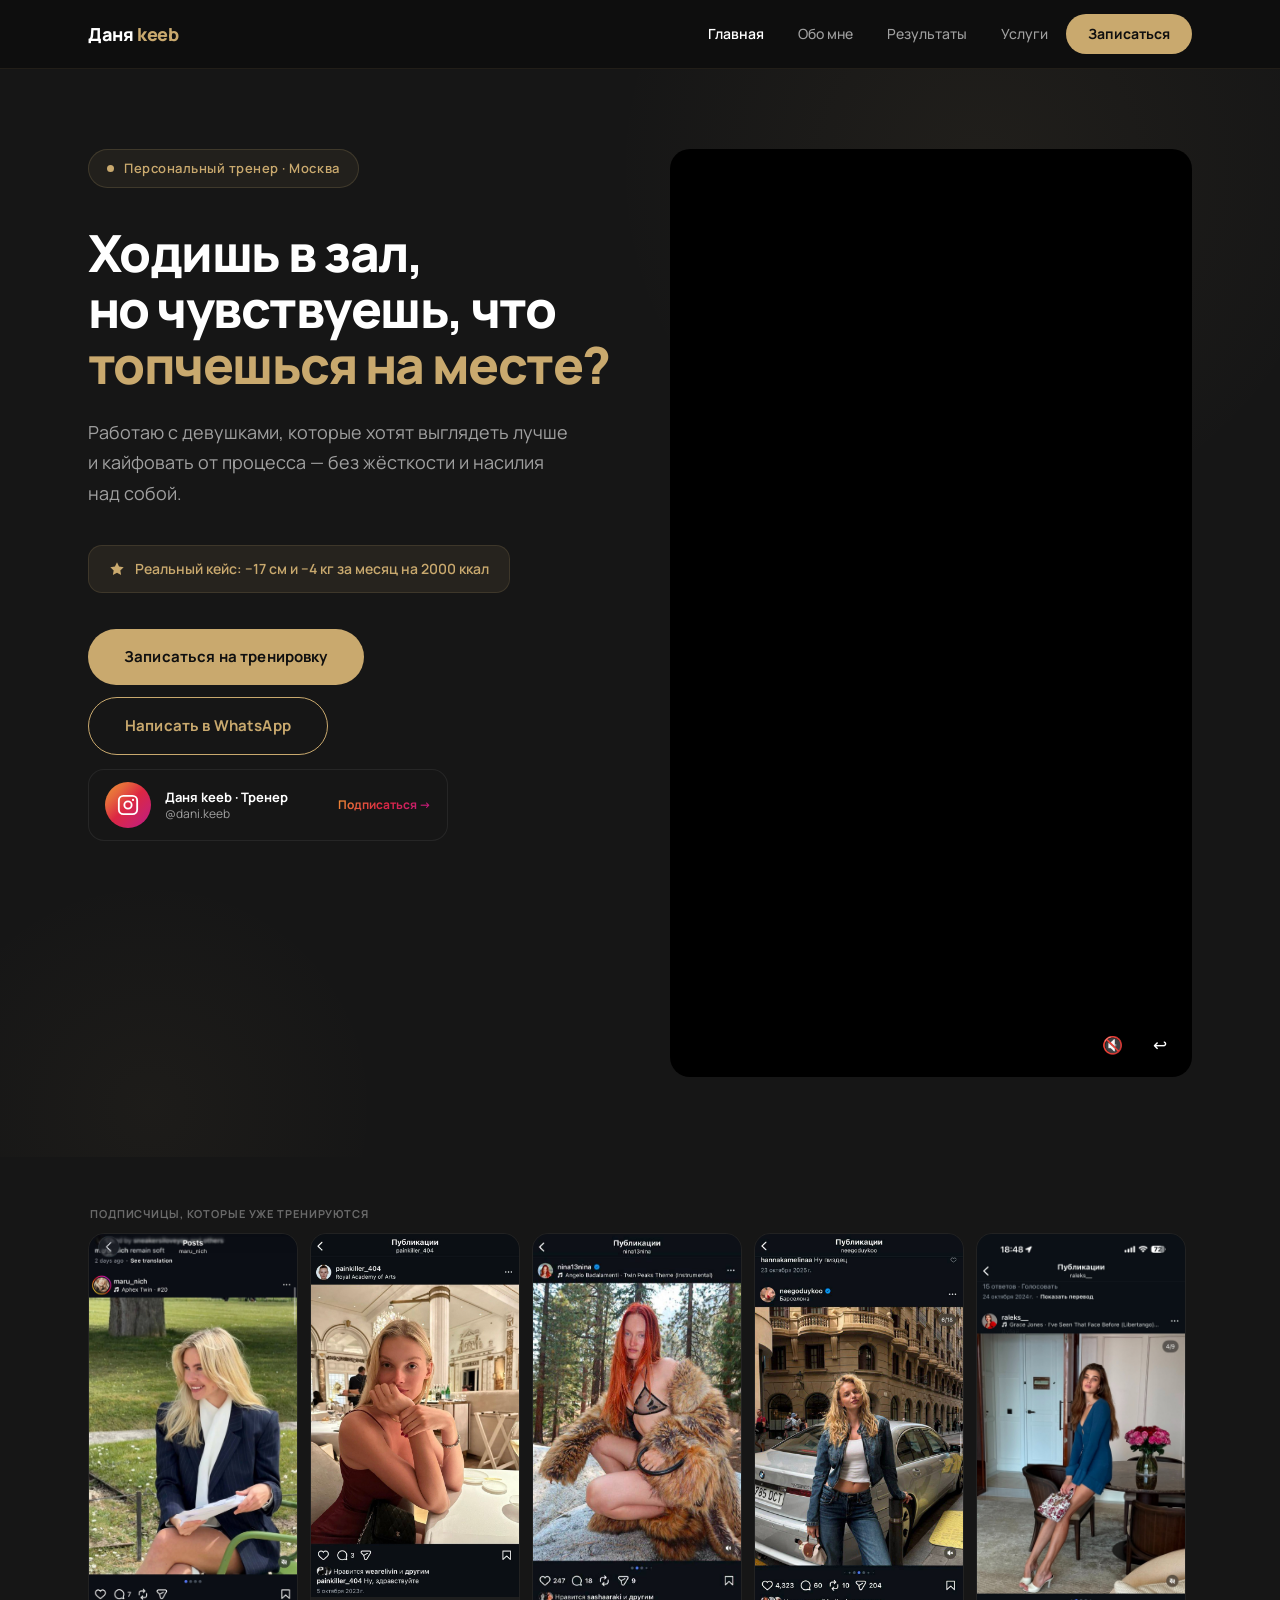
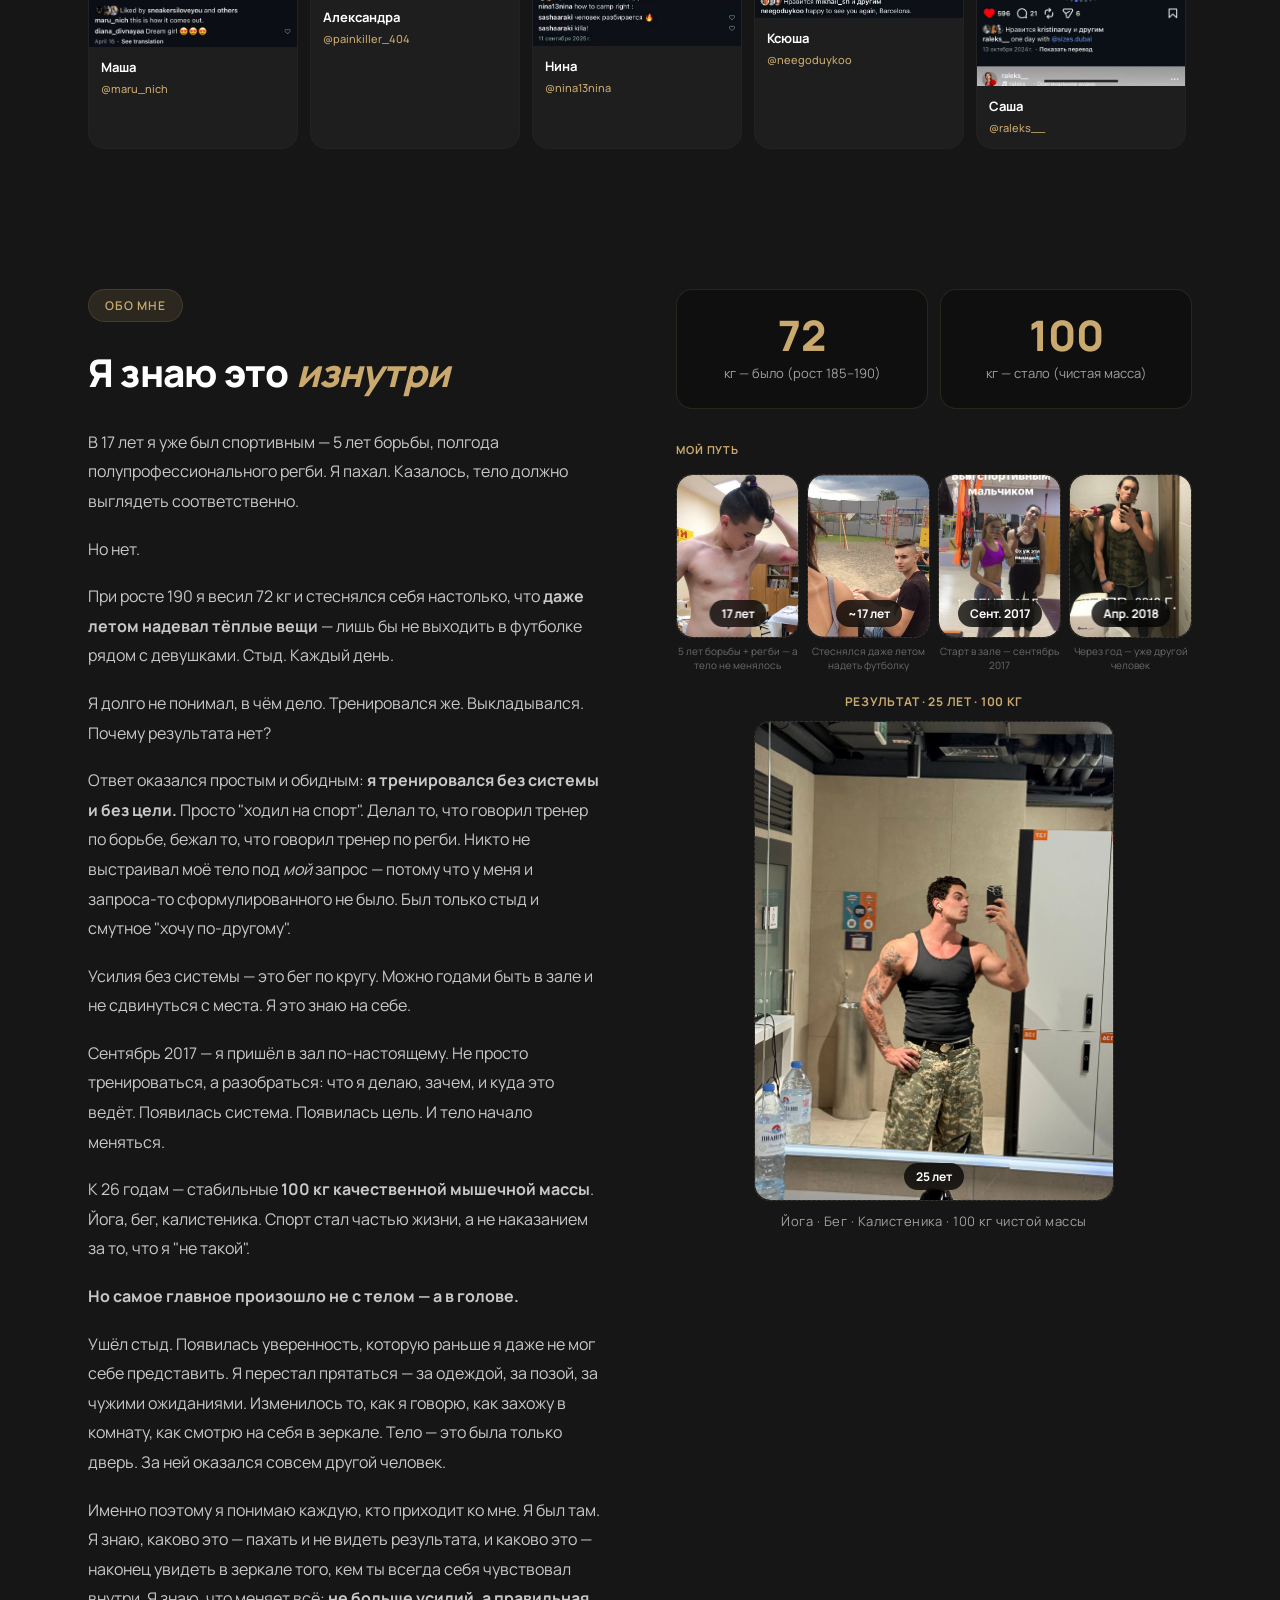
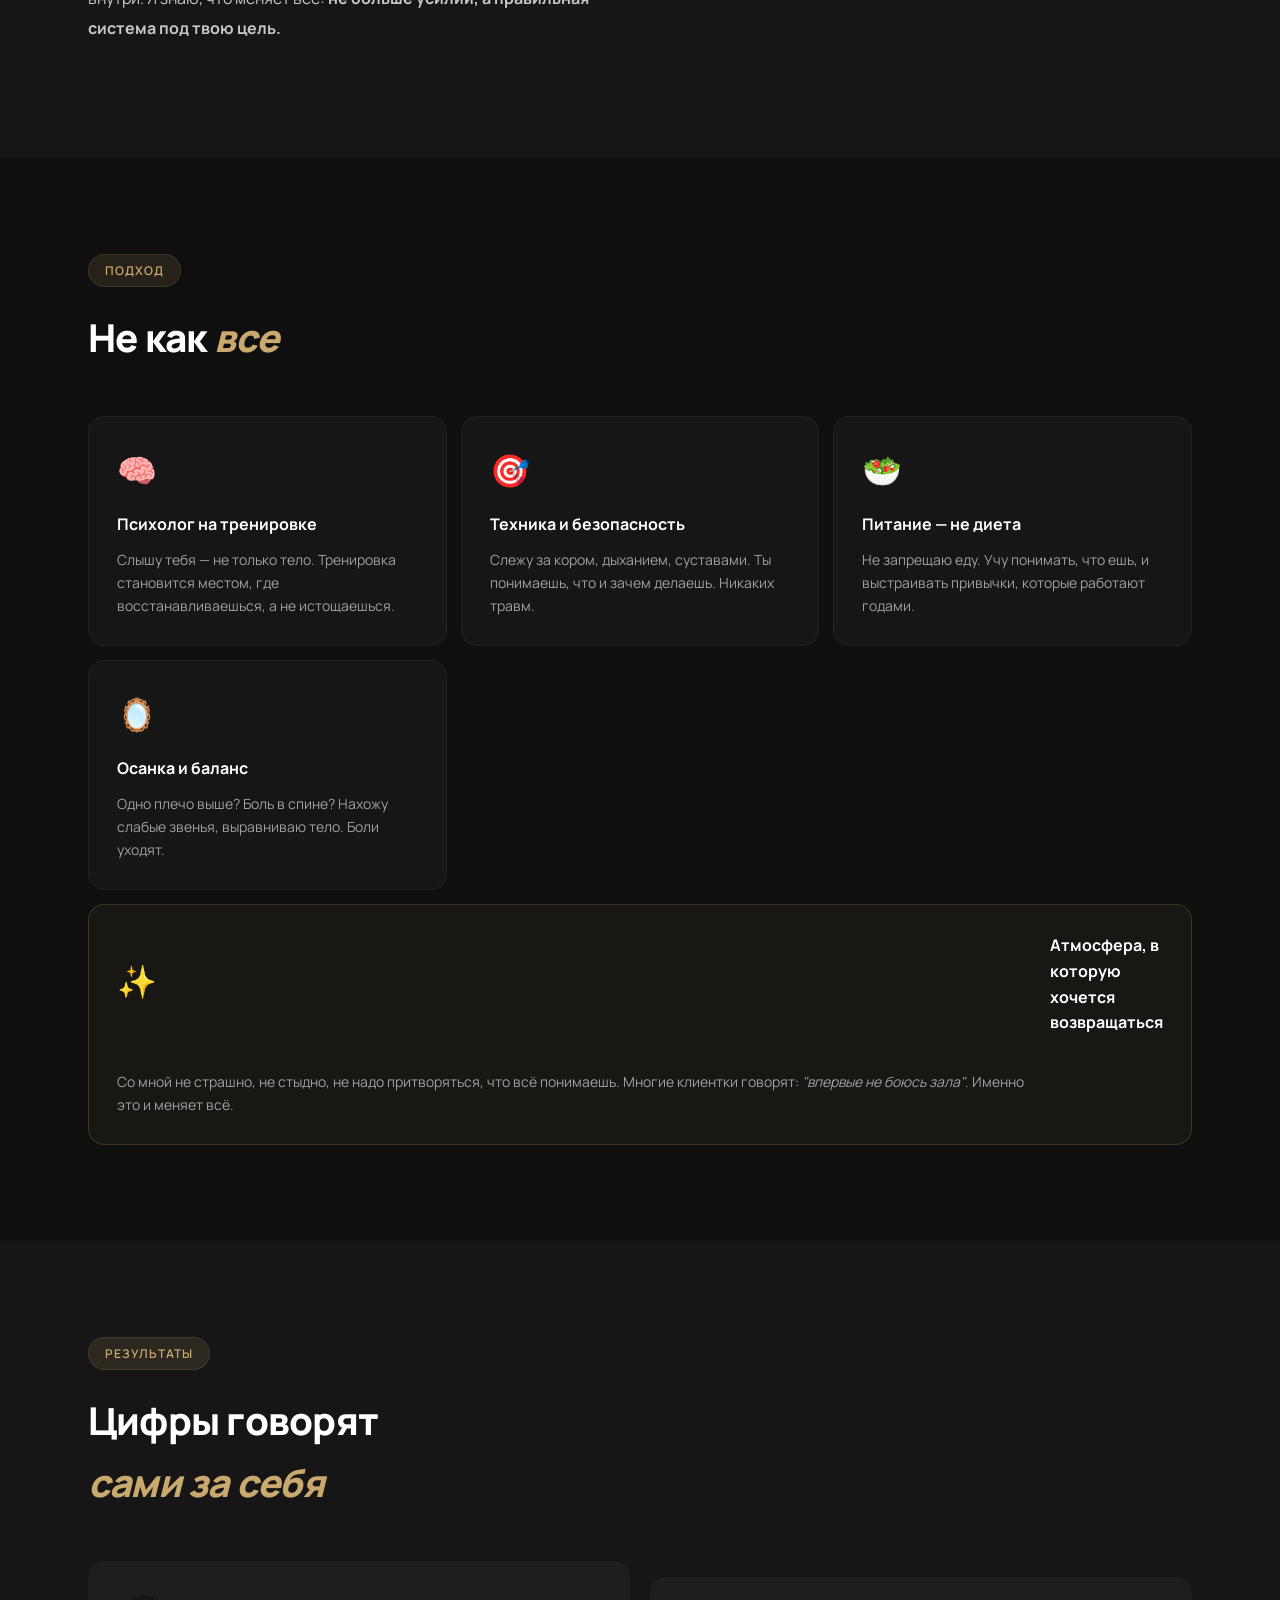
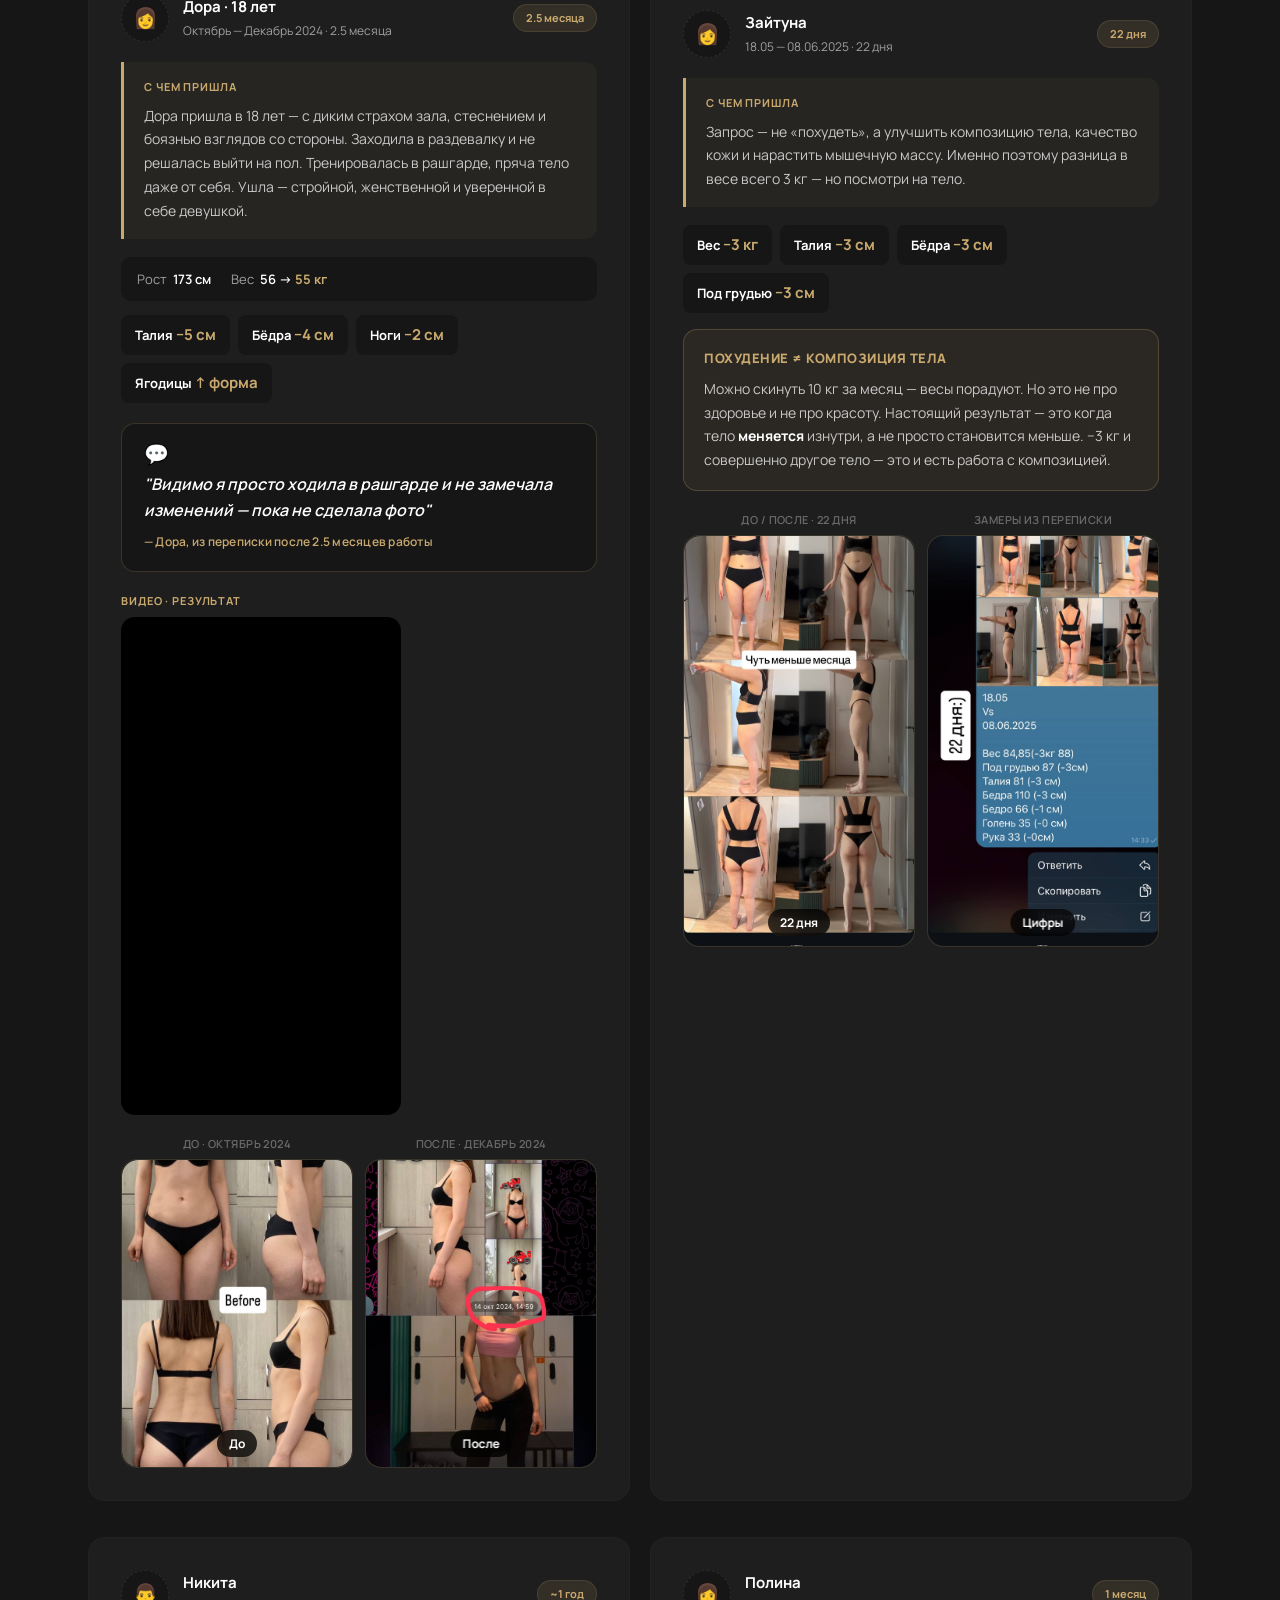
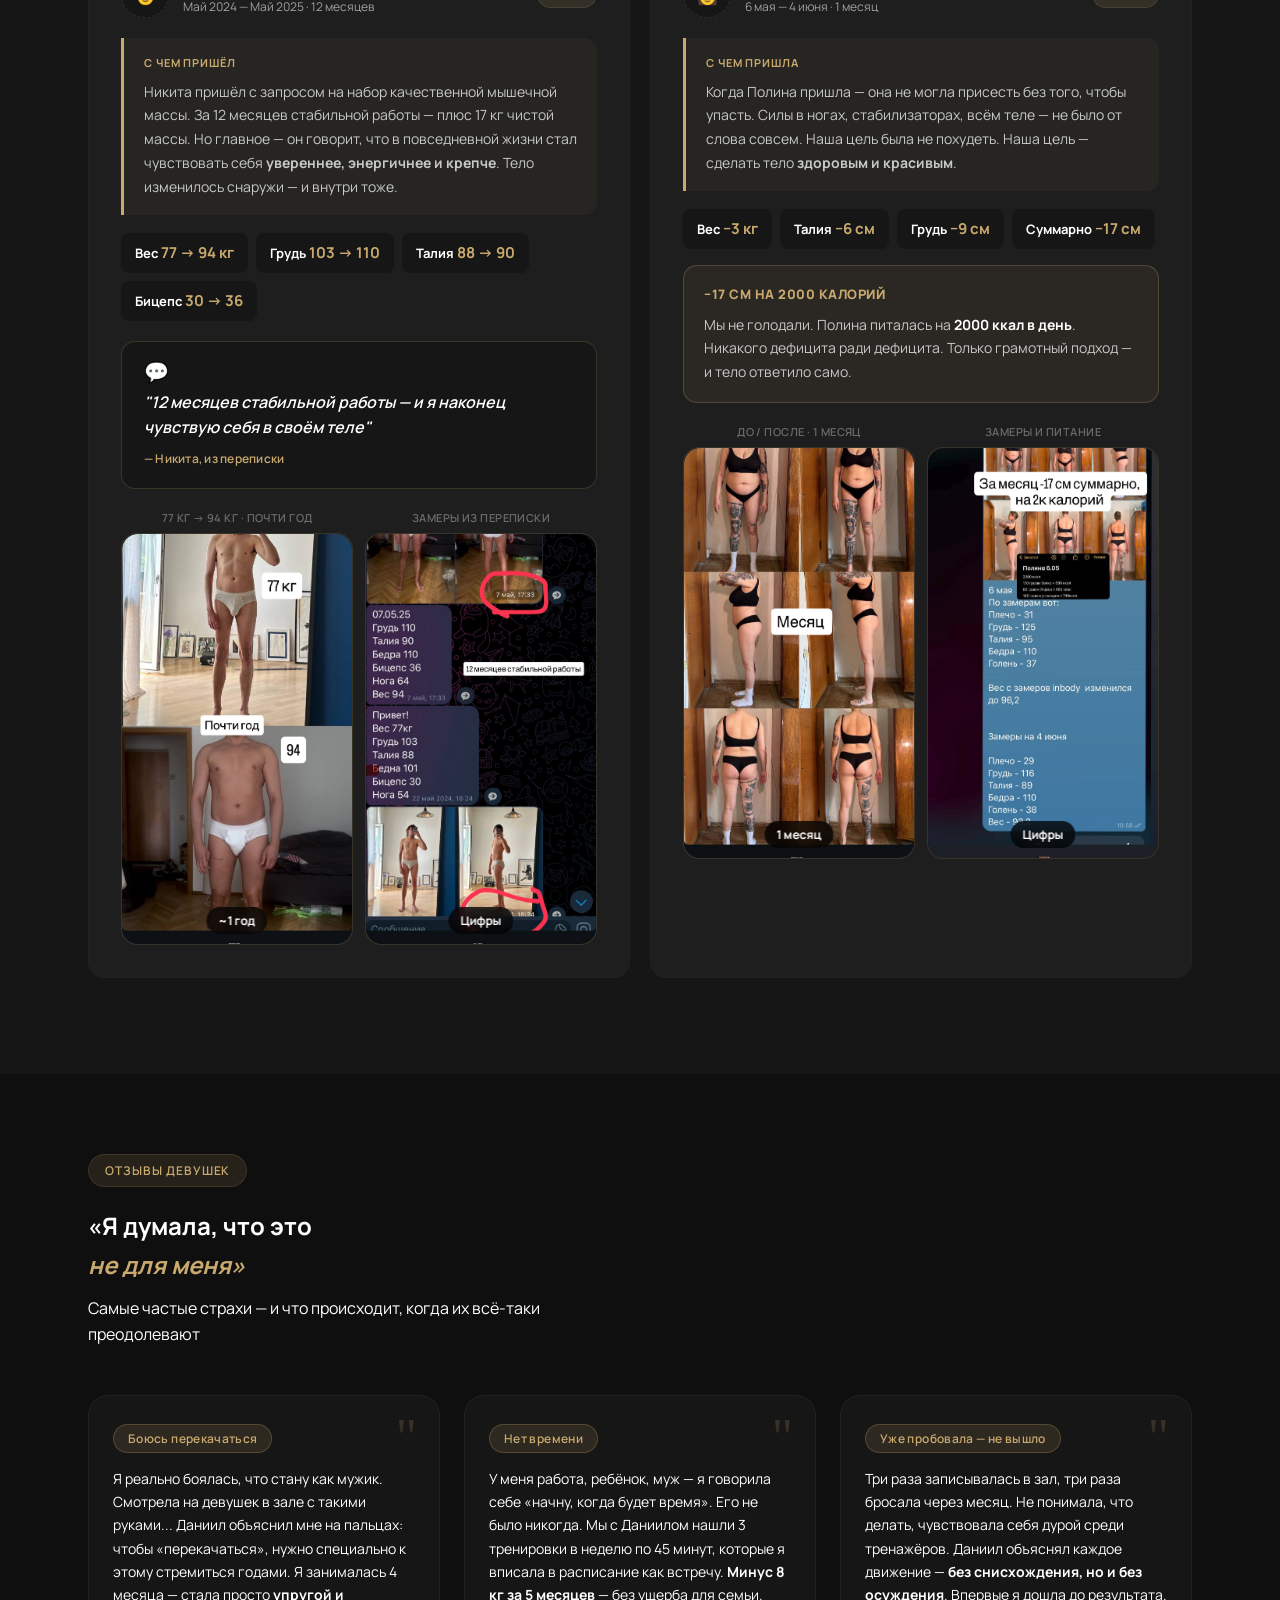
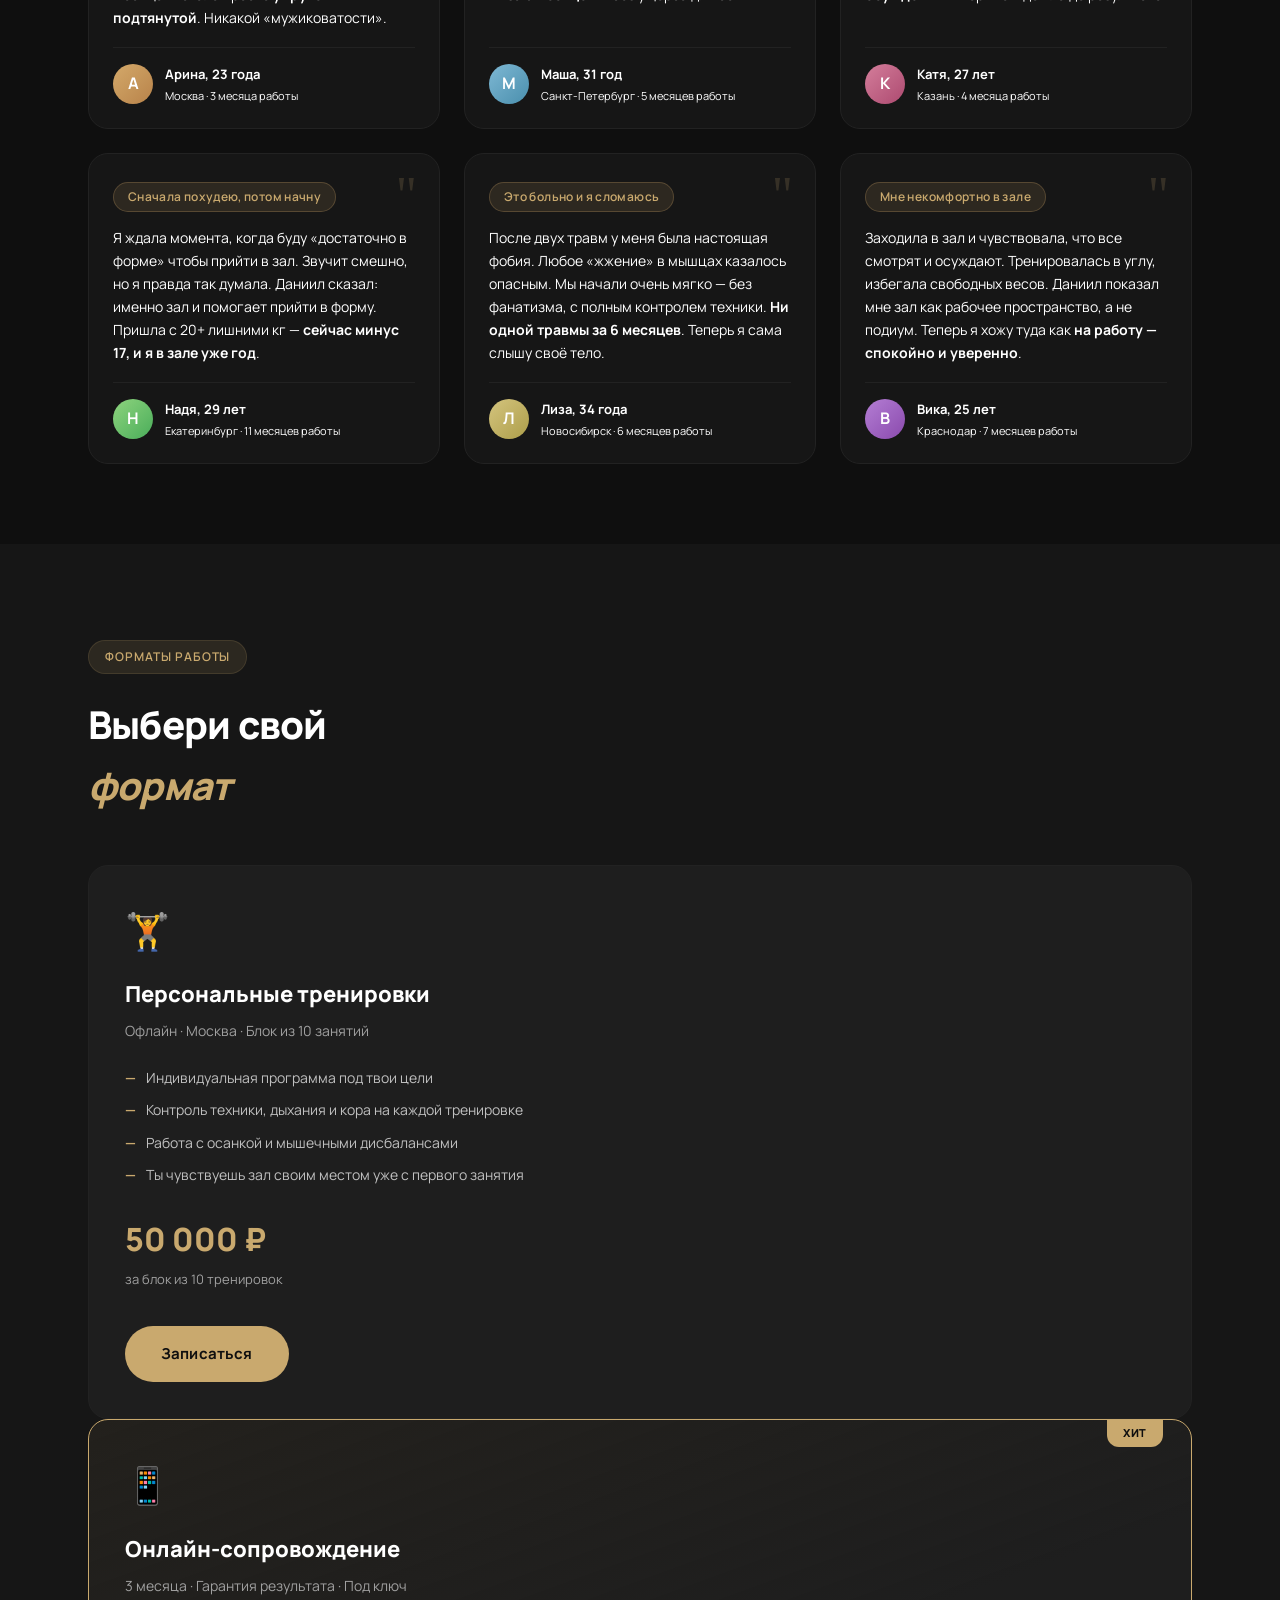
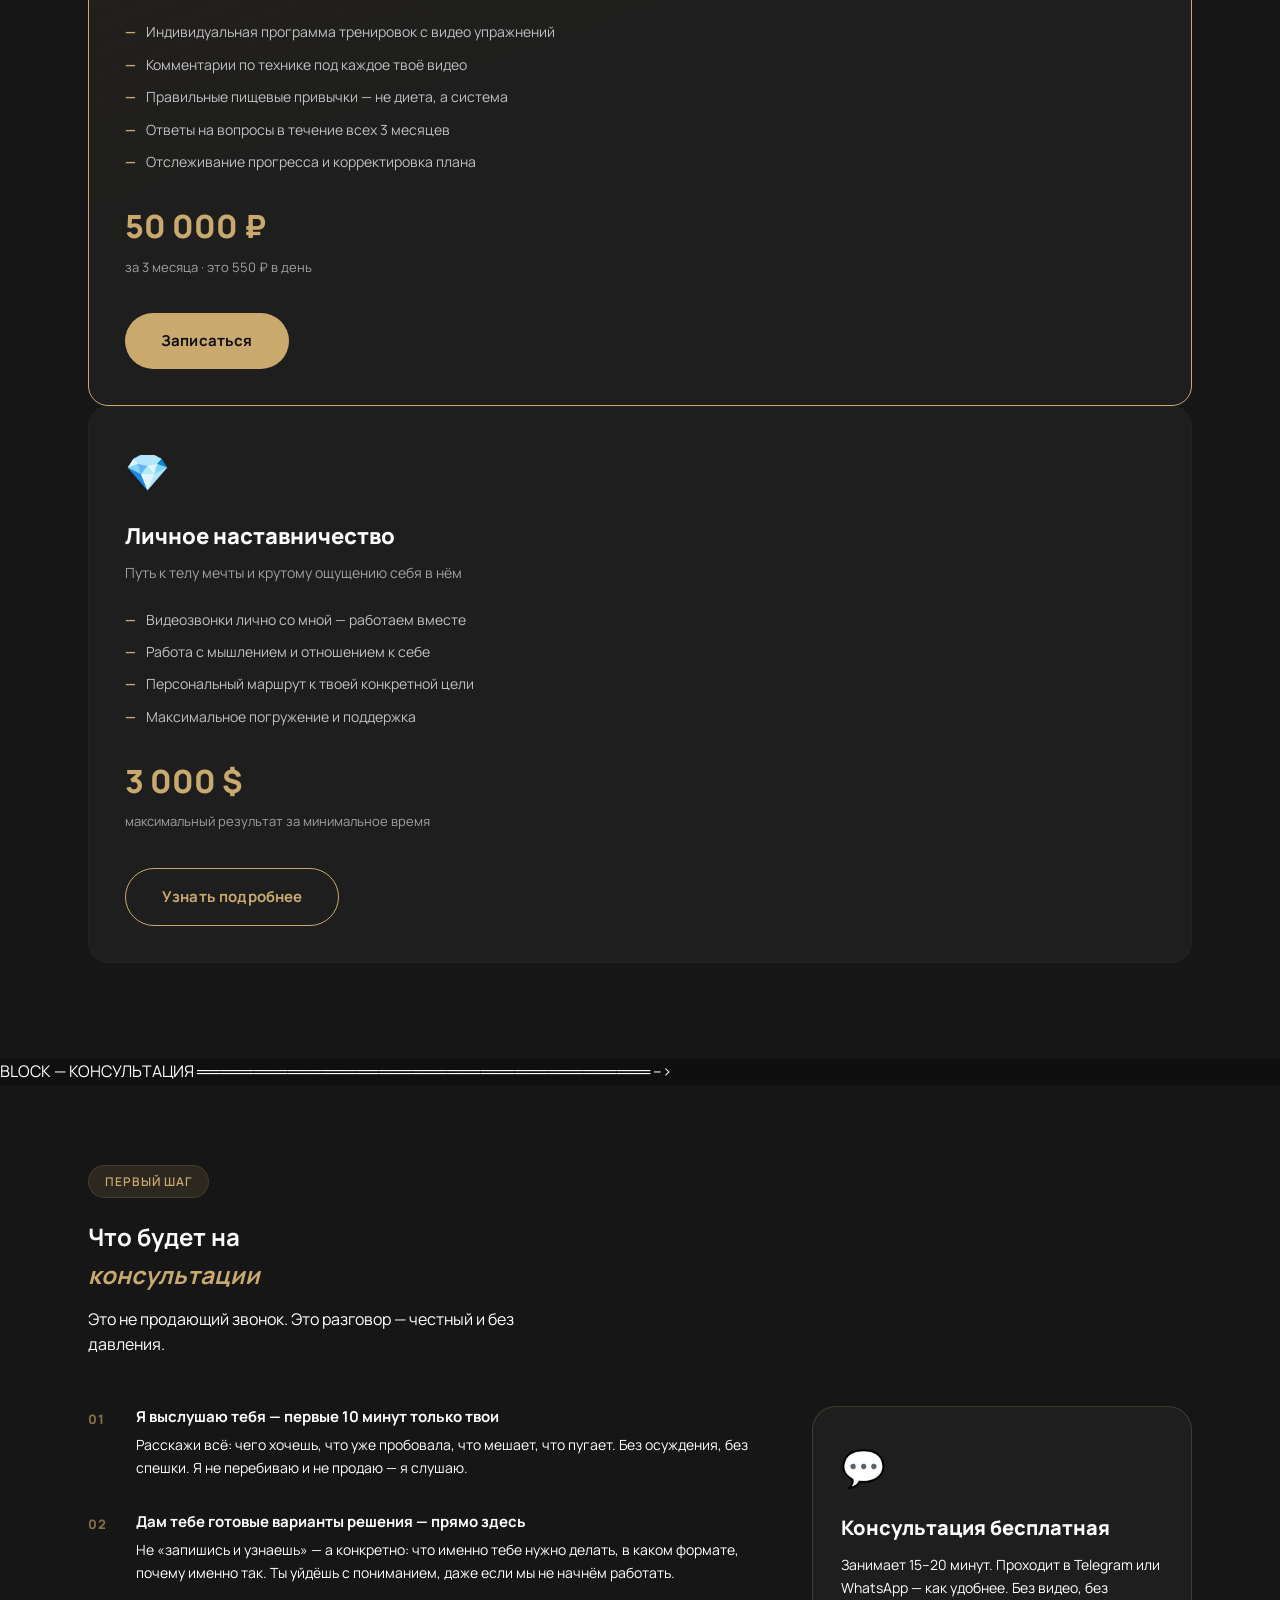
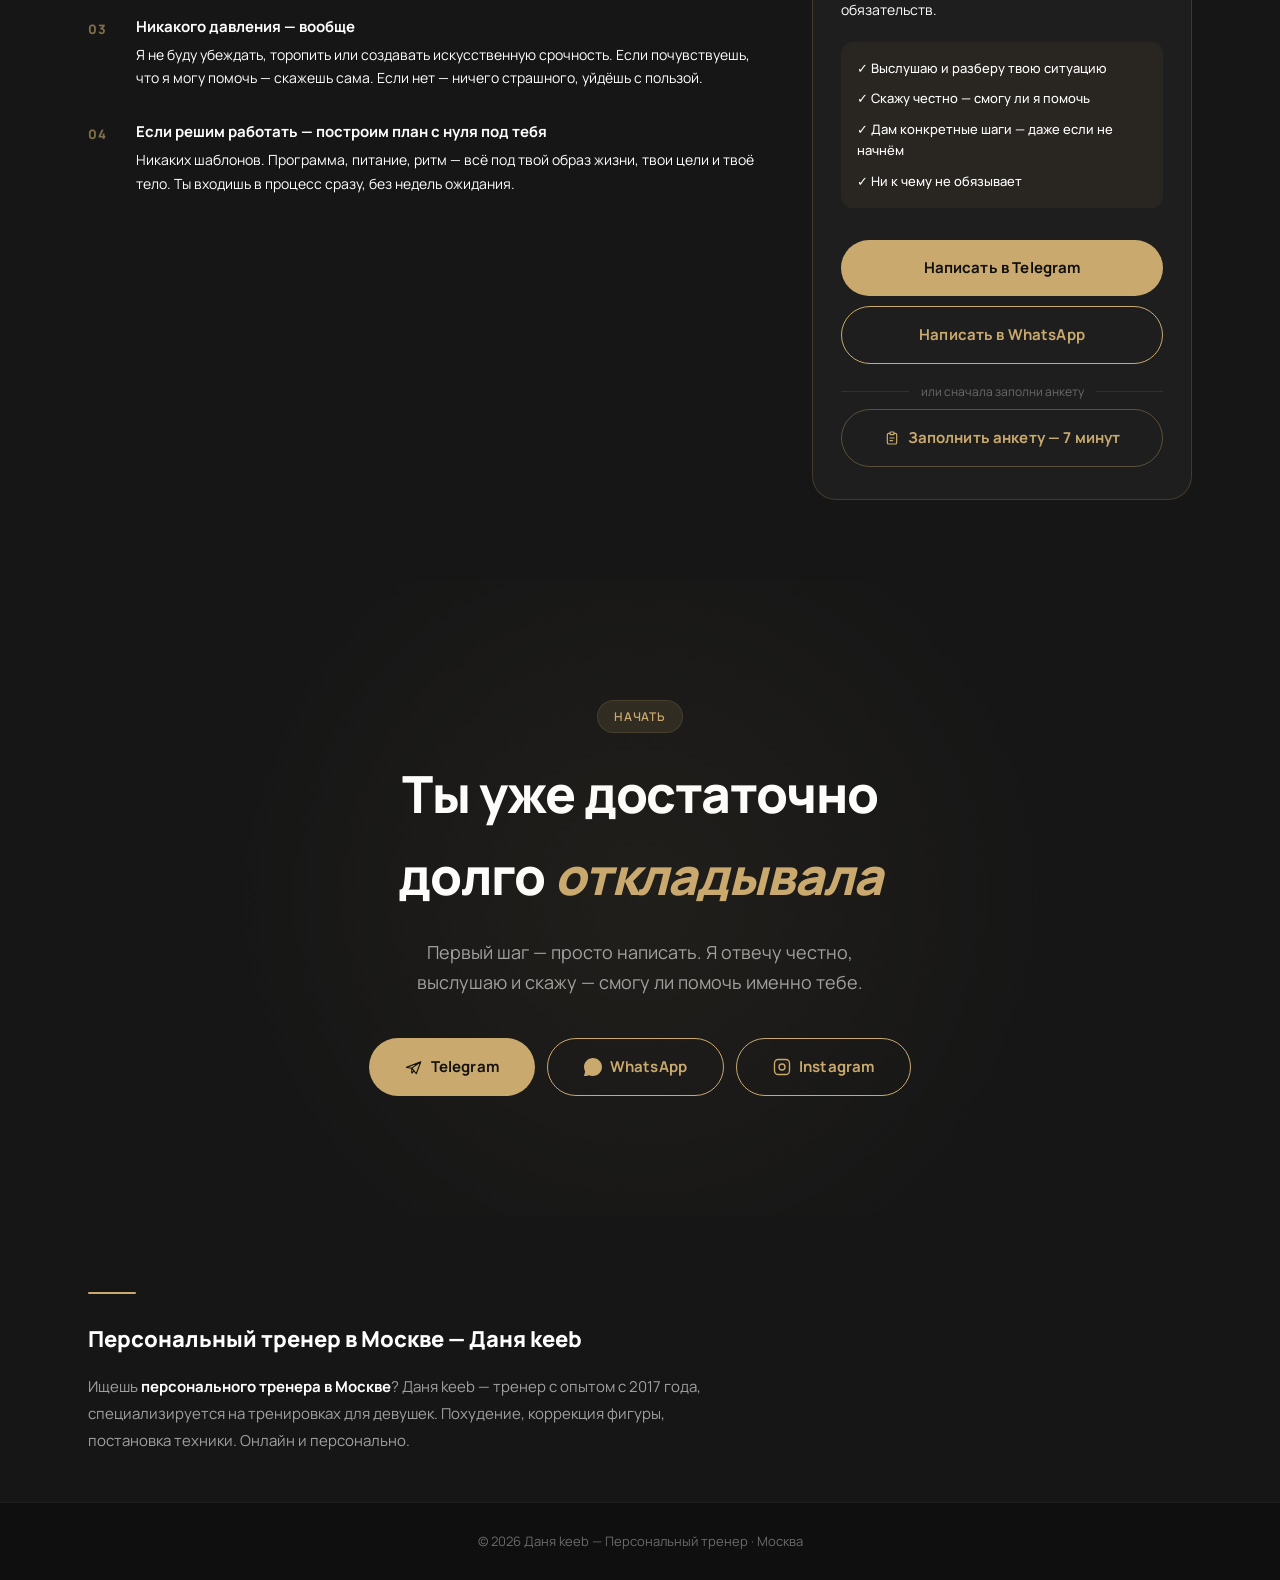
==== index.html @ 851dcb2b "Fix canonical URL, og:image, og:url — replace old domain" ====
<!DOCTYPE html>
<html lang="ru">
<head>
  <!-- Google Tag Manager -->
  <script>(function(w,d,s,l,i){w[l]=w[l]||[];w[l].push({'gtm.start':
  new Date().getTime(),event:'gtm.js'});var f=d.getElementsByTagName(s)[0],
  j=d.createElement(s),dl=l!='dataLayer'?'&l='+l:'';j.async=true;j.src=
  'https://www.googletagmanager.com/gtm.js?id='+i+dl;f.parentNode.insertBefore(j,f);
  })(window,document,'script','dataLayer','GTM-K5Q65D2F');</script>
  <!-- End Google Tag Manager -->
  <!-- Google tag (gtag.js) -->
  <script async src="https://www.googletagmanager.com/gtag/js?id=AW-18144063990"></script>
  <script>
    window.dataLayer = window.dataLayer || [];
    function gtag(){dataLayer.push(arguments);}
    gtag('js', new Date());
    gtag('config', 'AW-18144063990');
  </script>
  <meta charset="UTF-8">
  <meta name="viewport" content="width=device-width, initial-scale=1.0">

  <!-- SEO -->
  <title>Персональный тренер для девушек в Москве — Даня keeb | Тренировки и похудение</title>
  <meta name="description" content="Персональный тренер Даня keeb в Москве. Тренировки для девушек: похудение, коррекция фигуры, постановка техники. Без жёсткости. Записаться: @dani_keeb">
  <meta name="keywords" content="персональный тренер Москва, тренер по фитнесу Москва, персональный тренер для девушек Москва, тренировки для девушек Москва, фитнес тренер Москва, тренер по похудению Москва, индивидуальные тренировки Москва, персональные тренировки Москва, тренер Москва, тренер для начинающих Москва, фитнес для девушек Москва, коррекция фигуры Москва, Даня keeb тренер, dani keeb тренер Москва">
  <meta name="robots" content="index, follow">
  <link rel="canonical" href="https://keebteachyou.fit/">

  <!-- Open Graph -->
  <meta property="og:type" content="website">
  <meta property="og:locale" content="ru_RU">
  <meta property="og:title" content="Персональный тренер для девушек в Москве — Даня keeb | Тренировки и похудение">
  <meta property="og:description" content="Персональный тренер Даня keeb в Москве. Тренировки для девушек: похудение, коррекция фигуры, постановка техники. Без жёсткости. Записаться: @dani.keeb">
  <meta property="og:url" content="https://keebteachyou.fit/">
  <meta property="og:image" content="https://keebteachyou.fit/img/about_1.jpg">
  <meta property="og:image:width" content="1200">
  <meta property="og:image:height" content="630">
  <meta property="og:site_name" content="Даня keeb — Персональный тренер">

  <!-- Twitter Card -->
  <meta name="twitter:card" content="summary_large_image">
  <meta name="twitter:title" content="Персональный тренер для девушек в Москве — Даня keeb | Тренировки и похудение">
  <meta name="twitter:description" content="Персональный тренер Даня keeb в Москве. Тренировки для девушек: похудение, коррекция фигуры, постановка техники. Без жёсткости. Записаться: @dani.keeb">
  <meta name="twitter:image" content="https://keebteachyou.fit/img/about_1.jpg">

  <!-- Yandex -->
  <meta name="yandex" content="noarchive">

  <!-- Fonts & Styles -->
  <link rel="preconnect" href="https://fonts.googleapis.com">
  <link rel="preconnect" href="https://fonts.gstatic.com" crossorigin>
  <link href="https://fonts.googleapis.com/css2?family=Manrope:wght@300;400;500;600;700;800&display=swap" rel="stylesheet">
  <link rel="stylesheet" href="style.css">

  <!-- Structured Data -->
  <script type="application/ld+json">
{
  "@context": "https://schema.org",
  "@type": "Person",
  "name": "Даня keeb",
  "jobTitle": "Персональный тренер",
  "description": "Персональный тренер для девушек в Москве. Помогает выглядеть лучше и кайфовать от процесса без жёсткости.",
  "url": "https://keebteachyou.fit/",
  "sameAs": [
    "https://t.me/danikeeb",
    "https://www.instagram.com/dani.keeb"
  ],
  "address": {
    "@type": "PostalAddress",
    "addressLocality": "Москва",
    "addressCountry": "RU"
  }
}
</script>
  <script type="application/ld+json">
{
  "@context": "https://schema.org",
  "@type": "Service",
  "name": "Персональные тренировки Даня keeb",
  "provider": {"@type": "Person", "name": "Даня keeb"},
  "areaServed": "Москва",
  "description": "Персональные тренировки для девушек в Москве без жёсткости"
}
</script>
</head>
<body>
<!-- Google Tag Manager (noscript) -->
<noscript><iframe src="https://www.googletagmanager.com/ns.html?id=GTM-K5Q65D2F"
height="0" width="0" style="display:none;visibility:hidden"></iframe></noscript>
<!-- End Google Tag Manager (noscript) -->

<nav class="site-nav">
  <div class="container">
    <div class="nav-inner">
      <a href="#hero" class="nav-logo">Даня <span>keeb</span></a>
      <div class="nav-links">
        <a href="#hero" class="active">Главная</a>
        <a href="#about" >Обо мне</a>
        <a href="#results" >Результаты</a>
        <a href="#services" >Услуги</a>
        <a href="#contact" class="nav-cta ">Записаться</a>
      </div>
    </div>
  </div>
</nav>

<style>
html { scroll-behavior: smooth; overflow-x: hidden; }
body { overflow-x: hidden; }
section[id] { scroll-margin-top: 68px; }
* { box-sizing: border-box; }
img, video, iframe { max-width: 100%; }
</style>

<section class="hero" id="hero">
  <div class="container">
    <div class="hero-grid">
      <div class="hero-content">
        <div class="hero-badge">
      <div class="hero-badge-dot"></div>
      <span class="hero-badge-text">Персональный тренер · Москва</span>
    </div>

    <h1>Ходишь в зал,<br>но чувствуешь, что<br><em>топчешься на месте?</em></h1>

    <p class="hero-sub">
      Работаю с девушками, которые хотят выглядеть лучше и кайфовать от процесса — без жёсткости и насилия над собой.
    </p>

    <div class="hero-stat">
      <svg width="16" height="16" fill="none" viewBox="0 0 24 24">
        <path d="M12 2l3.09 6.26L22 9.27l-5 4.87 1.18 6.88L12 17.77l-6.18 3.25L7 14.14 2 9.27l6.91-1.01L12 2z" fill="#C9A96E"/>
      </svg>
      Реальный кейс: −17 см и −4 кг за месяц на 2000 ккал
    </div>

    <div class="btn-row">
      <a href="https://t.me/danikeeb" class="btn" target="_blank">Записаться на тренировку</a>
      <a href="https://wa.me/905369307790" class="btn btn-outline" target="_blank">Написать в WhatsApp</a>
    </div>

    <a href="https://www.instagram.com/dani.keeb?igsh=MTgxZGV3NHQwajI2&utm_source=qr"
       class="ig-preview-card" target="_blank" rel="noopener">
      <div class="ig-preview-avatar">
        <svg width="22" height="22" viewBox="0 0 24 24" fill="none" stroke="white" stroke-width="2" stroke-linecap="round" stroke-linejoin="round"><rect x="2" y="2" width="20" height="20" rx="5"/><circle cx="12" cy="12" r="4"/><circle cx="17.5" cy="6.5" r="1.2" fill="white" stroke="none"/></svg>
      </div>
      <div class="ig-preview-body">
        <div class="ig-preview-name">Даня keeb · Тренер</div>
        <div class="ig-preview-handle">@dani.keeb</div>
      </div>
      <div class="ig-preview-follow">Подписаться →</div>
    </a>

      </div><!-- /hero-content -->
            <div class="hero-visual">

        <!-- Вертикальное видео (YouTube) -->
        <div class="hero-video-frame">
          <iframe
            id="ytPlayer"
            class="hero-video-el"
            src="https://www.youtube.com/embed/vghcAdvrKDI?autoplay=1&mute=1&loop=1&playlist=vghcAdvrKDI&controls=0&playsinline=1&rel=0&modestbranding=1&enablejsapi=1"
            frameborder="0"
            allow="autoplay; encrypted-media"
            allowfullscreen
          ></iframe>
          <!-- Оверлей для кликов -->
          <div class="video-overlay" id="videoOverlay"></div>
          <!-- Центральная кнопка паузы -->
          <div class="video-center-btn" id="videoCenterBtn">
            <svg id="playIcon" width="28" height="28" viewBox="0 0 24 24" fill="white"><path d="M8 5v14l11-7z"/></svg>
            <svg id="pauseIcon" width="28" height="28" viewBox="0 0 24 24" fill="white" style="display:none"><path d="M6 19h4V5H6v14zm8-14v14h4V5h-4z"/></svg>
          </div>
          <!-- Нижняя панель -->
          <div class="video-controls-bar">
            <button class="video-ctrl-btn" id="unmuteBtn" title="Звук">🔇</button>
            <button class="video-ctrl-btn" id="restartBtn" title="Сначала">↩</button>
          </div>
        </div>

        <!-- Слайдшоу клиенток — PLACEHOLDER, перемещено ниже -->
        <div class="hero-clients-wrap" style="display:none">
          <div class="hero-clients-slider">
            <div class="clients-track" id="clientsTrack">

              <a href="https://www.instagram.com/maru_nich" class="client-card" target="_blank" rel="noopener">
                <img src="girls/girl_1.jpg" alt="Маша @maru_nich" class="client-img">
                <div class="client-info">
                  <div class="client-name">Маша</div>
                  <div class="client-ig">@maru_nich</div>
                </div>
              </a>

              <a href="https://www.instagram.com/painkiller_404" class="client-card" target="_blank" rel="noopener">
                <img src="girls/girl_2.jpg" alt="Александра @painkiller_404" class="client-img">
                <div class="client-info">
                  <div class="client-name">Александра</div>
                  <div class="client-ig">@painkiller_404</div>
                </div>
              </a>

              <a href="https://www.instagram.com/nina13nina" class="client-card" target="_blank" rel="noopener">
                <img src="girls/girl_3.jpg" alt="Нина @nina13nina" class="client-img">
                <div class="client-info">
                  <div class="client-name">Нина</div>
                  <div class="client-ig">@nina13nina</div>
                </div>
              </a>

              <a href="https://www.instagram.com/neegoduykoo" class="client-card" target="_blank" rel="noopener">
                <img src="girls/girl_4.jpg" alt="Ксюша @neegoduykoo" class="client-img">
                <div class="client-info">
                  <div class="client-name">Ксюша</div>
                  <div class="client-ig">@neegoduykoo</div>
                </div>
              </a>

              <a href="https://www.instagram.com/raleks__" class="client-card" target="_blank" rel="noopener">
                <img src="girls/girl_5.jpg" alt="Саша @raleks__" class="client-img">
                <div class="client-info">
                  <div class="client-name">Саша</div>
                  <div class="client-ig">@raleks__</div>
                </div>
              </a>

              <a href="https://www.instagram.com/numashaaaa" class="client-card" target="_blank" rel="noopener">
                <img src="girls/girl_6.jpg" alt="Мария @numashaaaa" class="client-img">
                <div class="client-info">
                  <div class="client-name">Мария</div>
                  <div class="client-ig">@numashaaaa</div>
                </div>
              </a>

              <a href="https://www.instagram.com/natashhine" class="client-card" target="_blank" rel="noopener">
                <img src="girls/girl_7.jpg" alt="Наташа @natashhine" class="client-img">
                <div class="client-info">
                  <div class="client-name">Наташа</div>
                  <div class="client-ig">@natashhine</div>
                </div>
              </a>

              <a href="https://www.instagram.com/polonaamy" class="client-card" target="_blank" rel="noopener">
                <img src="girls/girl_8.jpg" alt="Лера @polonaamy" class="client-img">
                <div class="client-info">
                  <div class="client-name">Лера</div>
                  <div class="client-ig">@polonaamy</div>
                </div>
              </a>

              <a href="https://www.instagram.com/marylalotta" class="client-card" target="_blank" rel="noopener">
                <img src="girls/girl_9.jpg" alt="Маша @marylalotta" class="client-img">
                <div class="client-info">
                  <div class="client-name">Маша</div>
                  <div class="client-ig">@marylalotta</div>
                </div>
              </a>

              <a href="https://www.instagram.com/diana.sajin" class="client-card" target="_blank" rel="noopener">
                <img src="girls/girl_10.jpg" alt="Диана @diana.sajin" class="client-img">
                <div class="client-info">
                  <div class="client-name">Диана</div>
                  <div class="client-ig">@diana.sajin</div>
                </div>
              </a>


            </div>
          </div>
        </div>

      </div><!-- /hero-visual -->
    </div><!-- /hero-grid -->
  </div>
</section>

<!-- Слайдшоу клиенток -->
<section style="background:var(--bg2); padding: 32px 0 40px;">
  <div class="container">
    <div class="hero-clients-wrap">
      <div class="hero-clients-label">
        <span>Подписчицы, которые уже тренируются</span>
      </div>
      <div class="hero-clients-slider">
        <div class="clients-track">
          <a href="https://www.instagram.com/maru_nich" class="client-card" target="_blank" rel="noopener">
            <img src="girls/girl_1.jpg" alt="Маша @maru_nich" class="client-img">
            <div class="client-info"><div class="client-name">Маша</div><div class="client-ig">@maru_nich</div></div>
          </a>
          <a href="https://www.instagram.com/painkiller_404" class="client-card" target="_blank" rel="noopener">
            <img src="girls/girl_2.jpg" alt="Александра @painkiller_404" class="client-img">
            <div class="client-info"><div class="client-name">Александра</div><div class="client-ig">@painkiller_404</div></div>
          </a>
          <a href="https://www.instagram.com/nina13nina" class="client-card" target="_blank" rel="noopener">
            <img src="girls/girl_3.jpg" alt="Нина @nina13nina" class="client-img">
            <div class="client-info"><div class="client-name">Нина</div><div class="client-ig">@nina13nina</div></div>
          </a>
          <a href="https://www.instagram.com/neegoduykoo" class="client-card" target="_blank" rel="noopener">
            <img src="girls/girl_4.jpg" alt="Ксюша @neegoduykoo" class="client-img">
            <div class="client-info"><div class="client-name">Ксюша</div><div class="client-ig">@neegoduykoo</div></div>
          </a>
          <a href="https://www.instagram.com/raleks__" class="client-card" target="_blank" rel="noopener">
            <img src="girls/girl_5.jpg" alt="Саша @raleks__" class="client-img">
            <div class="client-info"><div class="client-name">Саша</div><div class="client-ig">@raleks__</div></div>
          </a>
          <a href="https://www.instagram.com/numashaaaa" class="client-card" target="_blank" rel="noopener">
            <img src="girls/girl_6.jpg" alt="Мария @numashaaaa" class="client-img">
            <div class="client-info"><div class="client-name">Мария</div><div class="client-ig">@numashaaaa</div></div>
          </a>
          <a href="https://www.instagram.com/natashhine" class="client-card" target="_blank" rel="noopener">
            <img src="girls/girl_7.jpg" alt="Наташа @natashhine" class="client-img">
            <div class="client-info"><div class="client-name">Наташа</div><div class="client-ig">@natashhine</div></div>
          </a>
          <a href="https://www.instagram.com/polonaamy" class="client-card" target="_blank" rel="noopener">
            <img src="girls/girl_8.jpg" alt="Лера @polonaamy" class="client-img">
            <div class="client-info"><div class="client-name">Лера</div><div class="client-ig">@polonaamy</div></div>
          </a>
          <a href="https://www.instagram.com/marylalotta" class="client-card" target="_blank" rel="noopener">
            <img src="girls/girl_9.jpg" alt="Маша @marylalotta" class="client-img">
            <div class="client-info"><div class="client-name">Маша</div><div class="client-ig">@marylalotta</div></div>
          </a>
          <a href="https://www.instagram.com/diana.sajin" class="client-card" target="_blank" rel="noopener">
            <img src="girls/girl_10.jpg" alt="Диана @diana.sajin" class="client-img">
            <div class="client-info"><div class="client-name">Диана</div><div class="client-ig">@diana.sajin</div></div>
          </a>
        </div>
      </div>
    </div>
  </div>
</section>

<section class="story" id="about">
  <div class="container">
    <div class="story-layout">
      <div class="story-col-left">
    <div class="tag">Обо мне</div>
    <h2>Я знаю это <em class="gold">изнутри</em></h2>


    <div class="story-body">
      <p>В 17 лет я уже был спортивным — 5 лет борьбы, полгода полупрофессионального регби. Я пахал. Казалось, тело должно выглядеть соответственно.</p>
      <p>Но нет.</p>
      <p>При росте 190 я весил 72 кг и стеснялся себя настолько, что <strong>даже летом надевал тёплые вещи</strong> — лишь бы не выходить в футболке рядом с девушками. Стыд. Каждый день.</p>
      <p>Я долго не понимал, в чём дело. Тренировался же. Выкладывался. Почему результата нет?</p>
      <p>Ответ оказался простым и обидным: <strong>я тренировался без системы и без цели.</strong> Просто "ходил на спорт". Делал то, что говорил тренер по борьбе, бежал то, что говорил тренер по регби. Никто не выстраивал моё тело под <em>мой</em> запрос — потому что у меня и запроса-то сформулированного не было. Был только стыд и смутное "хочу по-другому".</p>
      <p>Усилия без системы — это бег по кругу. Можно годами быть в зале и не сдвинуться с места. Я это знаю на себе.</p>
      <p>Сентябрь 2017 — я пришёл в зал по-настоящему. Не просто тренироваться, а разобраться: что я делаю, зачем, и куда это ведёт. Появилась система. Появилась цель. И тело начало меняться.</p>
      <p>К 26 годам — стабильные <strong>100 кг качественной мышечной массы</strong>. Йога, бег, калистеника. Спорт стал частью жизни, а не наказанием за то, что я "не такой".</p>
      <p><strong>Но самое главное произошло не с телом — а в голове.</strong></p>
      <p>Ушёл стыд. Появилась уверенность, которую раньше я даже не мог себе представить. Я перестал прятаться — за одеждой, за позой, за чужими ожиданиями. Изменилось то, как я говорю, как захожу в комнату, как смотрю на себя в зеркале. Тело — это была только дверь. За ней оказался совсем другой человек.</p>
      <p>Именно поэтому я понимаю каждую, кто приходит ко мне. Я был там. Я знаю, каково это — пахать и не видеть результата, и каково это — наконец увидеть в зеркале того, кем ты всегда себя чувствовал внутри. Я знаю, что меняет всё: <strong>не больше усилий, а правильная система под твою цель.</strong></p>
    </div><!-- /story-body -->
      </div><!-- /story-col-left -->
      <div class="story-col-right">
    <div class="story-stat-row">
      <div class="story-stat-card">
        <div class="num">72</div>
        <div class="lbl">кг — было (рост 185–190)</div>
      </div>
      <div class="story-stat-card">
        <div class="num">100</div>
        <div class="lbl">кг — стало (чистая масса)</div>
      </div>
    </div>    <!-- Галерея фото тренера -->
    <div class="trainer-gallery">
      <div class="trainer-gallery-label">Мой путь</div>
      <div class="trainer-gallery-grid">
        <div class="trainer-photo-wrap">
          <div class="photo-box" style="aspect-ratio:3/4">
            <img src="img/about_1.jpg" alt="17 лет — борьба и регби" />
            <div class="photo-label">17 лет</div>
          </div>
          <div class="trainer-photo-caption">5 лет борьбы + регби — а тело не менялось</div>
        </div>
        <div class="trainer-photo-wrap">
          <div class="photo-box" style="aspect-ratio:3/4">
            <img src="img/about_2.jpg" alt="16-17 лет" />
            <div class="photo-label">~17 лет</div>
          </div>
          <div class="trainer-photo-caption">Стеснялся даже летом надеть футболку</div>
        </div>
        <div class="trainer-photo-wrap">
          <div class="photo-box" style="aspect-ratio:3/4">
            <img src="img/about_3.jpg" alt="Сентябрь 2017 — старт" />
            <div class="photo-label">Сент. 2017</div>
          </div>
          <div class="trainer-photo-caption">Старт в зале — сентябрь 2017</div>
        </div>
        <div class="trainer-photo-wrap">
          <div class="photo-box" style="aspect-ratio:3/4">
            <img src="img/about_4.jpg" alt="Апрель 2018" />
            <div class="photo-label">Апр. 2018</div>
          </div>
          <div class="trainer-photo-caption">Через год — уже другой человек</div>
        </div>
      </div>

      <!-- Фото после -->
      <div class="trainer-after-wrap">
        <div class="trainer-after-label">Результат · 25 лет · 100 кг</div>
        <div class="photo-box trainer-after-photo">
          <img src="img/about_5.jpg" alt="25 лет — 100 кг" />
          <div class="photo-label">25 лет</div>
        </div>
        <div class="trainer-after-text">Йога · Бег · Калистеника · 100 кг чистой массы</div>
      </div>

    </div>
      </div><!-- /story-col-right -->
    </div><!-- /story-layout -->
  </div>
</section>
<section class="approach">
  <div class="container">
    <div class="tag">Подход</div>
    <h2>Не как <em class="gold">все</em></h2>

    <div class="approach-grid">
      <div class="approach-card">
        <div class="icon">🧠</div>
        <h3>Психолог на тренировке</h3>
        <p>Слышу тебя — не только тело. Тренировка становится местом, где восстанавливаешься, а не истощаешься.</p>
      </div>
      <div class="approach-card">
        <div class="icon">🎯</div>
        <h3>Техника и безопасность</h3>
        <p>Слежу за кором, дыханием, суставами. Ты понимаешь, что и зачем делаешь. Никаких травм.</p>
      </div>
      <div class="approach-card">
        <div class="icon">🥗</div>
        <h3>Питание — не диета</h3>
        <p>Не запрещаю еду. Учу понимать, что ешь, и выстраивать привычки, которые работают годами.</p>
      </div>
      <div class="approach-card">
        <div class="icon">🪞</div>
        <h3>Осанка и баланс</h3>
        <p>Одно плечо выше? Боль в спине? Нахожу слабые звенья, выравниваю тело. Боли уходят.</p>
      </div>
      <div class="approach-card full">
        <div class="icon">✨</div>
        <h3>Атмосфера, в которую хочется возвращаться</h3>
        <p>Со мной не страшно, не стыдно, не надо притворяться, что всё понимаешь. Многие клиентки говорят: <em>"впервые не боюсь зала"</em>. Именно это и меняет всё.</p>
      </div>
    </div>
  </div>
</section>

<section class="cases" id="results">
  <div class="container">
    <div class="tag">Результаты</div>
    <h2>Цифры говорят<br><em class="gold">сами за себя</em></h2>

    <div class="cases-grid">
    <!-- Case 1 — Дора -->
    <div class="case-card">
      <div class="case-header">
        <div class="case-avatar">👩</div>
        <div class="case-meta">
          <div class="case-name">Дора · 18 лет</div>
          <div class="case-period">Октябрь — Декабрь 2024 · 2.5 месяца</div>
        </div>
        <div class="case-badge">2.5 месяца</div>
      </div>

      <div class="case-request">
        <div class="case-request-label">С чем пришла</div>
        <p>Дора пришла в 18 лет — с диким страхом зала, стеснением и боязнью взглядов со стороны. Заходила в раздевалку и не решалась выйти на пол. Тренировалась в рашгарде, пряча тело даже от себя. Ушла — стройной, женственной и уверенной в себе девушкой.</p>
      </div>

      <div class="case-params">
        <div class="case-param-row">
          <span class="param-label">Рост</span>
          <span class="param-val">173 см</span>
        </div>
        <div class="case-param-row">
          <span class="param-label">Вес</span>
          <span class="param-val">56 → <strong>55 кг</strong></span>
        </div>
      </div>

      <div class="case-stats">
        <div class="case-stat">Талия <span>−5 см</span></div>
        <div class="case-stat">Бёдра <span>−4 см</span></div>
        <div class="case-stat">Ноги <span>−2 см</span></div>
        <div class="case-stat">Ягодицы <span>↑ форма</span></div>
      </div>

      <div class="rashgard-quote">
        <div class="rashgard-quote-icon">💬</div>
        <div class="rashgard-quote-text">
          "Видимо я просто ходила в рашгарде и не замечала изменений — пока не сделала фото"
        </div>
        <div class="rashgard-quote-author">— Дора, из переписки после 2.5 месяцев работы</div>
      </div>

      <!-- Видео Доры -->
      <div class="case-video-wrap">
        <div class="case-video-label">Видео · результат</div>
        <div class="case-yt-wrap">
          <iframe
            class="case-yt-frame"
            src="https://www.youtube.com/embed/C05e41mZkPc?autoplay=1&mute=1&loop=1&playlist=C05e41mZkPc&controls=0&playsinline=1&rel=0&modestbranding=1&showinfo=0&iv_load_policy=3&disablekb=1"
            frameborder="0"
            allow="encrypted-media"
            allowfullscreen
          ></iframe>
        </div>
      </div>
      

      <!-- Фото до/после -->
      <div class="case-photos-wrap">
        <div class="case-photo-block">
          <div class="photo-label-top">До · Октябрь 2024</div>
          <div class="photo-box case-photo-real" style="aspect-ratio:3/4">
            <img src="img/results_1.jpg" alt="До" />
            <div class="photo-label">До</div>
          </div>
        </div>
        <div class="case-photo-block">
          <div class="photo-label-top">После · Декабрь 2024</div>
          <div class="photo-box case-photo-real" style="aspect-ratio:3/4">
            <img src="img/results_2.jpg" alt="После" />
            <div class="photo-label">После</div>
          </div>
        </div>
      </div>

    </div>

    <!-- Case 2 — Зайтуна -->
    <div class="case-card" style="margin-top:16px">
      <div class="case-header">
        <div class="case-avatar">👩</div>
        <div class="case-meta">
          <div class="case-name">Зайтуна</div>
          <div class="case-period">18.05 — 08.06.2025 · 22 дня</div>
        </div>
        <div class="case-badge">22 дня</div>
      </div>

      <div class="case-request">
        <div class="case-request-label">С чем пришла</div>
        <p>Запрос — не «похудеть», а улучшить композицию тела, качество кожи и нарастить мышечную массу. Именно поэтому разница в весе всего 3 кг — но посмотри на тело.</p>
      </div>

      <div class="case-stats">
        <div class="case-stat">Вес <span>−3 кг</span></div>
        <div class="case-stat">Талия <span>−3 см</span></div>
        <div class="case-stat">Бёдра <span>−3 см</span></div>
        <div class="case-stat">Под грудью <span>−3 см</span></div>
      </div>

      <!-- Инсайт про композицию -->
      <div class="composition-insight">
        <div class="composition-insight-title">Похудение ≠ Композиция тела</div>
        <p>Можно скинуть 10 кг за месяц — весы порадуют. Но это не про здоровье и не про красоту. Настоящий результат — это когда тело <strong>меняется</strong> изнутри, а не просто становится меньше. −3 кг и совершенно другое тело — это и есть работа с композицией.</p>
      </div>

      <div class="case-photos-wrap">
        <div class="case-photo-block">
          <div class="photo-label-top">До / После · 22 дня</div>
          <div class="photo-box case-photo-real" style="aspect-ratio:9/16">
            <img src="img/results_3.jpg" alt="Зайтуна до/после" />
            <div class="photo-label">22 дня</div>
          </div>
        </div>
        <div class="case-photo-block">
          <div class="photo-label-top">Замеры из переписки</div>
          <div class="photo-box case-photo-real" style="aspect-ratio:9/16">
            <img src="img/results_4.jpg" alt="Замеры Зайтуны" />
            <div class="photo-label">Цифры</div>
          </div>
        </div>
      </div>
    </div>

    <!-- Case 3 — Никита -->
    <div class="case-card" style="margin-top:16px">
      <div class="case-header">
        <div class="case-avatar">👨</div>
        <div class="case-meta">
          <div class="case-name">Никита</div>
          <div class="case-period">Май 2024 — Май 2025 · 12 месяцев</div>
        </div>
        <div class="case-badge">~1 год</div>
      </div>

      <div class="case-request">
        <div class="case-request-label">С чем пришёл</div>
        <p>Никита пришёл с запросом на набор качественной мышечной массы. За 12 месяцев стабильной работы — плюс 17 кг чистой массы. Но главное — он говорит, что в повседневной жизни стал чувствовать себя <strong>увереннее, энергичнее и крепче</strong>. Тело изменилось снаружи — и внутри тоже.</p>
      </div>

      <div class="case-stats">
        <div class="case-stat">Вес <span>77 → 94 кг</span></div>
        <div class="case-stat">Грудь <span>103 → 110</span></div>
        <div class="case-stat">Талия <span>88 → 90</span></div>
        <div class="case-stat">Бицепс <span>30 → 36</span></div>
      </div>

      <div class="rashgard-quote">
        <div class="rashgard-quote-icon">💬</div>
        <div class="rashgard-quote-text">
          "12 месяцев стабильной работы — и я наконец чувствую себя в своём теле"
        </div>
        <div class="rashgard-quote-author">— Никита, из переписки</div>
      </div>

      <div class="case-photos-wrap">
        <div class="case-photo-block">
          <div class="photo-label-top">77 кг → 94 кг · Почти год</div>
          <div class="photo-box case-photo-real" style="aspect-ratio:9/16">
            <img src="img/results_5.jpg" alt="Никита до/после" />
            <div class="photo-label">~1 год</div>
          </div>
        </div>
        <div class="case-photo-block">
          <div class="photo-label-top">Замеры из переписки</div>
          <div class="photo-box case-photo-real" style="aspect-ratio:9/16">
            <img src="img/results_6.jpg" alt="Замеры Никиты" />
            <div class="photo-label">Цифры</div>
          </div>
        </div>
      </div>
    </div>

    <!-- Case 4 — Полина -->
    <div class="case-card" style="margin-top:16px">
      <div class="case-header">
        <div class="case-avatar">👩</div>
        <div class="case-meta">
          <div class="case-name">Полина</div>
          <div class="case-period">6 мая — 4 июня · 1 месяц</div>
        </div>
        <div class="case-badge">1 месяц</div>
      </div>

      <div class="case-request">
        <div class="case-request-label">С чем пришла</div>
        <p>Когда Полина пришла — она не могла присесть без того, чтобы упасть. Силы в ногах, стабилизаторах, всём теле — не было от слова совсем. Наша цель была не похудеть. Наша цель — сделать тело <strong>здоровым и красивым</strong>.</p>
      </div>

      <div class="case-stats">
        <div class="case-stat">Вес <span>−3 кг</span></div>
        <div class="case-stat">Талия <span>−6 см</span></div>
        <div class="case-stat">Грудь <span>−9 см</span></div>
        <div class="case-stat">Суммарно <span>−17 см</span></div>
      </div>

      <div class="composition-insight">
        <div class="composition-insight-title">−17 см на 2000 калорий</div>
        <p>Мы не голодали. Полина питалась на <strong>2000 ккал в день</strong>. Никакого дефицита ради дефицита. Только грамотный подход — и тело ответило само.</p>
      </div>

      <div class="case-photos-wrap">
        <div class="case-photo-block">
          <div class="photo-label-top">До / После · 1 месяц</div>
          <div class="photo-box case-photo-real" style="aspect-ratio:9/16">
            <img src="img/results_7.jpg" alt="Полина до/после" />
            <div class="photo-label">1 месяц</div>
          </div>
        </div>
        <div class="case-photo-block">
          <div class="photo-label-top">Замеры и питание</div>
          <div class="photo-box case-photo-real" style="aspect-ratio:9/16">
            <img src="img/results_8.jpg" alt="Замеры Полины" />
            <div class="photo-label">Цифры</div>
          </div>
        </div>
      </div>
    </div>

  </div>
</section>

<!-- BLOCK — FEARS / ОТЗЫВЫ -->
<section class="fears-section" id="fears">
  <div class="container">
    <div class="tag">Отзывы девушек</div>
    <h2>«Я думала, что это<br><em class="gold">не для меня»</em></h2>
    <p class="fears-subtitle">Самые частые страхи — и что происходит, когда их всё-таки преодолевают</p>

    <div class="fears-grid">

      <!-- 1 -->
      <div class="fear-card">
        <div class="fear-quote-mark">"</div>
        <div class="fear-tag-pill">Боюсь перекачаться</div>
        <p class="fear-text">Я реально боялась, что стану как мужик. Смотрела на девушек в зале с такими руками... Даниил объяснил мне на пальцах: чтобы «перекачаться», нужно специально к этому стремиться годами. Я занималась 4 месяца — стала просто <strong>упругой и подтянутой</strong>. Никакой «мужиковатости».</p>
        <div class="fear-author">
          <div class="fear-avatar" style="background: linear-gradient(135deg, #d4a96a, #b8834a);">А</div>
          <div>
            <div class="fear-name">Арина, 23 года</div>
            <div class="fear-meta">Москва · 3 месяца работы</div>
          </div>
        </div>
      </div>

      <!-- 2 -->
      <div class="fear-card">
        <div class="fear-quote-mark">"</div>
        <div class="fear-tag-pill">Нет времени</div>
        <p class="fear-text">У меня работа, ребёнок, муж — я говорила себе «начну, когда будет время». Его не было никогда. Мы с Даниилом нашли 3 тренировки в неделю по 45 минут, которые я вписала в расписание как встречу. <strong>Минус 8 кг за 5 месяцев</strong> — без ущерба для семьи.</p>
        <div class="fear-author">
          <div class="fear-avatar" style="background: linear-gradient(135deg, #7eb8d4, #4a8fad);">М</div>
          <div>
            <div class="fear-name">Маша, 31 год</div>
            <div class="fear-meta">Санкт-Петербург · 5 месяцев работы</div>
          </div>
        </div>
      </div>

      <!-- 3 -->
      <div class="fear-card">
        <div class="fear-quote-mark">"</div>
        <div class="fear-tag-pill">Уже пробовала — не вышло</div>
        <p class="fear-text">Три раза записывалась в зал, три раза бросала через месяц. Не понимала, что делать, чувствовала себя дурой среди тренажёров. Даниил объяснял каждое движение — <strong>без снисхождения, но и без осуждения</strong>. Впервые я дошла до результата.</p>
        <div class="fear-author">
          <div class="fear-avatar" style="background: linear-gradient(135deg, #d47e9b, #ad4a70);">К</div>
          <div>
            <div class="fear-name">Катя, 27 лет</div>
            <div class="fear-meta">Казань · 4 месяца работы</div>
          </div>
        </div>
      </div>

      <!-- 4 -->
      <div class="fear-card">
        <div class="fear-quote-mark">"</div>
        <div class="fear-tag-pill">Сначала похудею, потом начну</div>
        <p class="fear-text">Я ждала момента, когда буду «достаточно в форме» чтобы прийти в зал. Звучит смешно, но я правда так думала. Даниил сказал: именно зал и помогает прийти в форму. Пришла с 20+ лишними кг — <strong>сейчас минус 17, и я в зале уже год</strong>.</p>
        <div class="fear-author">
          <div class="fear-avatar" style="background: linear-gradient(135deg, #8ed47e, #4aad5a);">Н</div>
          <div>
            <div class="fear-name">Надя, 29 лет</div>
            <div class="fear-meta">Екатеринбург · 11 месяцев работы</div>
          </div>
        </div>
      </div>

      <!-- 5 -->
      <div class="fear-card">
        <div class="fear-quote-mark">"</div>
        <div class="fear-tag-pill">Это больно и я сломаюсь</div>
        <p class="fear-text">После двух травм у меня была настоящая фобия. Любое «жжение» в мышцах казалось опасным. Мы начали очень мягко — без фанатизма, с полным контролем техники. <strong>Ни одной травмы за 6 месяцев</strong>. Теперь я сама слышу своё тело.</p>
        <div class="fear-author">
          <div class="fear-avatar" style="background: linear-gradient(135deg, #d4c47e, #ad9e4a);">Л</div>
          <div>
            <div class="fear-name">Лиза, 34 года</div>
            <div class="fear-meta">Новосибирск · 6 месяцев работы</div>
          </div>
        </div>
      </div>

      <!-- 6 -->
      <div class="fear-card">
        <div class="fear-quote-mark">"</div>
        <div class="fear-tag-pill">Мне некомфортно в зале</div>
        <p class="fear-text">Заходила в зал и чувствовала, что все смотрят и осуждают. Тренировалась в углу, избегала свободных весов. Даниил показал мне зал как рабочее пространство, а не подиум. Теперь я хожу туда как <strong>на работу — спокойно и уверенно</strong>.</p>
        <div class="fear-author">
          <div class="fear-avatar" style="background: linear-gradient(135deg, #b47ed4, #8a4aad);">В</div>
          <div>
            <div class="fear-name">Вика, 25 лет</div>
            <div class="fear-meta">Краснодар · 7 месяцев работы</div>
          </div>
        </div>
      </div>

    </div>
  </div>
</section>

<!-- BLOCK 6 — SERVICES
════════════════════════════════════════ -->
<section class="services" id="services">
  <div class="container">
    <div class="tag">Форматы работы</div>
    <h2>Выбери свой<br><em class="gold">формат</em></h2>

    <!-- Service 1 -->
    <div class="service-card">
      <div class="service-icon">🏋️</div>
      <div class="service-title">Персональные тренировки</div>
      <div class="service-sub">Офлайн · Москва · Блок из 10 занятий</div>
      <div class="service-features">
        <div class="service-feature">Индивидуальная программа под твои цели</div>
        <div class="service-feature">Контроль техники, дыхания и кора на каждой тренировке</div>
        <div class="service-feature">Работа с осанкой и мышечными дисбалансами</div>
        <div class="service-feature">Ты чувствуешь зал своим местом уже с первого занятия</div>
      </div>
      <div class="service-price">50 000 ₽</div>
      <div class="service-price-sub">за блок из 10 тренировок</div>
      <div class="btn-row">
        <a href="https://t.me/danikeeb" class="btn" target="_blank">Записаться</a>
      </div>
    </div>

    <!-- Service 2 (featured) -->
    <div class="service-card featured">
      <div class="service-feat-badge">Хит</div>
      <div class="service-icon">📱</div>
      <div class="service-title">Онлайн-сопровождение</div>
      <div class="service-sub">3 месяца · Гарантия результата · Под ключ</div>
      <div class="service-features">
        <div class="service-feature">Индивидуальная программа тренировок с видео упражнений</div>
        <div class="service-feature">Комментарии по технике под каждое твоё видео</div>
        <div class="service-feature">Правильные пищевые привычки — не диета, а система</div>
        <div class="service-feature">Ответы на вопросы в течение всех 3 месяцев</div>
        <div class="service-feature">Отслеживание прогресса и корректировка плана</div>
      </div>
      <div class="service-price">50 000 ₽</div>
      <div class="service-price-sub">за 3 месяца · это 550 ₽ в день</div>
      <div class="btn-row">
        <a href="https://t.me/danikeeb" class="btn" target="_blank">Записаться</a>
      </div>
    </div>

    <!-- Service 3 -->
    <div class="service-card">
      <div class="service-icon">💎</div>
      <div class="service-title">Личное наставничество</div>
      <div class="service-sub">Путь к телу мечты и крутому ощущению себя в нём</div>
      <div class="service-features">
        <div class="service-feature">Видеозвонки лично со мной — работаем вместе</div>
        <div class="service-feature">Работа с мышлением и отношением к себе</div>
        <div class="service-feature">Персональный маршрут к твоей конкретной цели</div>
        <div class="service-feature">Максимальное погружение и поддержка</div>
      </div>
      <div class="service-price">3 000 $</div>
      <div class="service-price-sub">максимальный результат за минимальное время</div>
      <div class="btn-row">
        <a href="https://t.me/danikeeb" class="btn btn-outline" target="_blank">Узнать подробнее</a>
      </div>
    </div>

  </div>
</section>

BLOCK — КОНСУЛЬТАЦИЯ
════════════════════════════════════════ -->
<section class="consult-section" id="consult">
  <div class="container">
    <div class="tag">Первый шаг</div>
    <h2>Что будет на<br><em class="gold">консультации</em></h2>
    <p class="consult-sub">Это не продающий звонок. Это разговор — честный и без давления.</p>

    <div class="consult-grid">

      <div class="consult-steps">

        <div class="consult-step">
          <div class="consult-step-num">01</div>
          <div class="consult-step-body">
            <div class="consult-step-title">Я выслушаю тебя — первые 10 минут только твои</div>
            <p class="consult-step-text">Расскажи всё: чего хочешь, что уже пробовала, что мешает, что пугает. Без осуждения, без спешки. Я не перебиваю и не продаю — я слушаю.</p>
          </div>
        </div>

        <div class="consult-step">
          <div class="consult-step-num">02</div>
          <div class="consult-step-body">
            <div class="consult-step-title">Дам тебе готовые варианты решения — прямо здесь</div>
            <p class="consult-step-text">Не «запишись и узнаешь» — а конкретно: что именно тебе нужно делать, в каком формате, почему именно так. Ты уйдёшь с пониманием, даже если мы не начнём работать.</p>
          </div>
        </div>

        <div class="consult-step">
          <div class="consult-step-num">03</div>
          <div class="consult-step-body">
            <div class="consult-step-title">Никакого давления — вообще</div>
            <p class="consult-step-text">Я не буду убеждать, торопить или создавать искусственную срочность. Если почувствуешь, что я могу помочь — скажешь сама. Если нет — ничего страшного, уйдёшь с пользой.</p>
          </div>
        </div>

        <div class="consult-step">
          <div class="consult-step-num">04</div>
          <div class="consult-step-body">
            <div class="consult-step-title">Если решим работать — построим план с нуля под тебя</div>
            <p class="consult-step-text">Никаких шаблонов. Программа, питание, ритм — всё под твой образ жизни, твои цели и твоё тело. Ты входишь в процесс сразу, без недель ожидания.</p>
          </div>
        </div>

      </div>

      <div class="consult-card">
        <div class="consult-card-icon">💬</div>
        <div class="consult-card-title">Консультация бесплатная</div>
        <p class="consult-card-text">Занимает 15–20 минут. Проходит в Telegram или WhatsApp — как удобнее. Без видео, без обязательств.</p>
        <div class="consult-card-points">
          <div class="consult-point">✓ Выслушаю и разберу твою ситуацию</div>
          <div class="consult-point">✓ Скажу честно — смогу ли я помочь</div>
          <div class="consult-point">✓ Дам конкретные шаги — даже если не начнём</div>
          <div class="consult-point">✓ Ни к чему не обязывает</div>
        </div>
        <a href="https://t.me/danikeeb" class="btn" target="_blank" style="width:100%;justify-content:center;margin-top:8px;">
          Написать в Telegram
        </a>
        <a href="https://wa.me/905369307790" class="btn btn-outline" target="_blank" style="width:100%;justify-content:center;margin-top:10px;">
          Написать в WhatsApp
        </a>
        <div style="display:flex;align-items:center;gap:12px;margin:18px 0 4px;">
          <div style="flex:1;height:1px;background:rgba(255,255,255,0.08);"></div>
          <span style="font-size:12px;color:var(--grey2);white-space:nowrap;">или сначала заполни анкету</span>
          <div style="flex:1;height:1px;background:rgba(255,255,255,0.08);"></div>
        </div>
        <a href="https://danikeeb.github.io/quiz/" class="btn btn-outline" target="_blank" style="width:100%;justify-content:center;margin-top:4px;border-color:rgba(201,169,110,0.35);color:var(--gold);">
          <svg width="16" height="16" viewBox="0 0 24 24" fill="none" stroke="currentColor" stroke-width="1.8" stroke-linecap="round" stroke-linejoin="round" style="flex-shrink:0"><path d="M9 5H7a2 2 0 0 0-2 2v12a2 2 0 0 0 2 2h10a2 2 0 0 0 2-2V7a2 2 0 0 0-2-2h-2"/><rect x="9" y="3" width="6" height="4" rx="1"/><path d="M9 12h6M9 16h4"/></svg>
          Заполнить анкету — 7 минут
        </a>
      </div>

    </div>
  </div>
</section>

<!-- BLOCK 8 — FINAL CTA
════════════════════════════════════════ -->
<section class="final-cta" id="contact">
  <div class="container">
    <div class="tag">Начать</div>
    <h2>Ты уже достаточно<br>долго <em class="gold">откладывала</em></h2>
    <p>Первый шаг — просто написать. Я отвечу честно, выслушаю и скажу — смогу ли помочь именно тебе.</p>
    <div class="btn-row">
      <a href="https://t.me/danikeeb" class="btn" target="_blank">
        <svg width="18" height="18" fill="none" viewBox="0 0 24 24">
          <path d="M21 5L2 12.5l7 1M21 5l-6 16-5-6.5M21 5L9 13.5m0 0V20l3-2.5" stroke="currentColor" stroke-width="1.5" stroke-linecap="round" stroke-linejoin="round"/>
        </svg>
        Telegram
      </a>
      <a href="https://wa.me/905369307790" class="btn btn-outline" target="_blank">
        <svg width="18" height="18" viewBox="0 0 24 24" fill="currentColor" style="flex-shrink:0">
          <path d="M12 0C5.373 0 0 5.373 0 12c0 2.134.558 4.133 1.532 5.87L.057 23.59a.75.75 0 0 0 .92.92l5.733-1.474A11.953 11.953 0 0 0 12 24c6.627 0 12-5.373 12-12S18.627 0 12 0zm5.472 14.382c-.297-.149-1.758-.867-2.03-.967-.273-.099-.471-.148-.67.15-.197.297-.767.966-.94 1.164-.173.199-.347.223-.644.075-.297-.15-1.255-.463-2.39-1.475-.883-.788-1.48-1.761-1.653-2.059-.173-.297-.018-.458.13-.606.134-.133.298-.347.446-.52.149-.174.198-.298.298-.497.099-.198.05-.371-.025-.52-.075-.149-.669-1.612-.916-2.207-.242-.579-.487-.5-.669-.51-.173-.008-.371-.01-.57-.01-.198 0-.52.074-.792.372-.272.297-1.04 1.016-1.04 2.479 0 1.462 1.065 2.875 1.213 3.074.149.198 2.096 3.2 5.077 4.487.709.306 1.262.489 1.694.625.712.227 1.36.195 1.871.118.571-.085 1.758-.719 2.006-1.413.248-.694.248-1.289.173-1.413-.074-.124-.272-.198-.57-.347z"/>
        </svg>
        WhatsApp
      </a>
      <a href="https://www.instagram.com/dani.keeb?igsh=MTgxZGV3NHQwajI2&utm_source=qr" class="btn btn-outline" target="_blank" rel="noopener">
        <svg width="18" height="18" viewBox="0 0 24 24" fill="none" stroke="currentColor" stroke-width="1.8" stroke-linecap="round" stroke-linejoin="round" style="flex-shrink:0">
          <rect x="2" y="2" width="20" height="20" rx="5" ry="5"/>
          <circle cx="12" cy="12" r="4"/>
          <circle cx="17.5" cy="6.5" r="0.5" fill="currentColor" stroke="none"/>
        </svg>
        Instagram
      </a>
    </div>
  </div>
</section>

<!-- SEO -->
<section style="padding:48px 0; background:var(--bg2);">
  <div class="container">
    <div class="divider"></div>
    <h2 style="font-size:22px; font-weight:800; margin-bottom:16px;">Персональный тренер в Москве — Даня keeb</h2>
    <p style="color:var(--grey); font-size:15px; line-height:1.8; max-width:640px;">
      Ищешь <strong style="color:var(--white)">персонального тренера в Москве</strong>?
      Даня keeb — тренер с опытом с 2017 года, специализируется на тренировках для девушек.
      Похудение, коррекция фигуры, постановка техники. Онлайн и персонально.
    </p>
  </div>
</section>

<footer>
  <div class="container">
    © 2026 Даня keeb — Персональный тренер · Москва
  </div>
</footer>

<script src="https://www.youtube.com/iframe_api"></script>
<script>
(function() {
  var player, muted = true, playing = true;

  window.onYouTubeIframeAPIReady = function() {
    player = new YT.Player('ytPlayer', {
      events: {
        onReady: function(e) { e.target.playVideo(); }
      }
    });
  };

  // Центральная кнопка — пауза/плей
  var overlay    = document.getElementById('videoOverlay');
  var centerBtn  = document.getElementById('videoCenterBtn');
  var playIcon   = document.getElementById('playIcon');
  var pauseIcon  = document.getElementById('pauseIcon');
  var unmuteBtn  = document.getElementById('unmuteBtn');
  var restartBtn = document.getElementById('restartBtn');

  function togglePlay() {
    if (!player) return;
    if (playing) {
      player.pauseVideo();
      playIcon.style.display  = 'block';
      pauseIcon.style.display = 'none';
      centerBtn.classList.add('visible');
    } else {
      player.playVideo();
      pauseIcon.style.display = 'block';
      playIcon.style.display  = 'none';
      // скрыть кнопку паузы через секунду
      setTimeout(function() { centerBtn.classList.remove('visible'); }, 900);
    }
    playing = !playing;
  }

  if (overlay)    overlay.addEventListener('click', togglePlay);
  if (centerBtn)  centerBtn.addEventListener('click', togglePlay);

  if (unmuteBtn) {
    unmuteBtn.addEventListener('click', function(e) {
      e.stopPropagation();
      if (!player) return;
      if (muted) { player.unMute(); unmuteBtn.textContent = '🔊'; }
      else        { player.mute();  unmuteBtn.textContent = '🔇'; }
      muted = !muted;
    });
  }

  if (restartBtn) {
    restartBtn.addEventListener('click', function(e) {
      e.stopPropagation();
      if (!player) return;
      player.seekTo(0, true);
      player.playVideo();
      playing = true;
      pauseIcon.style.display = 'block';
      playIcon.style.display  = 'none';
      centerBtn.classList.remove('visible');
    });
  }

  // Drag-to-scroll slider
  var slider = document.querySelector('.hero-clients-slider');
  if (slider) {
    var isDown = false, startX, scrollLeft;
    slider.addEventListener('mousedown', function(e) { isDown = true; startX = e.pageX - slider.offsetLeft; scrollLeft = slider.scrollLeft; });
    slider.addEventListener('mouseleave', function() { isDown = false; });
    slider.addEventListener('mouseup',   function() { isDown = false; });
    slider.addEventListener('mousemove', function(e) { if (!isDown) return; e.preventDefault(); slider.scrollLeft = scrollLeft - (e.pageX - slider.offsetLeft - startX) * 1.2; });
  }
})();

// Отслеживание конверсий: клики по Telegram и WhatsApp
document.querySelectorAll('a[href*="t.me"], a[href*="wa.me"]').forEach(function(link) {
  link.addEventListener('click', function() {
    gtag('event', 'conversion', {
      'send_to': 'AW-18144063990/s9XMCNy29qgcEPbj4ctD',
      'value': 1.0,
      'currency': 'RUB'
    });
  });
});
</script>
</body>
</html>
---- style.css ----
*, *::before, *::after { box-sizing: border-box; margin: 0; padding: 0; }

    :root {
      --bg:        #0F0F0F;
      --bg2:       #161616;
      --bg3:       #1E1E1E;
      --gold:      #C9A96E;
      --gold2:     #A07A45;
      --white:     #FFFFFF;
      --grey:      #A0A0A0;
      --grey2:     #6A6A6A;
      --border:    rgba(201,169,110,0.15);
      --radius:    16px;
    }

    html { scroll-behavior: smooth; }

    body {
      font-family: 'Manrope', sans-serif;
      background: var(--bg);
      color: var(--white);
      line-height: 1.6;
      -webkit-font-smoothing: antialiased;
    }

    /* ── UTILS ── */
    .container { max-width: 1200px; margin: 0 auto; padding: 0 48px; }
    .gold { color: var(--gold); }
    .tag {
      display: inline-block;
      background: rgba(201,169,110,0.12);
      color: var(--gold);
      border: 1px solid var(--border);
      border-radius: 100px;
      font-size: 12px;
      font-weight: 600;
      letter-spacing: 0.08em;
      text-transform: uppercase;
      padding: 6px 16px;
      margin-bottom: 20px;
    }
    .divider {
      width: 48px; height: 2px;
      background: var(--gold);
      margin: 28px 0;
      border-radius: 2px;
    }

    /* ── BUTTONS ── */
    .btn {
      display: inline-flex;
      align-items: center;
      justify-content: center;
      gap: 8px;
      background: var(--gold);
      color: #0F0F0F;
      font-family: 'Manrope', sans-serif;
      font-size: 15px;
      font-weight: 700;
      padding: 16px 36px;
      border-radius: 100px;
      border: none;
      cursor: pointer;
      text-decoration: none;
      transition: background 0.2s, transform 0.15s, box-shadow 0.2s;
      letter-spacing: 0.01em;
    }
    .btn:hover { background: #D4B07A; transform: translateY(-2px); box-shadow: 0 8px 24px rgba(201,169,110,0.25); }
    .btn-outline {
      background: transparent;
      color: var(--gold);
      border: 1.5px solid var(--gold);
    }
    .btn-outline:hover { background: rgba(201,169,110,0.08); transform: translateY(-2px); box-shadow: none; }
    .btn-row {
      display: flex;
      flex-wrap: wrap;
      gap: 12px;
      margin-top: 36px;
    }

    /* ── SECTIONS ── */
    section { padding: 96px 0; }
    section:nth-child(even) { background: var(--bg2); }
    .section-header { margin-bottom: 56px; }
    .section-header h2 { margin-bottom: 12px; }
    .section-header p { color: var(--grey); font-size: 17px; max-width: 520px; }

    /* ── NAVIGATION ── */
    .site-nav {
      position: sticky;
      top: 0;
      z-index: 100;
      background: rgba(15,15,15,0.96);
      backdrop-filter: blur(16px);
      border-bottom: 1px solid rgba(201,169,110,0.1);
    }
    .nav-inner {
      display: flex;
      align-items: center;
      justify-content: space-between;
      height: 68px;
    }
    .nav-logo {
      font-size: 18px;
      font-weight: 800;
      color: var(--white);
      text-decoration: none;
      letter-spacing: -0.02em;
    }
    .nav-logo span { color: var(--gold); }
    .nav-links {
      display: flex;
      align-items: center;
      gap: 2px;
    }
    .nav-links a {
      font-size: 14px;
      font-weight: 500;
      color: var(--grey);
      text-decoration: none;
      padding: 8px 16px;
      border-radius: 10px;
      transition: color 0.2s, background 0.2s;
    }
    .nav-links a:hover { color: var(--white); background: rgba(255,255,255,0.06); }
    .nav-links a.active { color: var(--white); font-weight: 600; }
    .nav-cta {
      font-size: 14px !important;
      font-weight: 700 !important;
      color: #0F0F0F !important;
      background: var(--gold) !important;
      padding: 9px 22px !important;
      border-radius: 100px !important;
      transition: background 0.2s, transform 0.15s !important;
    }
    .nav-cta:hover { background: #D4B07A !important; transform: translateY(-1px) !important; }

    /* ─────────────────────────────────────────
       BLOCK 1 — HERO
    ───────────────────────────────────────── */
    .hero {
      padding: 80px 0 80px;
      background: var(--bg);
      position: relative;
      overflow: hidden;
    }
    .hero::before {
      content: '';
      position: absolute;
      top: -300px; right: -100px;
      width: 800px; height: 800px;
      background: radial-gradient(circle, rgba(201,169,110,0.06) 0%, transparent 65%);
      pointer-events: none;
    }
    .hero::after {
      content: '';
      position: absolute;
      bottom: -200px; left: -100px;
      width: 500px; height: 500px;
      background: radial-gradient(circle, rgba(201,169,110,0.04) 0%, transparent 65%);
      pointer-events: none;
    }

    /* Hero 2-column layout */
    .hero-grid {
      display: grid;
      grid-template-columns: 1fr 1fr;
      gap: 60px;
      align-items: start;
    }
    .hero-content { position: relative; z-index: 1; }

    .hero-badge {
      display: inline-flex;
      align-items: center;
      gap: 10px;
      background: rgba(201,169,110,0.07);
      border: 1px solid rgba(201,169,110,0.18);
      border-radius: 100px;
      padding: 8px 18px;
      margin-bottom: 36px;
    }
    .hero-badge-dot {
      width: 7px; height: 7px;
      background: var(--gold);
      border-radius: 50%;
      animation: pulse 2s infinite;
    }
    @keyframes pulse {
      0%,100% { opacity: 1; transform: scale(1); }
      50%      { opacity: 0.5; transform: scale(1.4); }
    }
    .hero-badge-text {
      font-size: 13px;
      color: var(--gold);
      font-weight: 600;
      letter-spacing: 0.04em;
    }
    .hero h1 {
      font-size: clamp(36px, 4vw, 58px);
      font-weight: 800;
      line-height: 1.1;
      letter-spacing: -0.03em;
      margin-bottom: 24px;
    }
    .hero h1 em {
      font-style: normal;
      color: var(--gold);
    }
    .hero-sub {
      font-size: 18px;
      color: var(--grey);
      line-height: 1.7;
      margin-bottom: 8px;
      max-width: 480px;
    }
    .hero-stat {
      display: inline-flex;
      align-items: center;
      gap: 10px;
      background: rgba(201,169,110,0.09);
      border: 1px solid var(--border);
      border-radius: 14px;
      padding: 12px 20px;
      font-size: 14px;
      font-weight: 600;
      color: var(--gold);
      margin-top: 28px;
    }
    .hero-stat svg { flex-shrink: 0; }

    /* Hero visual column */
    .hero-visual { position: relative; z-index: 1; min-width: 0; }
    .hero-img-placeholder {
      width: 100%;
      aspect-ratio: 3/4;
      background: var(--bg3);
      border-radius: 24px;
      display: flex;
      flex-direction: column;
      align-items: center;
      justify-content: center;
      gap: 14px;
      border: 1px dashed rgba(201,169,110,0.2);
      color: var(--grey2);
      font-size: 14px;
      text-align: center;
      position: relative;
      overflow: hidden;
    }
    .hero-img-placeholder::before {
      content: '';
      position: absolute;
      inset: 0;
      background: linear-gradient(135deg, rgba(201,169,110,0.04) 0%, transparent 60%);
      pointer-events: none;
    }
    .hero-img-placeholder svg { opacity: 0.35; }

    /* Hero floating stats */
    .hero-float-stats {
      display: grid;
      grid-template-columns: 1fr 1fr;
      gap: 10px;
      margin-top: 16px;
    }
    .hero-float-card {
      background: var(--bg3);
      border: 1px solid var(--border);
      border-radius: 14px;
      padding: 16px 18px;
      text-align: center;
    }
    .hero-float-num {
      font-size: 28px;
      font-weight: 800;
      color: var(--gold);
      line-height: 1;
      margin-bottom: 4px;
    }
    .hero-float-label {
      font-size: 12px;
      color: var(--grey);
      line-height: 1.4;
    }

    /* ─────────────────────────────────────────
       BLOCK 2 — PAINS
    ───────────────────────────────────────── */
    .pains h2 {
      font-size: clamp(28px, 3vw, 44px);
      font-weight: 800;
      letter-spacing: -0.02em;
      margin-bottom: 12px;
    }
    .pains-sub {
      color: var(--grey);
      font-size: 17px;
      margin-bottom: 44px;
    }
    .pain-list {
      display: grid;
      grid-template-columns: 1fr 1fr;
      gap: 12px;
    }
    .pain-item {
      display: flex;
      align-items: flex-start;
      gap: 16px;
      background: var(--bg3);
      border-radius: 14px;
      padding: 20px 24px;
      border: 1px solid transparent;
      transition: border-color 0.2s, transform 0.2s;
    }
    .pain-item:hover { border-color: var(--border); transform: translateY(-2px); }
    .pain-icon {
      width: 22px; height: 22px;
      flex-shrink: 0;
      color: var(--gold);
      margin-top: 2px;
    }
    .pain-text {
      font-size: 15px;
      color: #D0D0D0;
      line-height: 1.55;
    }
    .pains-closing {
      margin-top: 36px;
      padding: 22px 28px;
      background: rgba(201,169,110,0.06);
      border-left: 3px solid var(--gold);
      border-radius: 0 14px 14px 0;
      font-size: 16px;
      color: var(--grey);
      font-style: italic;
    }
    .pains-closing strong { color: var(--white); font-style: normal; }

    /* ─────────────────────────────────────────
       BLOCK 3 — STORY
    ───────────────────────────────────────── */
    .story-layout {
      display: grid;
      grid-template-columns: 1fr 1fr;
      gap: 72px;
      align-items: start;
    }
    .story h2 {
      font-size: clamp(28px, 3vw, 44px);
      font-weight: 800;
      letter-spacing: -0.02em;
      margin-bottom: 24px;
    }
    .story-body {
      color: #C8C8C8;
      font-size: 16px;
      line-height: 1.85;
    }
    .story-body p { margin-bottom: 18px; }
    .story-stat-row {
      display: grid;
      grid-template-columns: 1fr 1fr;
      gap: 12px;
      margin: 0 0 28px;
    }
    .story-stat-card {
      background: var(--bg);
      border-radius: var(--radius);
      padding: 24px;
      border: 1px solid var(--border);
      text-align: center;
    }
    .story-stat-card .num {
      font-size: 42px;
      font-weight: 800;
      color: var(--gold);
      line-height: 1;
      margin-bottom: 8px;
    }
    .story-stat-card .lbl {
      font-size: 13px;
      color: var(--grey);
      line-height: 1.5;
    }
    .story-photo-row {
      display: grid;
      grid-template-columns: 1fr 1fr;
      gap: 10px;
    }
    .photo-box {
      aspect-ratio: 3/4;
      background: var(--bg3);
      border-radius: var(--radius);
      display: flex;
      flex-direction: column;
      align-items: center;
      justify-content: center;
      gap: 8px;
      border: 1px dashed var(--border);
      color: var(--grey2);
      font-size: 12px;
      text-align: center;
      padding: 12px;
      position: relative;
      overflow: hidden;
    }
    .photo-box img {
      width: 100%;
      height: 100%;
      object-fit: cover;
      position: absolute;
      inset: 0;
      border-radius: var(--radius);
    }
    .photo-label {
      position: absolute;
      bottom: 10px;
      left: 50%;
      transform: translateX(-50%);
      background: rgba(0,0,0,0.75);
      backdrop-filter: blur(8px);
      color: var(--white);
      font-size: 12px;
      font-weight: 700;
      padding: 4px 12px;
      border-radius: 100px;
      white-space: nowrap;
      z-index: 2;
    }

    /* ─────────────────────────────────────────
       BLOCK 4 — APPROACH
    ───────────────────────────────────────── */
    .approach h2 {
      font-size: clamp(28px, 3vw, 44px);
      font-weight: 800;
      letter-spacing: -0.02em;
      margin-bottom: 48px;
    }
    .approach-grid {
      display: grid;
      grid-template-columns: repeat(3, 1fr);
      gap: 14px;
    }
    .approach-card {
      background: var(--bg2);
      border-radius: var(--radius);
      padding: 28px;
      border: 1px solid #222;
      transition: border-color 0.2s, transform 0.2s;
    }
    .approach-card:hover { border-color: var(--border); transform: translateY(-3px); }
    .approach-card .icon {
      font-size: 32px;
      margin-bottom: 16px;
    }
    .approach-card h3 {
      font-size: 16px;
      font-weight: 700;
      margin-bottom: 10px;
    }
    .approach-card p {
      font-size: 14px;
      color: var(--grey);
      line-height: 1.65;
    }
    .approach-card.full {
      grid-column: 1 / -1;
      background: rgba(201,169,110,0.05);
      border-color: rgba(201,169,110,0.2);
      display: grid;
      grid-template-columns: auto 1fr;
      align-items: center;
      gap: 24px;
    }

    /* ─────────────────────────────────────────
       BLOCK 5 — CASES
    ───────────────────────────────────────── */
    .cases h2 {
      font-size: clamp(28px, 3vw, 44px);
      font-weight: 800;
      letter-spacing: -0.02em;
      margin-bottom: 48px;
    }
    .cases-grid {
      display: grid;
      grid-template-columns: 1fr 1fr;
      gap: 20px;
    }
    .case-card {
      background: var(--bg3);
      border-radius: var(--radius);
      padding: 32px;
      border: 1px solid #222;
      transition: border-color 0.2s, transform 0.2s;
    }
    .case-card:hover { border-color: var(--border); transform: translateY(-3px); }
    .case-header {
      display: flex;
      align-items: center;
      gap: 14px;
      margin-bottom: 20px;
    }
    .case-avatar {
      width: 48px; height: 48px;
      border-radius: 50%;
      background: var(--bg2);
      border: 1px dashed var(--border);
      display: flex;
      align-items: center;
      justify-content: center;
      font-size: 20px;
      overflow: hidden;
      flex-shrink: 0;
    }
    .case-avatar img { width: 100%; height: 100%; object-fit: cover; }
    .case-meta { flex: 1; }
    .case-name { font-size: 15px; font-weight: 700; }
    .case-period { font-size: 12px; color: var(--grey); margin-top: 2px; }
    .case-badge {
      background: rgba(201,169,110,0.12);
      border: 1px solid var(--border);
      color: var(--gold);
      border-radius: 100px;
      font-size: 11px;
      font-weight: 700;
      padding: 4px 12px;
      white-space: nowrap;
    }
    .case-stats {
      display: flex;
      flex-wrap: wrap;
      gap: 8px;
      margin-bottom: 16px;
    }
    .case-stat {
      background: var(--bg2);
      border-radius: 8px;
      padding: 8px 14px;
      font-size: 13px;
      font-weight: 700;
      color: var(--white);
    }
    .case-stat span { color: var(--gold); font-size: 15px; }
    .case-quote {
      font-size: 14px;
      color: var(--grey);
      font-style: italic;
      border-left: 2px solid var(--border);
      padding-left: 16px;
      line-height: 1.6;
    }
    .case-photos {
      display: grid;
      grid-template-columns: 1fr 1fr;
      gap: 8px;
      margin-top: 20px;
    }

    /* New case photo styles */
    .case-photos-wrap {
      display: grid;
      grid-template-columns: 1fr 1fr;
      gap: 12px;
      margin-top: 20px;
    }
    .case-photo-block { display: flex; flex-direction: column; gap: 6px; }
    .photo-label-top {
      font-size: 11px;
      color: var(--grey2);
      font-weight: 600;
      letter-spacing: 0.04em;
      text-transform: uppercase;
      text-align: center;
    }
    .case-photo-real { border: 1px solid var(--border) !important; }
    .case-params {
      display: flex;
      gap: 20px;
      margin-bottom: 14px;
      padding: 12px 16px;
      background: var(--bg2);
      border-radius: 10px;
    }
    .case-param-row { display: flex; align-items: center; gap: 6px; font-size: 13px; }
    .param-label { color: var(--grey); }
    .param-val { color: var(--white); font-weight: 600; }
    .param-val strong { color: var(--gold); }

    /* Videos */
    .case-video-wrap { margin: 16px 0; }
    .case-video-label, .trainer-video-caption {
      font-size: 11px; font-weight: 700; letter-spacing: 0.08em;
      text-transform: uppercase; color: var(--gold); margin-bottom: 8px;
    }
    .case-video {
      width: 100%; border-radius: 14px;
      background: var(--bg2); max-height: 480px; object-fit: cover;
    }
    .case-yt-wrap {
      position: relative;
      width: 100%;
      aspect-ratio: 9/16;
      border-radius: 14px;
      overflow: hidden;
      background: #000;
      max-width: 280px;
    }
    .case-yt-frame {
      position: absolute;
      top: 50%;
      left: 50%;
      /* чуть больше контейнера — срезает логотипы YouTube по краям */
      width: 115%;
      height: 115%;
      transform: translate(-50%, -50%);
      border: none;
      pointer-events: none;
    }
    .trainer-videos-label {
      font-size: 11px; font-weight: 700; letter-spacing: 0.08em;
      text-transform: uppercase; color: var(--gold); margin: 24px 0 12px;
    }
    .trainer-videos-grid { display: grid; grid-template-columns: 1fr 1fr; gap: 10px; }
    .trainer-video-block { display: flex; flex-direction: column; gap: 6px; }
    .trainer-video-wide { grid-column: span 1; }

    /* Composition insight */
    .composition-insight {
      background: rgba(201,169,110,0.08);
      border: 1px solid rgba(201,169,110,0.25);
      border-radius: 14px; padding: 18px 20px; margin: 16px 0;
    }
    .composition-insight-title {
      font-size: 13px; font-weight: 800; color: var(--gold);
      letter-spacing: 0.04em; text-transform: uppercase; margin-bottom: 8px;
    }
    .composition-insight p { font-size: 14px; color: #C8C8C8; line-height: 1.7; }
    .composition-insight p strong { color: var(--white); }

    /* Case request block */
    .case-request {
      background: rgba(201,169,110,0.05);
      border-left: 3px solid var(--gold);
      border-radius: 0 12px 12px 0;
      padding: 16px 20px; margin-bottom: 18px;
    }
    .case-request-label {
      font-size: 11px; font-weight: 700; letter-spacing: 0.08em;
      text-transform: uppercase; color: var(--gold); margin-bottom: 8px;
    }
    .case-request p { font-size: 14px; color: #C8C8C8; line-height: 1.7; }

    /* Rashgard quote */
    .rashgard-quote {
      margin: 20px 0; background: var(--bg2); border-radius: 14px;
      padding: 20px 22px; display: flex; flex-direction: column; gap: 8px;
      border: 1px solid rgba(201,169,110,0.2); position: relative;
    }
    .rashgard-quote-icon { font-size: 20px; line-height: 1; }
    .rashgard-quote-text { font-size: 16px; font-weight: 600; color: var(--white); line-height: 1.6; font-style: italic; }
    .rashgard-quote-author { font-size: 12px; color: var(--gold); font-weight: 600; letter-spacing: 0.02em; }

    /* ─────────────────────────────────────────
       BLOCK 6 — SERVICES
    ───────────────────────────────────────── */
    .services h2 {
      font-size: clamp(28px, 3vw, 44px);
      font-weight: 800;
      letter-spacing: -0.02em;
      margin-bottom: 48px;
    }
    .services-grid {
      display: grid;
      grid-template-columns: 1fr 1fr;
      gap: 20px;
      align-items: start;
    }
    .service-card {
      background: var(--bg3);
      border-radius: 20px;
      padding: 36px;
      border: 1px solid #222;
      transition: border-color 0.2s, transform 0.2s;
      position: relative;
      height: 100%;
    }
    .service-card:hover { border-color: var(--border); transform: translateY(-4px); }
    .service-card.featured {
      border-color: var(--gold);
      background: linear-gradient(160deg, rgba(201,169,110,0.07) 0%, var(--bg3) 50%);
    }
    .service-feat-badge {
      position: absolute;
      top: -1px; right: 28px;
      background: var(--gold);
      color: #0F0F0F;
      font-size: 11px; font-weight: 800;
      padding: 5px 16px;
      border-radius: 0 0 12px 12px;
      letter-spacing: 0.06em; text-transform: uppercase;
    }
    .service-icon { font-size: 36px; margin-bottom: 18px; }
    .service-title { font-size: 22px; font-weight: 800; margin-bottom: 8px; }
    .service-sub { font-size: 14px; color: var(--grey); margin-bottom: 24px; line-height: 1.6; }
    .service-features { display: flex; flex-direction: column; gap: 10px; margin-bottom: 28px; }
    .service-feature {
      display: flex; align-items: flex-start;
      gap: 10px; font-size: 14px; color: #C0C0C0;
    }
    .service-feature::before { content: '—'; color: var(--gold); flex-shrink: 0; font-weight: 700; }
    .service-price { font-size: 32px; font-weight: 800; color: var(--gold); }
    .service-price-sub { font-size: 13px; color: var(--grey); margin-top: 4px; }

    /* ─────────────────────────────────────────
       BLOCK 7 — QUOTE
    ───────────────────────────────────────── */
    .quote-section {
      background: linear-gradient(135deg, rgba(201,169,110,0.04) 0%, var(--bg2) 100%);
      border-top: 1px solid var(--border);
      border-bottom: 1px solid var(--border);
    }
    .quote-wrap {
      text-align: center;
      max-width: 680px;
      margin: 0 auto;
    }
    .quote-mark {
      font-size: 80px; line-height: 0.6; color: var(--gold); opacity: 0.3;
      margin-bottom: 32px; display: block; font-family: Georgia, serif;
    }
    .quote-text {
      font-size: clamp(20px, 2.5vw, 28px);
      font-weight: 600; line-height: 1.5; color: var(--white); margin-bottom: 28px;
    }
    .quote-author { font-size: 14px; color: var(--grey); }
    .quote-author strong { color: var(--gold); font-weight: 600; }

    /* ─────────────────────────────────────────
       BLOCK 8 — FINAL CTA
    ───────────────────────────────────────── */
    .final-cta {
      background: var(--bg);
      text-align: center;
      padding: 120px 0;
      position: relative;
      overflow: hidden;
    }
    .final-cta::before {
      content: '';
      position: absolute;
      top: 50%; left: 50%;
      transform: translate(-50%, -50%);
      width: 900px; height: 900px;
      background: radial-gradient(circle, rgba(201,169,110,0.06) 0%, transparent 65%);
      pointer-events: none;
    }
    .final-cta h2 {
      font-size: clamp(32px, 4vw, 52px);
      font-weight: 800; letter-spacing: -0.02em; margin-bottom: 20px;
    }
    .final-cta p {
      color: var(--grey); font-size: 18px;
      max-width: 480px; margin: 0 auto 40px; line-height: 1.7;
    }
    .final-cta .btn-row { justify-content: center; }
    .final-social { margin-top: 40px; font-size: 14px; color: var(--grey2); }
    .final-social a { color: var(--gold); text-decoration: none; font-weight: 600; }
    .final-social a:hover { text-decoration: underline; }

    /* ── FOOTER ── */
    footer {
      background: var(--bg);
      border-top: 1px solid #1E1E1E;
      padding: 28px 0;
      text-align: center;
      font-size: 13px;
      color: var(--grey2);
    }

    /* Quotes carousel */
    .quotes-carousel .quote-wrap { display: none; }
    .quotes-carousel .quote-wrap:first-child { display: block; }
    .quotes-dots { display: flex; justify-content: center; gap: 8px; margin-top: 28px; }
    .q-dot {
      width: 8px; height: 8px; border-radius: 50%;
      background: var(--grey2); cursor: pointer;
      transition: background 0.2s, transform 0.2s;
    }
    .q-dot.active { background: var(--gold); transform: scale(1.3); }

    /* Trainer gallery */
    .trainer-gallery { margin-top: 32px; }
    .trainer-gallery-label {
      font-size: 11px; font-weight: 700; letter-spacing: 0.08em;
      text-transform: uppercase; color: var(--gold); margin-bottom: 16px;
    }
    .trainer-gallery-grid {
      display: grid; grid-template-columns: repeat(4, 1fr); gap: 8px; margin-bottom: 20px;
    }
    .trainer-photo-wrap { display: flex; flex-direction: column; gap: 6px; }
    .trainer-photo-caption { font-size: 10px; color: var(--grey2); line-height: 1.4; text-align: center; }
    .trainer-after-wrap { display: flex; flex-direction: column; align-items: center; gap: 10px; margin-top: 8px; }
    .trainer-after-label { font-size: 12px; font-weight: 700; color: var(--gold); letter-spacing: 0.06em; text-transform: uppercase; }
    .trainer-after-photo { width: 100%; max-width: 360px; aspect-ratio: 3/4; }
    .trainer-after-text { font-size: 13px; color: var(--grey); text-align: center; letter-spacing: 0.04em; }

    /* ── RESPONSIVE ── */
    @media (max-width: 900px) {
      .container { padding: 0 32px; }
      .hero-grid { grid-template-columns: 1fr; gap: 48px; }
      .hero-visual { max-width: 480px; margin: 0 auto; width: 100%; }
      .story-layout { grid-template-columns: 1fr; gap: 48px; }
      .approach-grid { grid-template-columns: 1fr 1fr; }
      .cases-grid { grid-template-columns: 1fr; }
      .services-grid { grid-template-columns: 1fr; }
      .approach-card.full { display: block; }
    }
    @media (max-width: 600px) {
      .container { padding: 0 20px; }
      section { padding: 64px 0; }
      .hero { padding: 72px 0 64px; }
      .pain-list { grid-template-columns: 1fr; }
      .approach-grid { grid-template-columns: 1fr; }
      .story-stat-row { grid-template-columns: 1fr 1fr; }
      .btn { font-size: 14px; padding: 14px 26px; }
      .story-photo-row { grid-template-columns: 1fr 1fr; }
      .trainer-gallery-grid { grid-template-columns: 1fr 1fr; }
      .nav-links a:not(.nav-cta) { display: none; }
    }

    /* Story two-column layout */
    .story-layout {
      display: grid;
      grid-template-columns: 1fr 1fr;
      gap: 72px;
      align-items: start;
    }
    .story-col-left .story-body { margin-top: 0; }
    @media (max-width: 900px) {
      .story-layout { grid-template-columns: 1fr; gap: 48px; }
    }

    /* ── HERO VIDEO FRAME ── */
    .hero-video-frame {
      width: 100%;
      aspect-ratio: 9/16;
      background: #000;
      border-radius: 20px;
      overflow: hidden;
      position: relative;
    }
    .hero-video-el {
      position: absolute;
      top: 50%;
      left: 50%;
      width: 100%;
      height: 100%;
      transform: translate(-50%, -50%);
      border: none;
      display: block;
      pointer-events: none;
    }
    /* Оверлей для перехвата кликов */
    .video-overlay {
      position: absolute;
      inset: 0;
      z-index: 8;
      cursor: pointer;
    }
    /* Центральная кнопка паузы/плея */
    .video-center-btn {
      position: absolute;
      top: 50%; left: 50%;
      transform: translate(-50%, -50%);
      width: 64px; height: 64px;
      background: rgba(0,0,0,0.55);
      border-radius: 50%;
      display: flex; align-items: center; justify-content: center;
      backdrop-filter: blur(8px);
      z-index: 12;
      cursor: pointer;
      opacity: 0;
      transition: opacity 0.2s;
      pointer-events: none;
    }
    .video-center-btn.visible {
      opacity: 1;
      pointer-events: auto;
    }
    /* Нижняя панель с кнопками */
    .video-controls-bar {
      position: absolute;
      bottom: 12px;
      left: 12px; right: 12px;
      display: flex;
      gap: 8px;
      justify-content: flex-end;
      z-index: 12;
    }
    .video-ctrl-btn {
      background: rgba(0,0,0,0.55);
      border: none;
      border-radius: 50%;
      width: 40px; height: 40px;
      font-size: 17px;
      cursor: pointer;
      display: flex; align-items: center; justify-content: center;
      backdrop-filter: blur(6px);
      transition: background 0.2s, transform 0.15s;
      color: #fff;
    }
    .video-ctrl-btn:hover { background: rgba(0,0,0,0.85); transform: scale(1.1); }
    .hero-video-inner {
      display: flex;
      flex-direction: column;
      align-items: center;
      gap: 12px;
      position: relative;
      z-index: 1;
    }
    .hero-video-play {
      width: 56px; height: 56px;
      background: rgba(201,169,110,0.12);
      border: 1px solid rgba(201,169,110,0.3);
      border-radius: 50%;
      display: flex;
      align-items: center;
      justify-content: center;
    }
    .hero-video-hint {
      font-size: 13px;
      color: var(--grey2);
      letter-spacing: 0.02em;
    }

    /* ── GIRLS SLIDESHOW ── */
    .hero-clients-wrap {
      margin-top: 16px;
    }
    .hero-clients-label {
      font-size: 11px;
      font-weight: 700;
      letter-spacing: 0.08em;
      text-transform: uppercase;
      color: var(--grey2);
      margin-bottom: 10px;
      padding: 0 2px;
    }
    .hero-clients-slider {
      overflow-x: auto;
      overflow-y: hidden;
      border-radius: 14px;
      cursor: grab;
      scroll-behavior: smooth;
      -webkit-overflow-scrolling: touch;
    }
    .hero-clients-slider:active { cursor: grabbing; }
    .hero-clients-slider::-webkit-scrollbar { height: 4px; }
    .hero-clients-slider::-webkit-scrollbar-track { background: var(--bg3); border-radius: 4px; }
    .hero-clients-slider::-webkit-scrollbar-thumb { background: #333; border-radius: 4px; }
    .hero-clients-slider::-webkit-scrollbar-thumb:hover { background: var(--border); }
    .clients-track {
      display: flex;
      gap: 12px;
      width: max-content;
      padding-bottom: 4px;
    }
    .client-card {
      display: flex;
      flex-direction: column;
      text-decoration: none;
      flex-shrink: 0;
      border-radius: 16px;
      overflow: hidden;
      background: var(--bg3);
      border: 1px solid #222;
      transition: transform 0.2s, border-color 0.2s;
      width: 210px;
    }
    .client-card:hover { transform: translateY(-4px); border-color: var(--border); }
    .client-img {
      width: 210px;
      height: auto;
      display: block;
      pointer-events: none;
    }
    .client-info {
      padding: 10px 12px 12px;
    }
    .client-name {
      font-size: 13px;
      font-weight: 700;
      color: var(--white);
      white-space: nowrap;
    }
    .client-ig {
      font-size: 11px;
      color: var(--gold);
      font-weight: 500;
      white-space: nowrap;
      margin-top: 2px;
    }

/* ── FEARS / ОТЗЫВЫ ─────────────────────────── */
.fears-section { padding: 80px 0; background: var(--bg1); }
.fears-subtitle {
  color: var(--gray);
  font-size: 16px;
  margin: 12px 0 48px;
  max-width: 520px;
}
.fears-grid {
  display: grid;
  grid-template-columns: repeat(3, 1fr);
  gap: 24px;
}
.fear-card {
  background: var(--bg2);
  border: 1px solid #222;
  border-radius: 20px;
  padding: 28px 24px 24px;
  position: relative;
  transition: border-color 0.2s, transform 0.2s;
  display: flex;
  flex-direction: column;
  gap: 14px;
}
.fear-card:hover {
  border-color: var(--gold);
  transform: translateY(-3px);
}
.fear-quote-mark {
  position: absolute;
  top: 16px;
  right: 22px;
  font-size: 52px;
  line-height: 1;
  color: var(--gold);
  opacity: 0.18;
  font-family: Georgia, serif;
  pointer-events: none;
}
.fear-tag-pill {
  display: inline-block;
  background: rgba(212,169,106,0.12);
  color: var(--gold);
  border: 1px solid rgba(212,169,106,0.25);
  border-radius: 30px;
  padding: 4px 14px;
  font-size: 12px;
  font-weight: 600;
  letter-spacing: 0.03em;
  align-self: flex-start;
}
.fear-text {
  color: var(--gray);
  font-size: 14px;
  line-height: 1.65;
  flex: 1;
}
.fear-text strong { color: var(--white); }
.fear-author {
  display: flex;
  align-items: center;
  gap: 12px;
  margin-top: 4px;
  padding-top: 16px;
  border-top: 1px solid #222;
}
.fear-avatar {
  width: 40px;
  height: 40px;
  border-radius: 50%;
  display: flex;
  align-items: center;
  justify-content: center;
  font-size: 16px;
  font-weight: 700;
  color: #fff;
  flex-shrink: 0;
}
.fear-name {
  font-size: 13px;
  font-weight: 700;
  color: var(--white);
}
.fear-meta {
  font-size: 11px;
  color: var(--gray);
  margin-top: 2px;
}

@media (max-width: 900px) {
  .fears-grid { grid-template-columns: 1fr 1fr; }
}
@media (max-width: 600px) {
  .fears-grid { grid-template-columns: 1fr; }
  .fears-section { padding: 56px 0; }
}

/* ── КОНСУЛЬТАЦИЯ ────────────────────────── */
.consult-section { padding: 80px 0; background: var(--bg2); }
.consult-sub {
  color: var(--gray);
  font-size: 16px;
  margin: 12px 0 48px;
  max-width: 480px;
}
.consult-grid {
  display: grid;
  grid-template-columns: 1fr 380px;
  gap: 48px;
  align-items: start;
}
/* Шаги */
.consult-steps { display: flex; flex-direction: column; gap: 32px; }
.consult-step {
  display: flex;
  gap: 20px;
  align-items: flex-start;
}
.consult-step-num {
  font-size: 13px;
  font-weight: 800;
  color: var(--gold);
  opacity: 0.6;
  min-width: 28px;
  padding-top: 3px;
  letter-spacing: 0.05em;
}
.consult-step-body { flex: 1; }
.consult-step-title {
  font-size: 15px;
  font-weight: 700;
  color: var(--white);
  margin-bottom: 6px;
  line-height: 1.4;
}
.consult-step-text {
  font-size: 14px;
  color: var(--gray);
  line-height: 1.65;
}
/* Карточка справа */
.consult-card {
  background: var(--bg3);
  border: 1px solid rgba(212,169,106,0.2);
  border-radius: 24px;
  padding: 32px 28px;
  position: sticky;
  top: 88px;
}
.consult-card-icon {
  font-size: 36px;
  margin-bottom: 16px;
}
.consult-card-title {
  font-size: 20px;
  font-weight: 800;
  color: var(--white);
  margin-bottom: 10px;
}
.consult-card-text {
  font-size: 14px;
  color: var(--gray);
  line-height: 1.6;
  margin-bottom: 20px;
}
.consult-card-points {
  display: flex;
  flex-direction: column;
  gap: 10px;
  margin-bottom: 24px;
  padding: 16px;
  background: rgba(212,169,106,0.06);
  border-radius: 12px;
}
.consult-point {
  font-size: 13px;
  color: var(--white);
  font-weight: 500;
}

@media (max-width: 860px) {
  .consult-grid {
    grid-template-columns: 1fr;
  }
  .consult-card { position: static; }
  .consult-section { padding: 56px 0; }
}

/* ════════════════════════════════════════
   МОБИЛЬНАЯ ОПТИМИЗАЦИЯ — полный фикс
   ════════════════════════════════════════ */

/* Запрет горизонтального скролла */
html, body {
  overflow-x: hidden;
  max-width: 100%;
}
* { box-sizing: border-box; }

@media (max-width: 480px) {

  /* Базовые отступы */
  .container { padding: 0 16px; }
  section { padding: 52px 0; }

  /* ── Навигация ── */
  .site-nav .container { padding: 0 16px; }
  .nav-logo { font-size: 16px; }
  .nav-links a:not(.nav-cta) { display: none; }
  .nav-cta { padding: 8px 18px !important; font-size: 13px !important; }

  /* ── Hero ── */
  .hero { padding: 52px 0 48px; }
  .hero-grid {
    grid-template-columns: 1fr;
    gap: 32px;
  }
  .hero h1 { font-size: 32px; letter-spacing: -0.02em; }
  .hero-sub { font-size: 15px; }
  .hero-stat { font-size: 13px; padding: 10px 14px; }
  .btn-row { flex-direction: column; }
  .btn-row .btn, .btn-row a { width: 100%; justify-content: center; text-align: center; }
  .hero-visual { max-width: 100%; }
  .hero-video-frame { max-width: 280px; margin: 0 auto; }

  /* ── Обо мне ── */
  .story-layout { grid-template-columns: 1fr; gap: 32px; }
  .story-body p { font-size: 14px; }
  .story-stat-row { grid-template-columns: 1fr 1fr; gap: 10px; }
  .story-stat-card { padding: 16px 12px; }
  .story-stat-card .num { font-size: 28px; }
  .story-timeline { gap: 20px; }
  .story-photo-row { grid-template-columns: 1fr 1fr; gap: 8px; }
  .trainer-gallery-grid { grid-template-columns: 1fr 1fr; gap: 8px; }
  .trainer-after-photo { max-width: 100%; }

  /* ── Подход ── */
  .approach-grid { grid-template-columns: 1fr; gap: 12px; }
  .approach-card { padding: 20px 16px; }
  .approach-card.full { grid-column: 1; }

  /* ── Кейсы ── */
  .cases-grid { grid-template-columns: 1fr; gap: 16px; }
  .case-card { padding: 20px 16px; }
  .case-stats { grid-template-columns: 1fr 1fr; }
  .case-photos-wrap { grid-template-columns: 1fr 1fr; gap: 8px; }
  .case-yt-wrap { max-width: 100%; }
  .rashgard-quote { padding: 16px; }

  /* ── Страхи / отзывы ── */
  .fears-grid { grid-template-columns: 1fr; gap: 14px; }
  .fear-card { padding: 20px 16px; }
  .fears-section { padding: 52px 0; }

  /* ── Консультация ── */
  .consult-grid { grid-template-columns: 1fr; gap: 32px; }
  .consult-card { padding: 24px 18px; position: static; }
  .consult-card .btn { font-size: 14px; padding: 14px 20px; }
  .consult-section { padding: 52px 0; }

  /* ── Услуги ── */
  .services-grid { grid-template-columns: 1fr; gap: 14px; }
  .service-card { padding: 24px 18px; }
  .service-card.featured { padding: 28px 18px; }

  /* ── Финальный CTA ── */
  .final-cta { padding: 64px 0; }
  .final-cta h2 { font-size: 28px; }
  .final-cta .btn-row { flex-direction: column; align-items: center; }
  .final-cta .btn-row .btn { width: 100%; max-width: 320px; justify-content: center; }
  .final-social { font-size: 13px; }

  /* ── Слайдер девушек ── */
  .client-card { width: 160px; }
  .client-img { width: 160px; }

  /* ── Заголовки ── */
  h2 { font-size: clamp(24px, 7vw, 32px) !important; }
  .tag { font-size: 11px; padding: 5px 12px; }
}

/* Планшет */
@media (min-width: 481px) and (max-width: 768px) {
  .container { padding: 0 24px; }
  .hero-grid { grid-template-columns: 1fr; gap: 40px; }
  .hero-video-frame { max-width: 320px; margin: 0 auto; }
  .cases-grid { grid-template-columns: 1fr; }
  .fears-grid { grid-template-columns: 1fr 1fr; }
  .consult-grid { grid-template-columns: 1fr; }
  .services-grid { grid-template-columns: 1fr; }
  .btn-row { flex-wrap: wrap; }
}

/* ── INSTAGRAM PREVIEW CARD ── */
.ig-preview-card {
  display: flex;
  align-items: center;
  gap: 14px;
  padding: 12px 16px;
  background: var(--bg2);
  border: 1px solid rgba(255,255,255,0.07);
  border-radius: 16px;
  text-decoration: none;
  transition: all 0.2s;
  margin-top: 14px;
  max-width: 360px;
}
.ig-preview-card:hover {
  border-color: rgba(201,169,110,0.35);
  background: var(--bg3);
  transform: translateY(-1px);
}
.ig-preview-avatar {
  width: 46px;
  height: 46px;
  border-radius: 50%;
  background: linear-gradient(135deg, #f09433, #e6683c, #dc2743, #cc2366, #bc1888);
  display: flex;
  align-items: center;
  justify-content: center;
  flex-shrink: 0;
}
.ig-preview-body { flex: 1; min-width: 0; }
.ig-preview-name {
  font-size: 13px;
  font-weight: 700;
  color: var(--white);
  line-height: 1.3;
}
.ig-preview-handle {
  font-size: 12px;
  color: var(--grey);
  line-height: 1.3;
}
.ig-preview-follow {
  font-size: 12px;
  font-weight: 700;
  background: linear-gradient(135deg, #f09433, #dc2743, #bc1888);
  -webkit-background-clip: text;
  -webkit-text-fill-color: transparent;
  white-space: nowrap;
  flex-shrink: 0;
}
@media (max-width: 480px) {
  .ig-preview-card { max-width: 100%; }
}
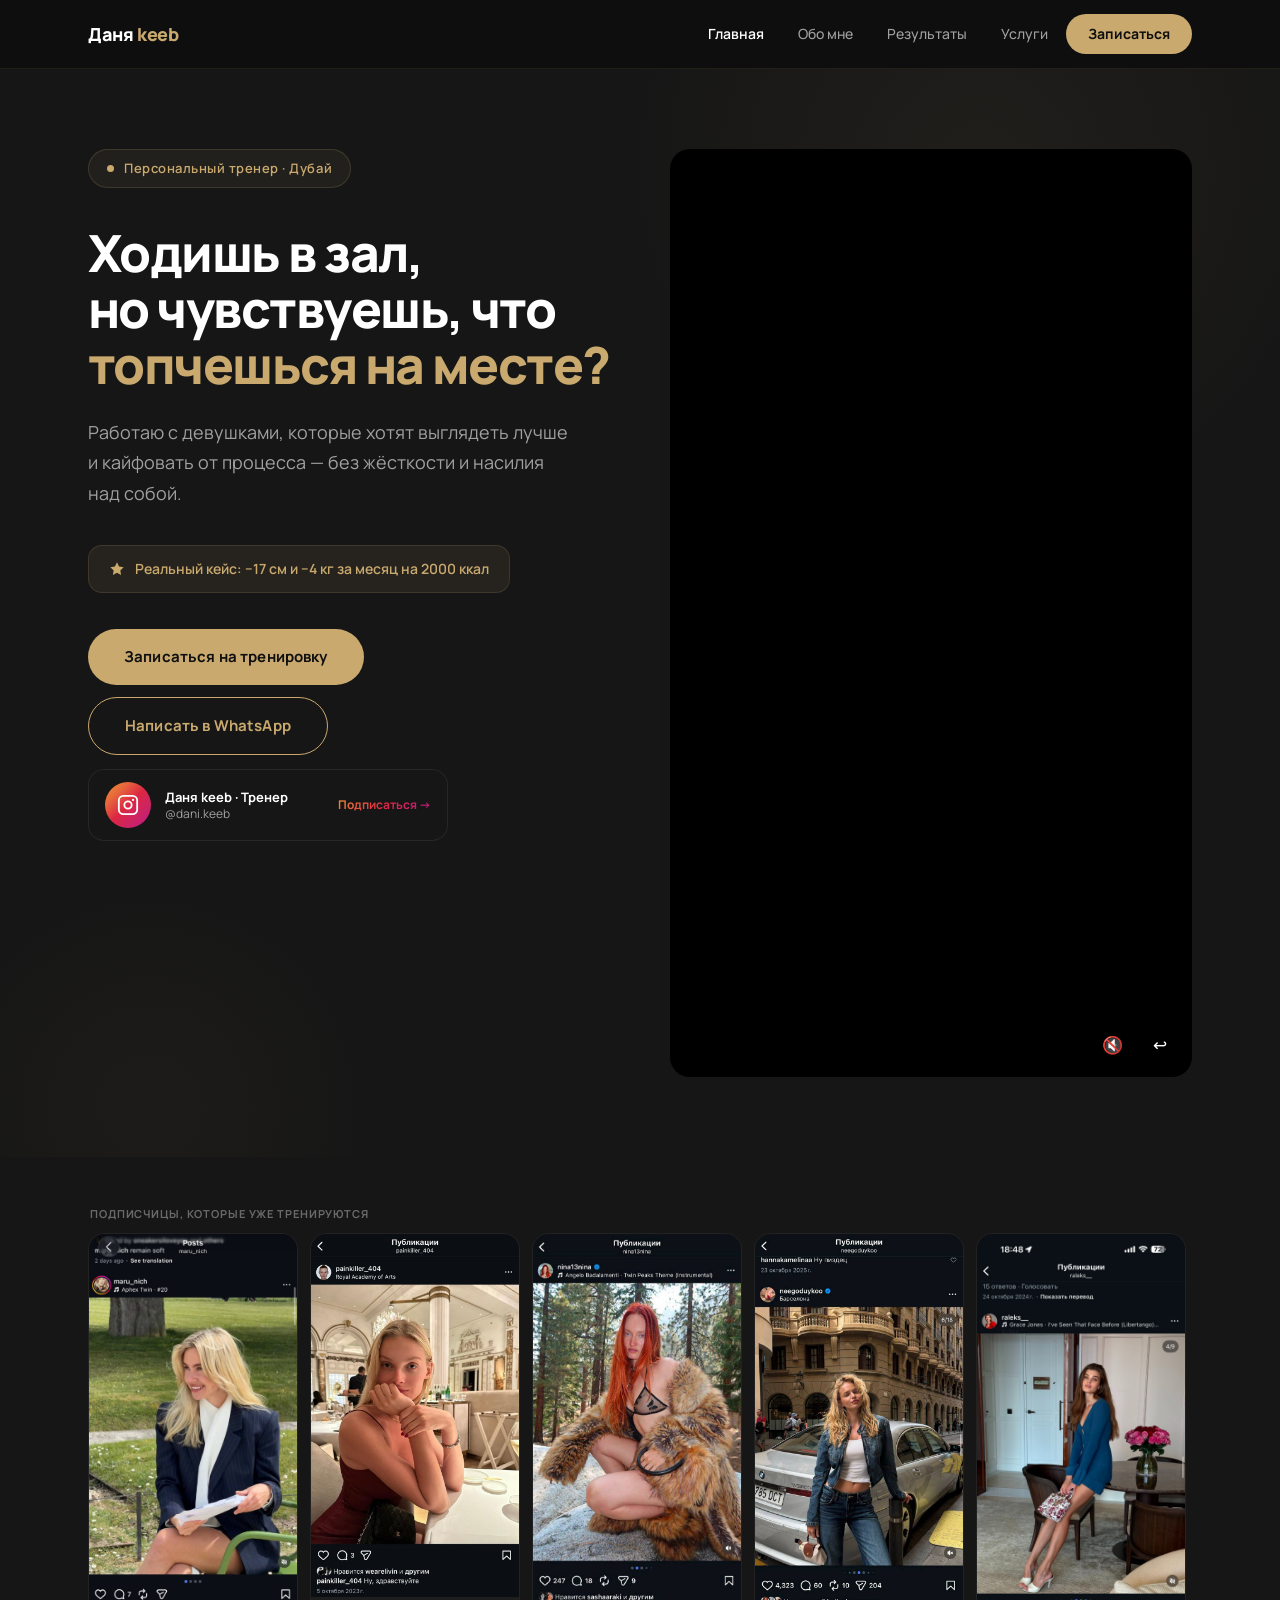
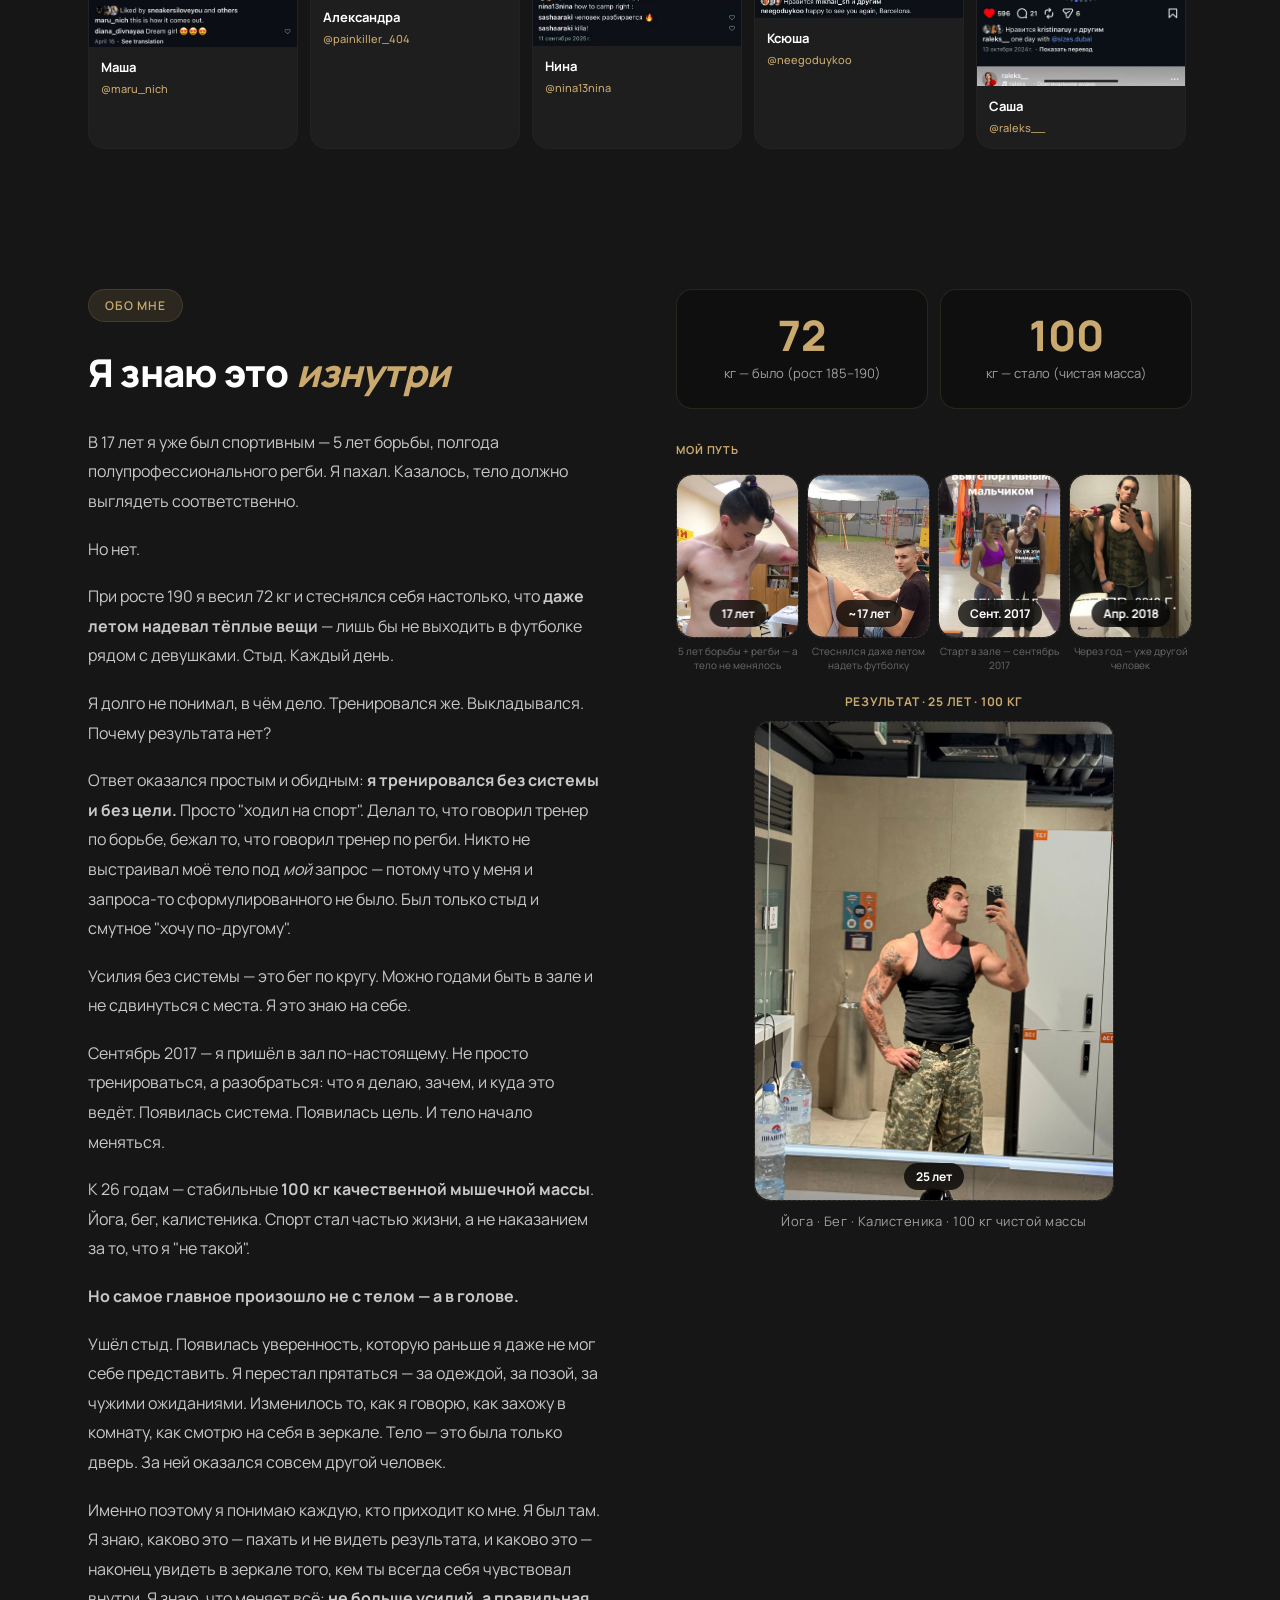
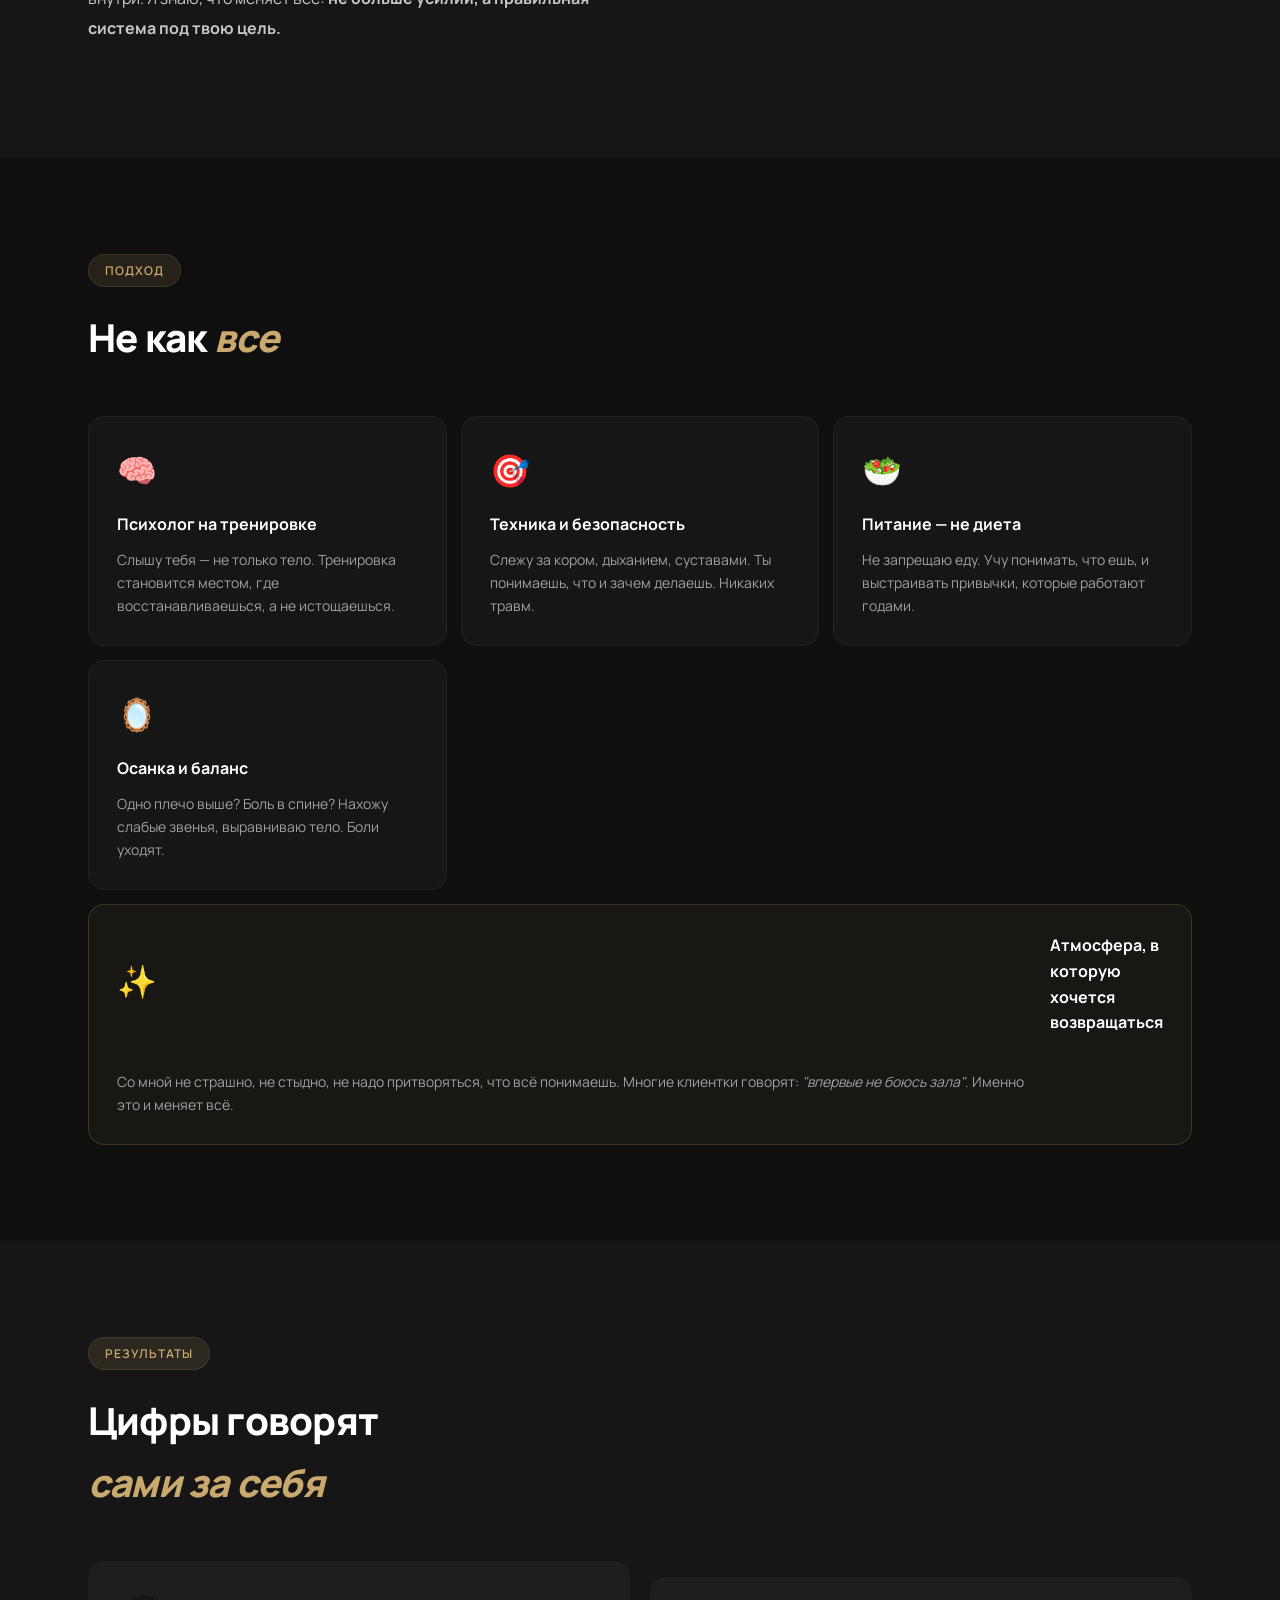
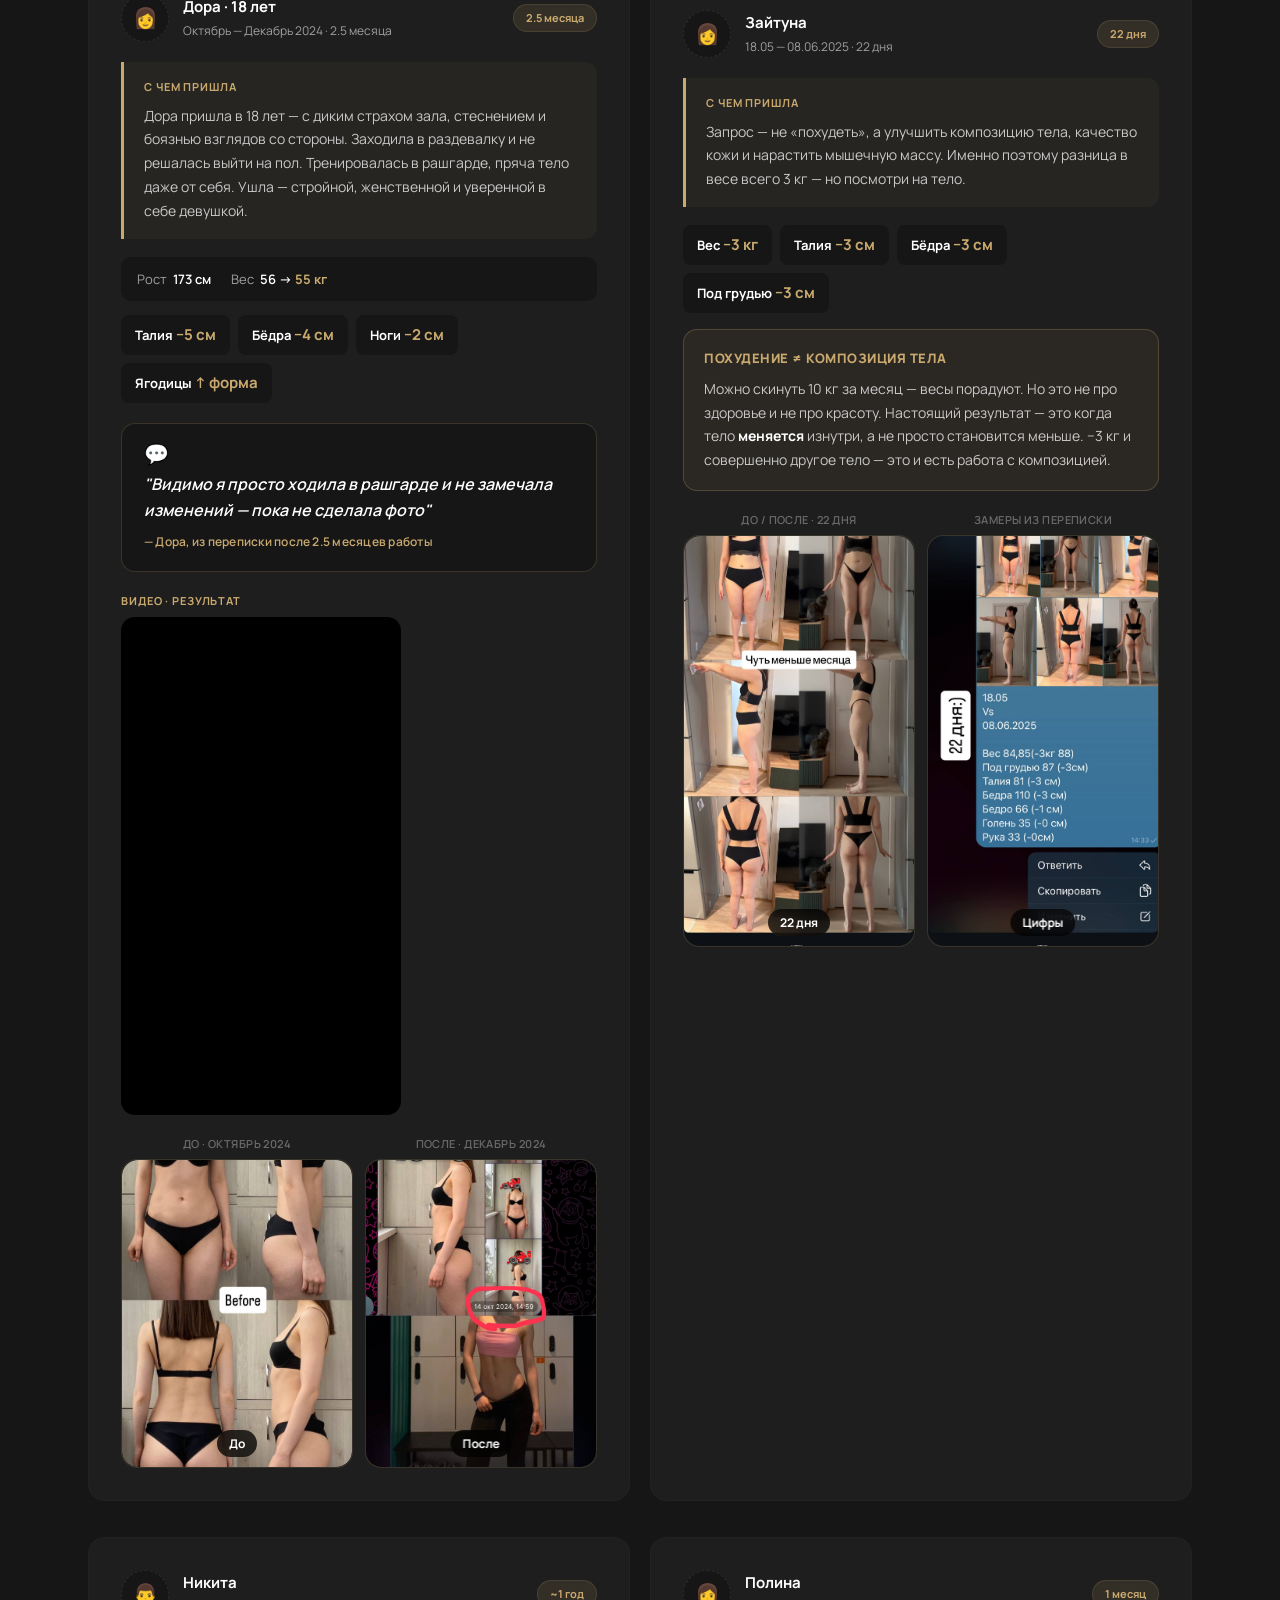
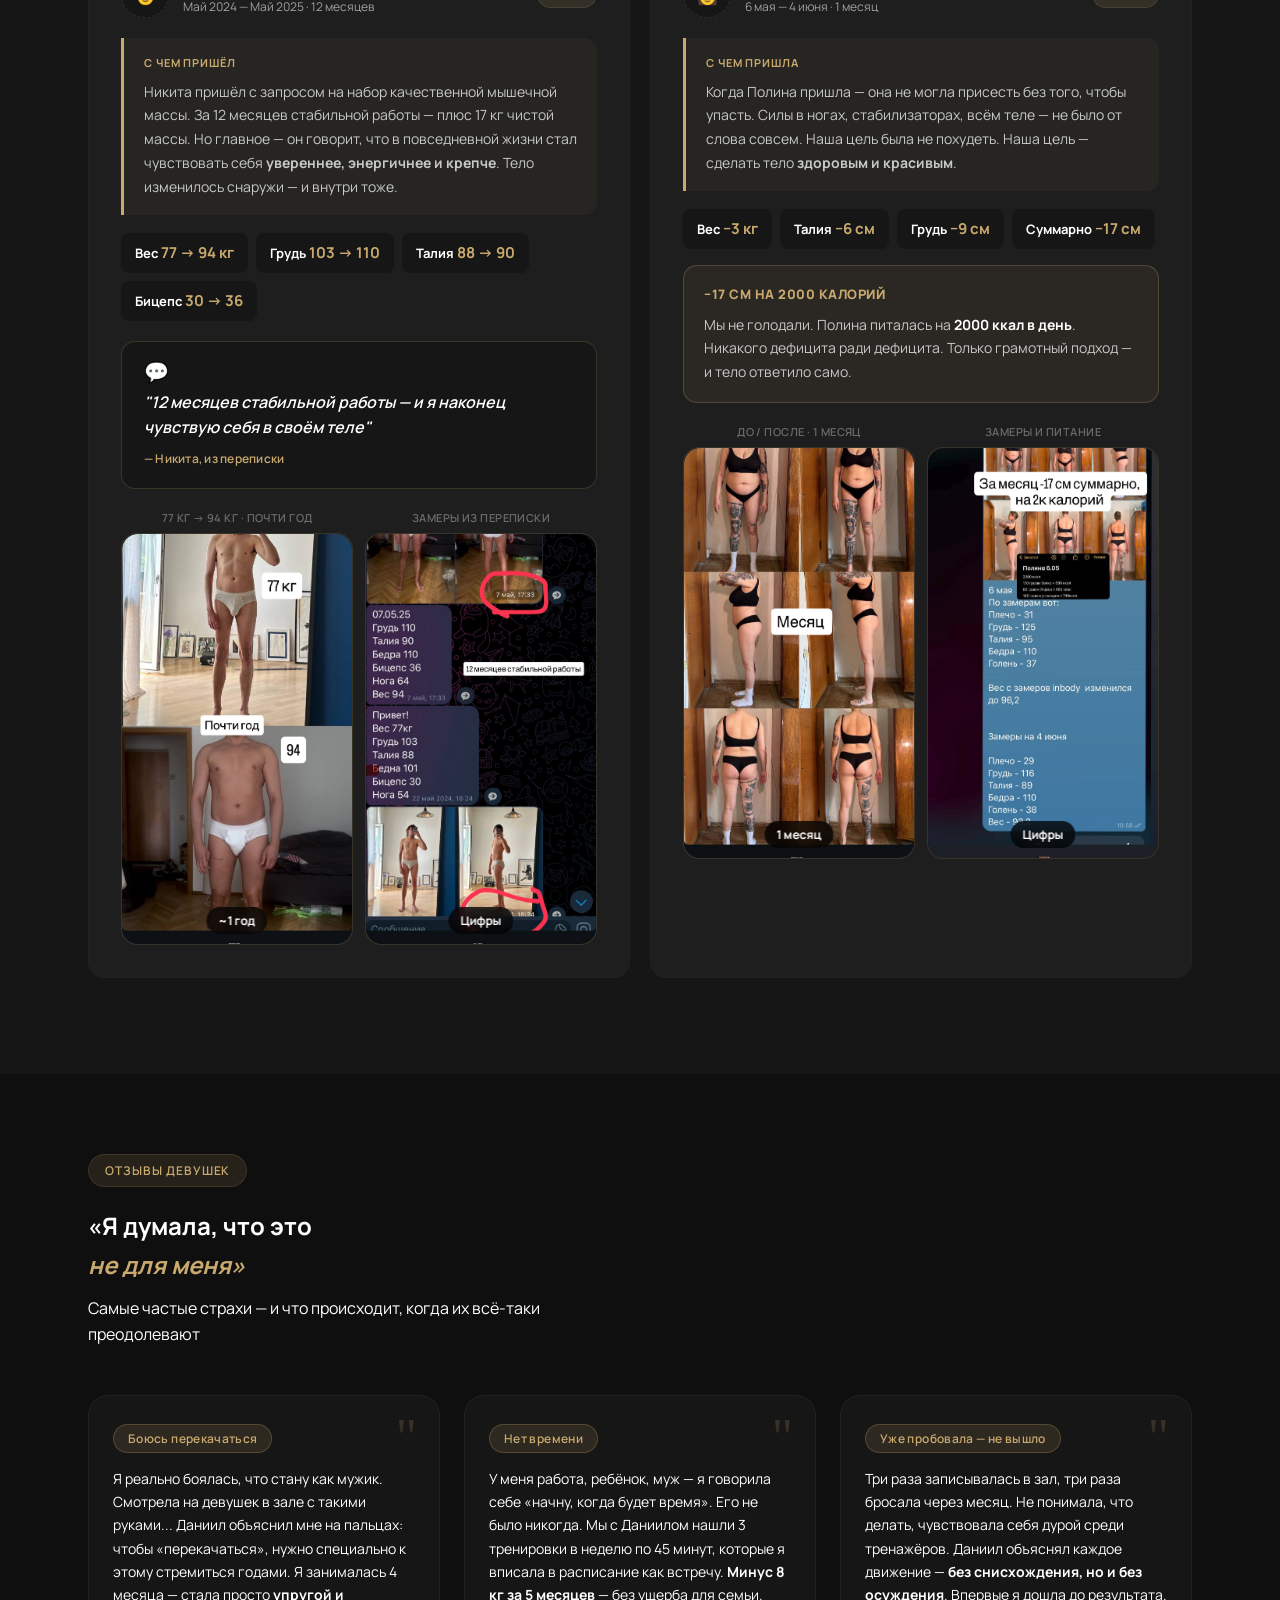
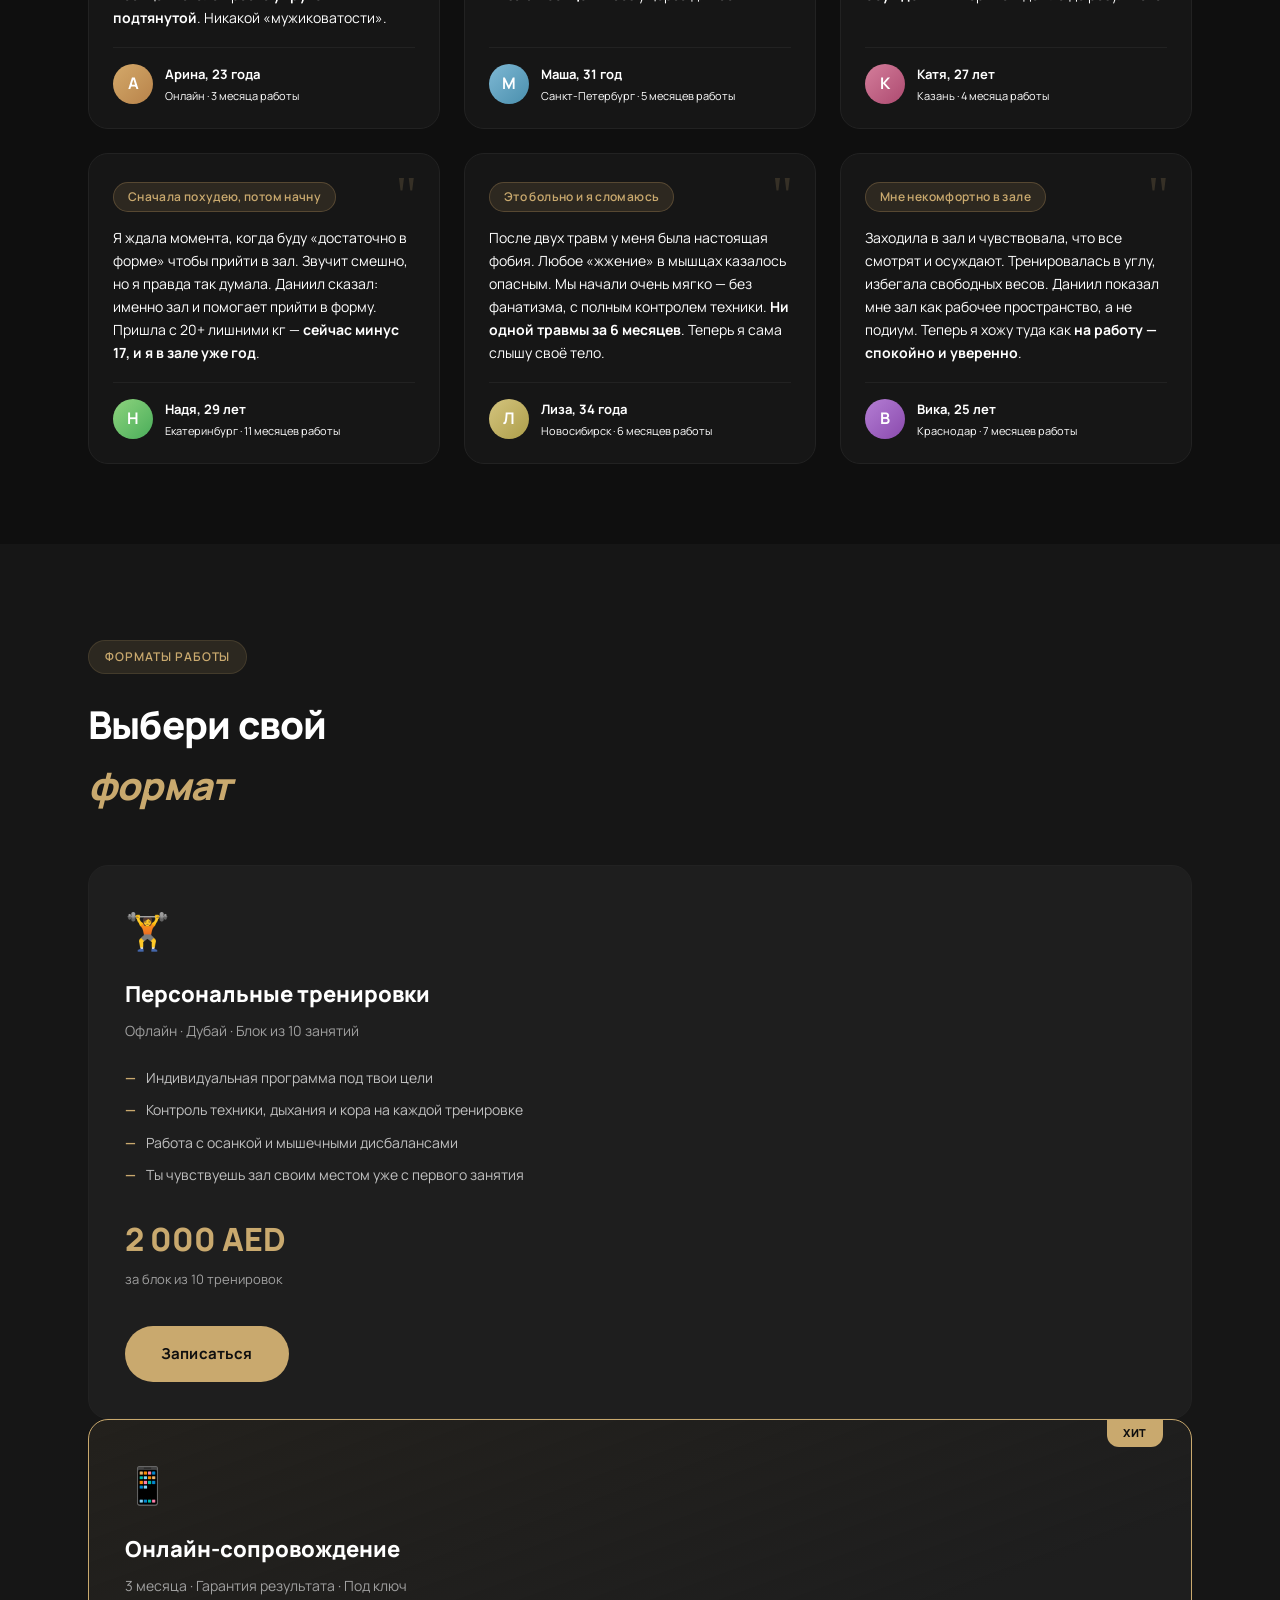
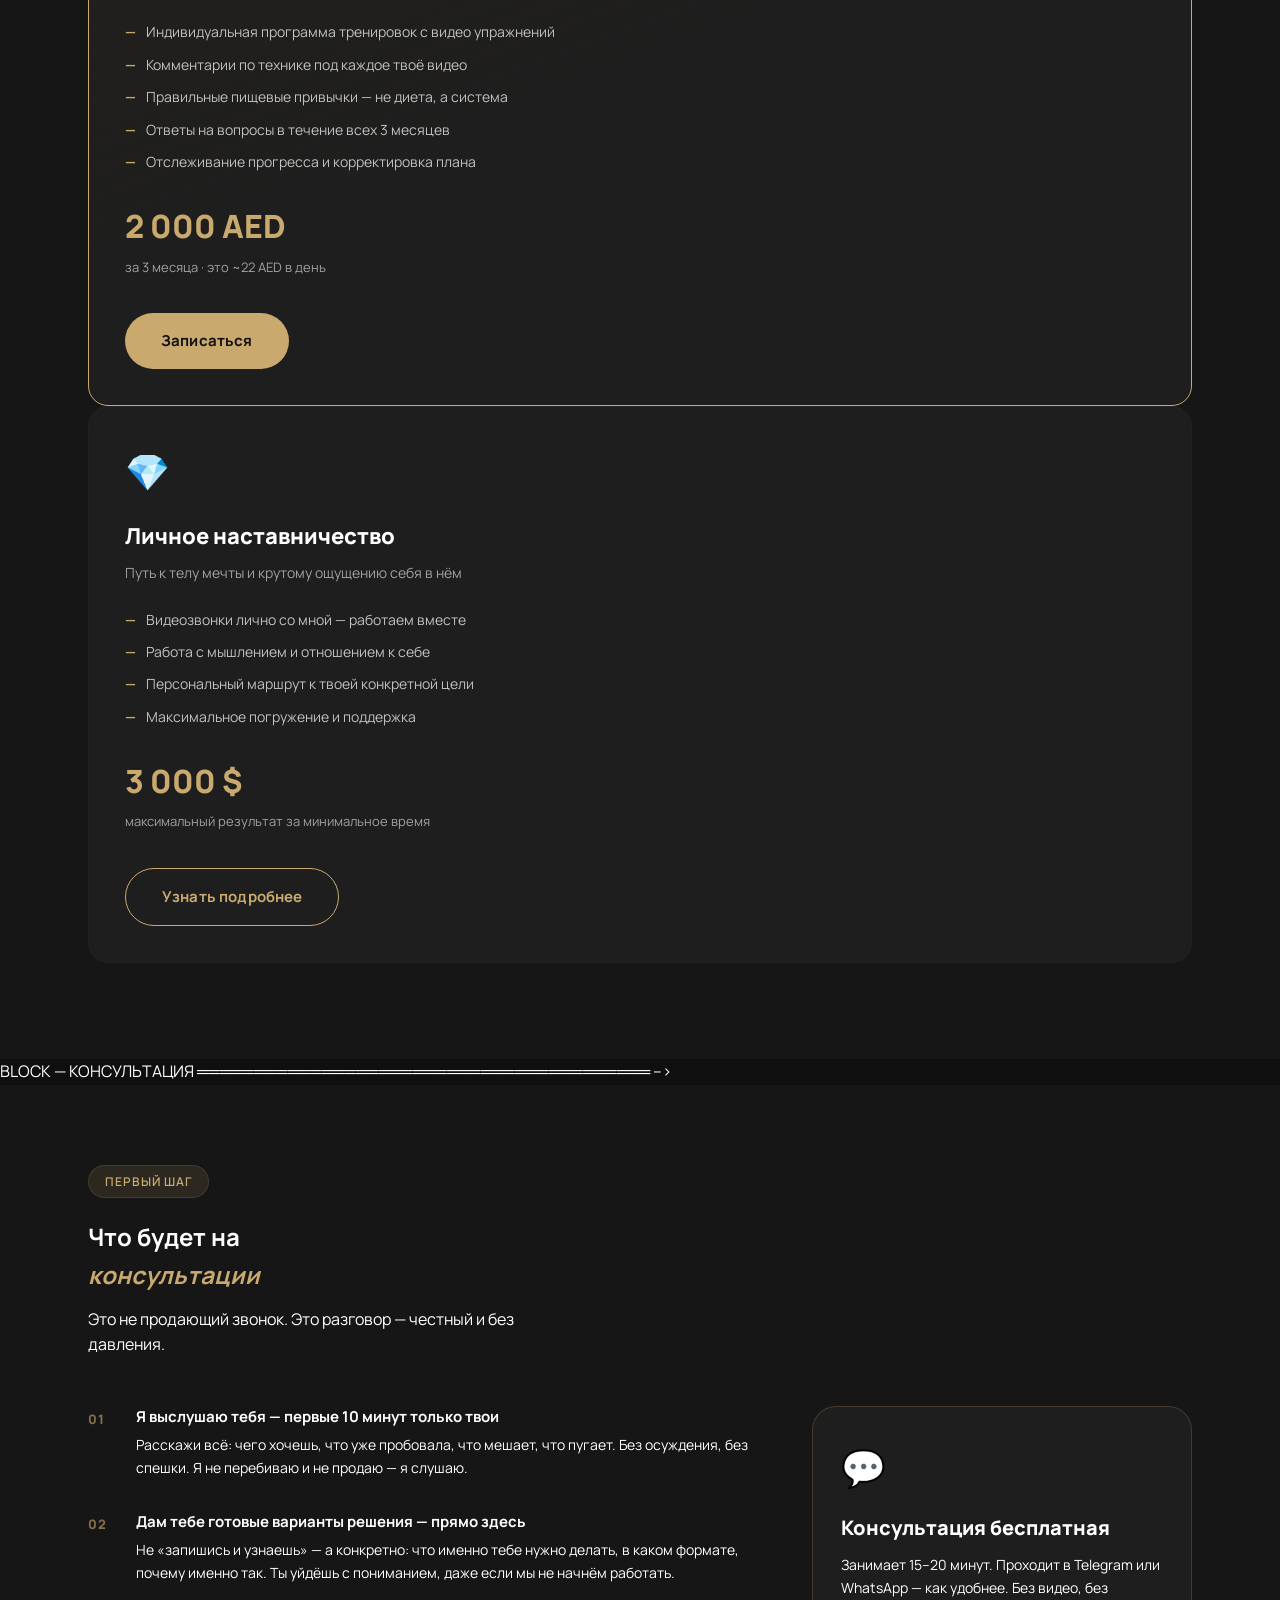
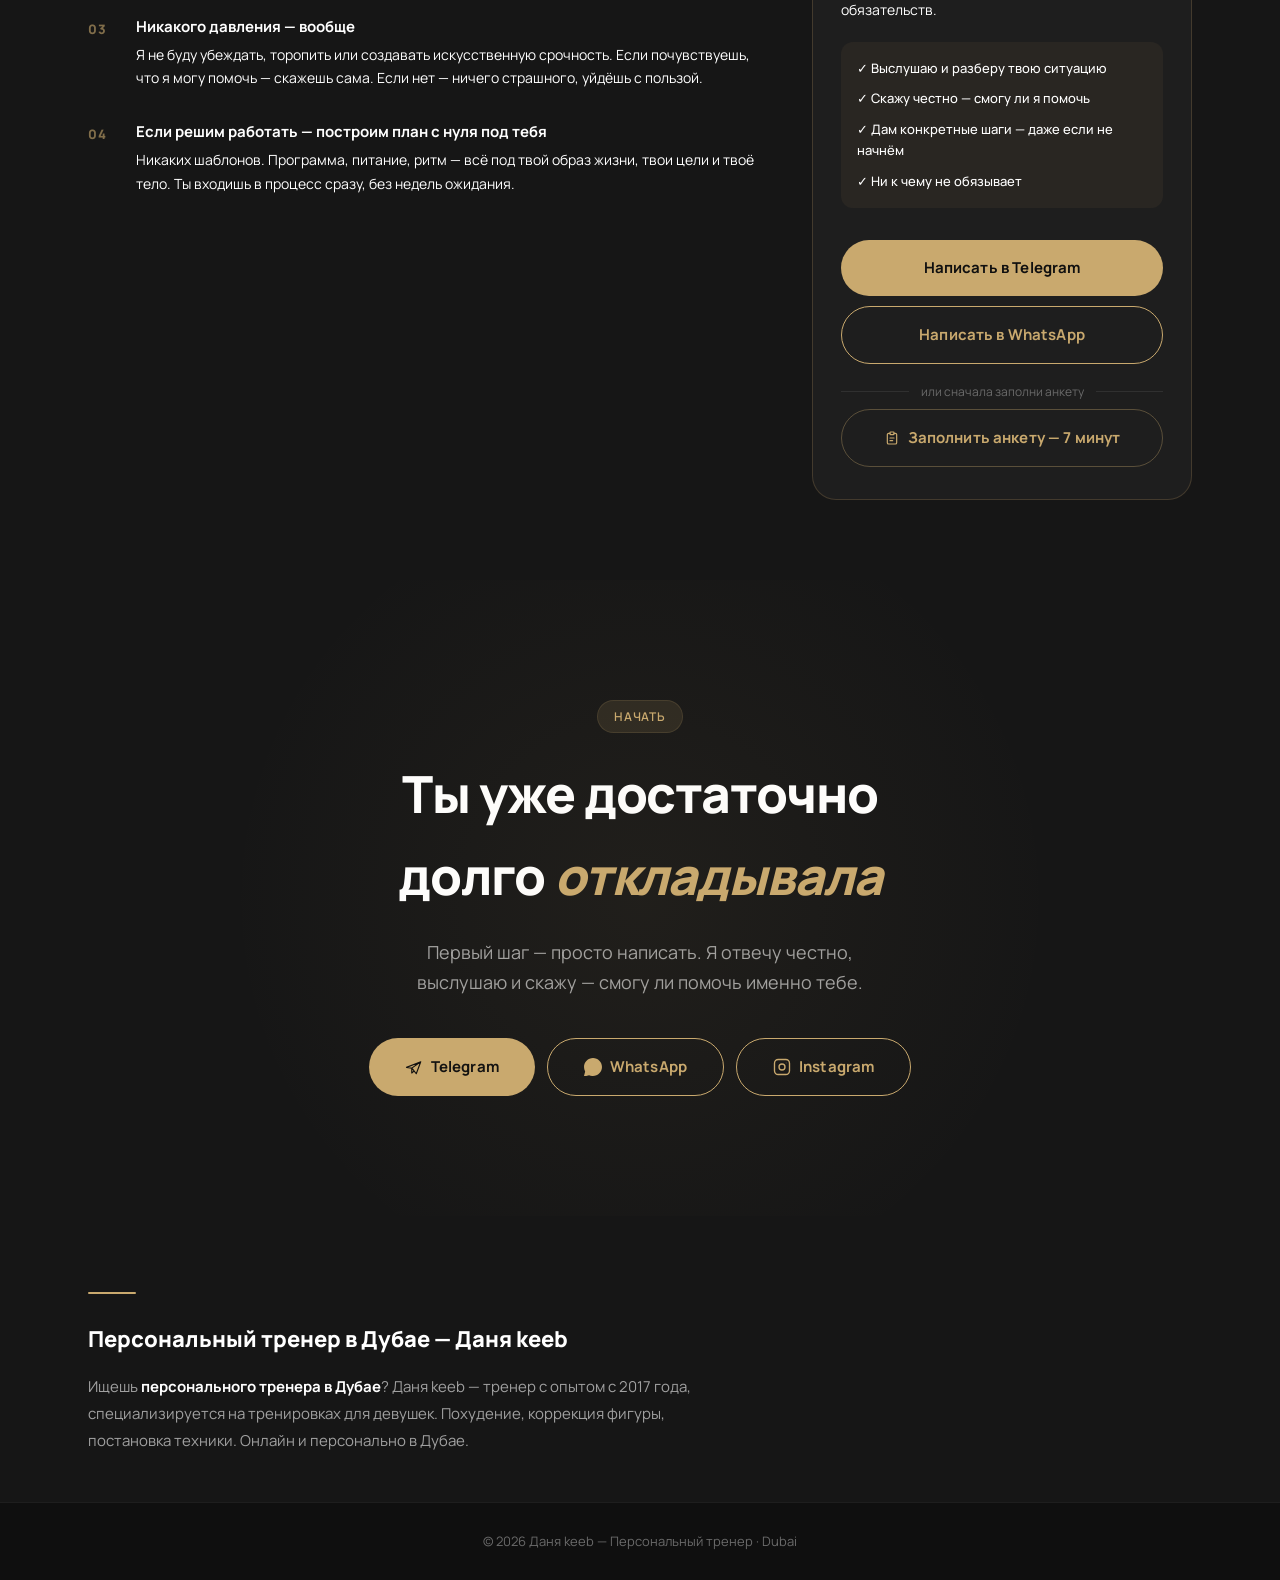
==== commit ff4d4d93: "Adapt landing for Dubai: replace Moscow->Dubai, RUB->AED, update SEO/Schema" ====
--- a/index.html
+++ b/index.html
@@ -20,17 +20,17 @@
   <meta name="viewport" content="width=device-width, initial-scale=1.0">
 
   <!-- SEO -->
-  <title>Персональный тренер для девушек в Москве — Даня keeb | Тренировки и похудение</title>
-  <meta name="description" content="Персональный тренер Даня keeb в Москве. Тренировки для девушек: похудение, коррекция фигуры, постановка техники. Без жёсткости. Записаться: @dani_keeb">
-  <meta name="keywords" content="персональный тренер Москва, тренер по фитнесу Москва, персональный тренер для девушек Москва, тренировки для девушек Москва, фитнес тренер Москва, тренер по похудению Москва, индивидуальные тренировки Москва, персональные тренировки Москва, тренер Москва, тренер для начинающих Москва, фитнес для девушек Москва, коррекция фигуры Москва, Даня keeb тренер, dani keeb тренер Москва">
+  <title>Персональный тренер для девушек в Дубае — Даня keeb | Тренировки и похудение</title>
+  <meta name="description" content="Персональный тренер Даня keeb в Дубае. Тренировки для девушек: похудение, коррекция фигуры, постановка техники. Без жёсткости. Записаться: @dani.keeb">
+  <meta name="keywords" content="personal trainer Dubai, fitness trainer Dubai, personal trainer for women Dubai, online fitness coach Dubai, weight loss trainer Dubai, women workout Dubai, Dani keeb trainer, dani keeb Dubai, персональный тренер Дубай, тренер для девушек Дубай">
   <meta name="robots" content="index, follow">
   <link rel="canonical" href="https://keebteachyou.fit/">
 
   <!-- Open Graph -->
   <meta property="og:type" content="website">
   <meta property="og:locale" content="ru_RU">
-  <meta property="og:title" content="Персональный тренер для девушек в Москве — Даня keeb | Тренировки и похудение">
-  <meta property="og:description" content="Персональный тренер Даня keeb в Москве. Тренировки для девушек: похудение, коррекция фигуры, постановка техники. Без жёсткости. Записаться: @dani.keeb">
+  <meta property="og:title" content="Персональный тренер для девушек в Дубае — Даня keeb | Тренировки и похудение">
+  <meta property="og:description" content="Персональный тренер Даня keeb в Дубае. Тренировки для девушек: похудение, коррекция фигуры, постановка техники. Без жёсткости. Записаться: @dani.keeb">
   <meta property="og:url" content="https://keebteachyou.fit/">
   <meta property="og:image" content="https://keebteachyou.fit/img/about_1.jpg">
   <meta property="og:image:width" content="1200">
@@ -39,8 +39,8 @@
 
   <!-- Twitter Card -->
   <meta name="twitter:card" content="summary_large_image">
-  <meta name="twitter:title" content="Персональный тренер для девушек в Москве — Даня keeb | Тренировки и похудение">
-  <meta name="twitter:description" content="Персональный тренер Даня keeb в Москве. Тренировки для девушек: похудение, коррекция фигуры, постановка техники. Без жёсткости. Записаться: @dani.keeb">
+  <meta name="twitter:title" content="Персональный тренер для девушек в Дубае — Даня keeb | Тренировки и похудение">
+  <meta name="twitter:description" content="Персональный тренер Даня keeb в Дубае. Тренировки для девушек: похудение, коррекция фигуры, постановка техники. Без жёсткости. Записаться: @dani.keeb">
   <meta name="twitter:image" content="https://keebteachyou.fit/img/about_1.jpg">
 
   <!-- Yandex -->
@@ -59,7 +59,7 @@
   "@type": "Person",
   "name": "Даня keeb",
   "jobTitle": "Персональный тренер",
-  "description": "Персональный тренер для девушек в Москве. Помогает выглядеть лучше и кайфовать от процесса без жёсткости.",
+  "description": "Персональный тренер для девушек в Дубае. Помогает выглядеть лучше и кайфовать от процесса без жёсткости.",
   "url": "https://keebteachyou.fit/",
   "sameAs": [
     "https://t.me/danikeeb",
@@ -67,8 +67,8 @@
   ],
   "address": {
     "@type": "PostalAddress",
-    "addressLocality": "Москва",
-    "addressCountry": "RU"
+    "addressLocality": "Dubai",
+    "addressCountry": "AE"
   }
 }
 </script>
@@ -78,8 +78,8 @@
   "@type": "Service",
   "name": "Персональные тренировки Даня keeb",
   "provider": {"@type": "Person", "name": "Даня keeb"},
-  "areaServed": "Москва",
-  "description": "Персональные тренировки для девушек в Москве без жёсткости"
+  "areaServed": "Dubai",
+  "description": "Персональные тренировки для девушек в Дубае без жёсткости"
 }
 </script>
 </head>
@@ -118,7 +118,7 @@
       <div class="hero-content">
         <div class="hero-badge">
       <div class="hero-badge-dot"></div>
-      <span class="hero-badge-text">Персональный тренер · Москва</span>
+      <span class="hero-badge-text">Персональный тренер · Дубай</span>
     </div>
 
     <h1>Ходишь в зал,<br>но чувствуешь, что<br><em>топчешься на месте?</em></h1>
@@ -690,7 +690,7 @@
           <div class="fear-avatar" style="background: linear-gradient(135deg, #d4a96a, #b8834a);">А</div>
           <div>
             <div class="fear-name">Арина, 23 года</div>
-            <div class="fear-meta">Москва · 3 месяца работы</div>
+            <div class="fear-meta">Онлайн · 3 месяца работы</div>
           </div>
         </div>
       </div>
@@ -780,14 +780,14 @@
     <div class="service-card">
       <div class="service-icon">🏋️</div>
       <div class="service-title">Персональные тренировки</div>
-      <div class="service-sub">Офлайн · Москва · Блок из 10 занятий</div>
+      <div class="service-sub">Офлайн · Дубай · Блок из 10 занятий</div>
       <div class="service-features">
         <div class="service-feature">Индивидуальная программа под твои цели</div>
         <div class="service-feature">Контроль техники, дыхания и кора на каждой тренировке</div>
         <div class="service-feature">Работа с осанкой и мышечными дисбалансами</div>
         <div class="service-feature">Ты чувствуешь зал своим местом уже с первого занятия</div>
       </div>
-      <div class="service-price">50 000 ₽</div>
+      <div class="service-price">2 000 AED</div>
       <div class="service-price-sub">за блок из 10 тренировок</div>
       <div class="btn-row">
         <a href="https://t.me/danikeeb" class="btn" target="_blank">Записаться</a>
@@ -807,8 +807,8 @@
         <div class="service-feature">Ответы на вопросы в течение всех 3 месяцев</div>
         <div class="service-feature">Отслеживание прогресса и корректировка плана</div>
       </div>
-      <div class="service-price">50 000 ₽</div>
-      <div class="service-price-sub">за 3 месяца · это 550 ₽ в день</div>
+      <div class="service-price">2 000 AED</div>
+      <div class="service-price-sub">за 3 месяца · это ~22 AED в день</div>
       <div class="btn-row">
         <a href="https://t.me/danikeeb" class="btn" target="_blank">Записаться</a>
       </div>
@@ -948,18 +948,18 @@
 <section style="padding:48px 0; background:var(--bg2);">
   <div class="container">
     <div class="divider"></div>
-    <h2 style="font-size:22px; font-weight:800; margin-bottom:16px;">Персональный тренер в Москве — Даня keeb</h2>
+    <h2 style="font-size:22px; font-weight:800; margin-bottom:16px;">Персональный тренер в Дубае — Даня keeb</h2>
     <p style="color:var(--grey); font-size:15px; line-height:1.8; max-width:640px;">
-      Ищешь <strong style="color:var(--white)">персонального тренера в Москве</strong>?
+      Ищешь <strong style="color:var(--white)">персонального тренера в Дубае</strong>?
       Даня keeb — тренер с опытом с 2017 года, специализируется на тренировках для девушек.
-      Похудение, коррекция фигуры, постановка техники. Онлайн и персонально.
+      Похудение, коррекция фигуры, постановка техники. Онлайн и персонально в Дубае.
     </p>
   </div>
 </section>
 
 <footer>
   <div class="container">
-    © 2026 Даня keeb — Персональный тренер · Москва
+    © 2026 Даня keeb — Персональный тренер · Dubai
   </div>
 </footer>
 
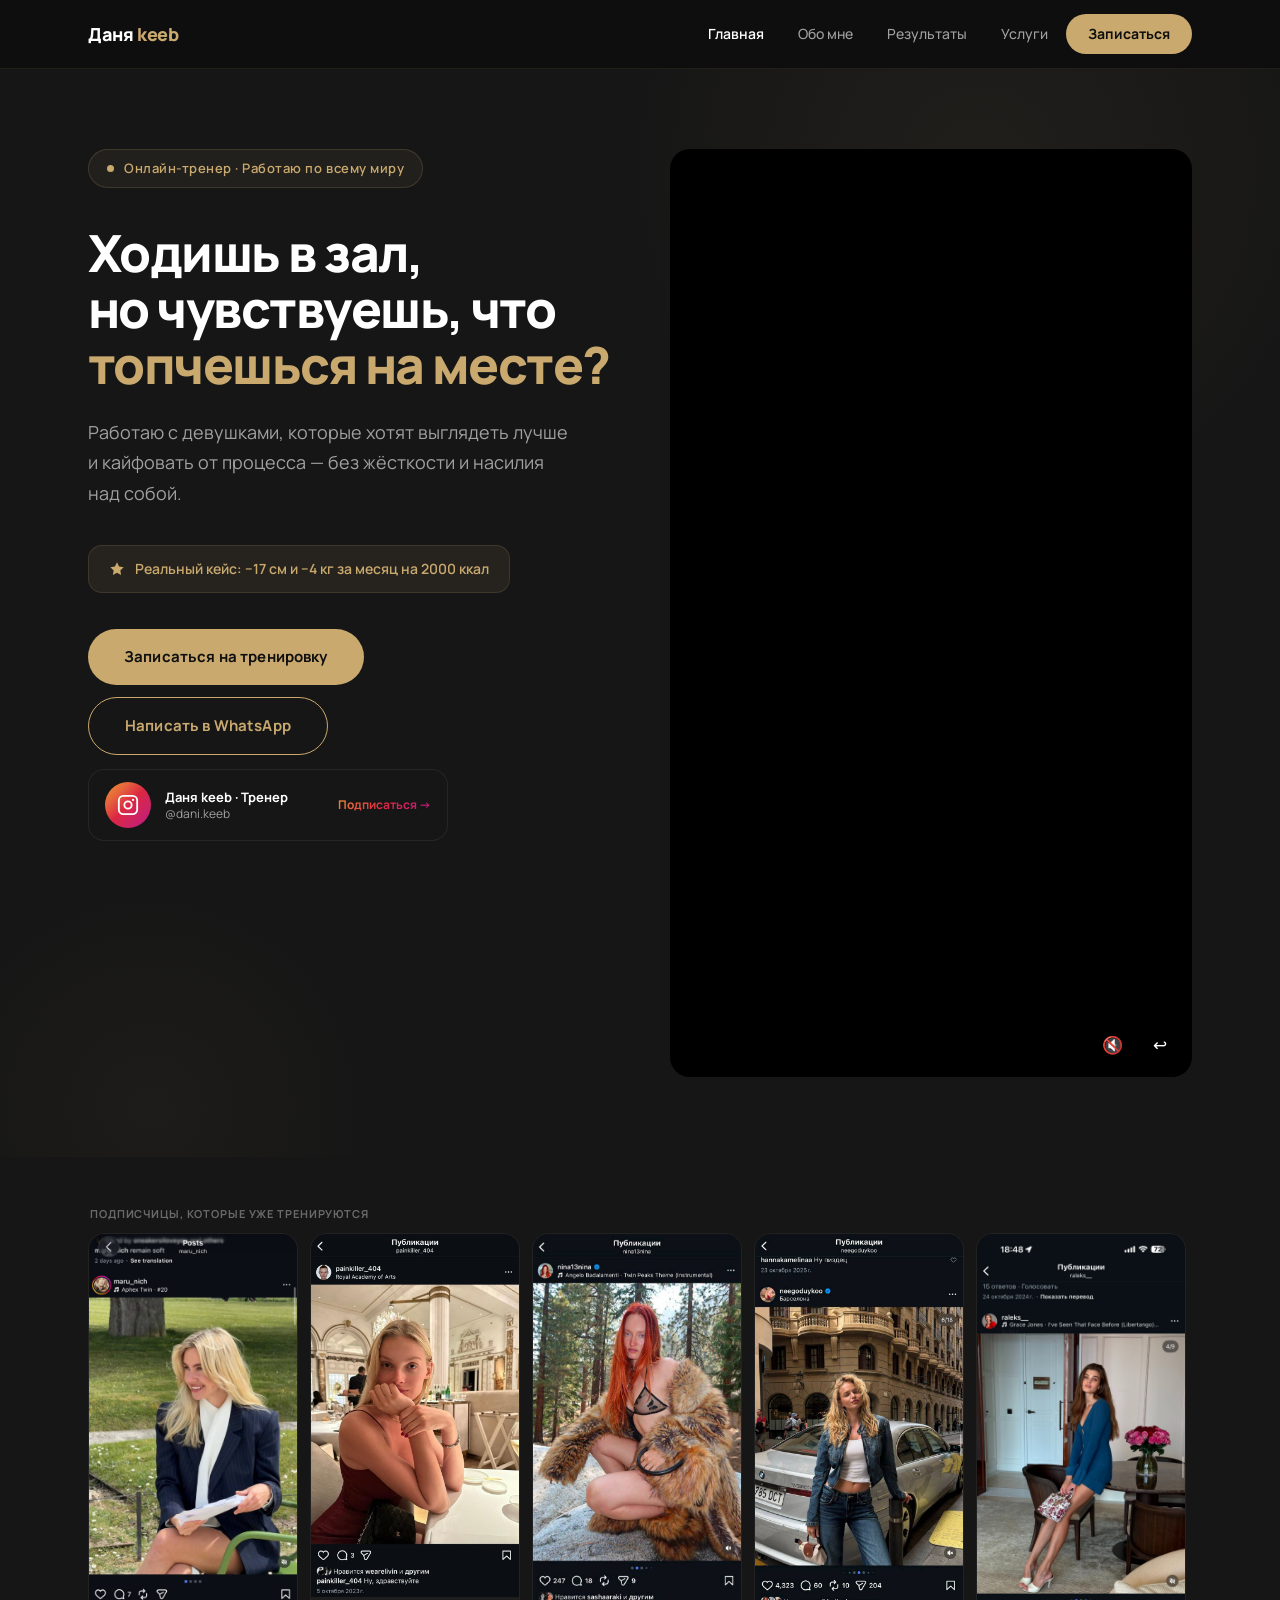
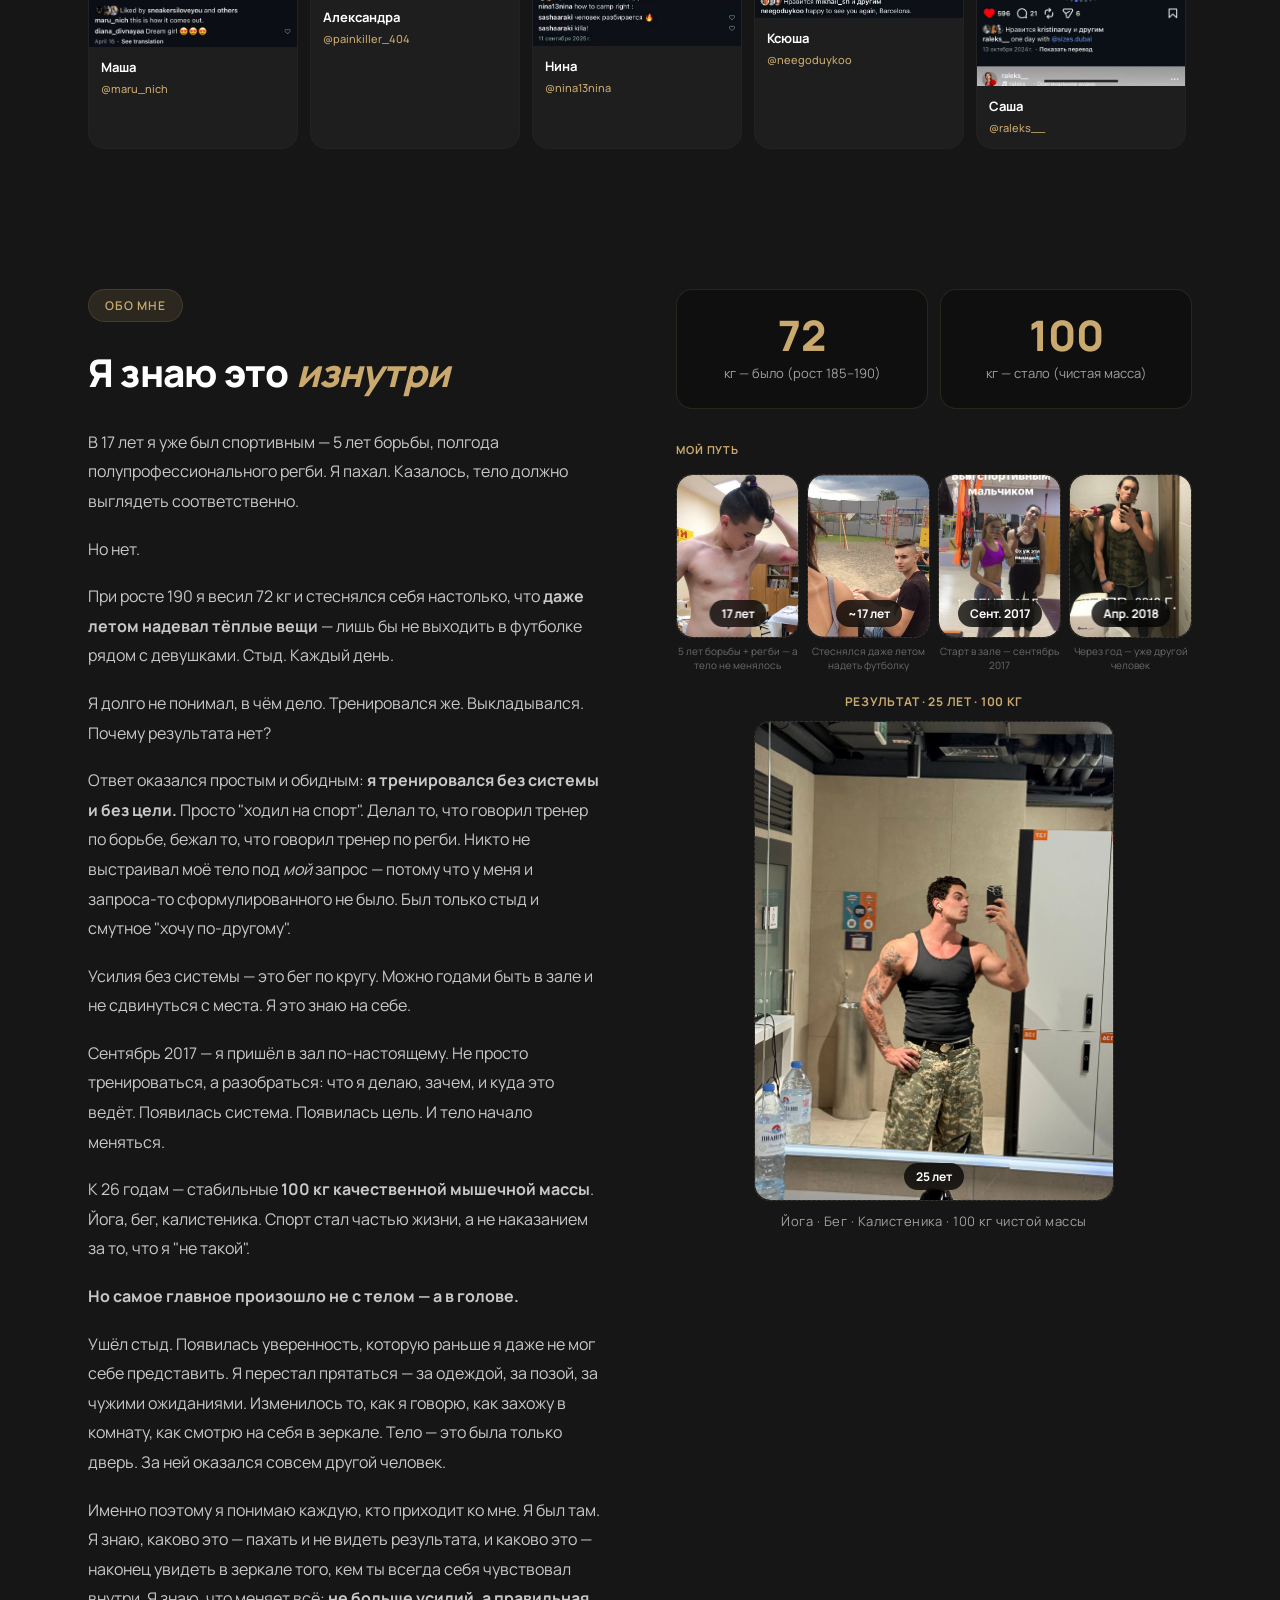
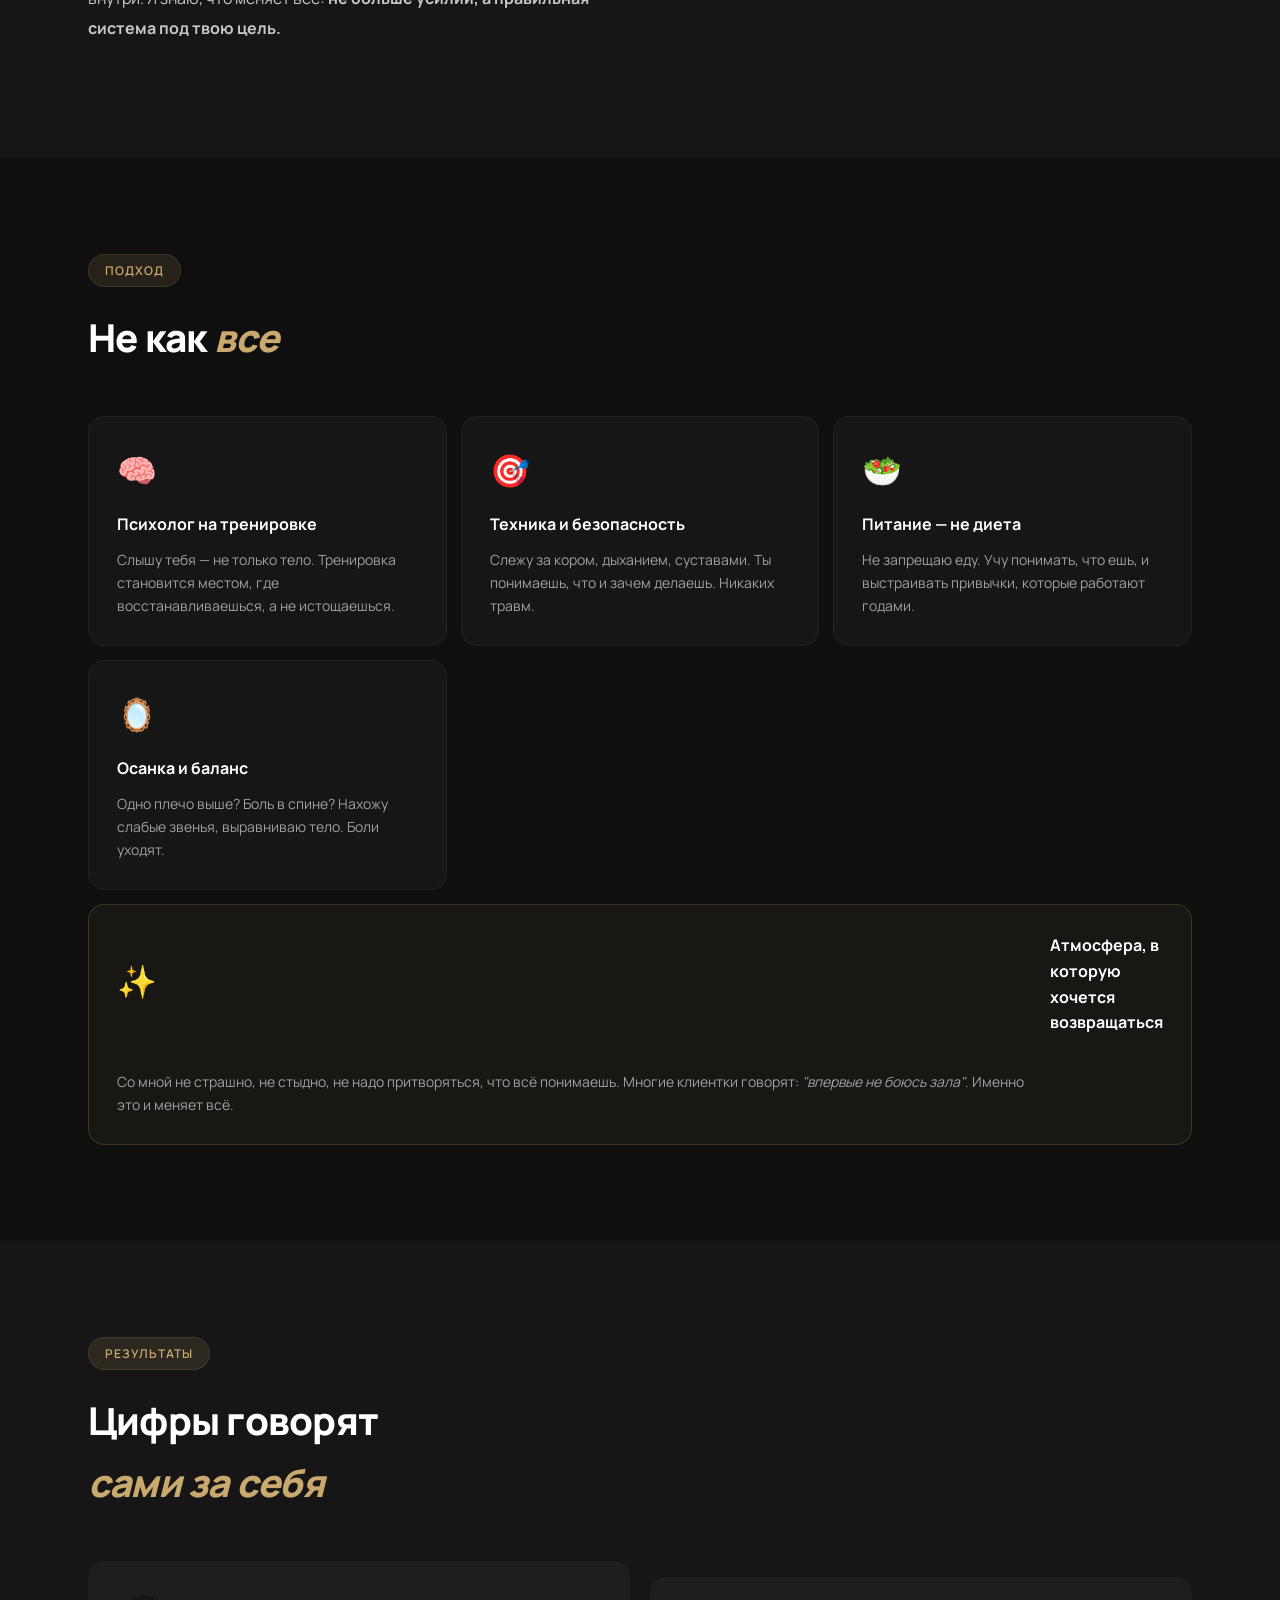
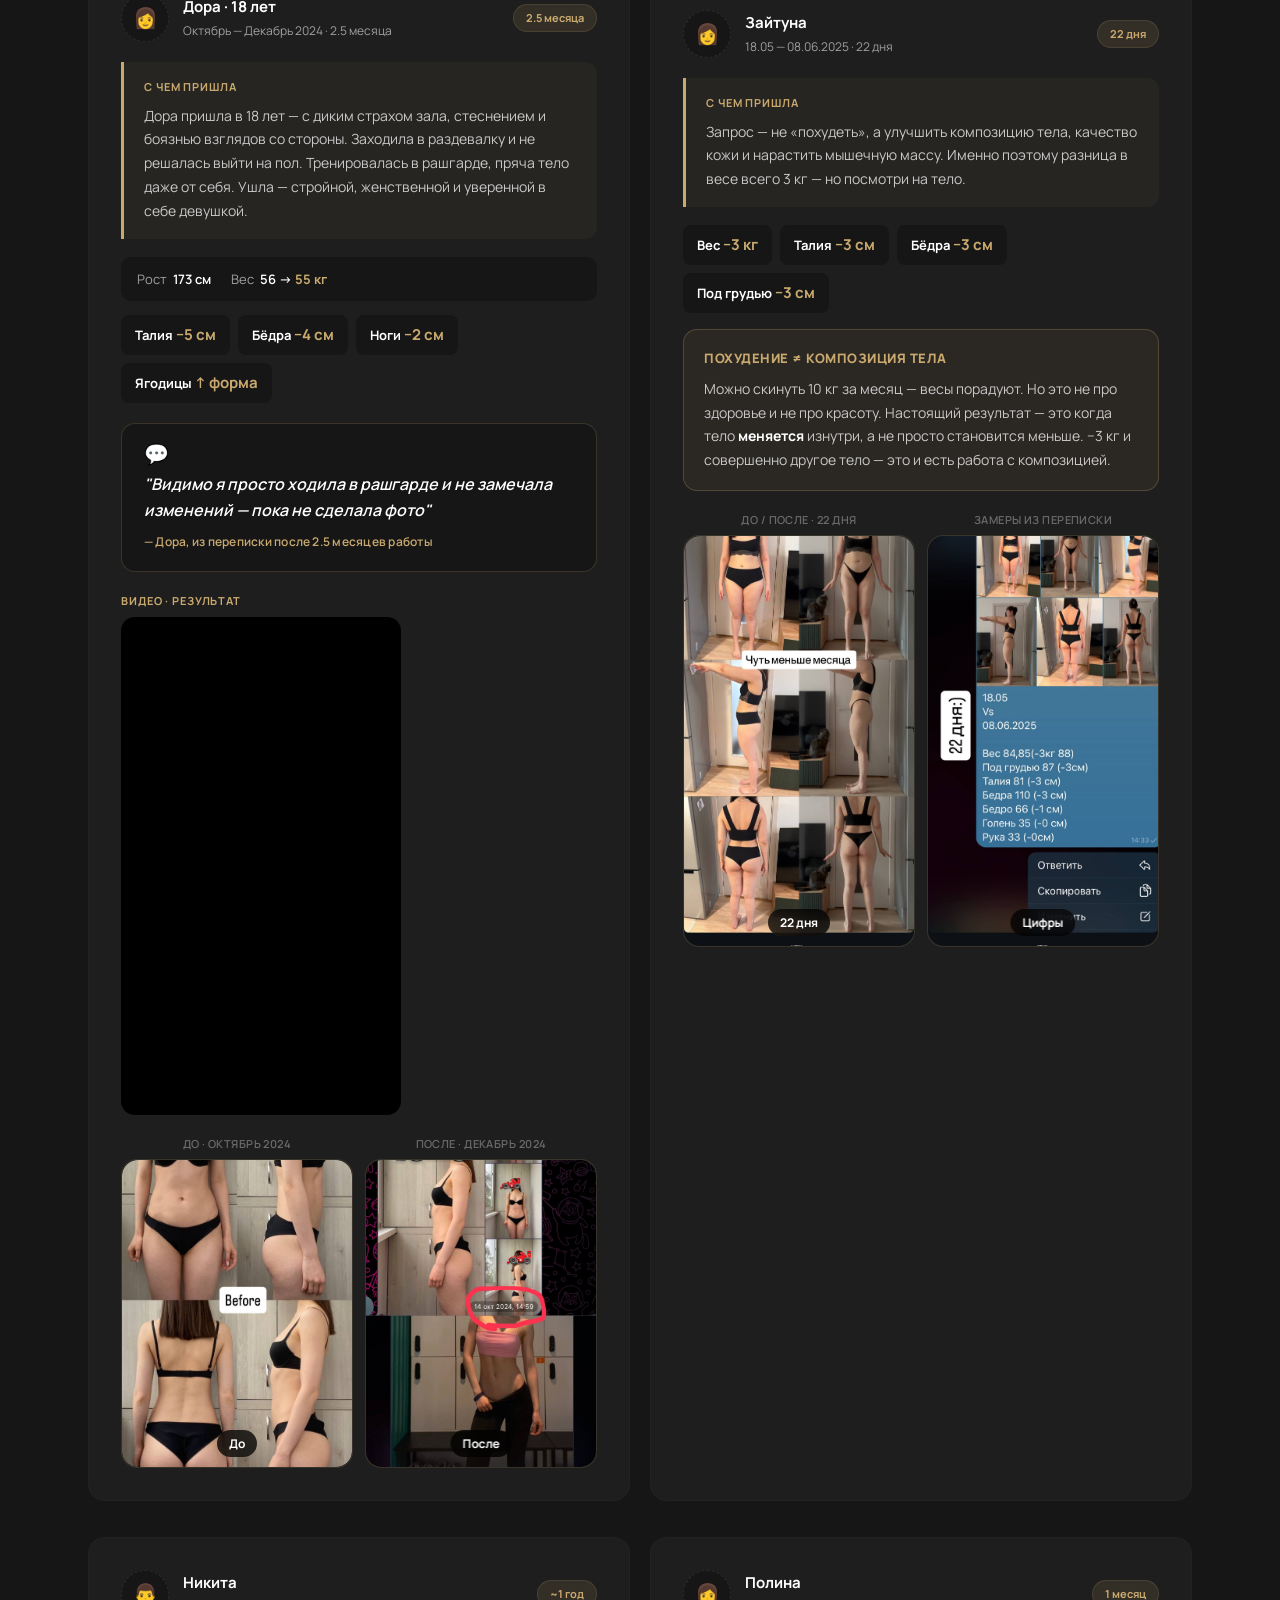
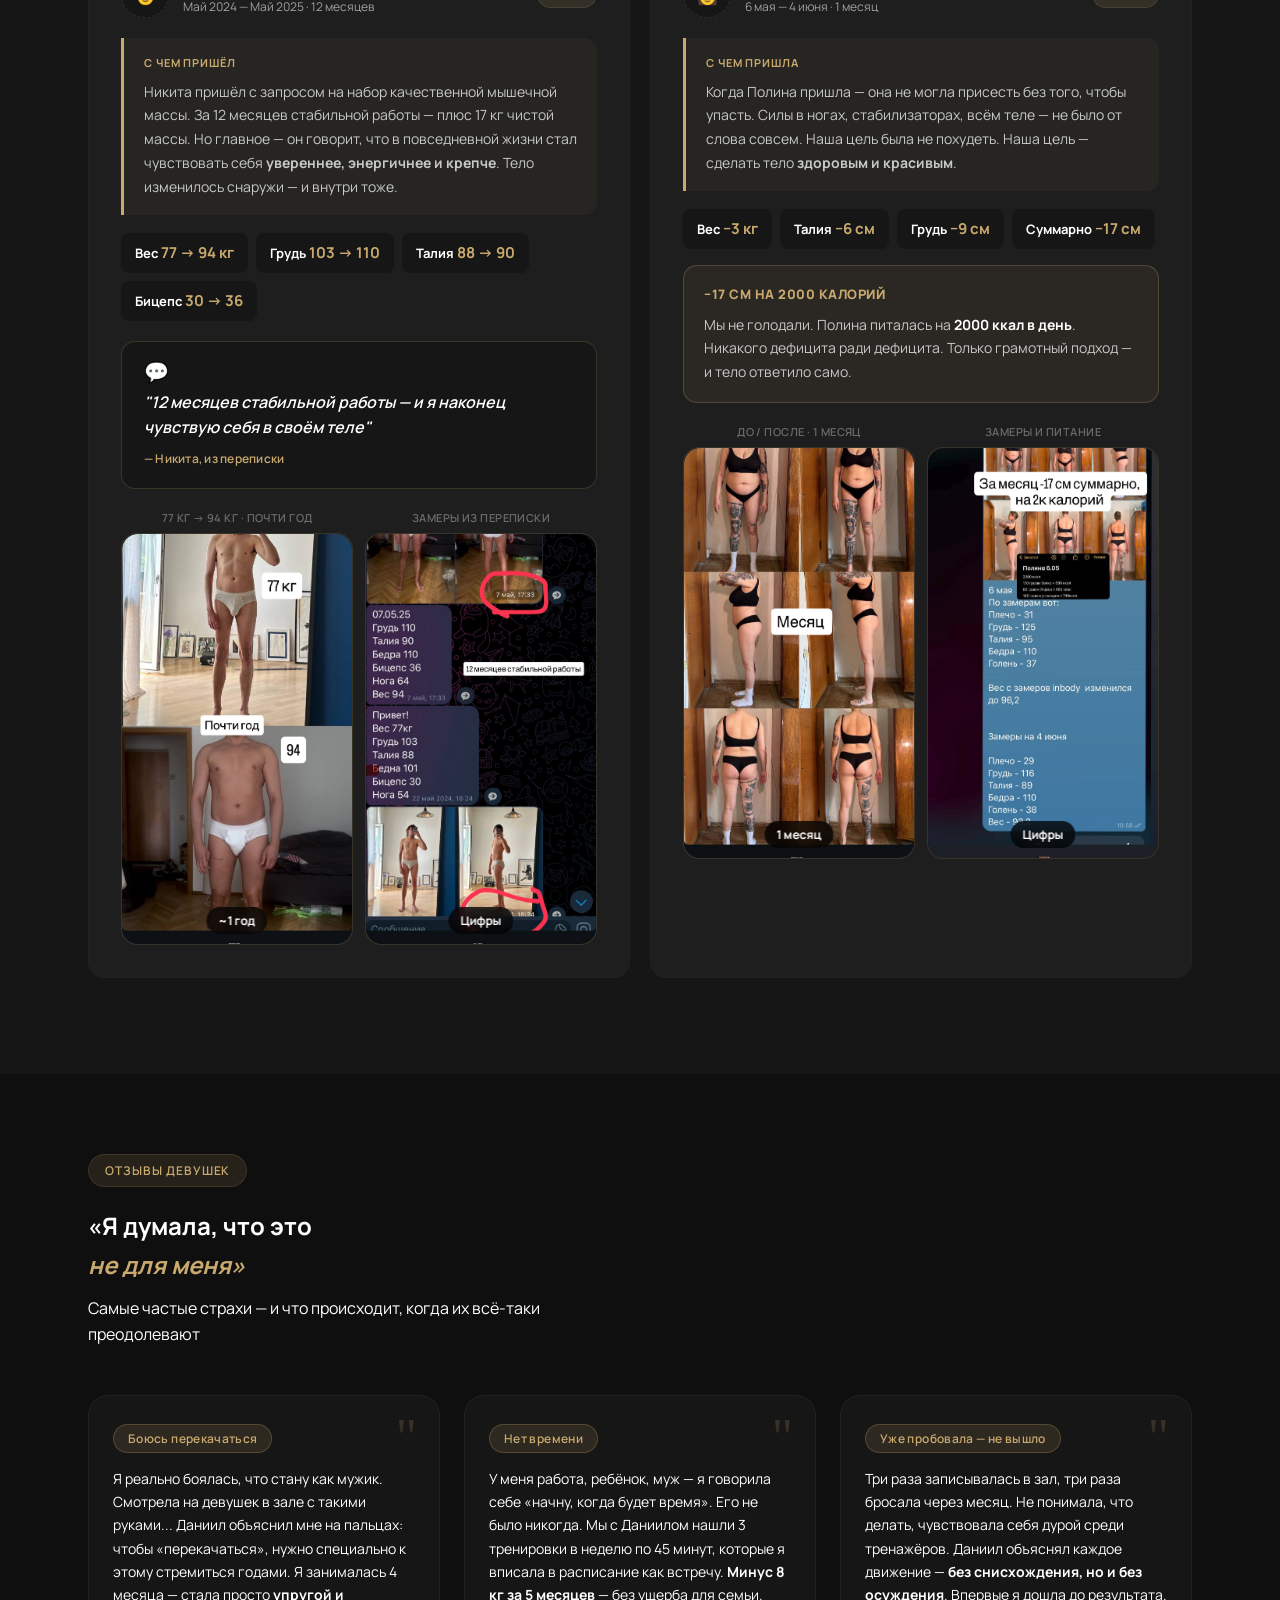
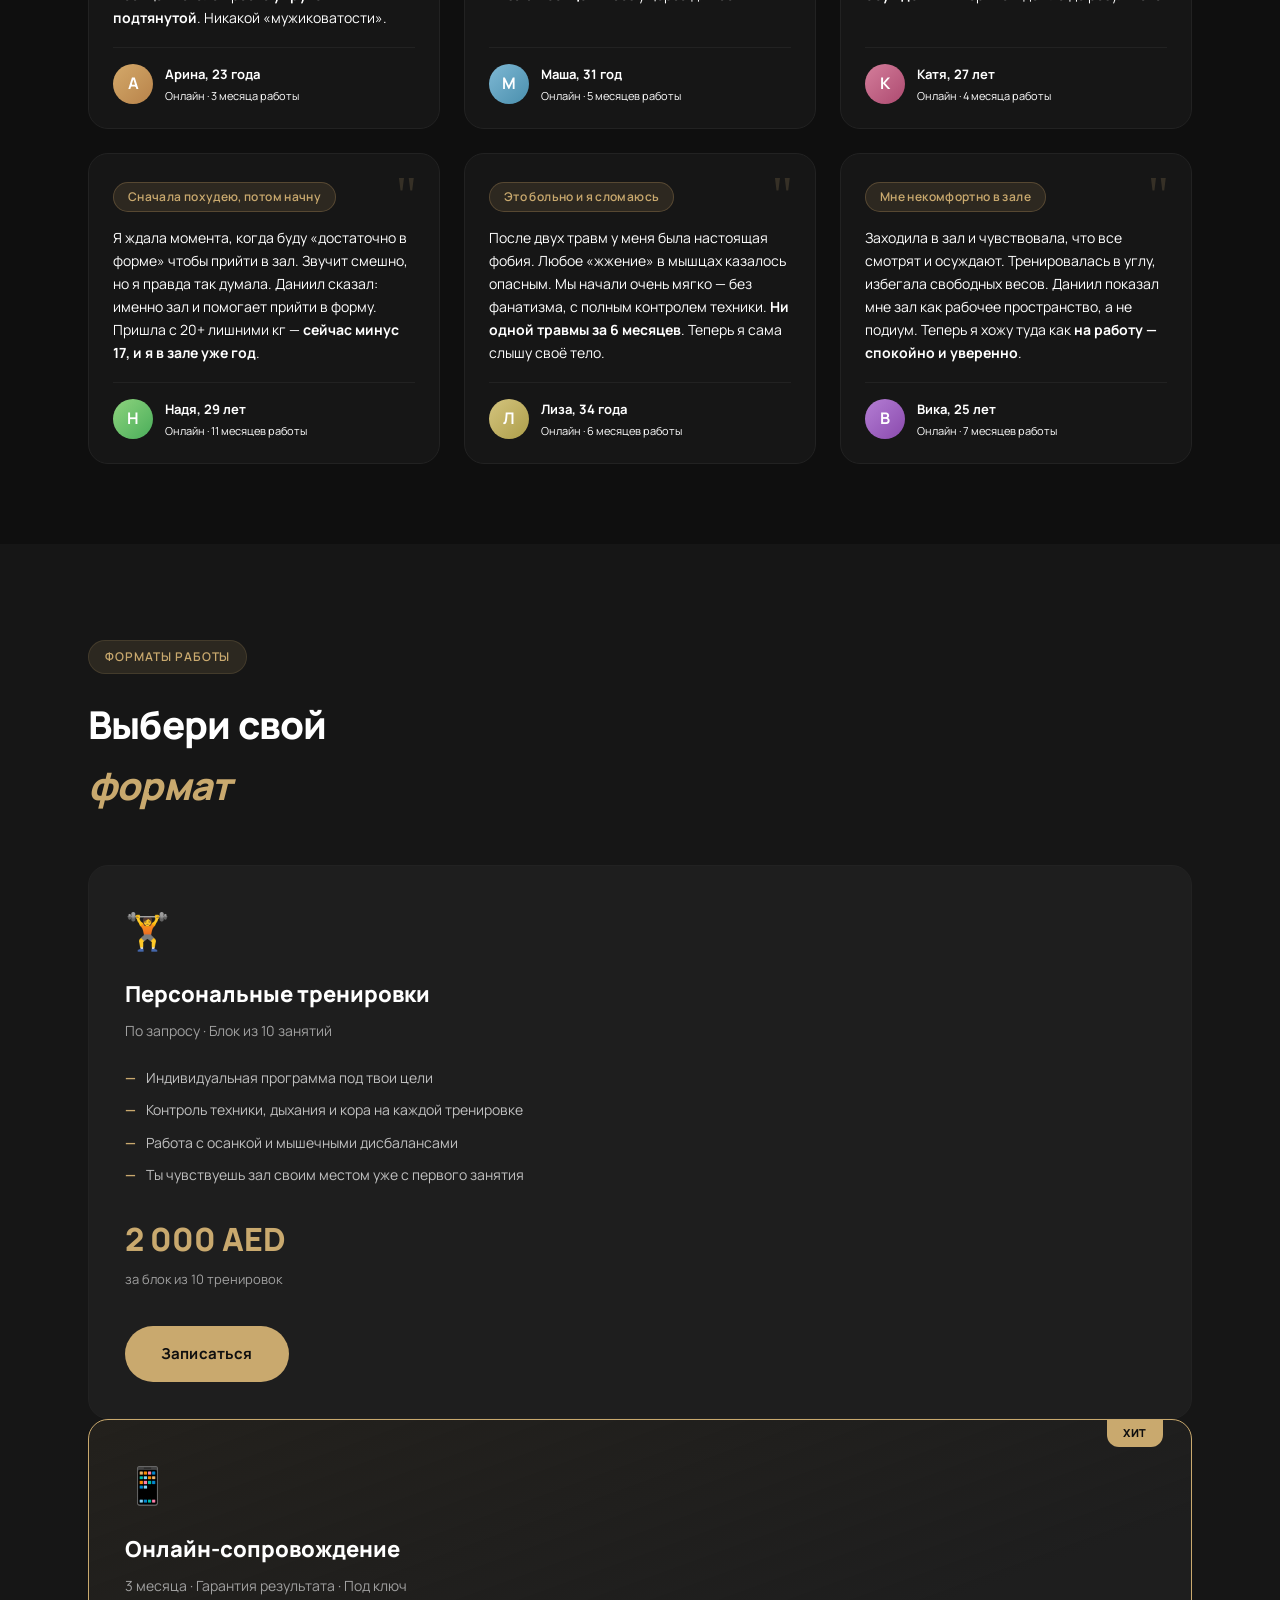
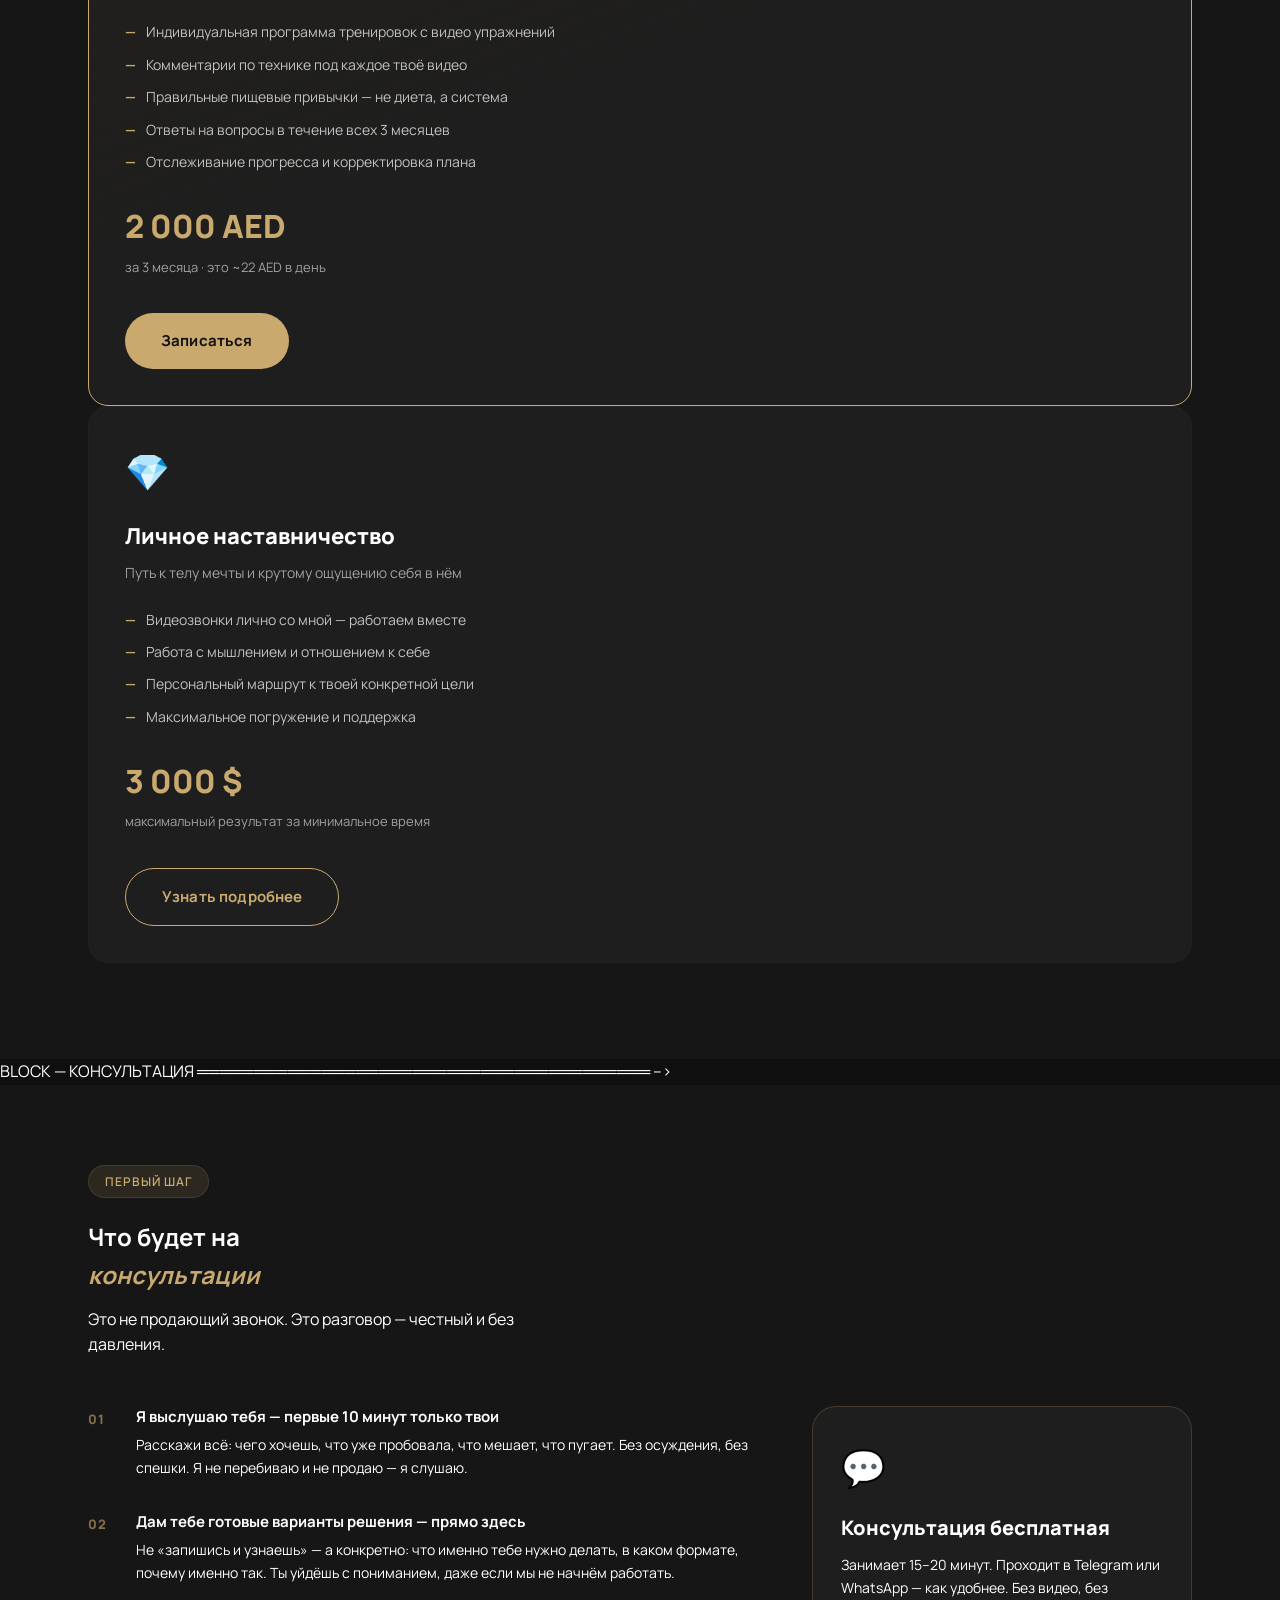
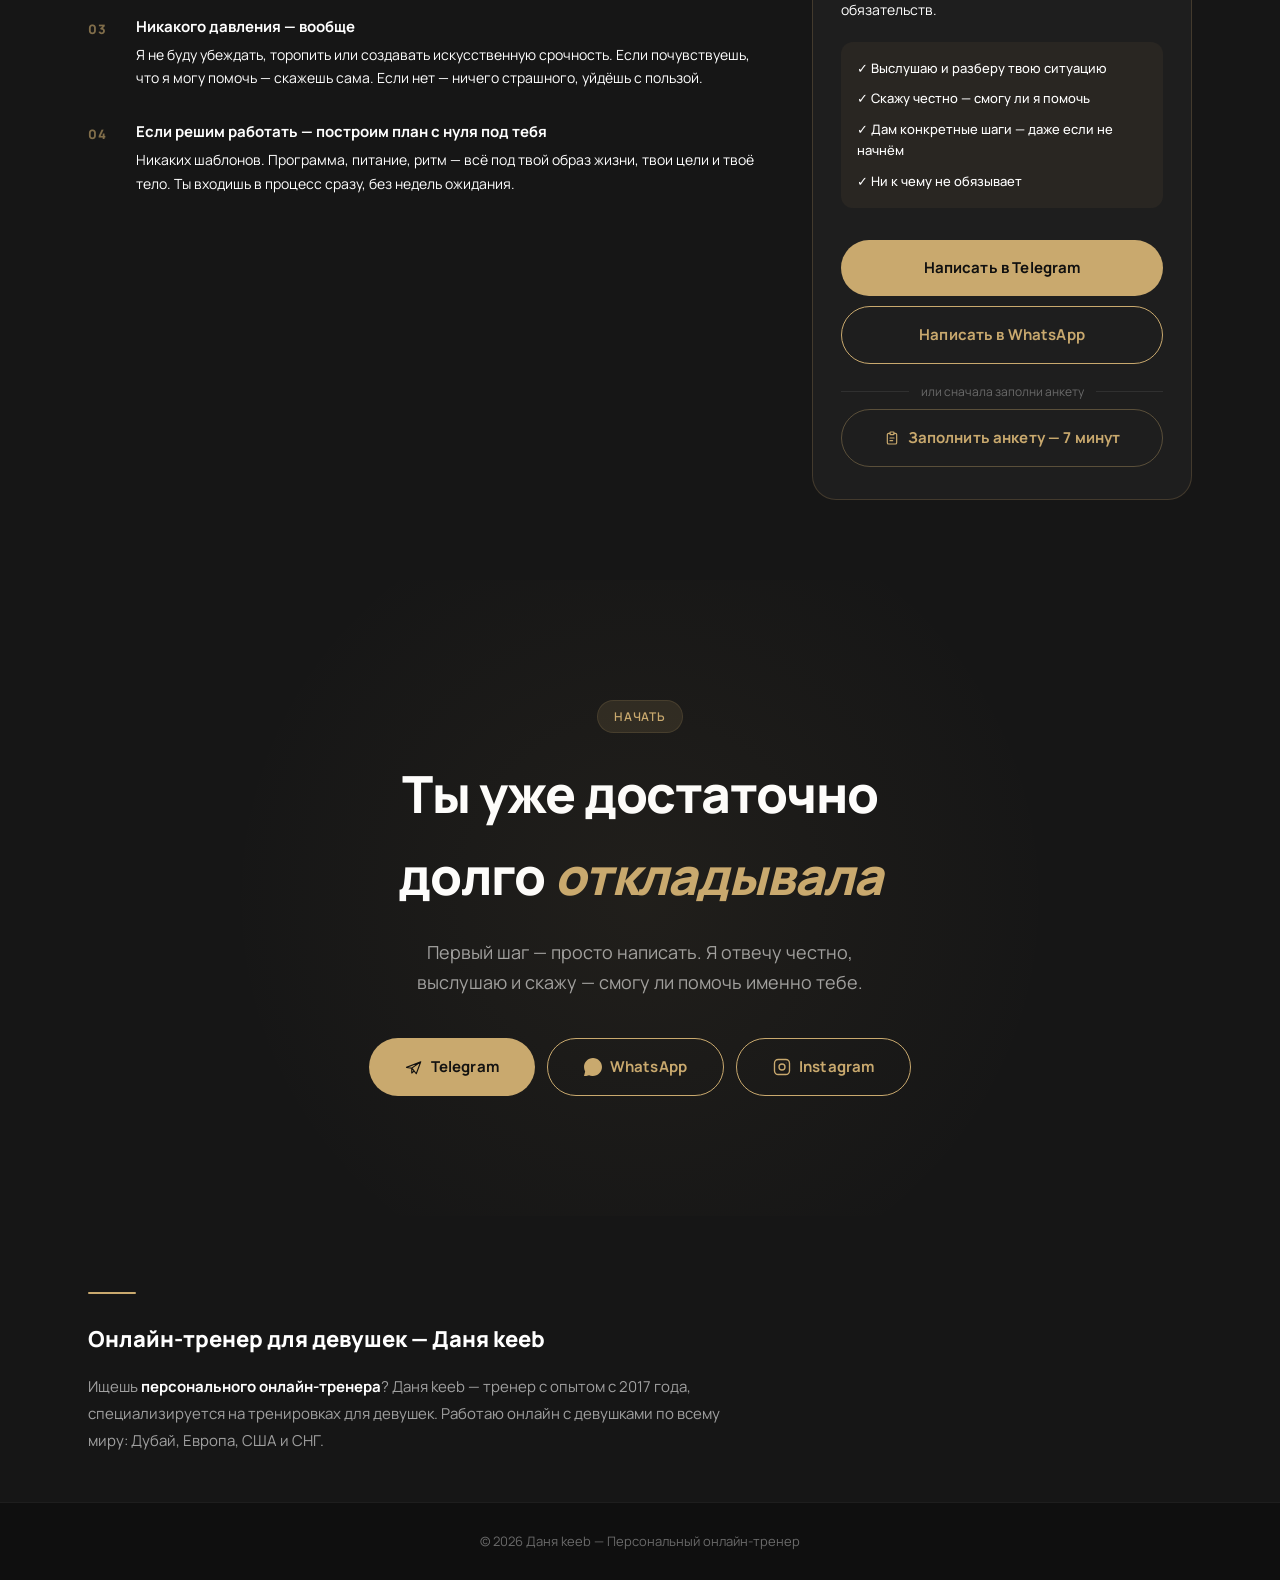
==== commit 05233486: "Full international adaptation: online trainer, remove all cities, update SEO" ====
--- a/index.html
+++ b/index.html
@@ -20,17 +20,17 @@
   <meta name="viewport" content="width=device-width, initial-scale=1.0">
 
   <!-- SEO -->
-  <title>Персональный тренер для девушек в Дубае — Даня keeb | Тренировки и похудение</title>
-  <meta name="description" content="Персональный тренер Даня keeb в Дубае. Тренировки для девушек: похудение, коррекция фигуры, постановка техники. Без жёсткости. Записаться: @dani.keeb">
-  <meta name="keywords" content="personal trainer Dubai, fitness trainer Dubai, personal trainer for women Dubai, online fitness coach Dubai, weight loss trainer Dubai, women workout Dubai, Dani keeb trainer, dani keeb Dubai, персональный тренер Дубай, тренер для девушек Дубай">
+  <title>Онлайн-тренер для девушек — Даня keeb | Тренировки и похудение</title>
+  <meta name="description" content="Персональный онлайн-тренер Даня keeb. Тренировки для девушек по всему миру: похудение, коррекция фигуры, постановка техники. Без жёсткости. Записаться: @dani.keeb">
+  <meta name="keywords" content="online personal trainer for women, fitness coach online, online trainer Dubai, weight loss online coach, personal trainer online Russian, тренер онлайн для девушек, онлайн тренер Дубай, персональный тренер онлайн, фитнес тренер онлайн, похудение с тренером онлайн">
   <meta name="robots" content="index, follow">
   <link rel="canonical" href="https://keebteachyou.fit/">
 
   <!-- Open Graph -->
   <meta property="og:type" content="website">
   <meta property="og:locale" content="ru_RU">
-  <meta property="og:title" content="Персональный тренер для девушек в Дубае — Даня keeb | Тренировки и похудение">
-  <meta property="og:description" content="Персональный тренер Даня keeb в Дубае. Тренировки для девушек: похудение, коррекция фигуры, постановка техники. Без жёсткости. Записаться: @dani.keeb">
+  <meta property="og:title" content="Онлайн-тренер для девушек — Даня keeb">
+  <meta property="og:description" content="Персональный онлайн-тренер. Тренировки по видеосвязи для девушек по всему миру. Без жёсткости.">
   <meta property="og:url" content="https://keebteachyou.fit/">
   <meta property="og:image" content="https://keebteachyou.fit/img/about_1.jpg">
   <meta property="og:image:width" content="1200">
@@ -39,8 +39,8 @@
 
   <!-- Twitter Card -->
   <meta name="twitter:card" content="summary_large_image">
-  <meta name="twitter:title" content="Персональный тренер для девушек в Дубае — Даня keeb | Тренировки и похудение">
-  <meta name="twitter:description" content="Персональный тренер Даня keeb в Дубае. Тренировки для девушек: похудение, коррекция фигуры, постановка техники. Без жёсткости. Записаться: @dani.keeb">
+  <meta name="twitter:title" content="Онлайн-тренер для девушек — Даня keeb">
+  <meta name="twitter:description" content="Персональный онлайн-тренер. Тренировки по видеосвязи для девушек по всему миру. Без жёсткости.">
   <meta name="twitter:image" content="https://keebteachyou.fit/img/about_1.jpg">
 
   <!-- Yandex -->
@@ -59,17 +59,13 @@
   "@type": "Person",
   "name": "Даня keeb",
   "jobTitle": "Персональный тренер",
-  "description": "Персональный тренер для девушек в Дубае. Помогает выглядеть лучше и кайфовать от процесса без жёсткости.",
+  "description": "Персональный онлайн-тренер для девушек. Помогает выглядеть лучше и кайфовать от процесса без жёсткости. Работает по всему миру.",
   "url": "https://keebteachyou.fit/",
   "sameAs": [
     "https://t.me/danikeeb",
     "https://www.instagram.com/dani.keeb"
   ],
-  "address": {
-    "@type": "PostalAddress",
-    "addressLocality": "Dubai",
-    "addressCountry": "AE"
-  }
+  "knowsAbout": ["fitness", "personal training", "weight loss", "online coaching"]
 }
 </script>
   <script type="application/ld+json">
@@ -78,8 +74,8 @@
   "@type": "Service",
   "name": "Персональные тренировки Даня keeb",
   "provider": {"@type": "Person", "name": "Даня keeb"},
-  "areaServed": "Dubai",
-  "description": "Персональные тренировки для девушек в Дубае без жёсткости"
+  "areaServed": "Worldwide",
+  "description": "Персональные онлайн-тренировки для девушек по всему миру без жёсткости"
 }
 </script>
 </head>
@@ -118,7 +114,7 @@
       <div class="hero-content">
         <div class="hero-badge">
       <div class="hero-badge-dot"></div>
-      <span class="hero-badge-text">Персональный тренер · Дубай</span>
+      <span class="hero-badge-text">Онлайн-тренер · Работаю по всему миру</span>
     </div>
 
     <h1>Ходишь в зал,<br>но чувствуешь, что<br><em>топчешься на месте?</em></h1>
@@ -704,7 +700,7 @@
           <div class="fear-avatar" style="background: linear-gradient(135deg, #7eb8d4, #4a8fad);">М</div>
           <div>
             <div class="fear-name">Маша, 31 год</div>
-            <div class="fear-meta">Санкт-Петербург · 5 месяцев работы</div>
+            <div class="fear-meta">Онлайн · 5 месяцев работы</div>
           </div>
         </div>
       </div>
@@ -718,7 +714,7 @@
           <div class="fear-avatar" style="background: linear-gradient(135deg, #d47e9b, #ad4a70);">К</div>
           <div>
             <div class="fear-name">Катя, 27 лет</div>
-            <div class="fear-meta">Казань · 4 месяца работы</div>
+            <div class="fear-meta">Онлайн · 4 месяца работы</div>
           </div>
         </div>
       </div>
@@ -732,7 +728,7 @@
           <div class="fear-avatar" style="background: linear-gradient(135deg, #8ed47e, #4aad5a);">Н</div>
           <div>
             <div class="fear-name">Надя, 29 лет</div>
-            <div class="fear-meta">Екатеринбург · 11 месяцев работы</div>
+            <div class="fear-meta">Онлайн · 11 месяцев работы</div>
           </div>
         </div>
       </div>
@@ -746,7 +742,7 @@
           <div class="fear-avatar" style="background: linear-gradient(135deg, #d4c47e, #ad9e4a);">Л</div>
           <div>
             <div class="fear-name">Лиза, 34 года</div>
-            <div class="fear-meta">Новосибирск · 6 месяцев работы</div>
+            <div class="fear-meta">Онлайн · 6 месяцев работы</div>
           </div>
         </div>
       </div>
@@ -760,7 +756,7 @@
           <div class="fear-avatar" style="background: linear-gradient(135deg, #b47ed4, #8a4aad);">В</div>
           <div>
             <div class="fear-name">Вика, 25 лет</div>
-            <div class="fear-meta">Краснодар · 7 месяцев работы</div>
+            <div class="fear-meta">Онлайн · 7 месяцев работы</div>
           </div>
         </div>
       </div>
@@ -780,7 +776,7 @@
     <div class="service-card">
       <div class="service-icon">🏋️</div>
       <div class="service-title">Персональные тренировки</div>
-      <div class="service-sub">Офлайн · Дубай · Блок из 10 занятий</div>
+      <div class="service-sub">По запросу · Блок из 10 занятий</div>
       <div class="service-features">
         <div class="service-feature">Индивидуальная программа под твои цели</div>
         <div class="service-feature">Контроль техники, дыхания и кора на каждой тренировке</div>
@@ -948,18 +944,18 @@
 <section style="padding:48px 0; background:var(--bg2);">
   <div class="container">
     <div class="divider"></div>
-    <h2 style="font-size:22px; font-weight:800; margin-bottom:16px;">Персональный тренер в Дубае — Даня keeb</h2>
+    <h2 style="font-size:22px; font-weight:800; margin-bottom:16px;">Онлайн-тренер для девушек — Даня keeb</h2>
     <p style="color:var(--grey); font-size:15px; line-height:1.8; max-width:640px;">
-      Ищешь <strong style="color:var(--white)">персонального тренера в Дубае</strong>?
+      Ищешь <strong style="color:var(--white)">персонального онлайн-тренера</strong>?
       Даня keeb — тренер с опытом с 2017 года, специализируется на тренировках для девушек.
-      Похудение, коррекция фигуры, постановка техники. Онлайн и персонально в Дубае.
+      Работаю онлайн с девушками по всему миру: Дубай, Европа, США и СНГ.
     </p>
   </div>
 </section>
 
 <footer>
   <div class="container">
-    © 2026 Даня keeb — Персональный тренер · Dubai
+    © 2026 Даня keeb — Персональный онлайн-тренер
   </div>
 </footer>
 
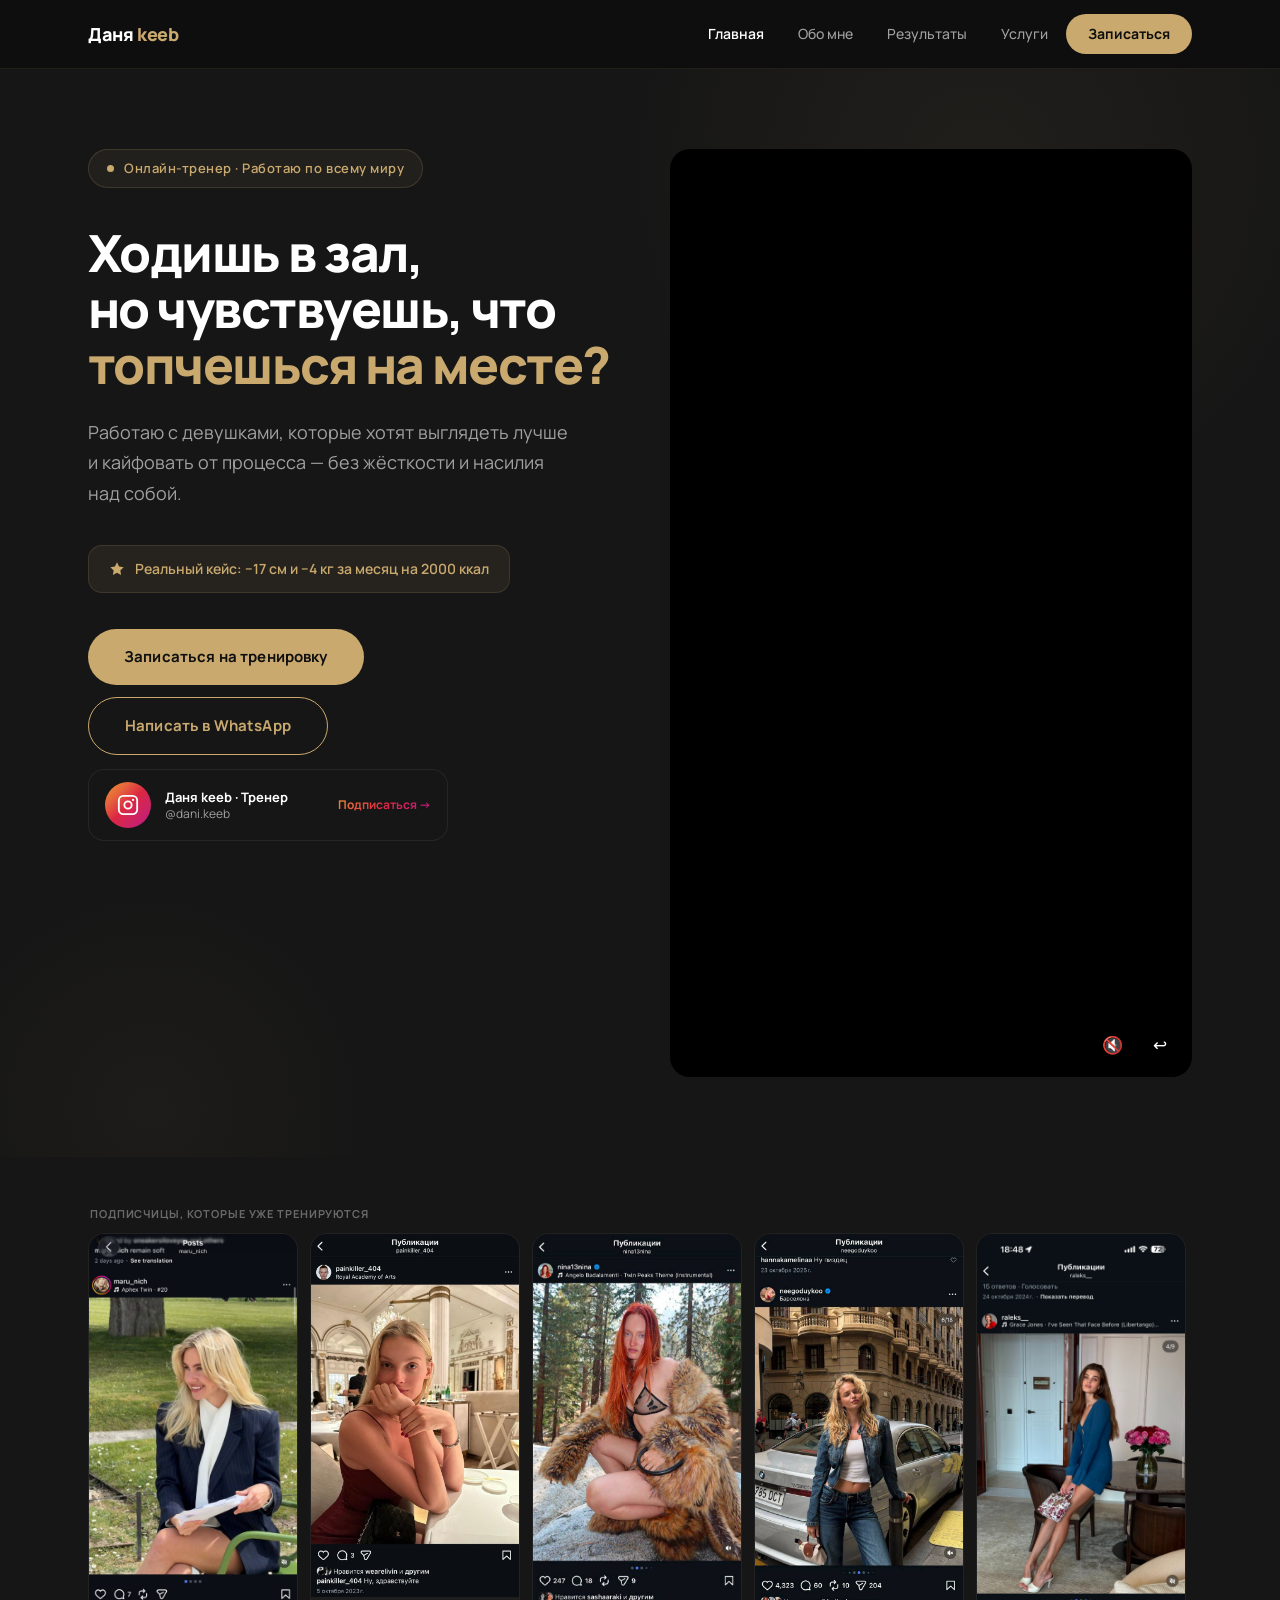
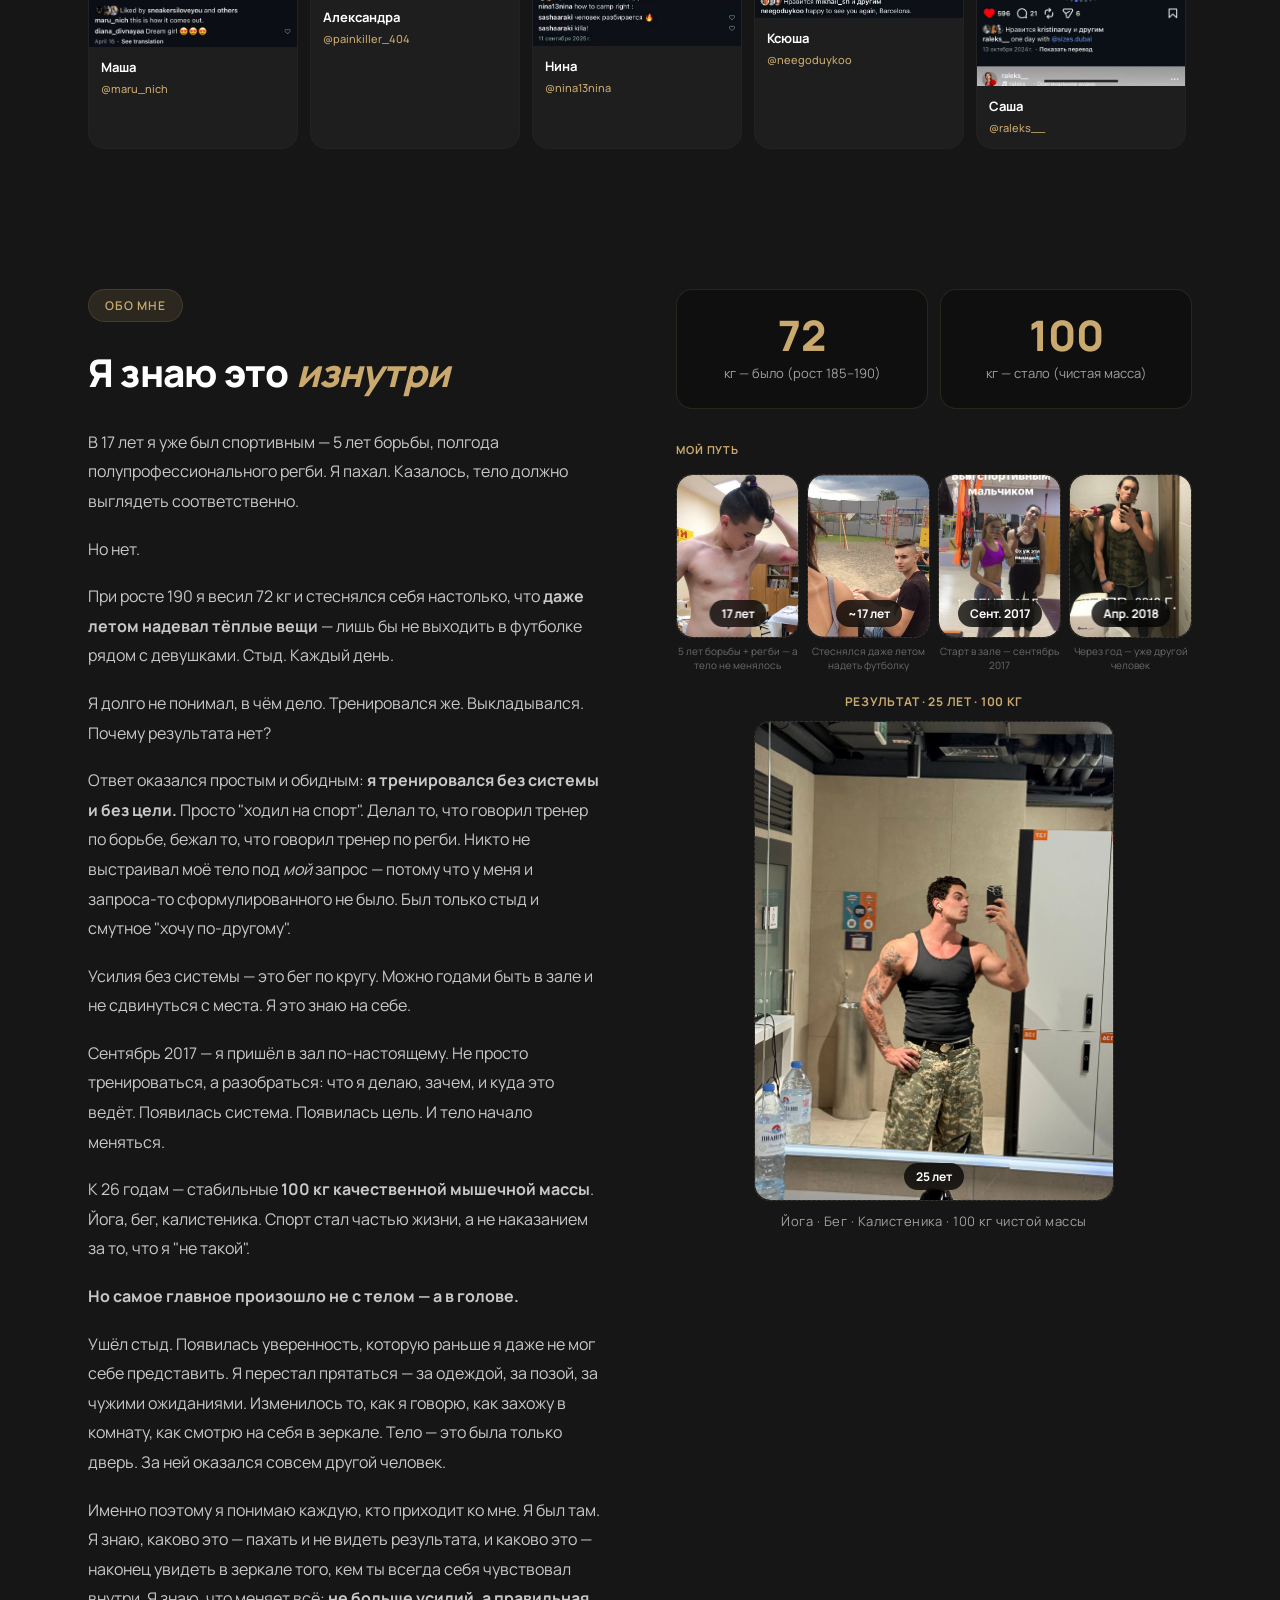
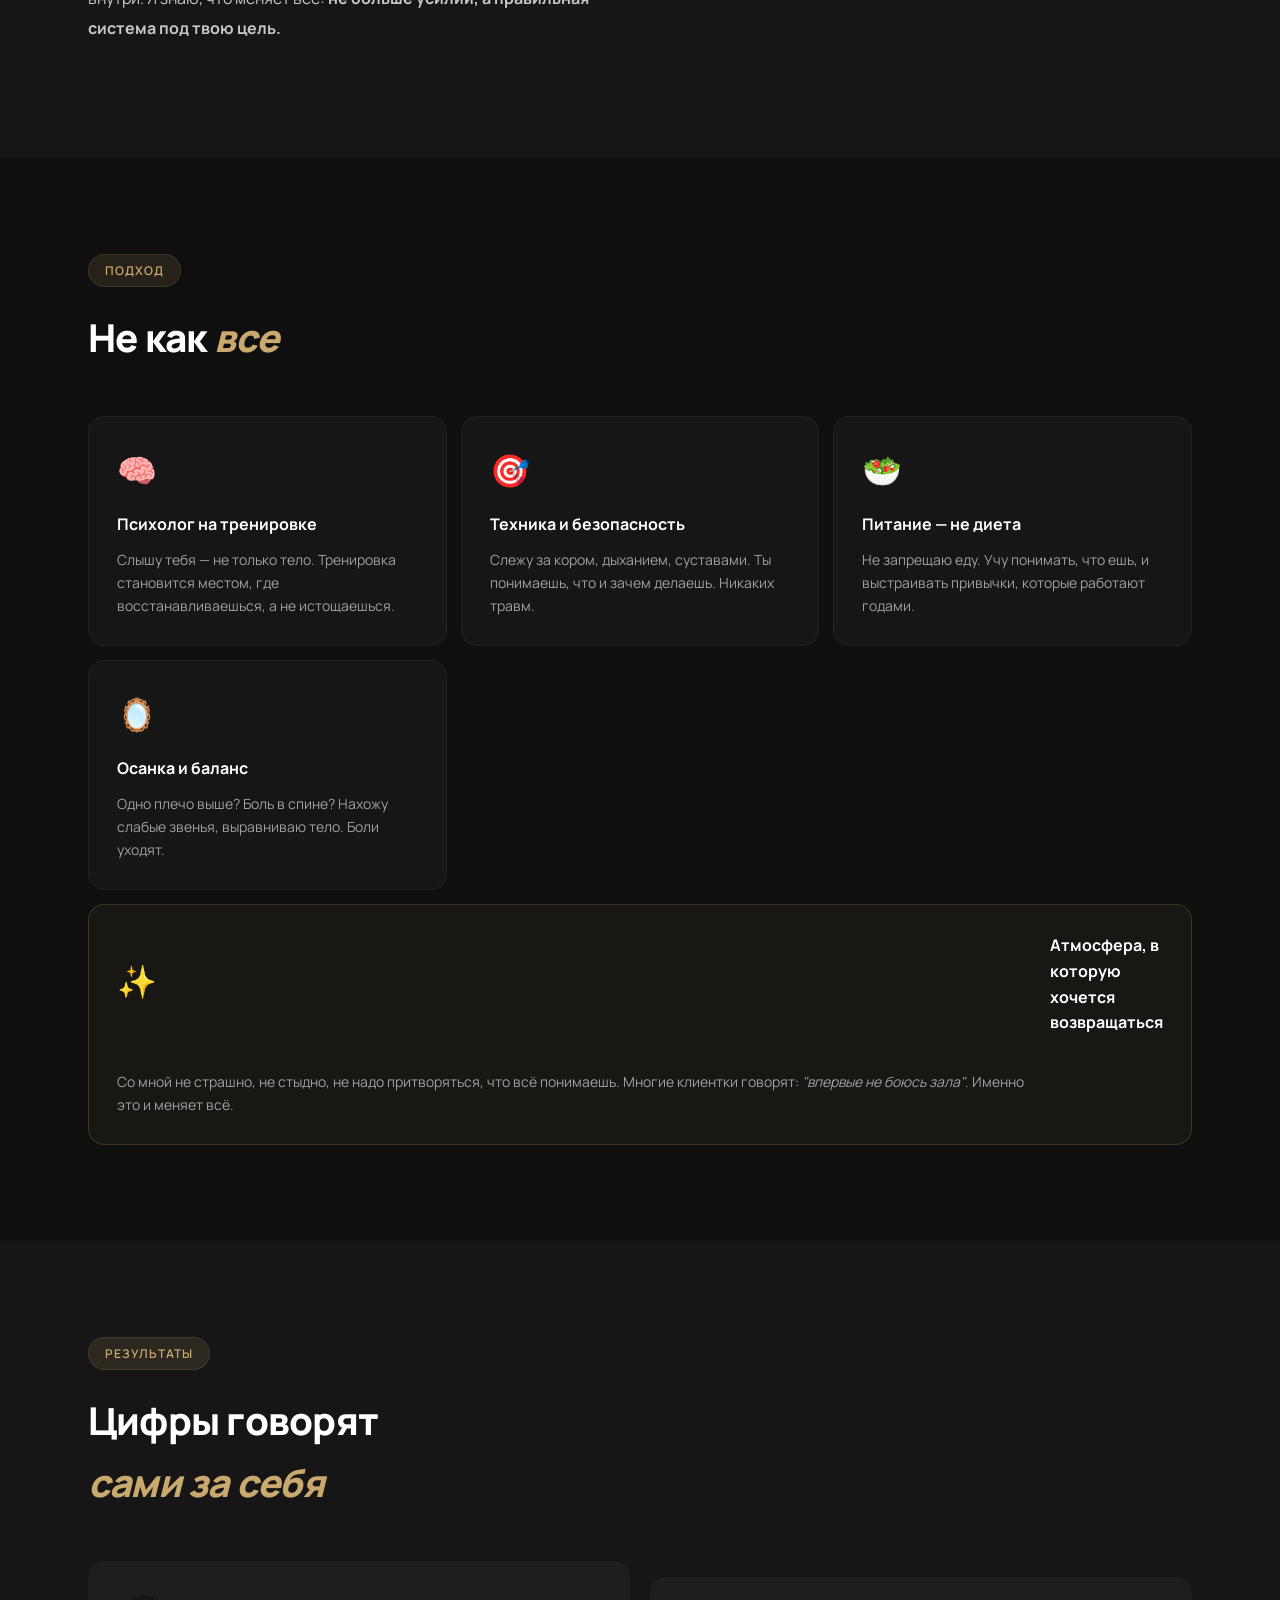
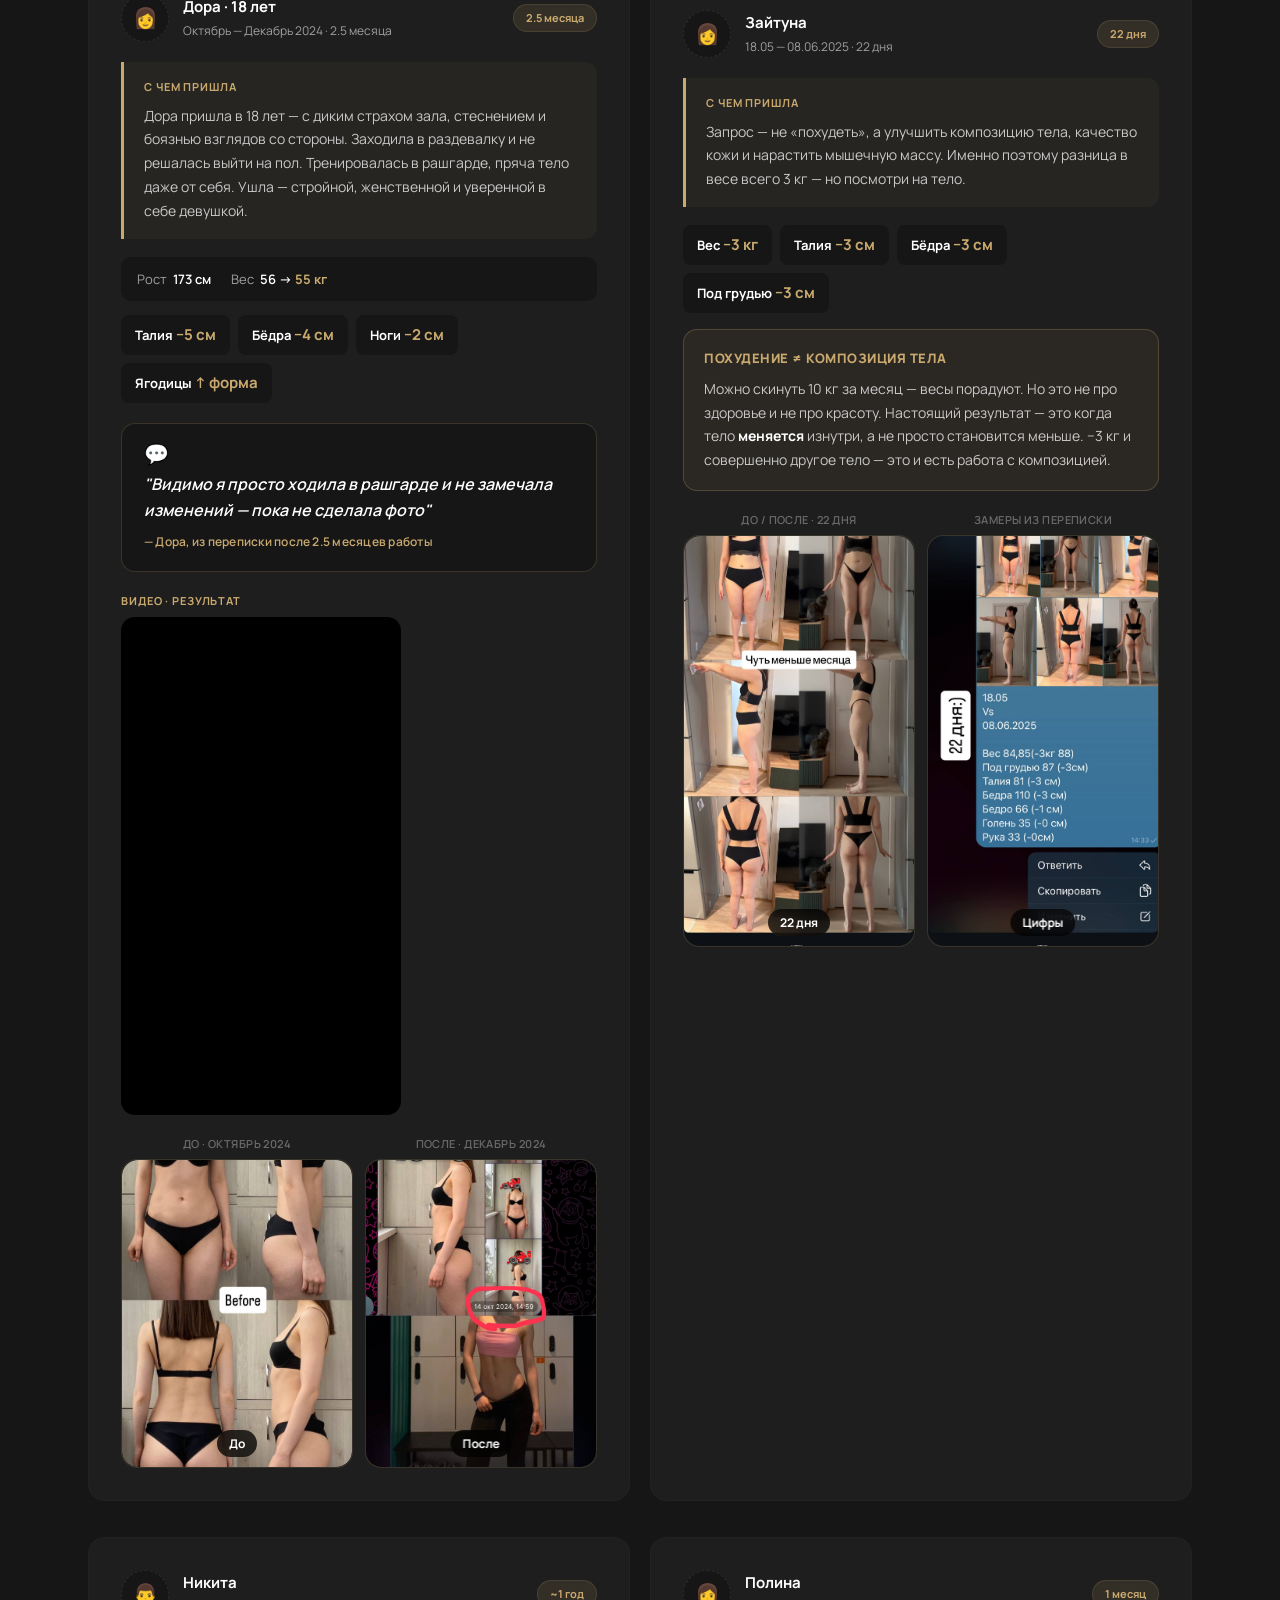
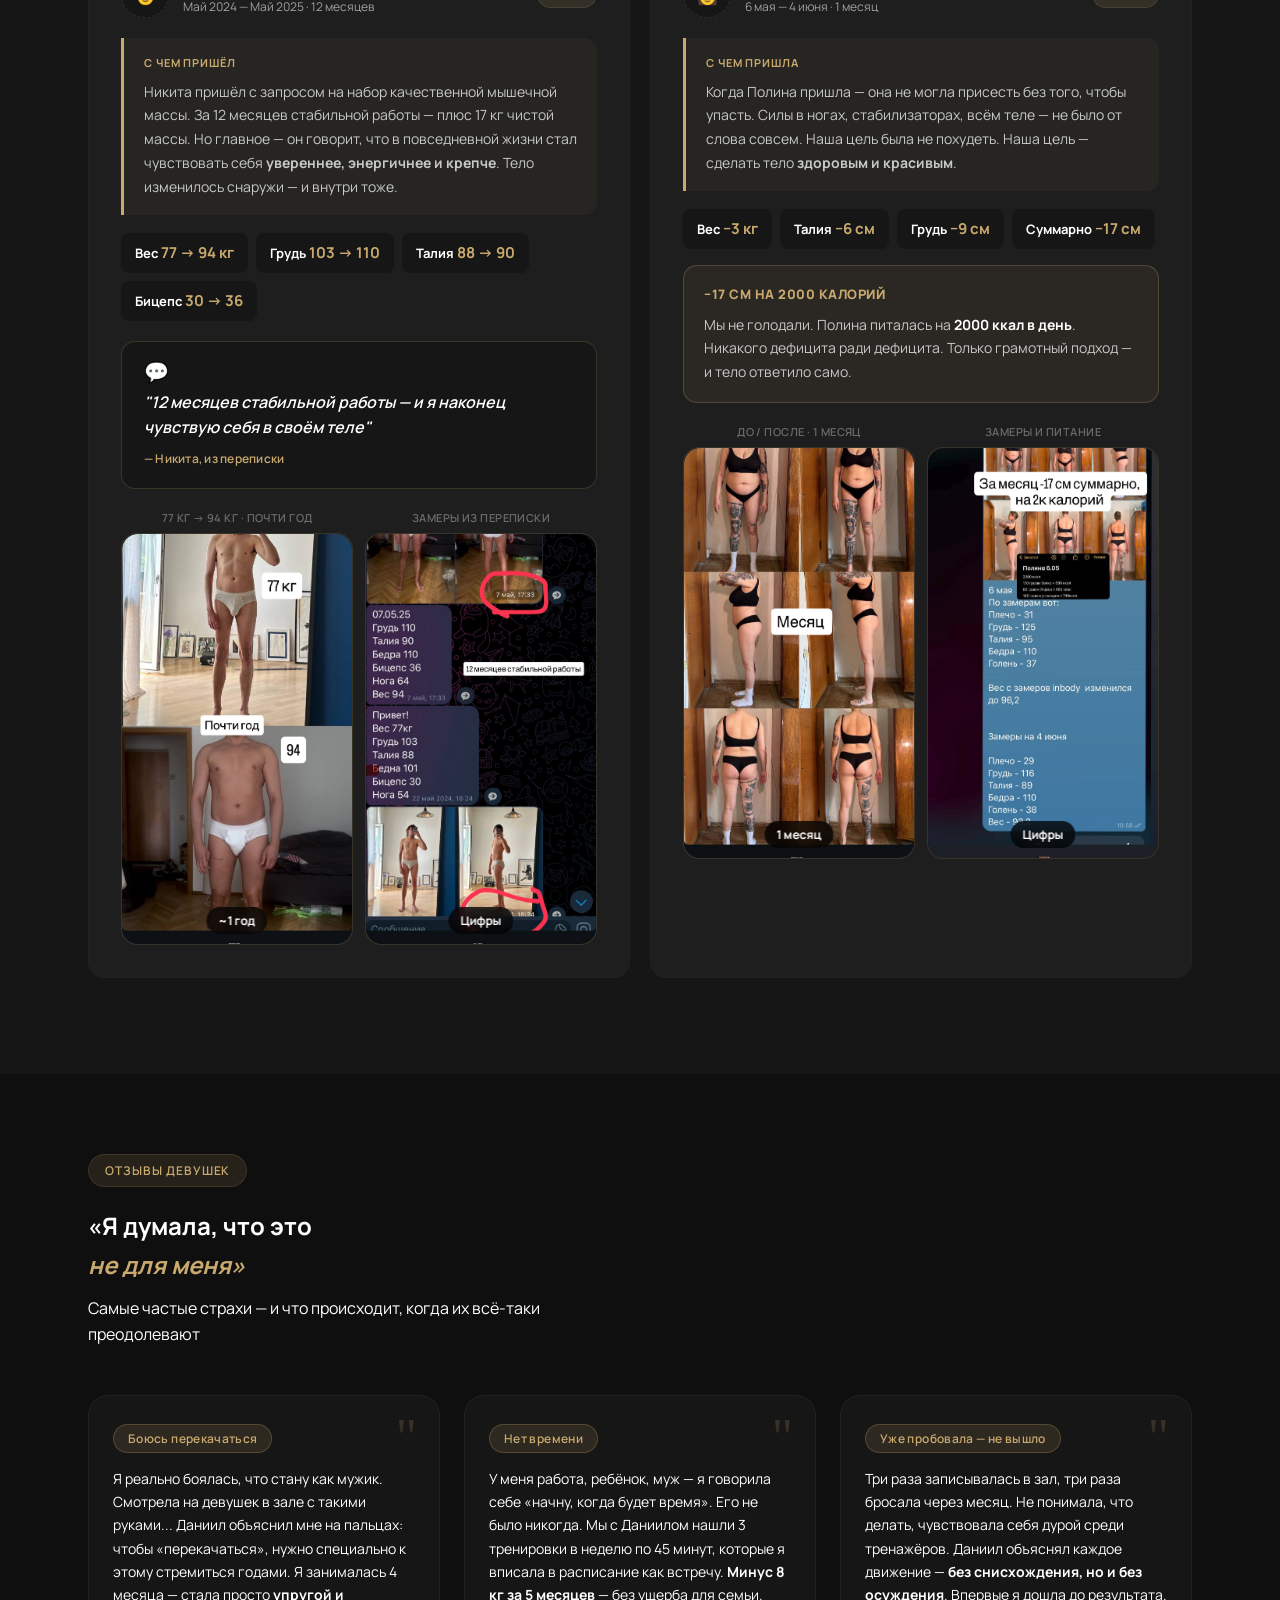
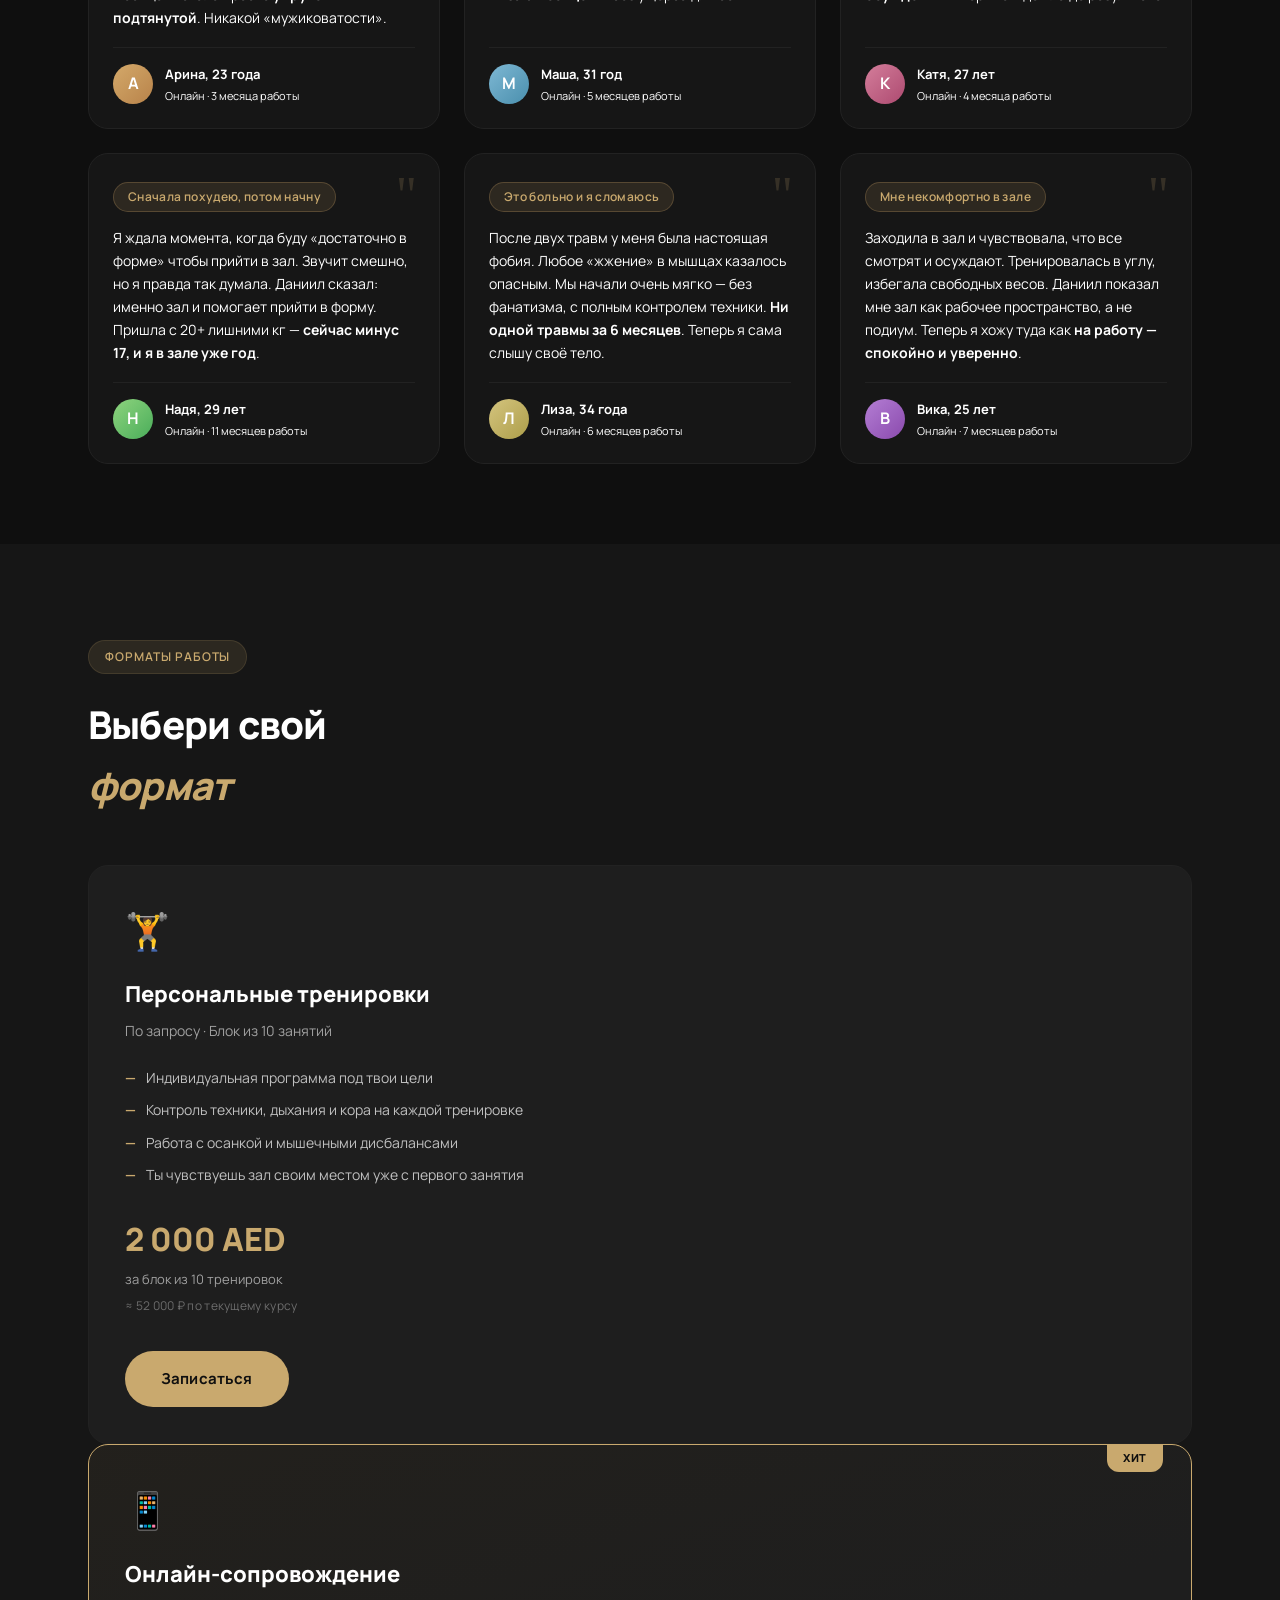
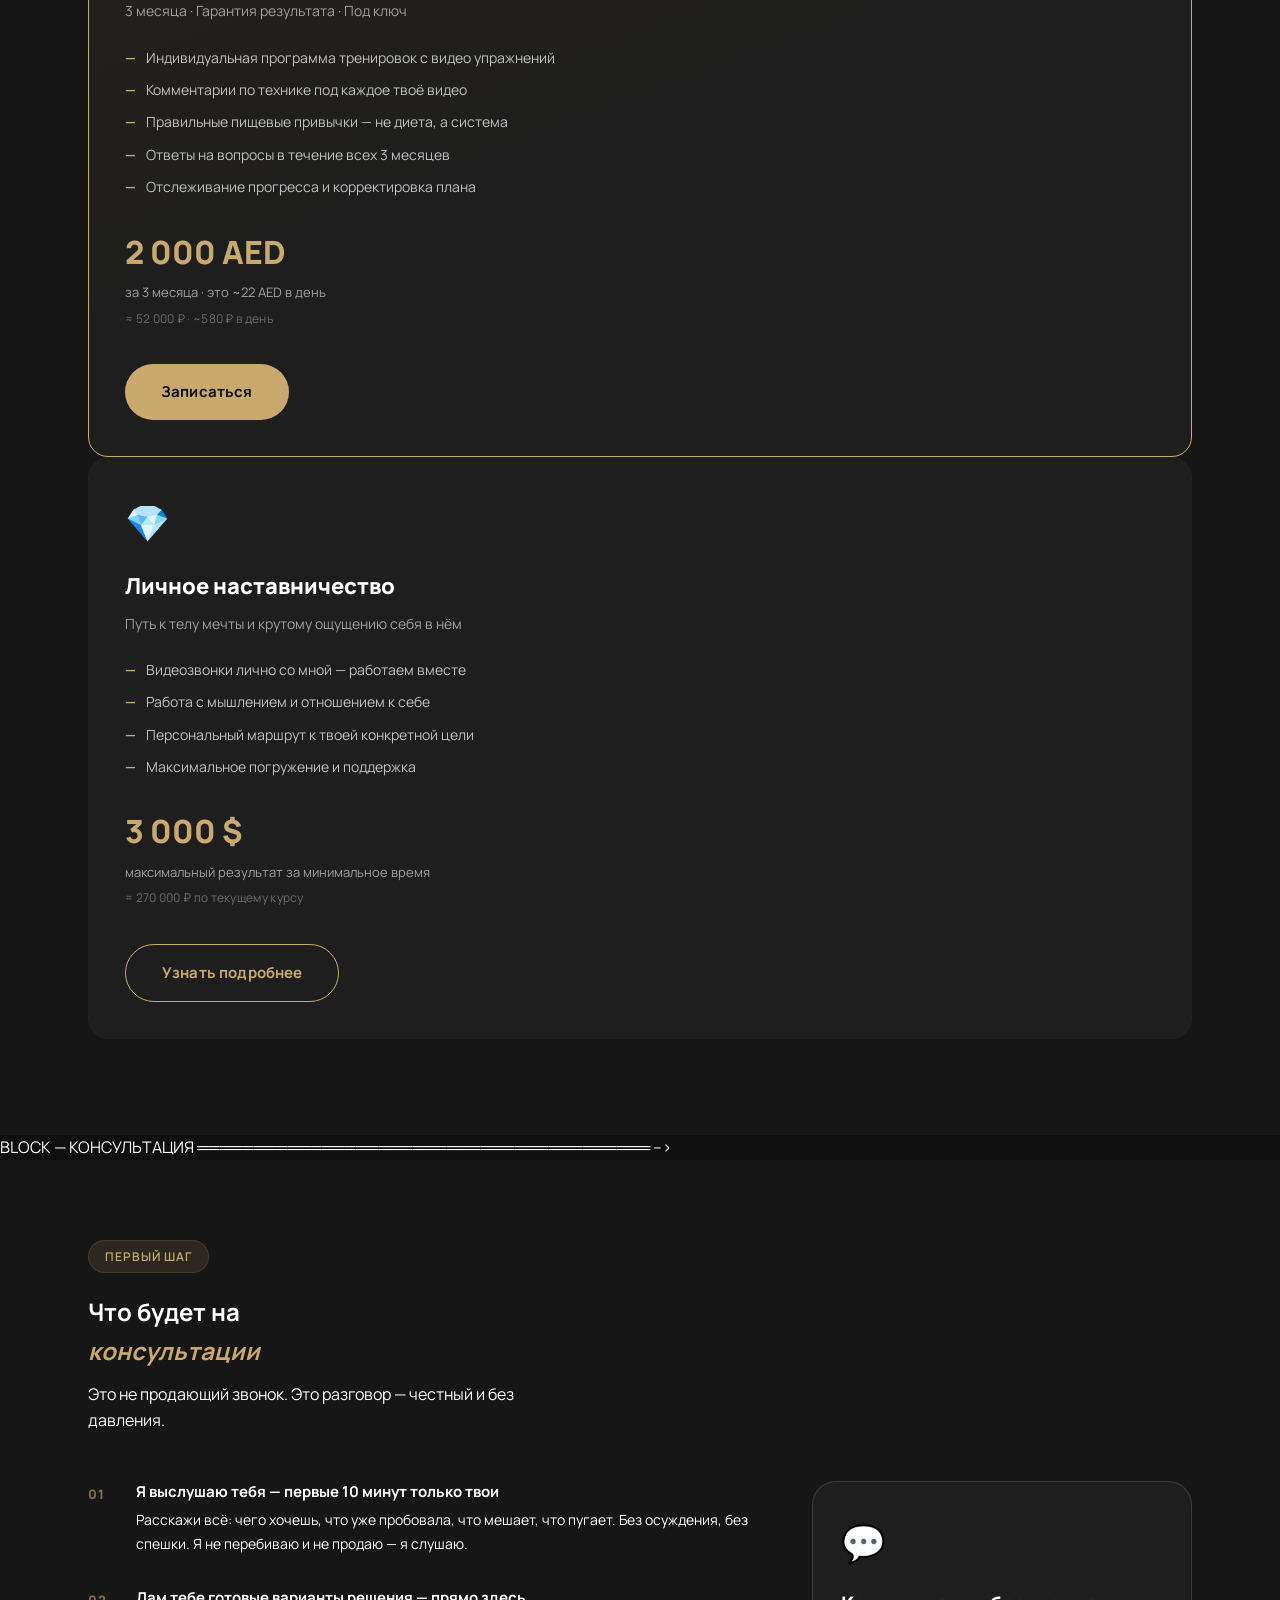
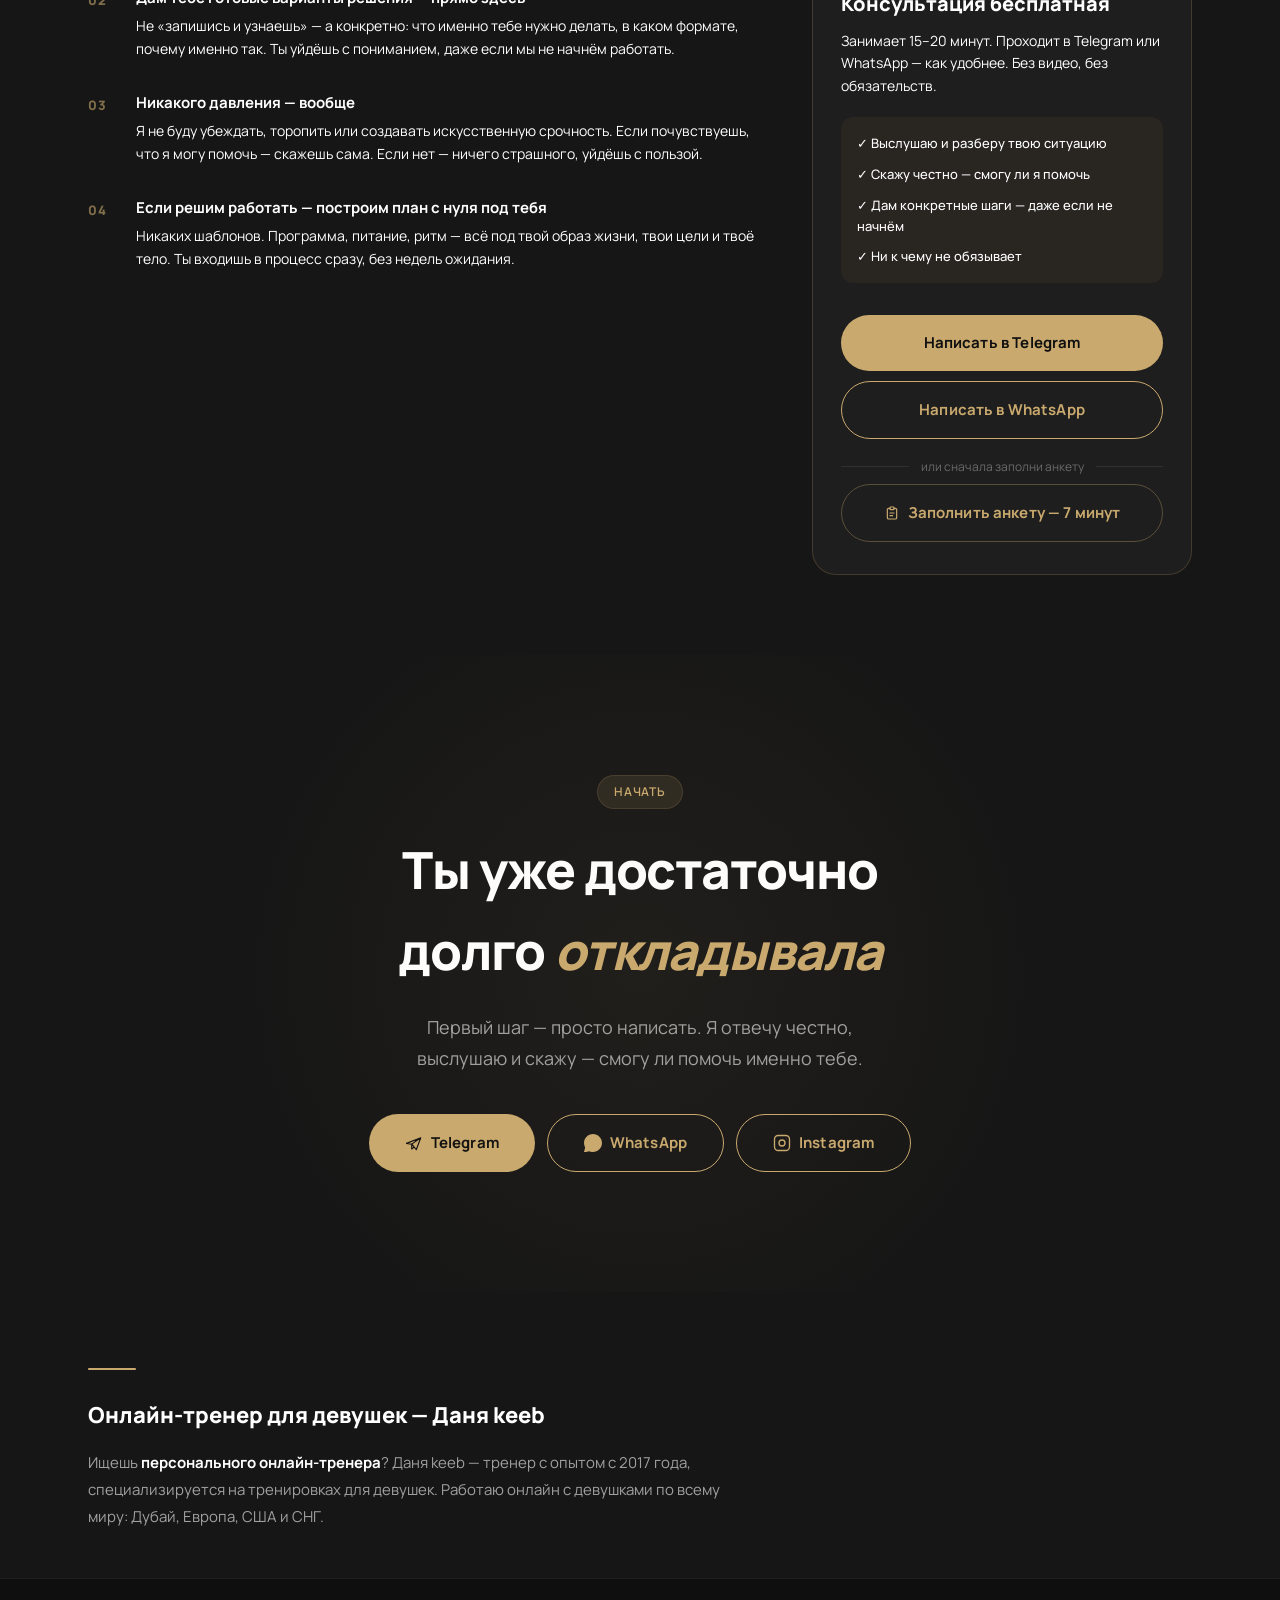
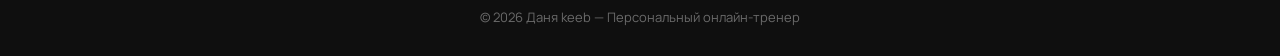
==== commit 27384157: "Add ruble prices + UTM note" ====
--- a/index.html
+++ b/index.html
@@ -785,6 +785,7 @@
       </div>
       <div class="service-price">2 000 AED</div>
       <div class="service-price-sub">за блок из 10 тренировок</div>
+      <div style="font-size:12px;color:rgba(255,255,255,0.35);margin-top:6px;letter-spacing:0.3px;">≈ 52 000 ₽ по текущему курсу</div>
       <div class="btn-row">
         <a href="https://t.me/danikeeb" class="btn" target="_blank">Записаться</a>
       </div>
@@ -805,6 +806,7 @@
       </div>
       <div class="service-price">2 000 AED</div>
       <div class="service-price-sub">за 3 месяца · это ~22 AED в день</div>
+      <div style="font-size:12px;color:rgba(255,255,255,0.35);margin-top:6px;letter-spacing:0.3px;">≈ 52 000 ₽ · ~580 ₽ в день</div>
       <div class="btn-row">
         <a href="https://t.me/danikeeb" class="btn" target="_blank">Записаться</a>
       </div>
@@ -823,6 +825,7 @@
       </div>
       <div class="service-price">3 000 $</div>
       <div class="service-price-sub">максимальный результат за минимальное время</div>
+      <div style="font-size:12px;color:rgba(255,255,255,0.35);margin-top:6px;letter-spacing:0.3px;">≈ 270 000 ₽ по текущему курсу</div>
       <div class="btn-row">
         <a href="https://t.me/danikeeb" class="btn btn-outline" target="_blank">Узнать подробнее</a>
       </div>
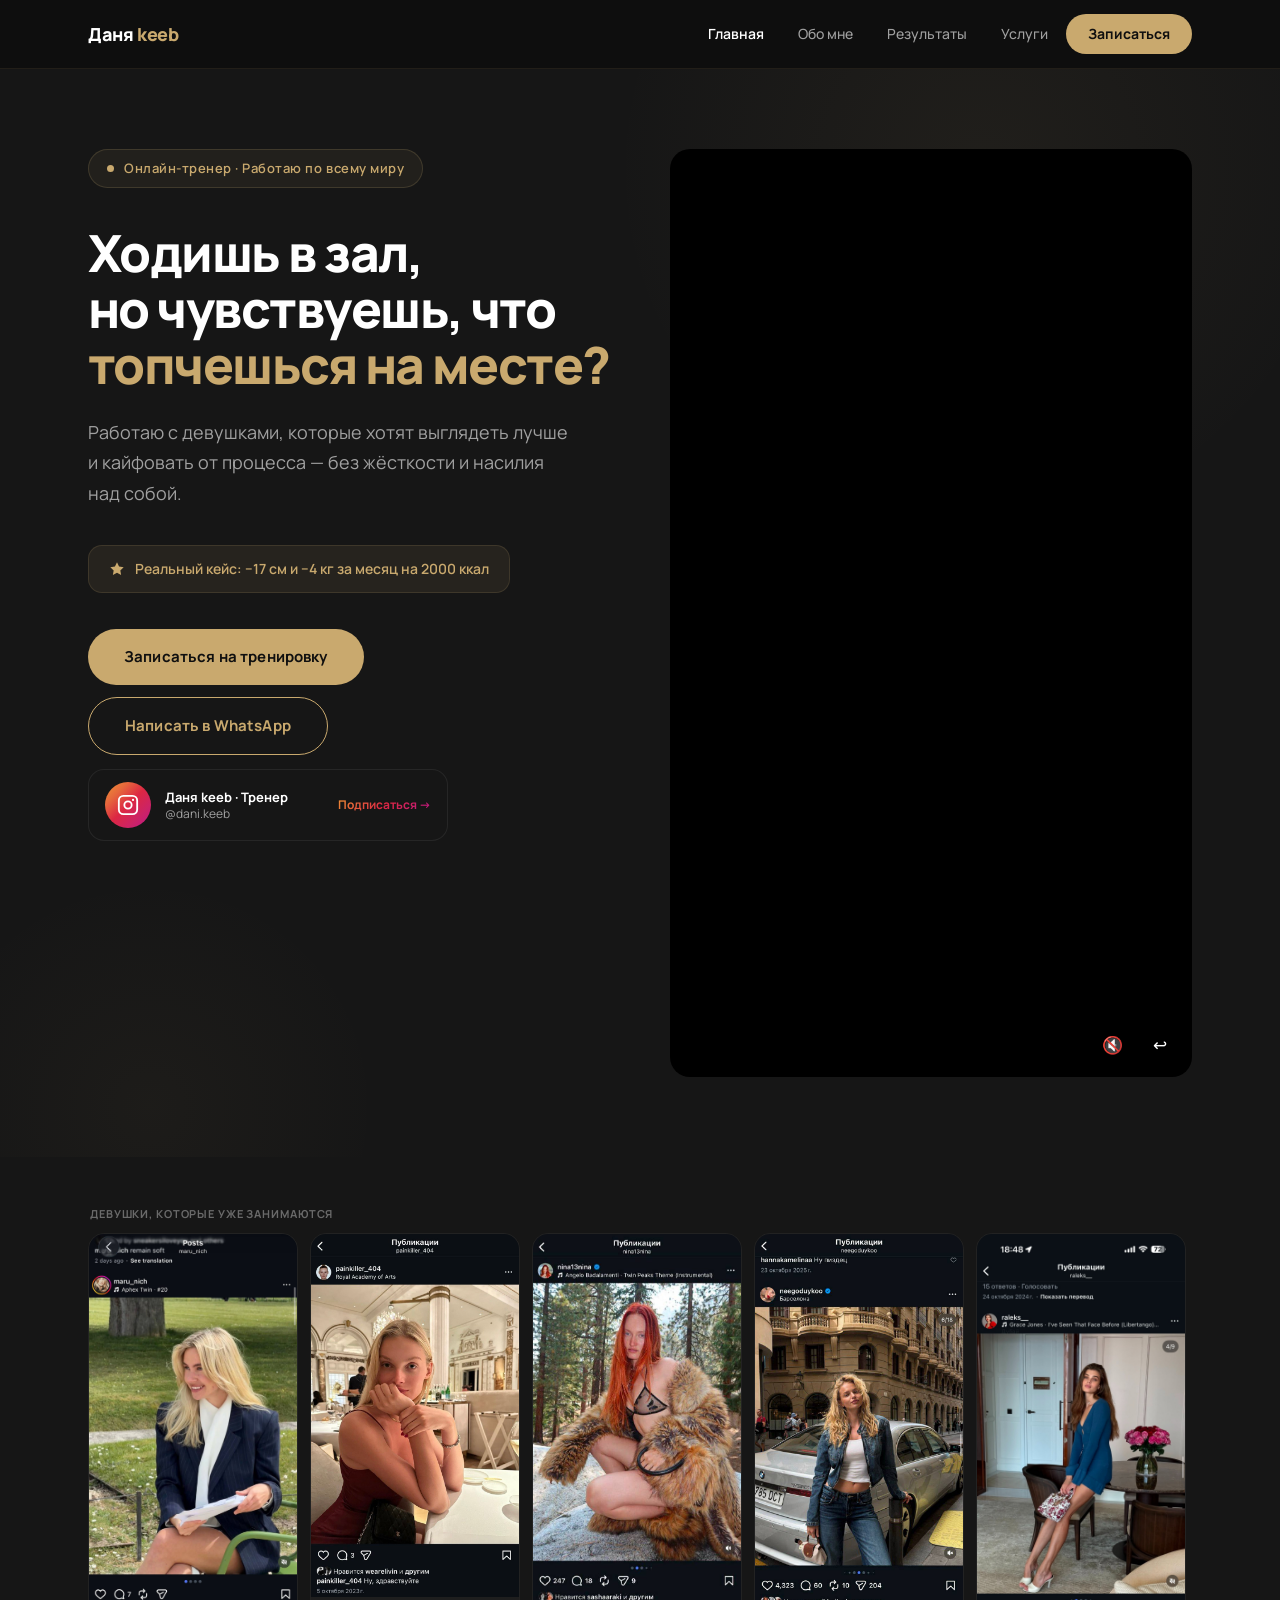
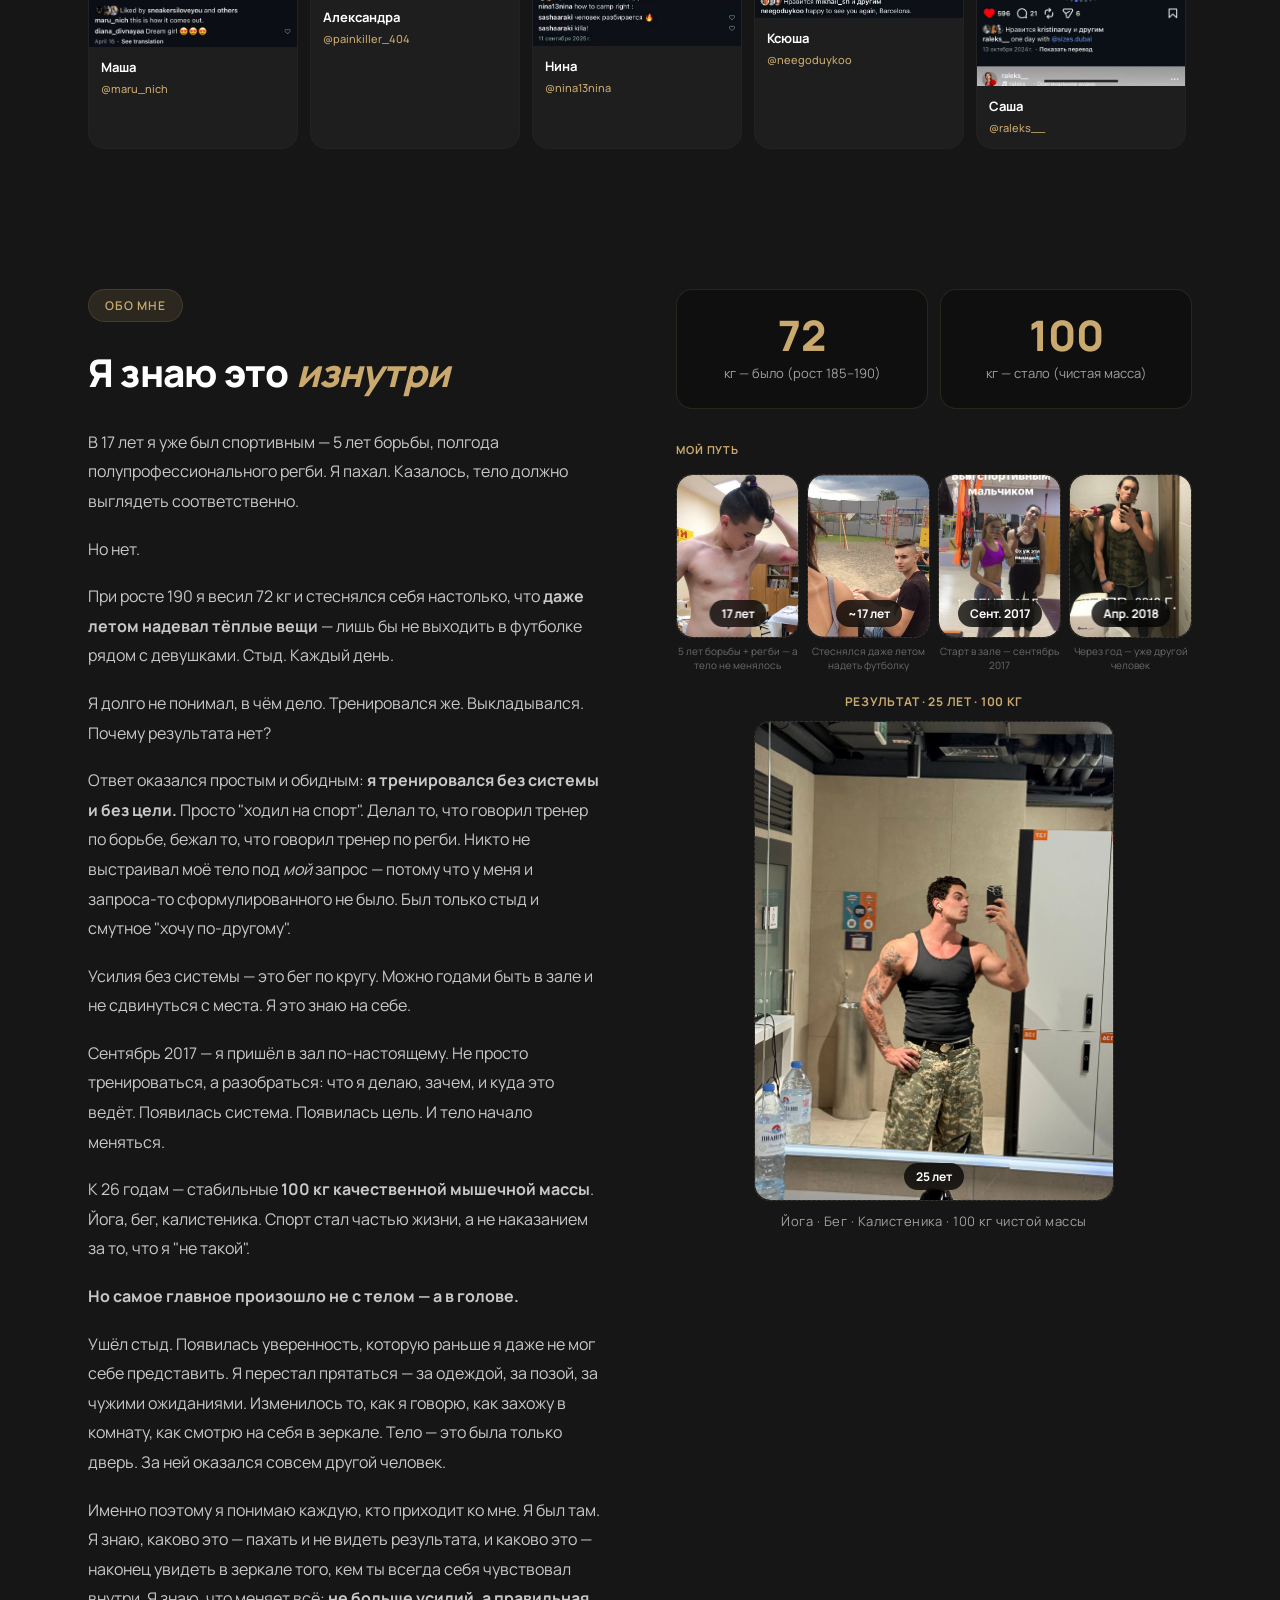
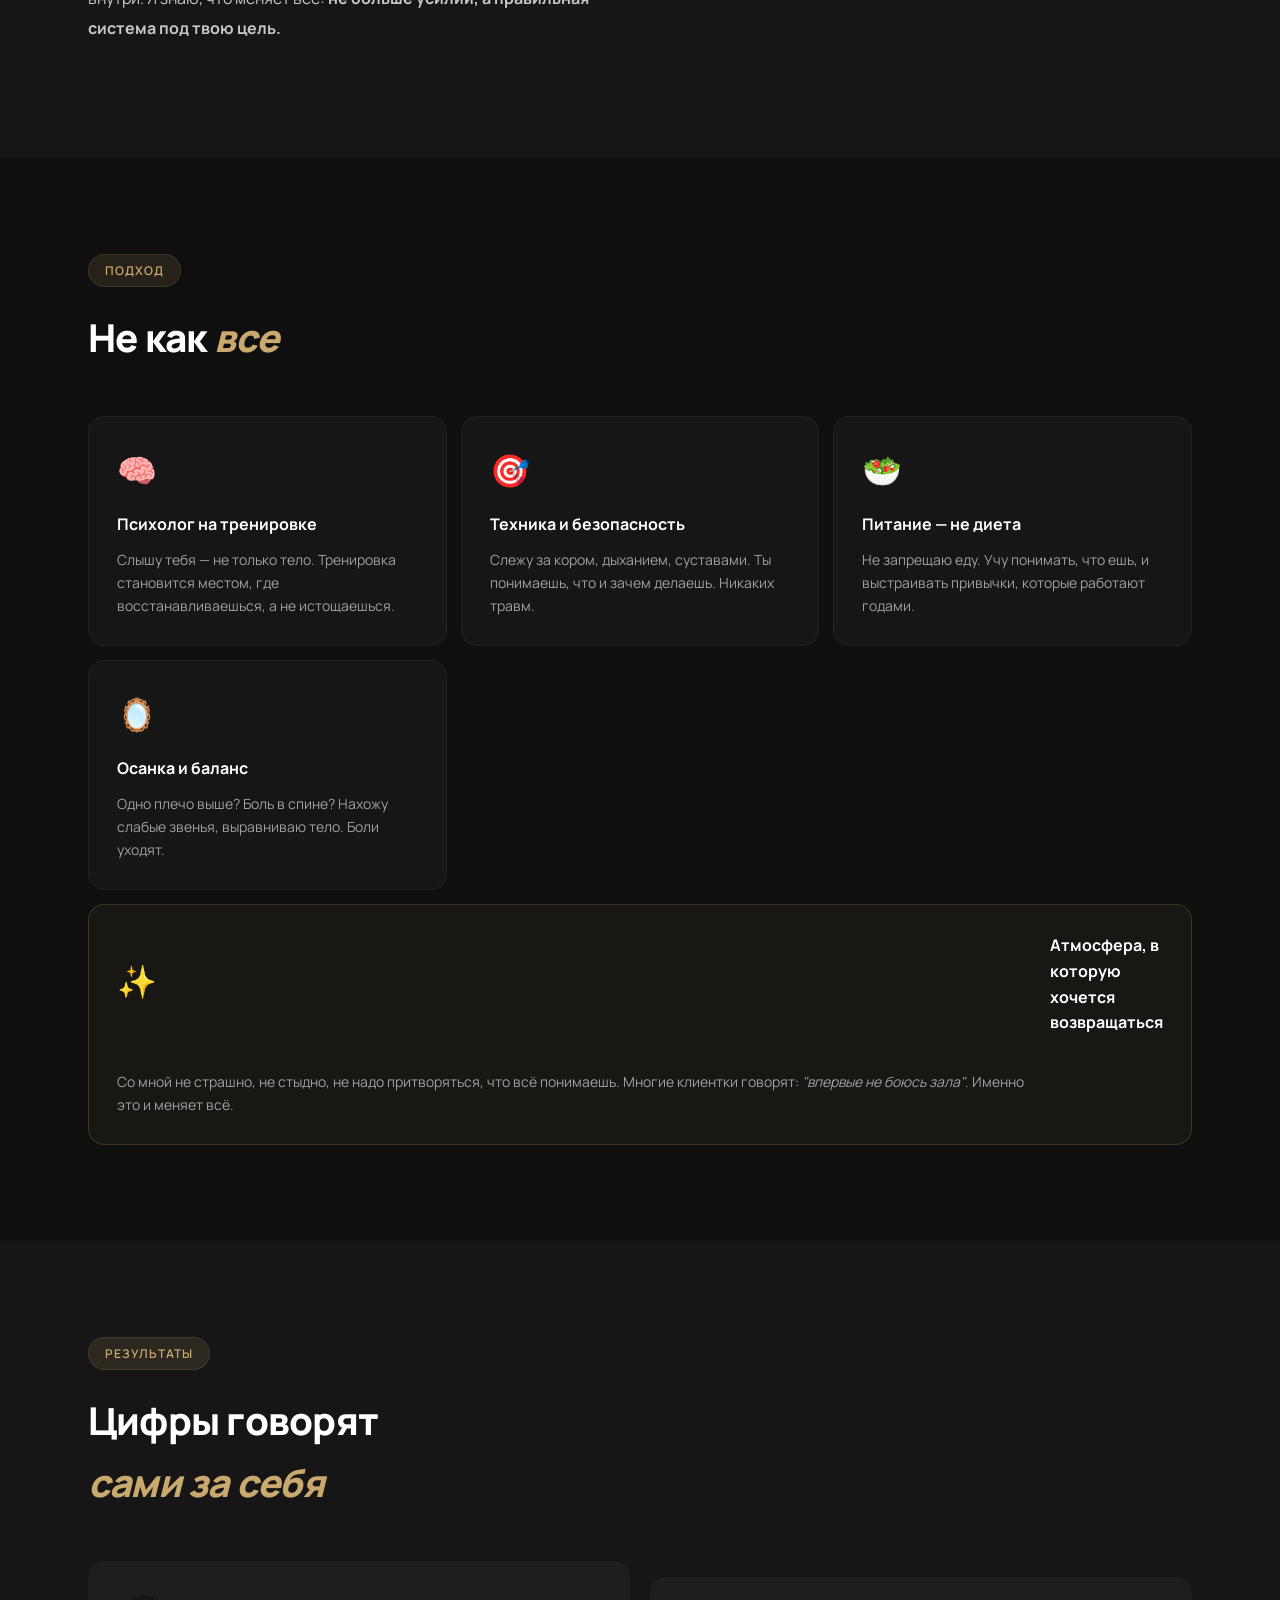
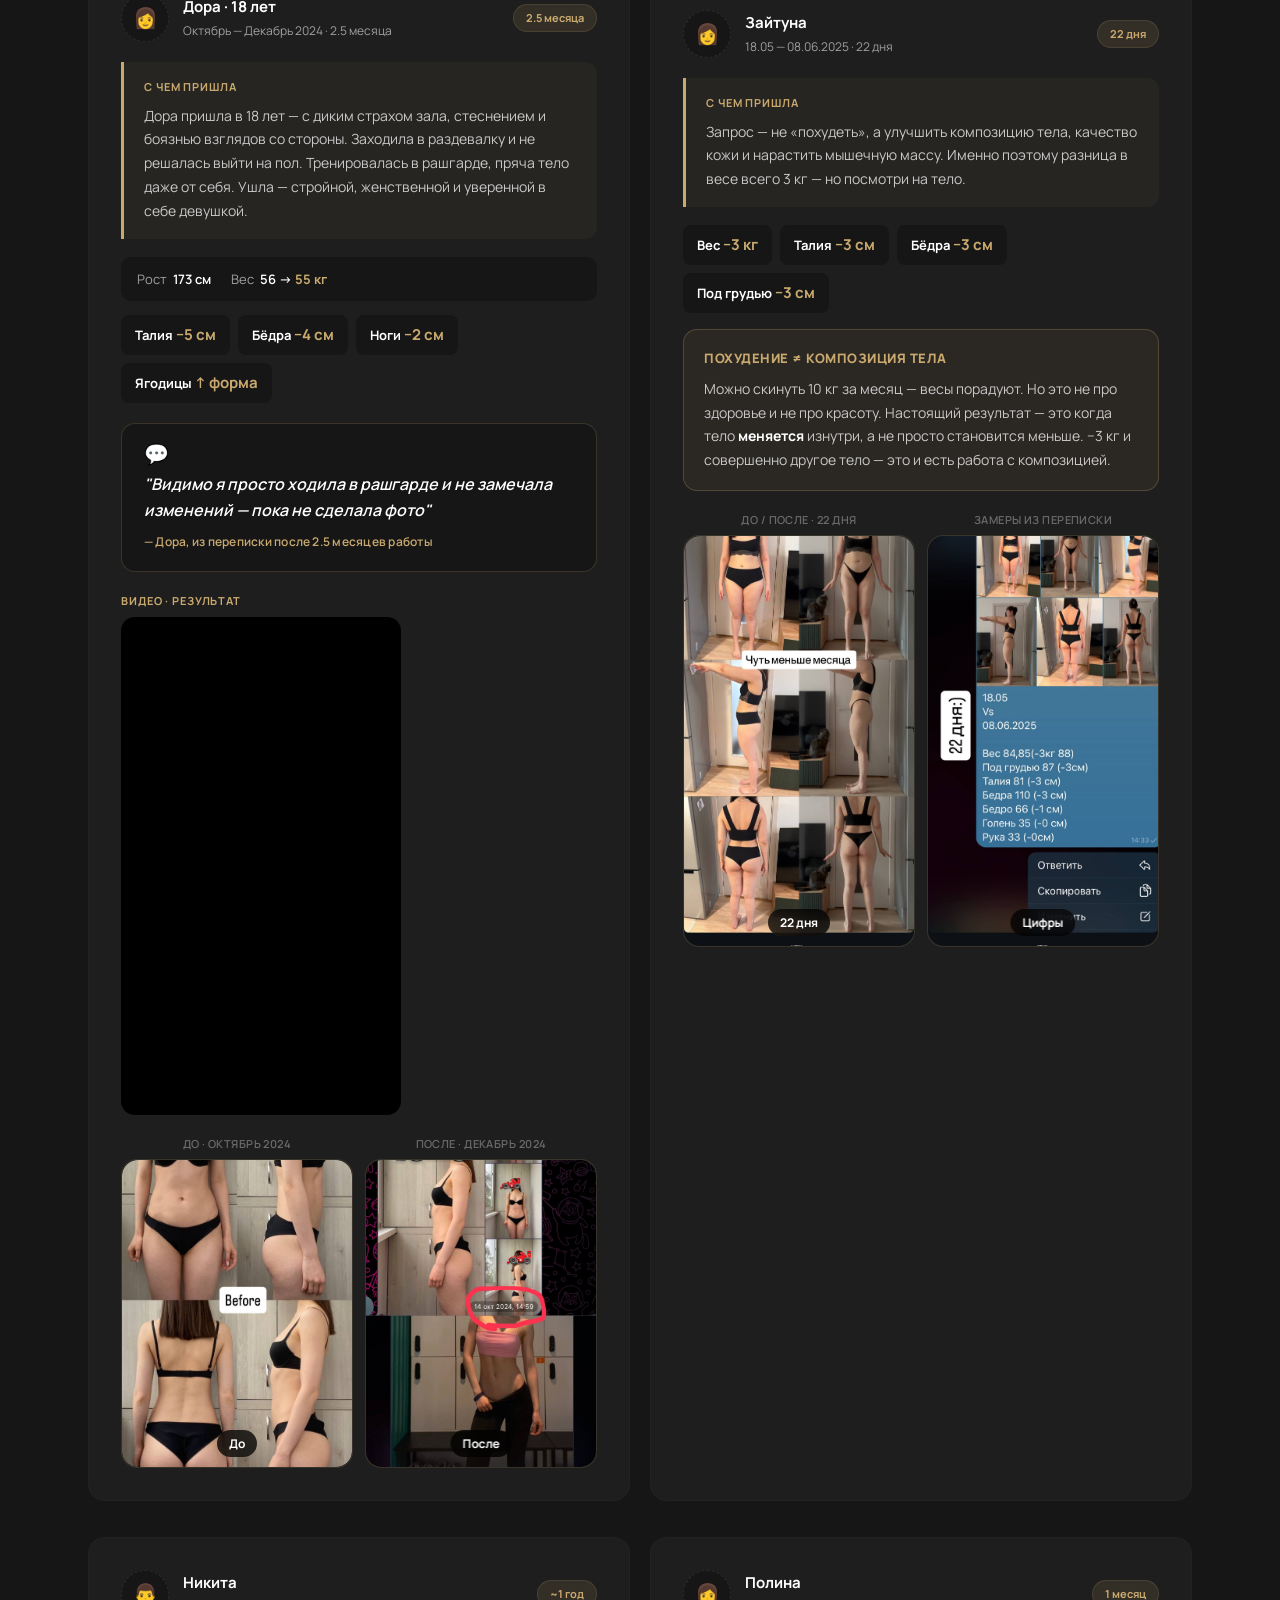
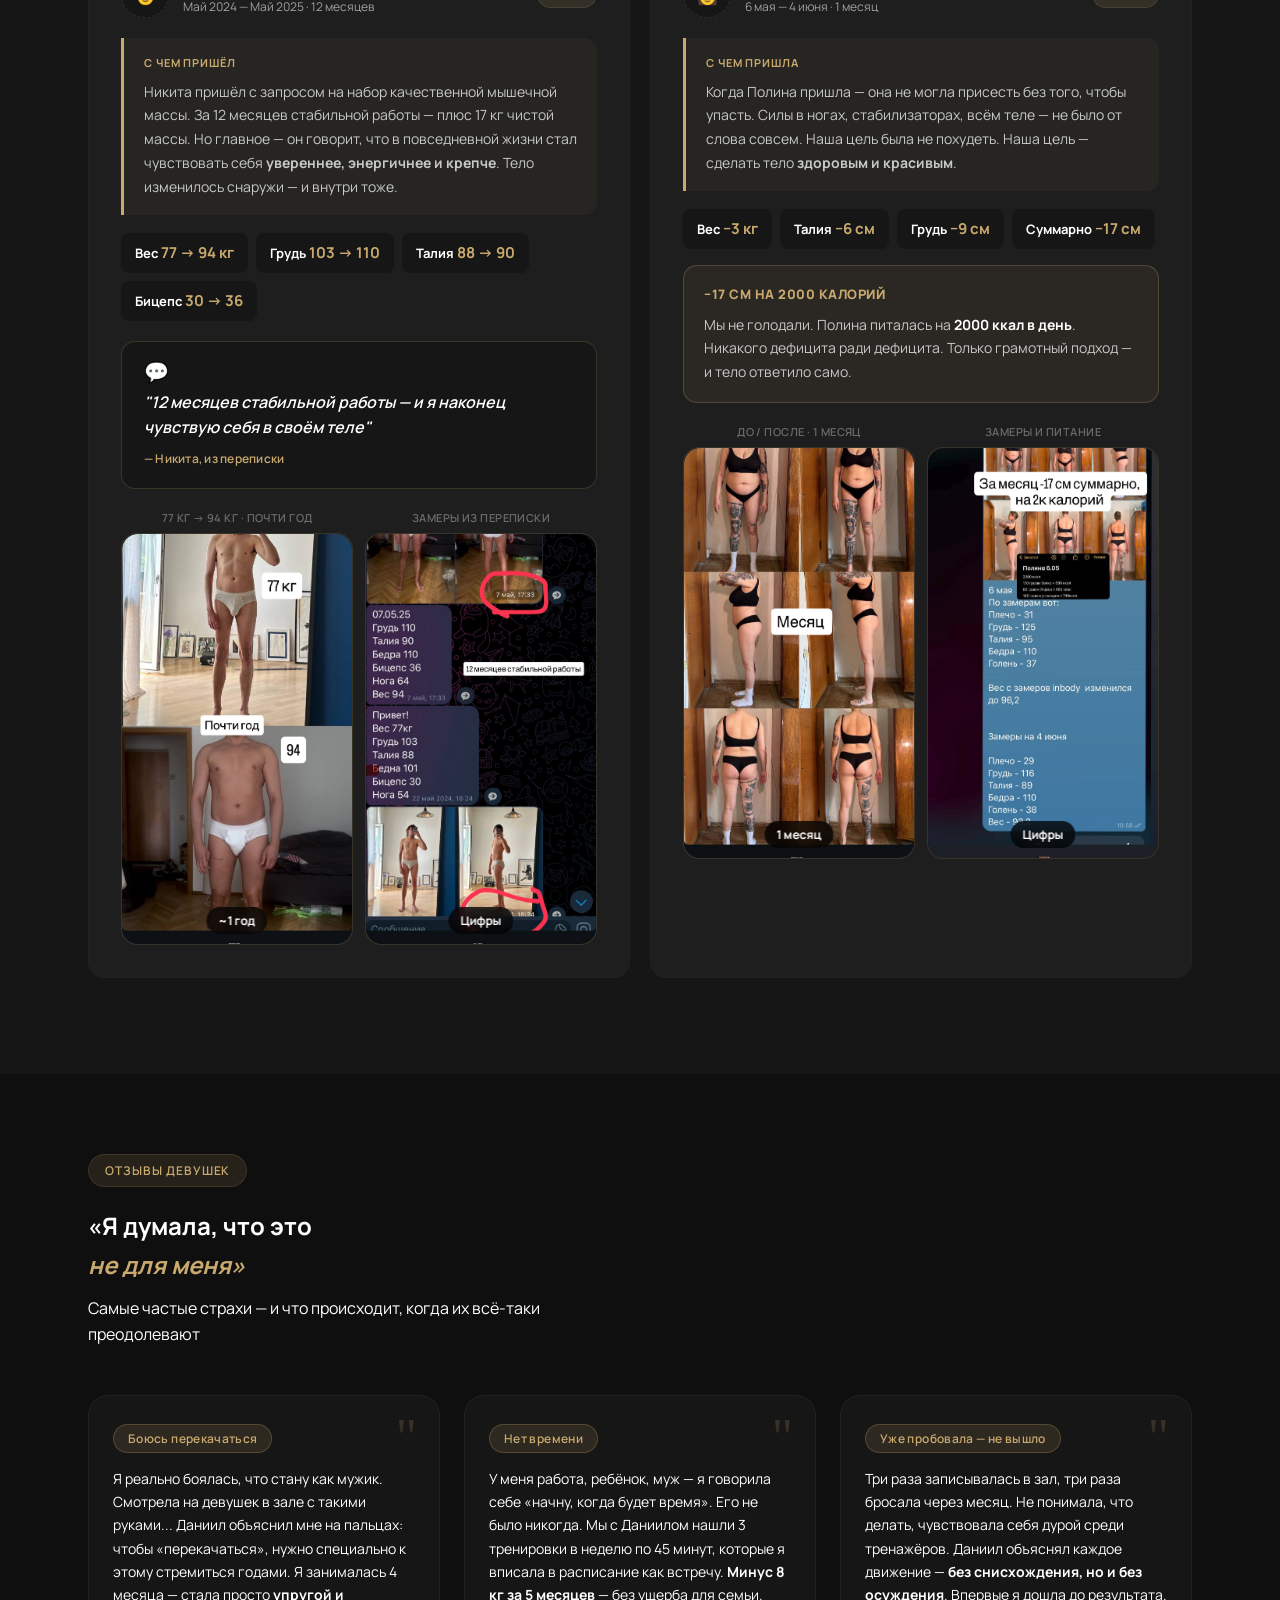
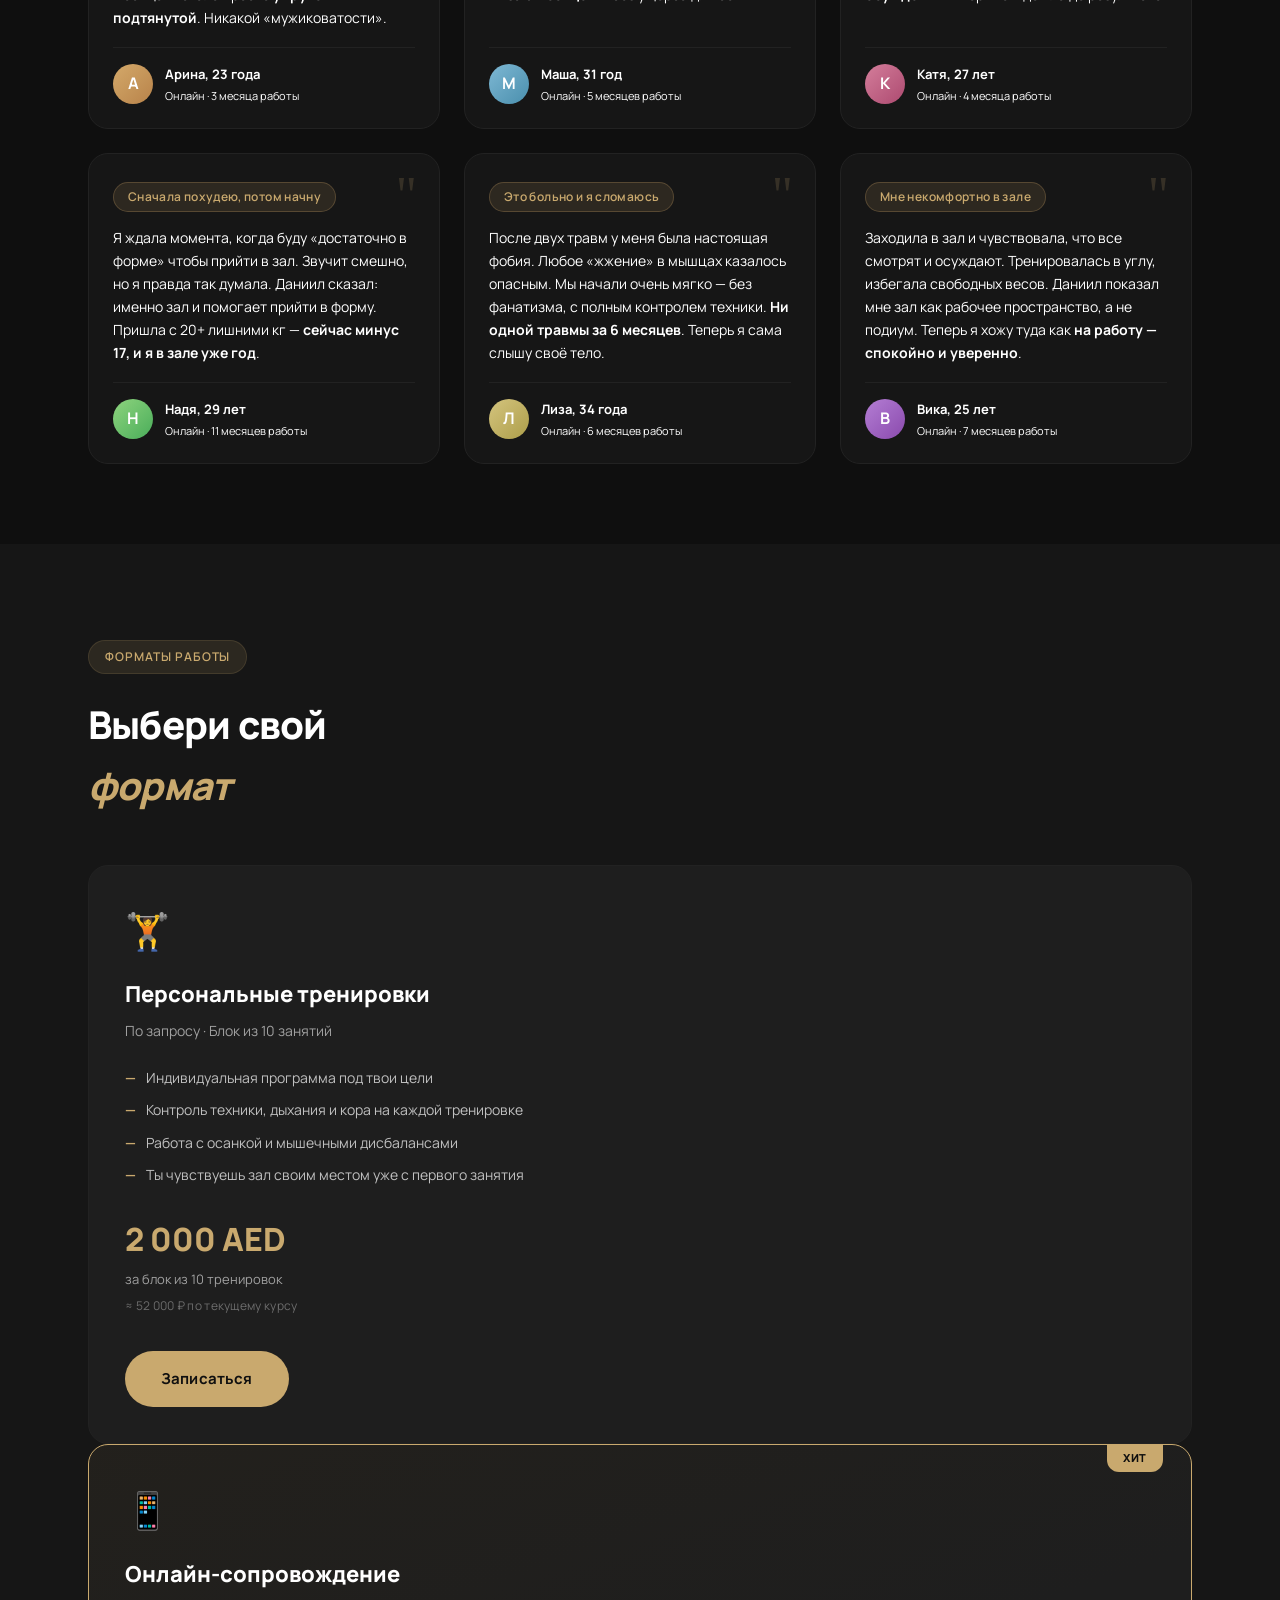
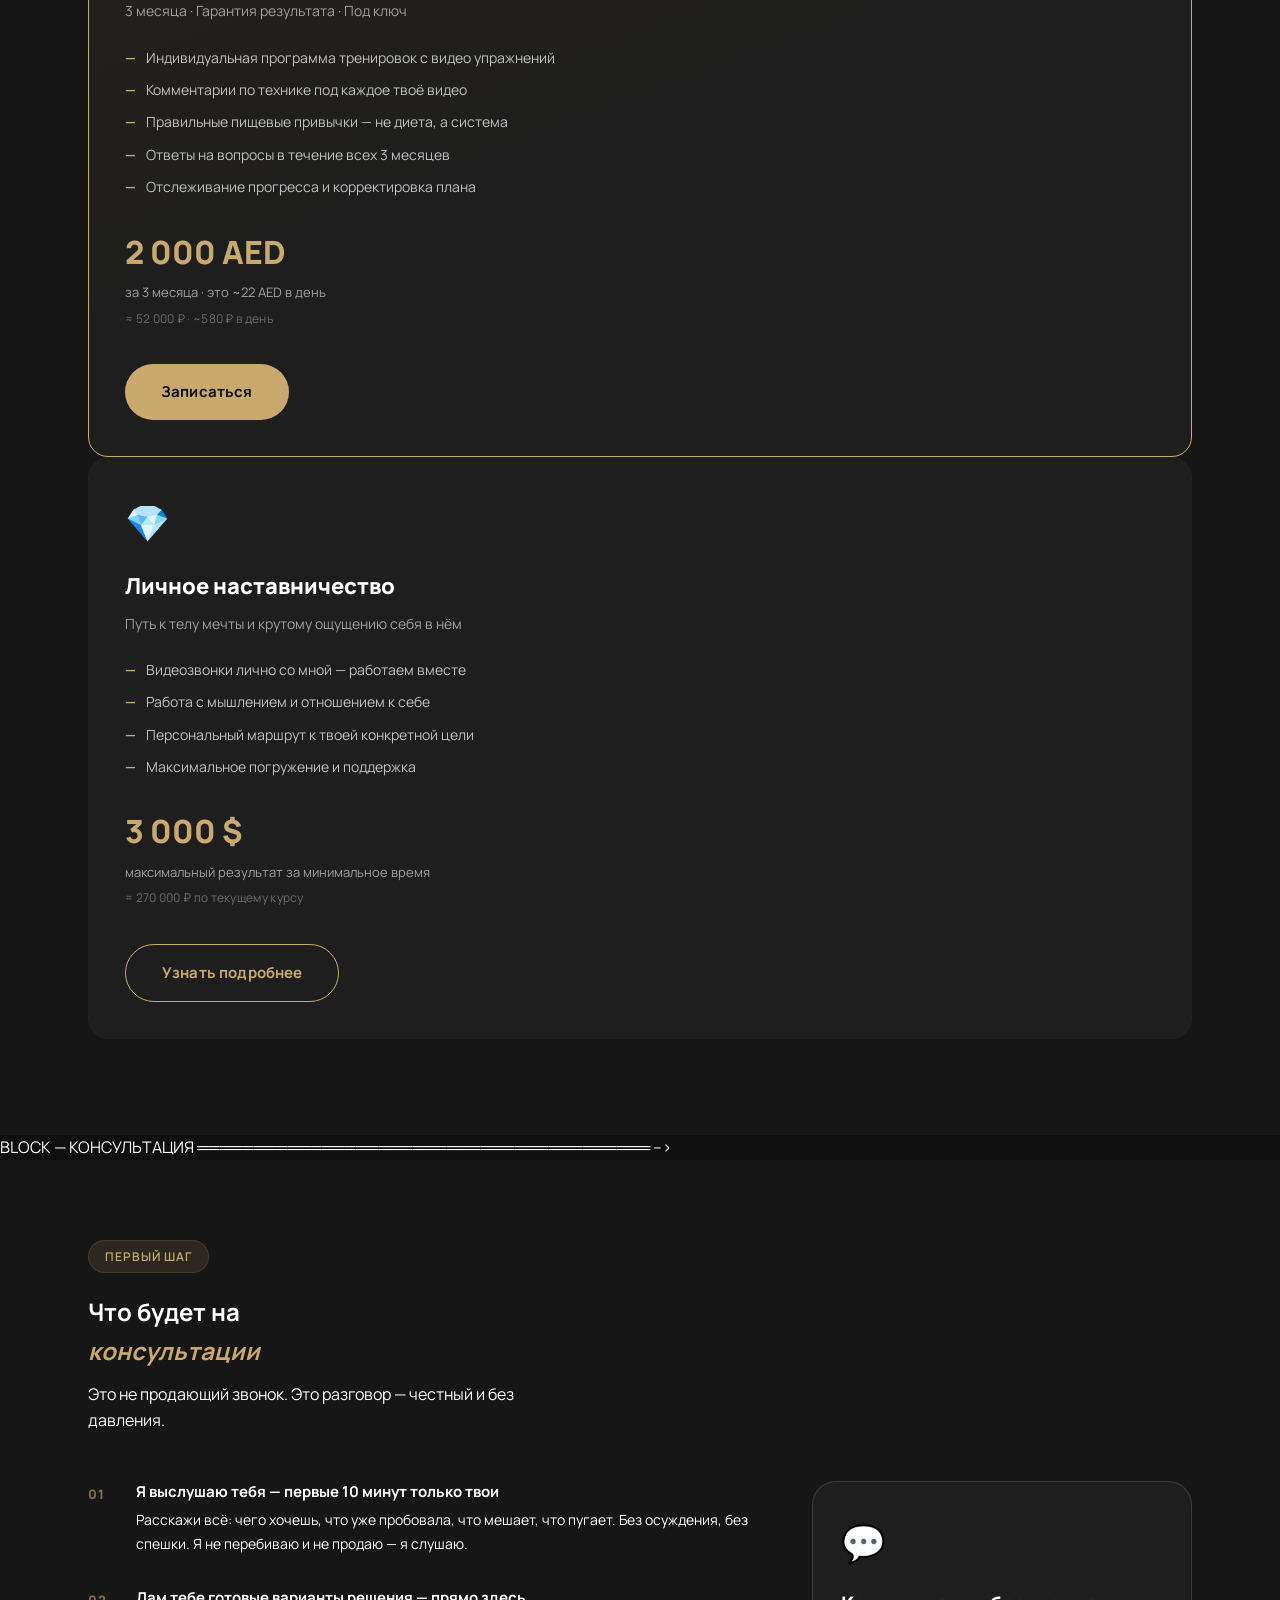
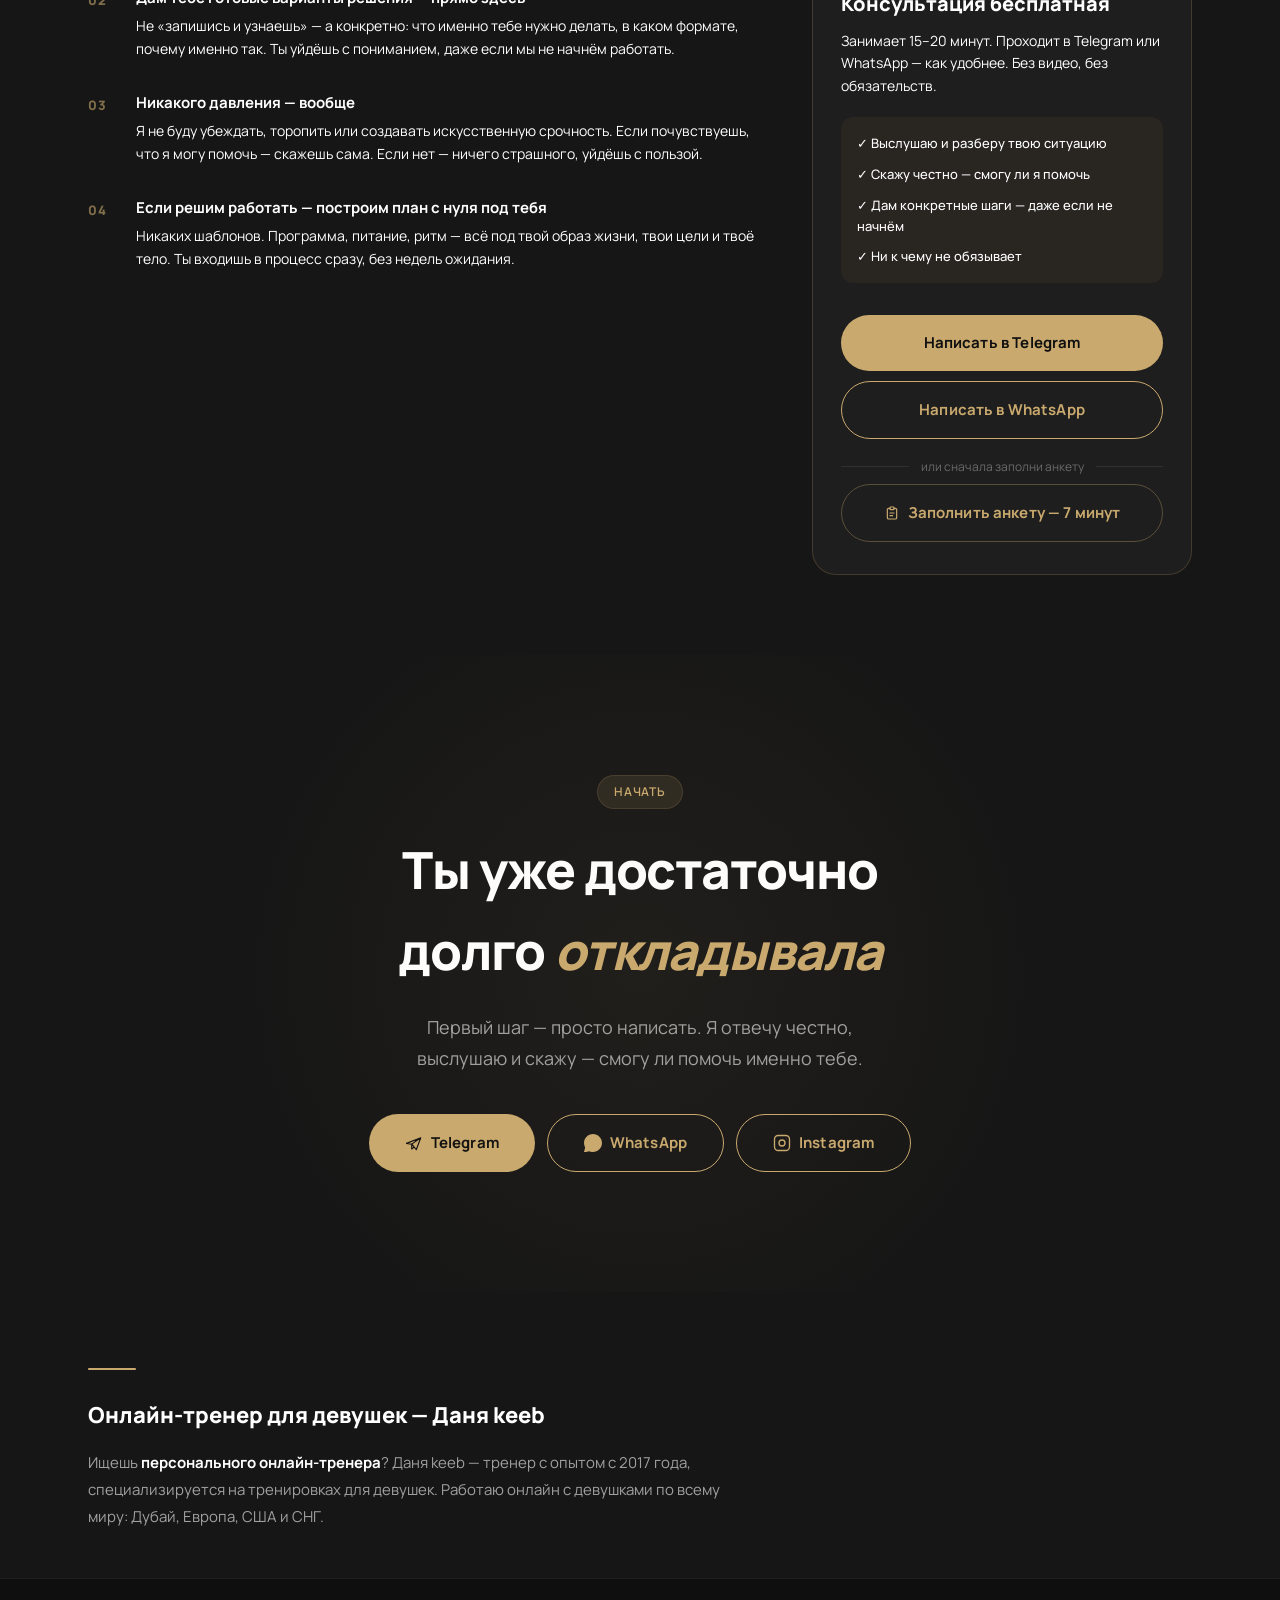
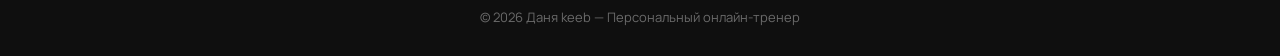
==== commit 7b5f013d: "Fix: подписчицы → девушки которые уже занимаются" ====
--- a/index.html
+++ b/index.html
@@ -274,7 +274,7 @@
   <div class="container">
     <div class="hero-clients-wrap">
       <div class="hero-clients-label">
-        <span>Подписчицы, которые уже тренируются</span>
+        <span>Девушки, которые уже занимаются</span>
       </div>
       <div class="hero-clients-slider">
         <div class="clients-track">
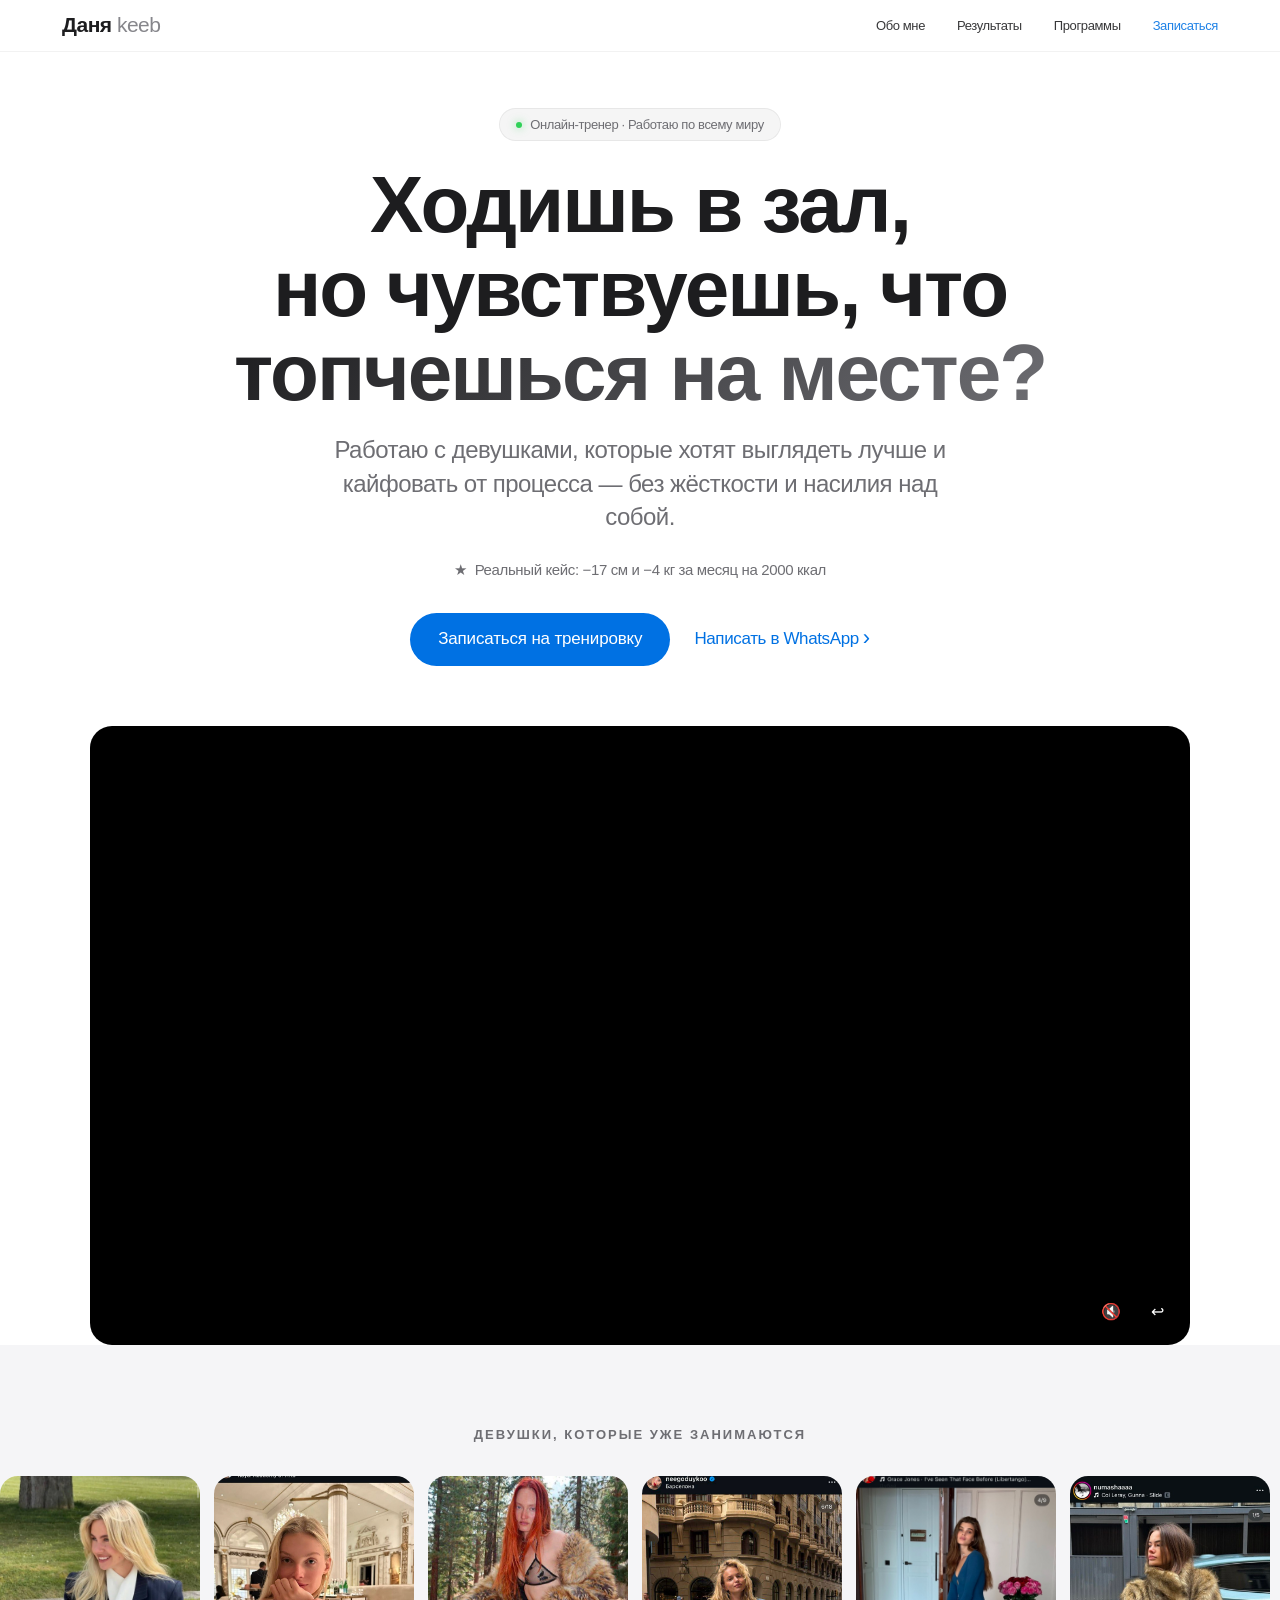
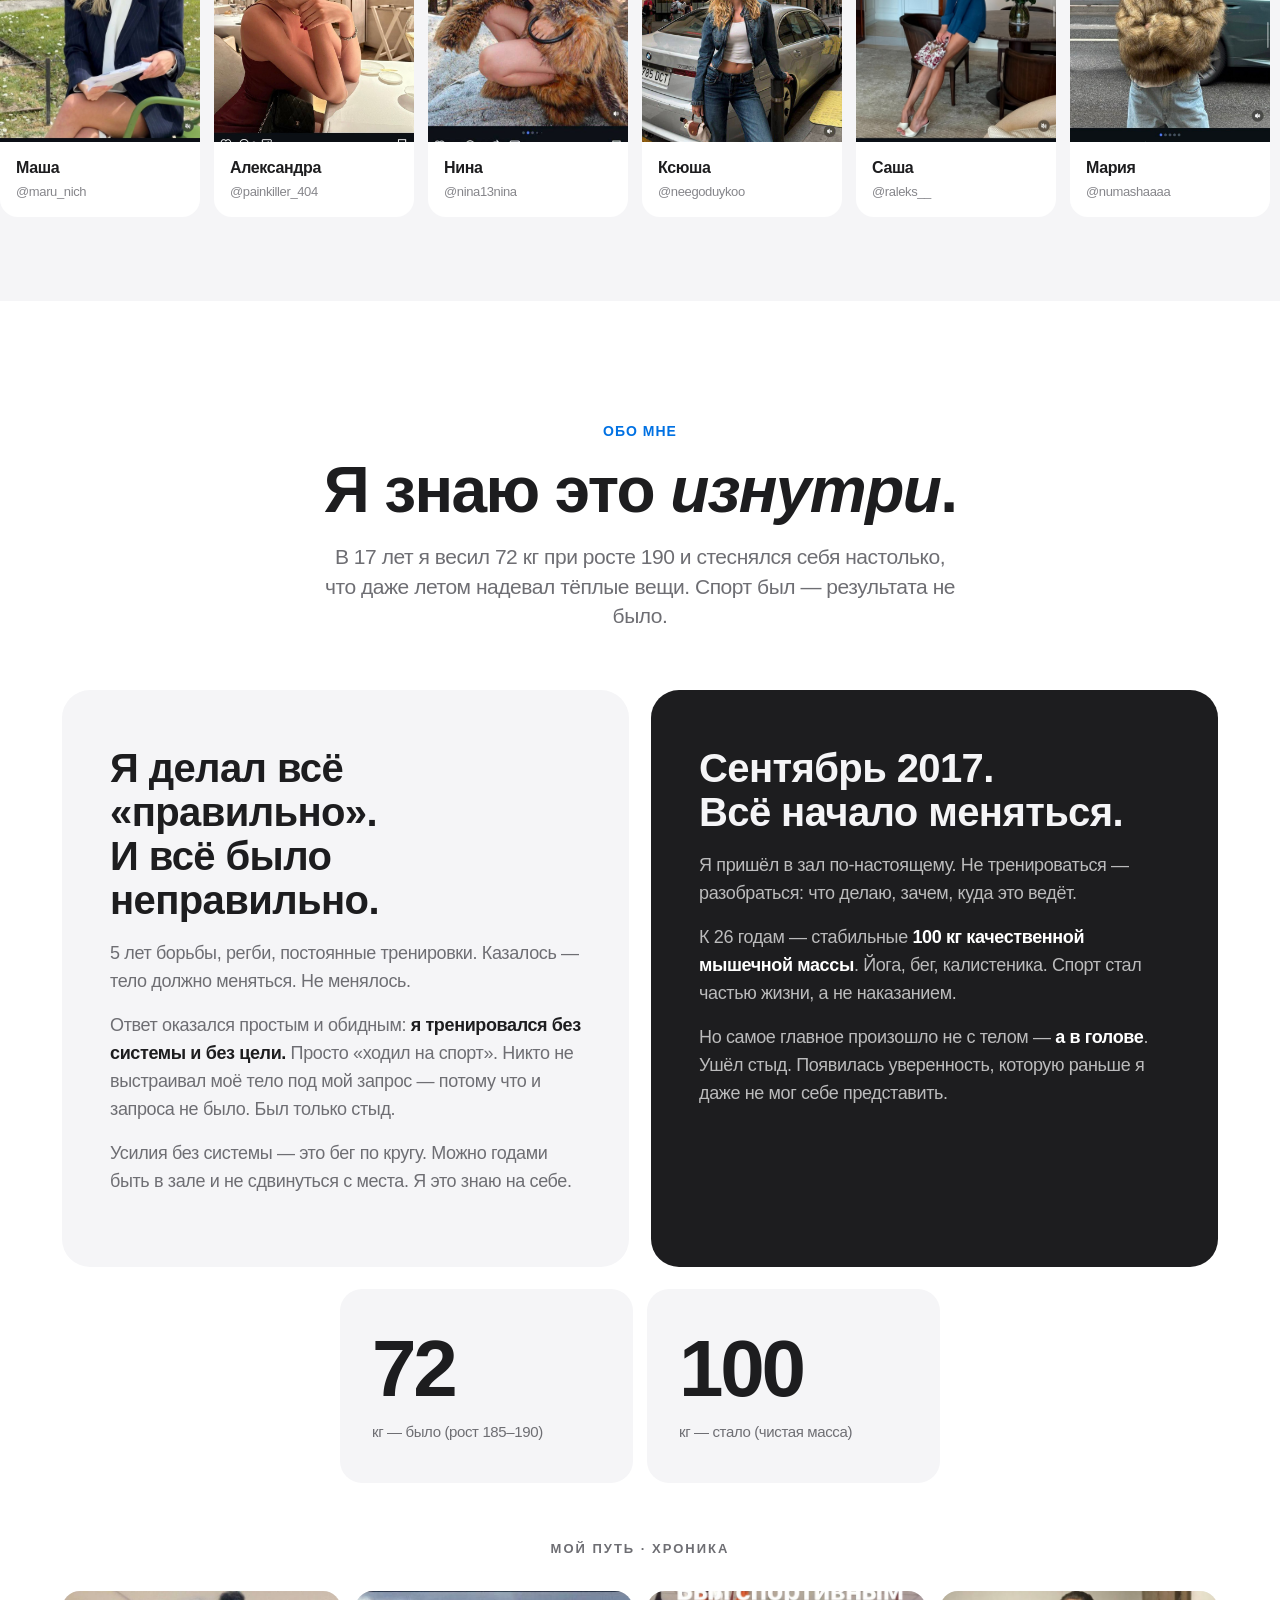
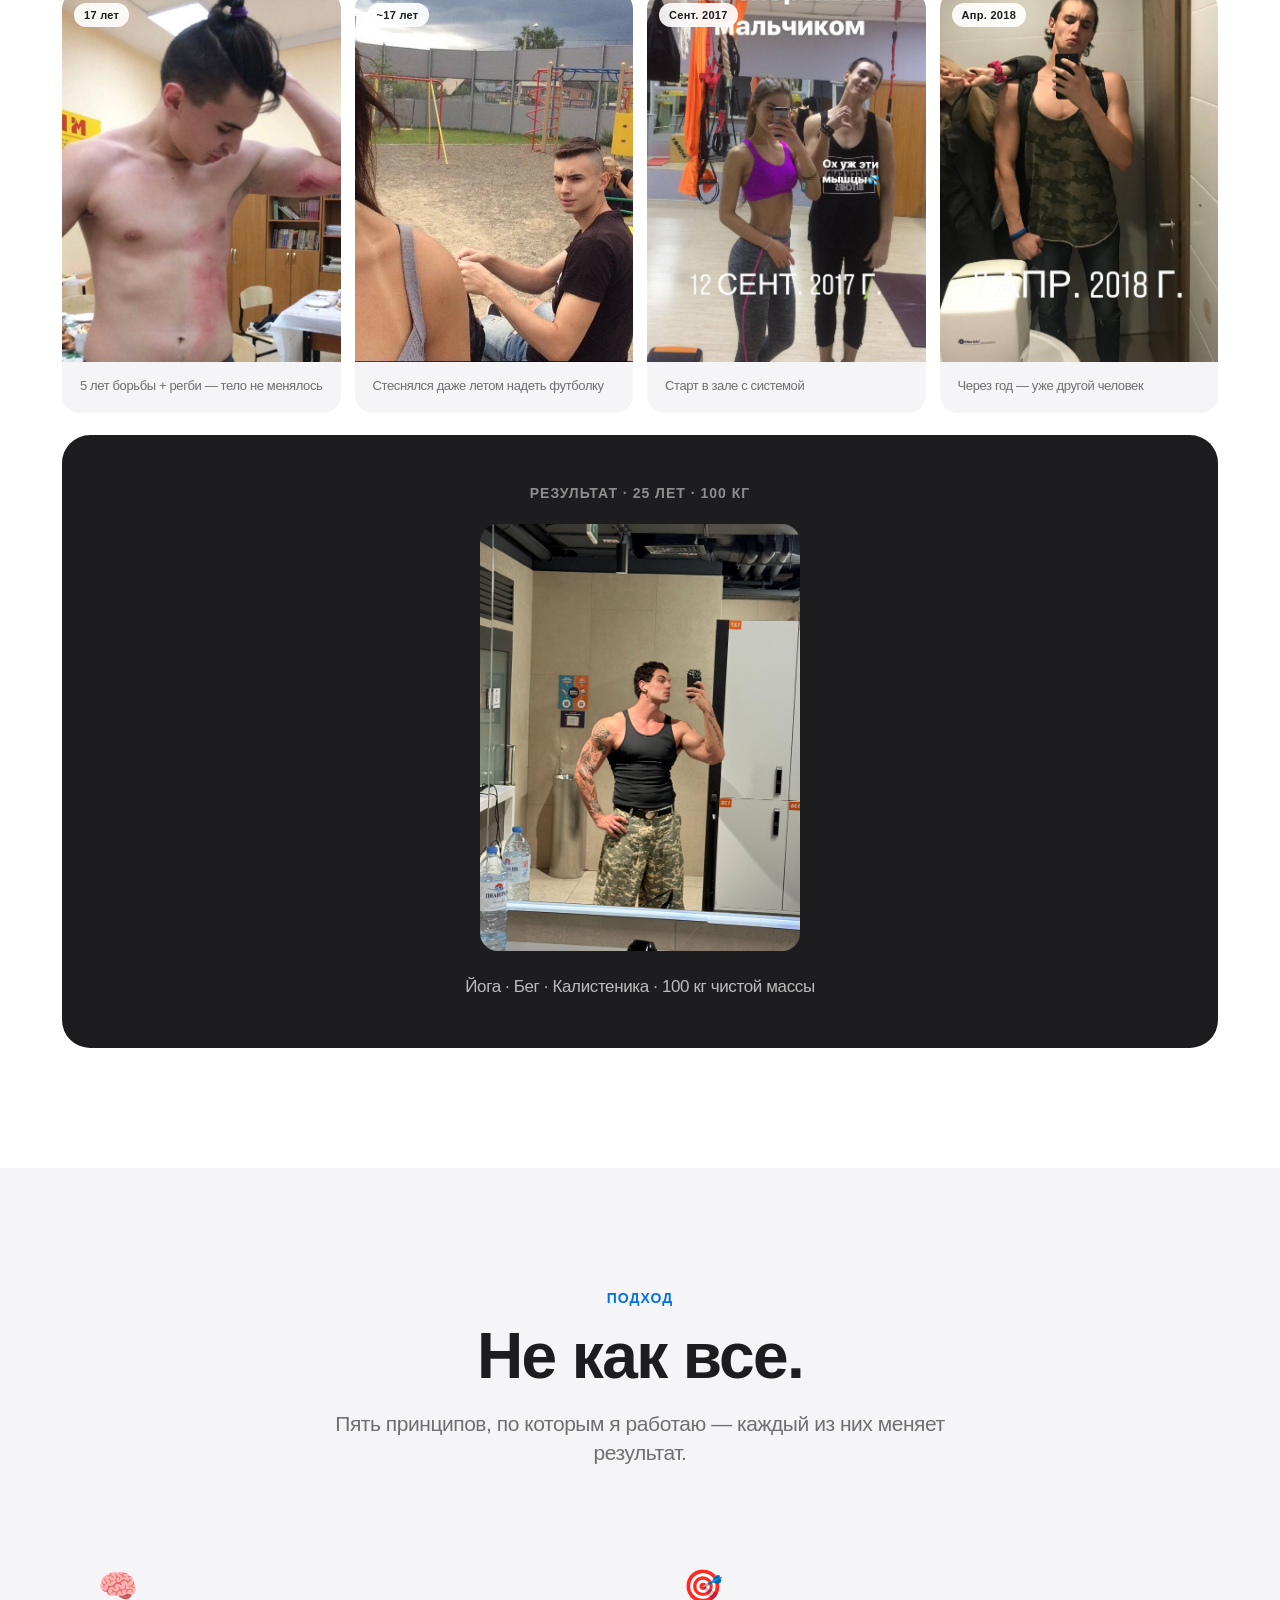
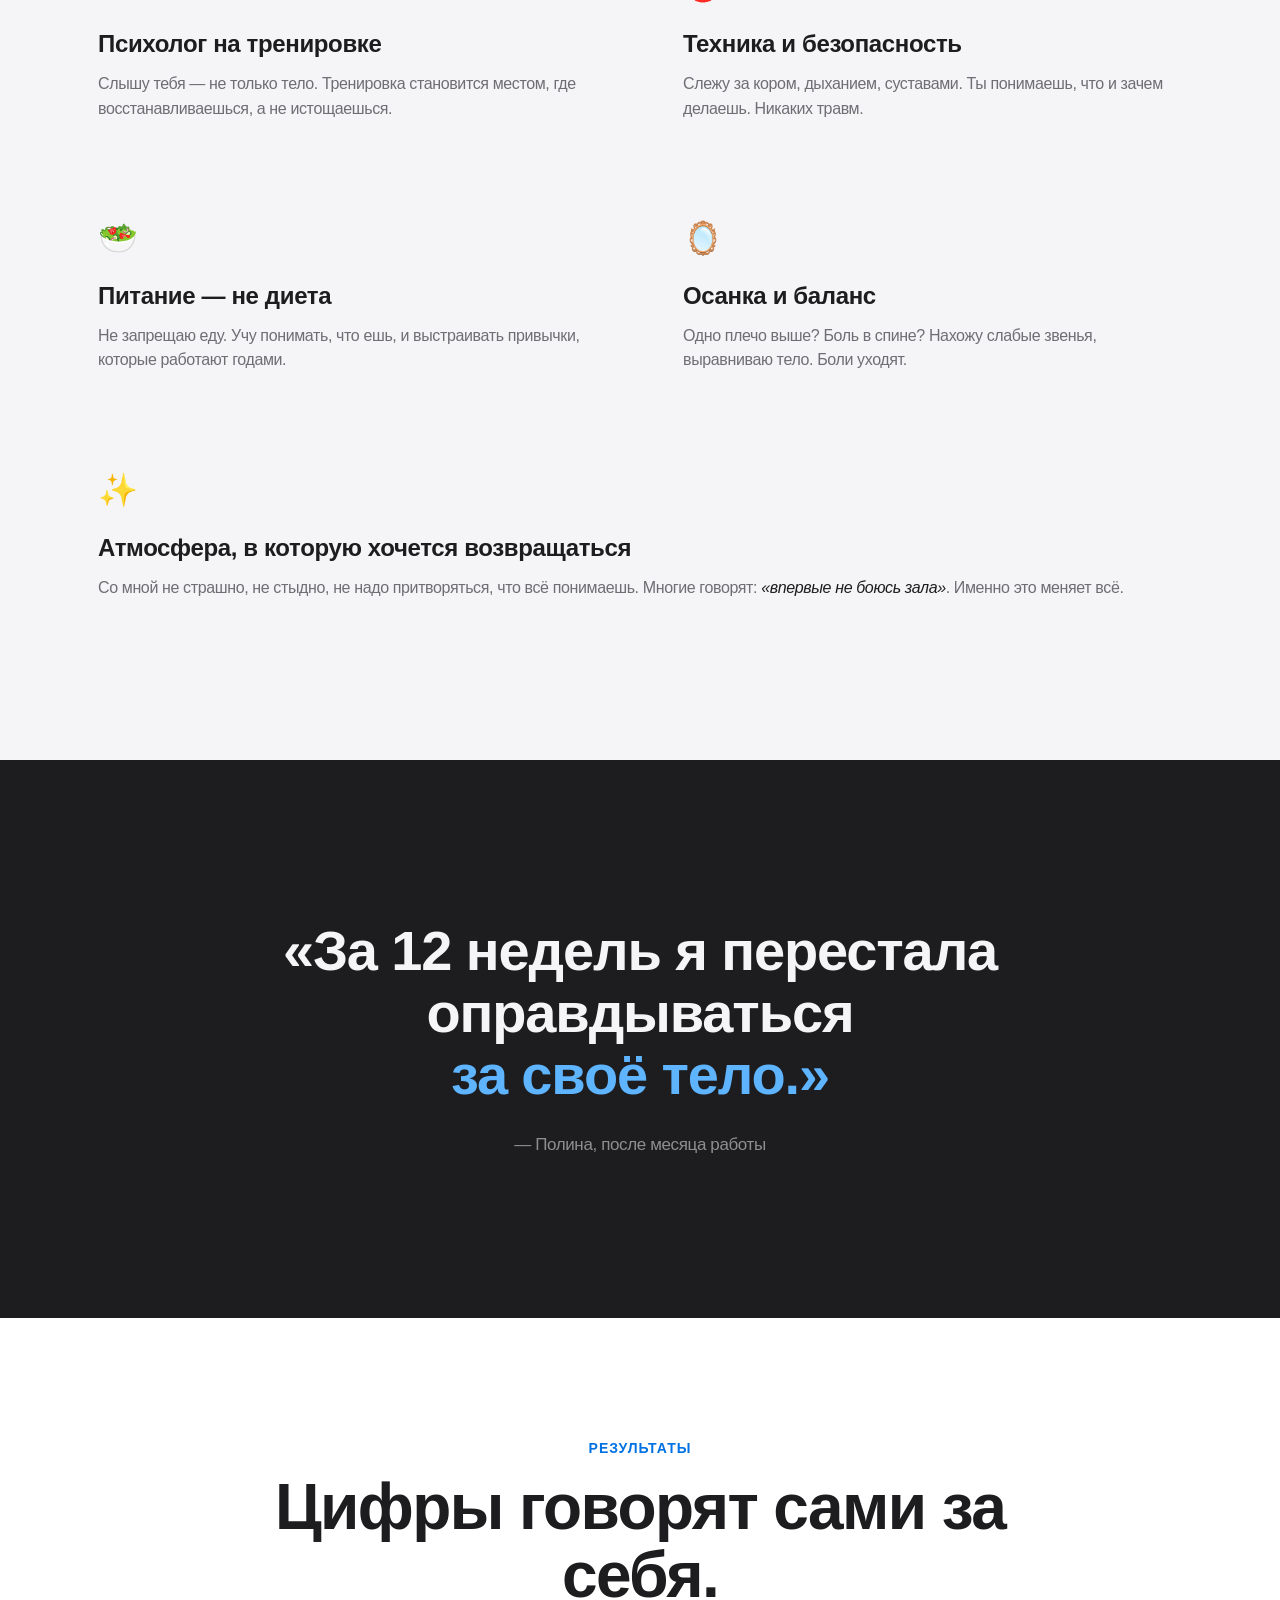
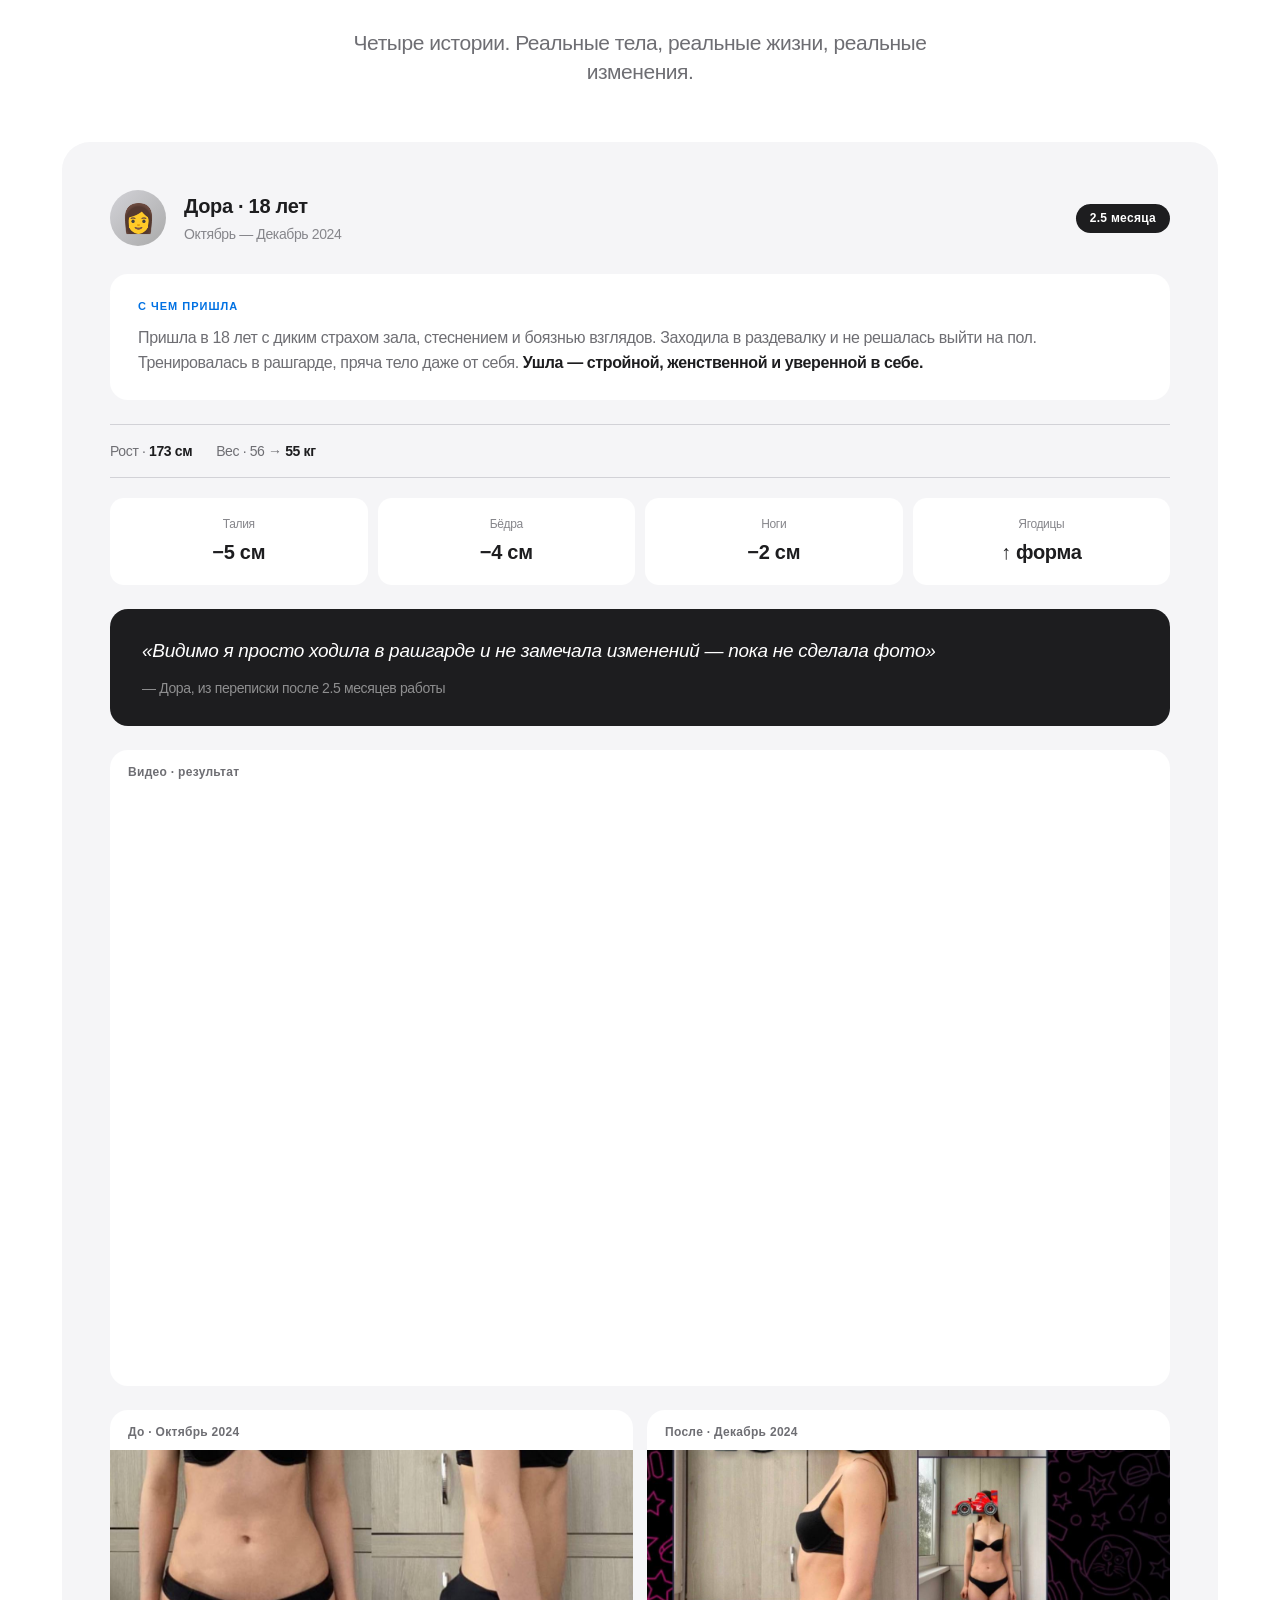
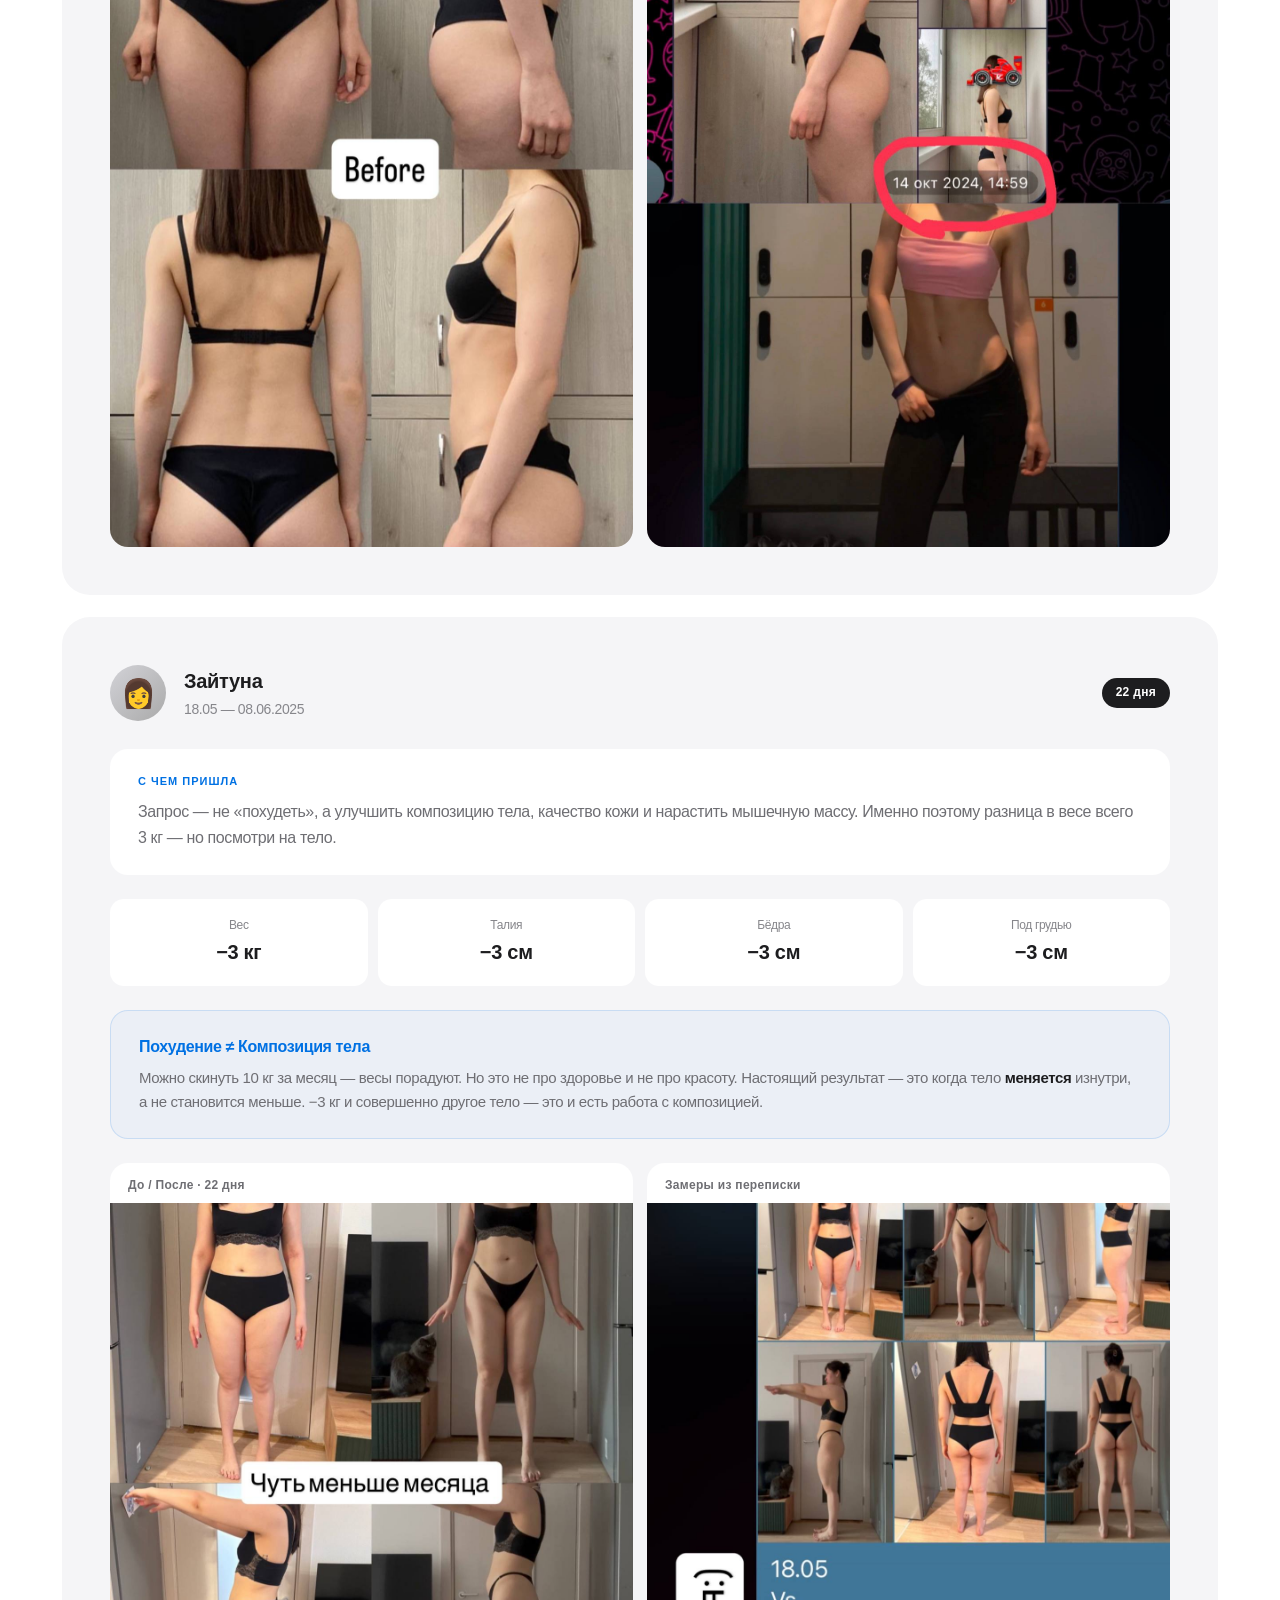
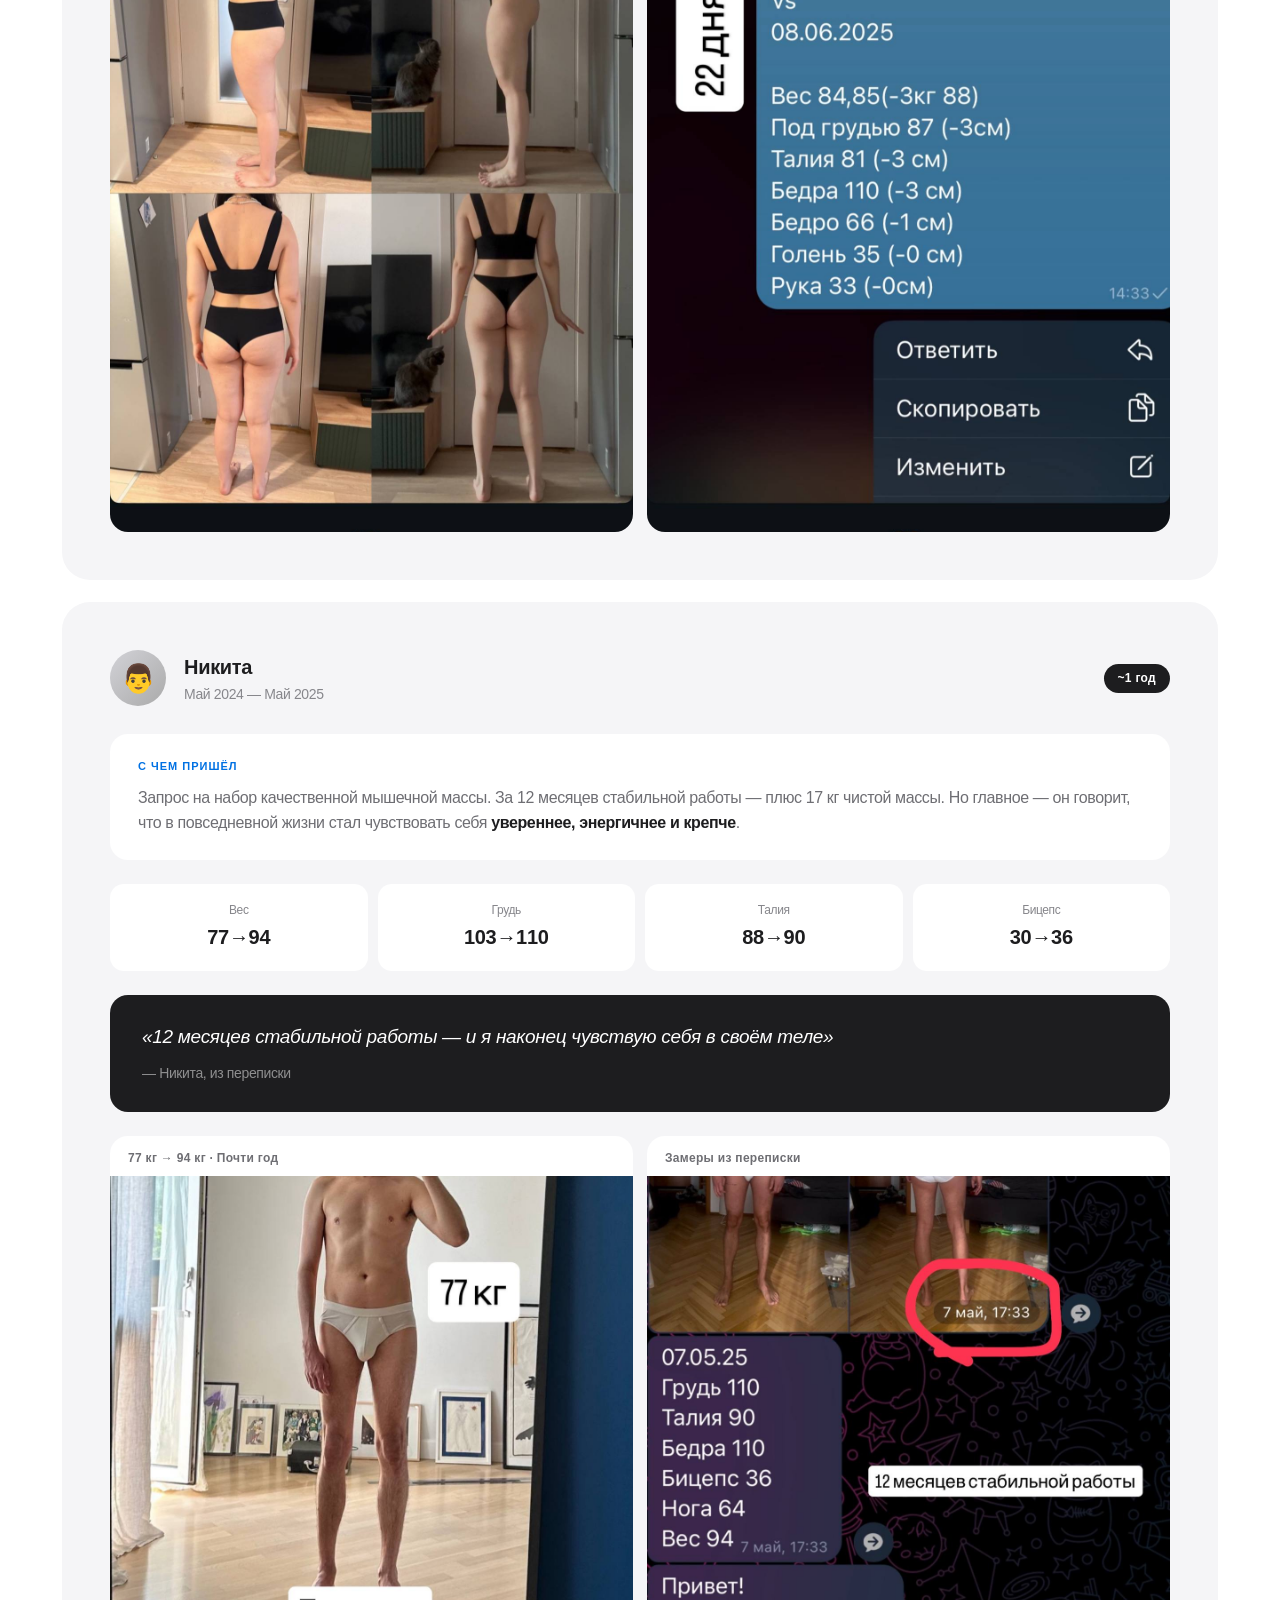
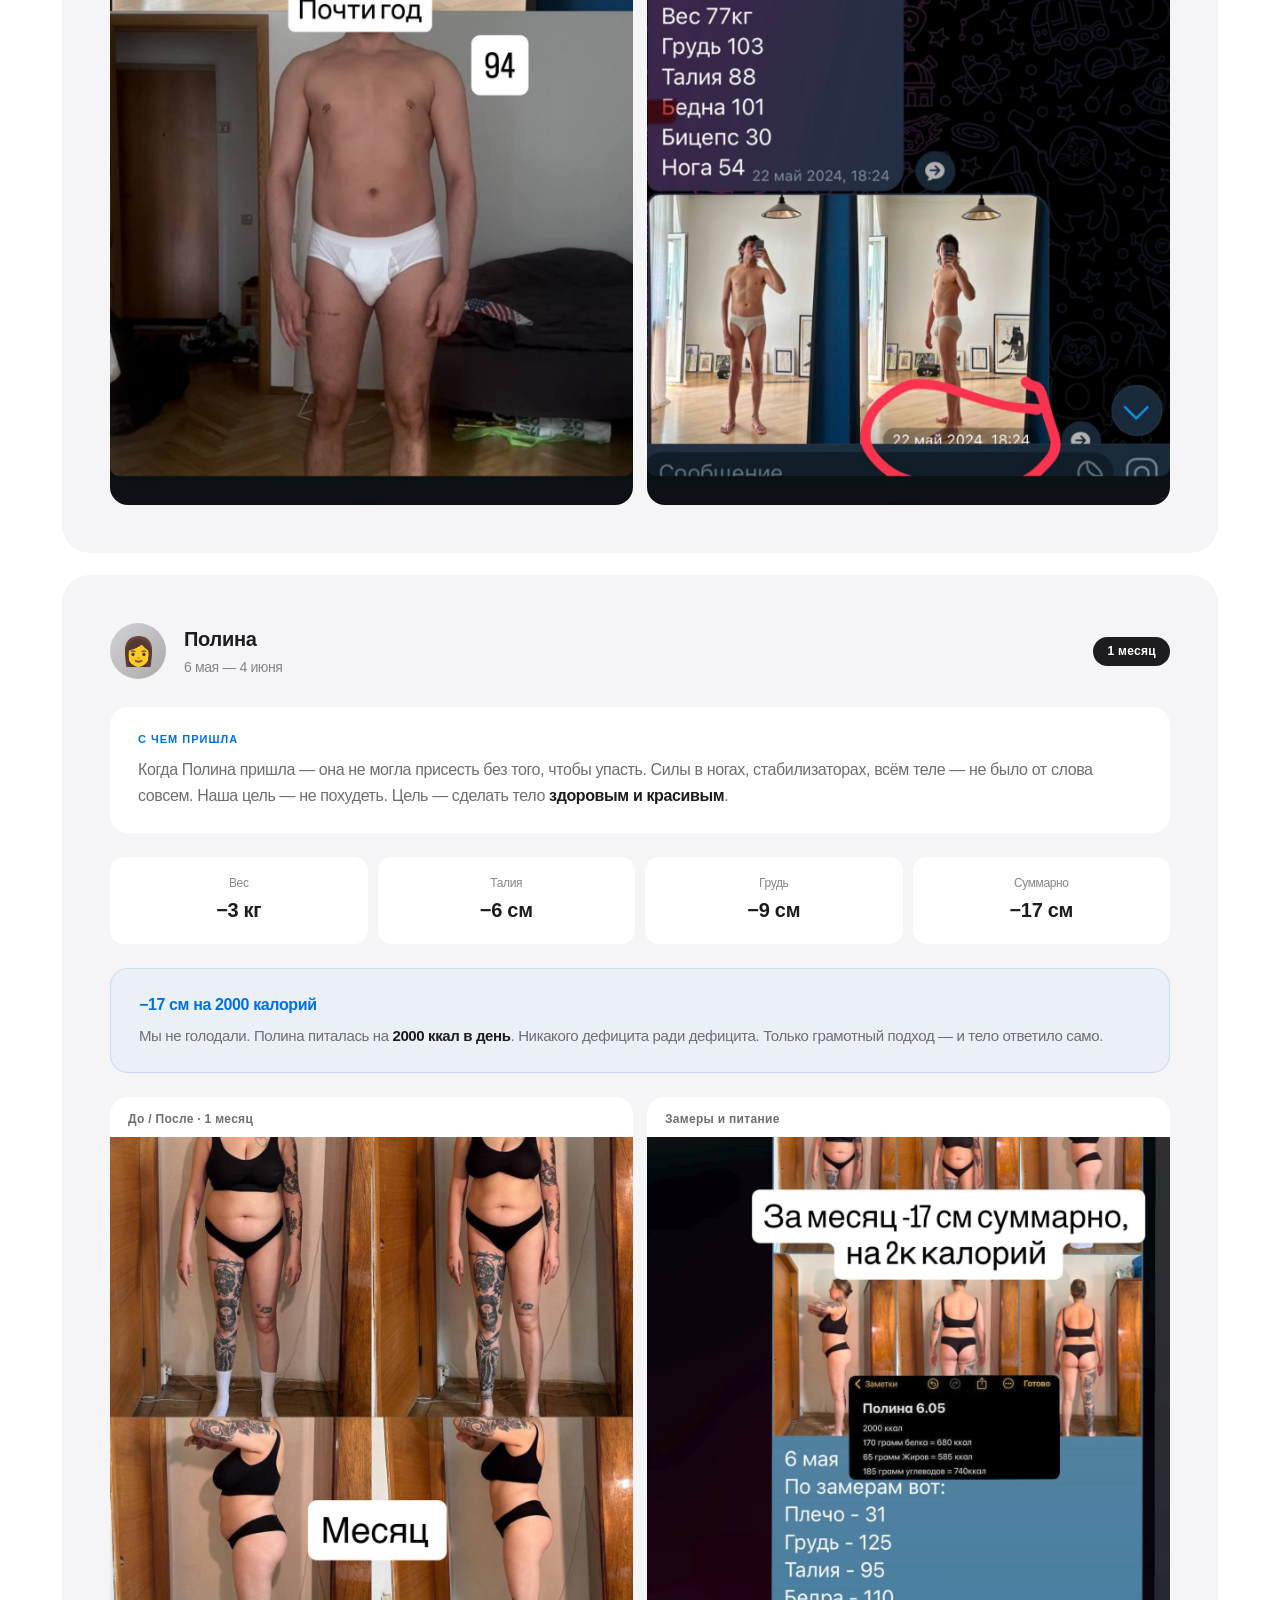
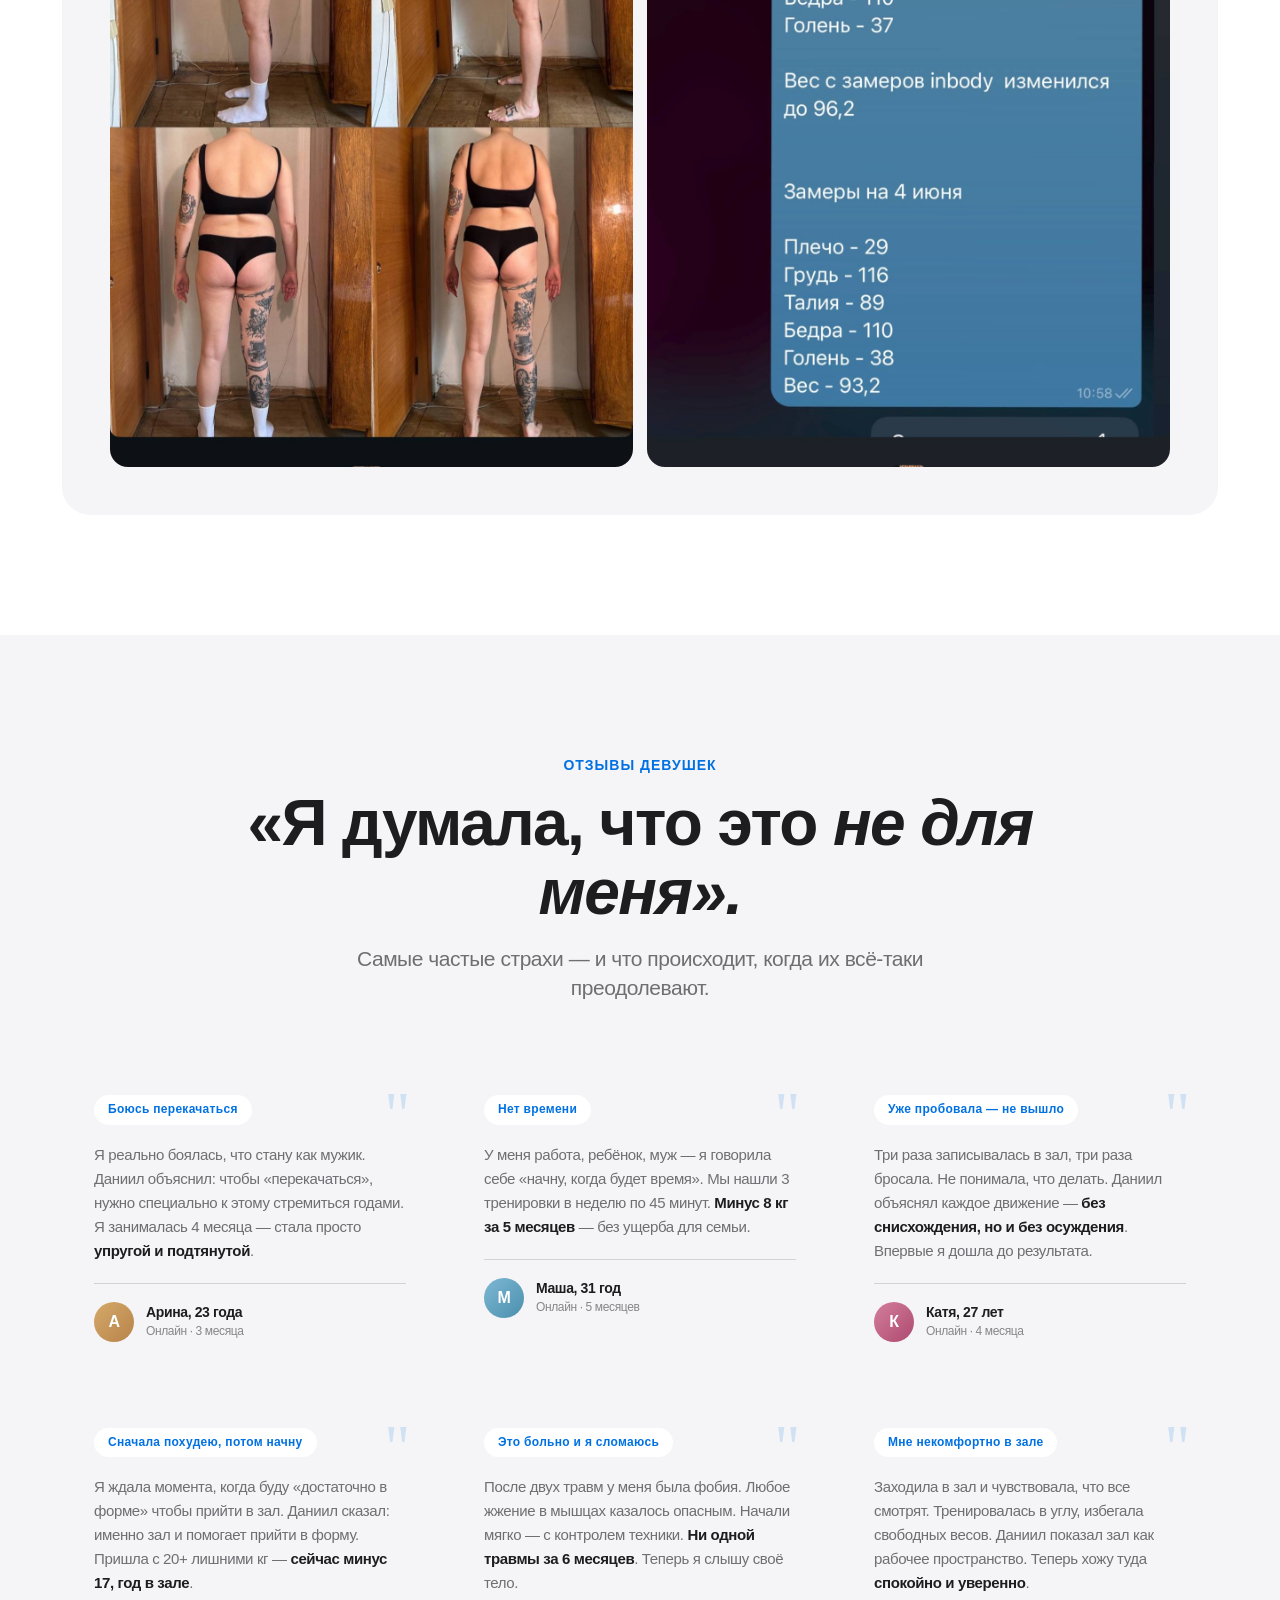
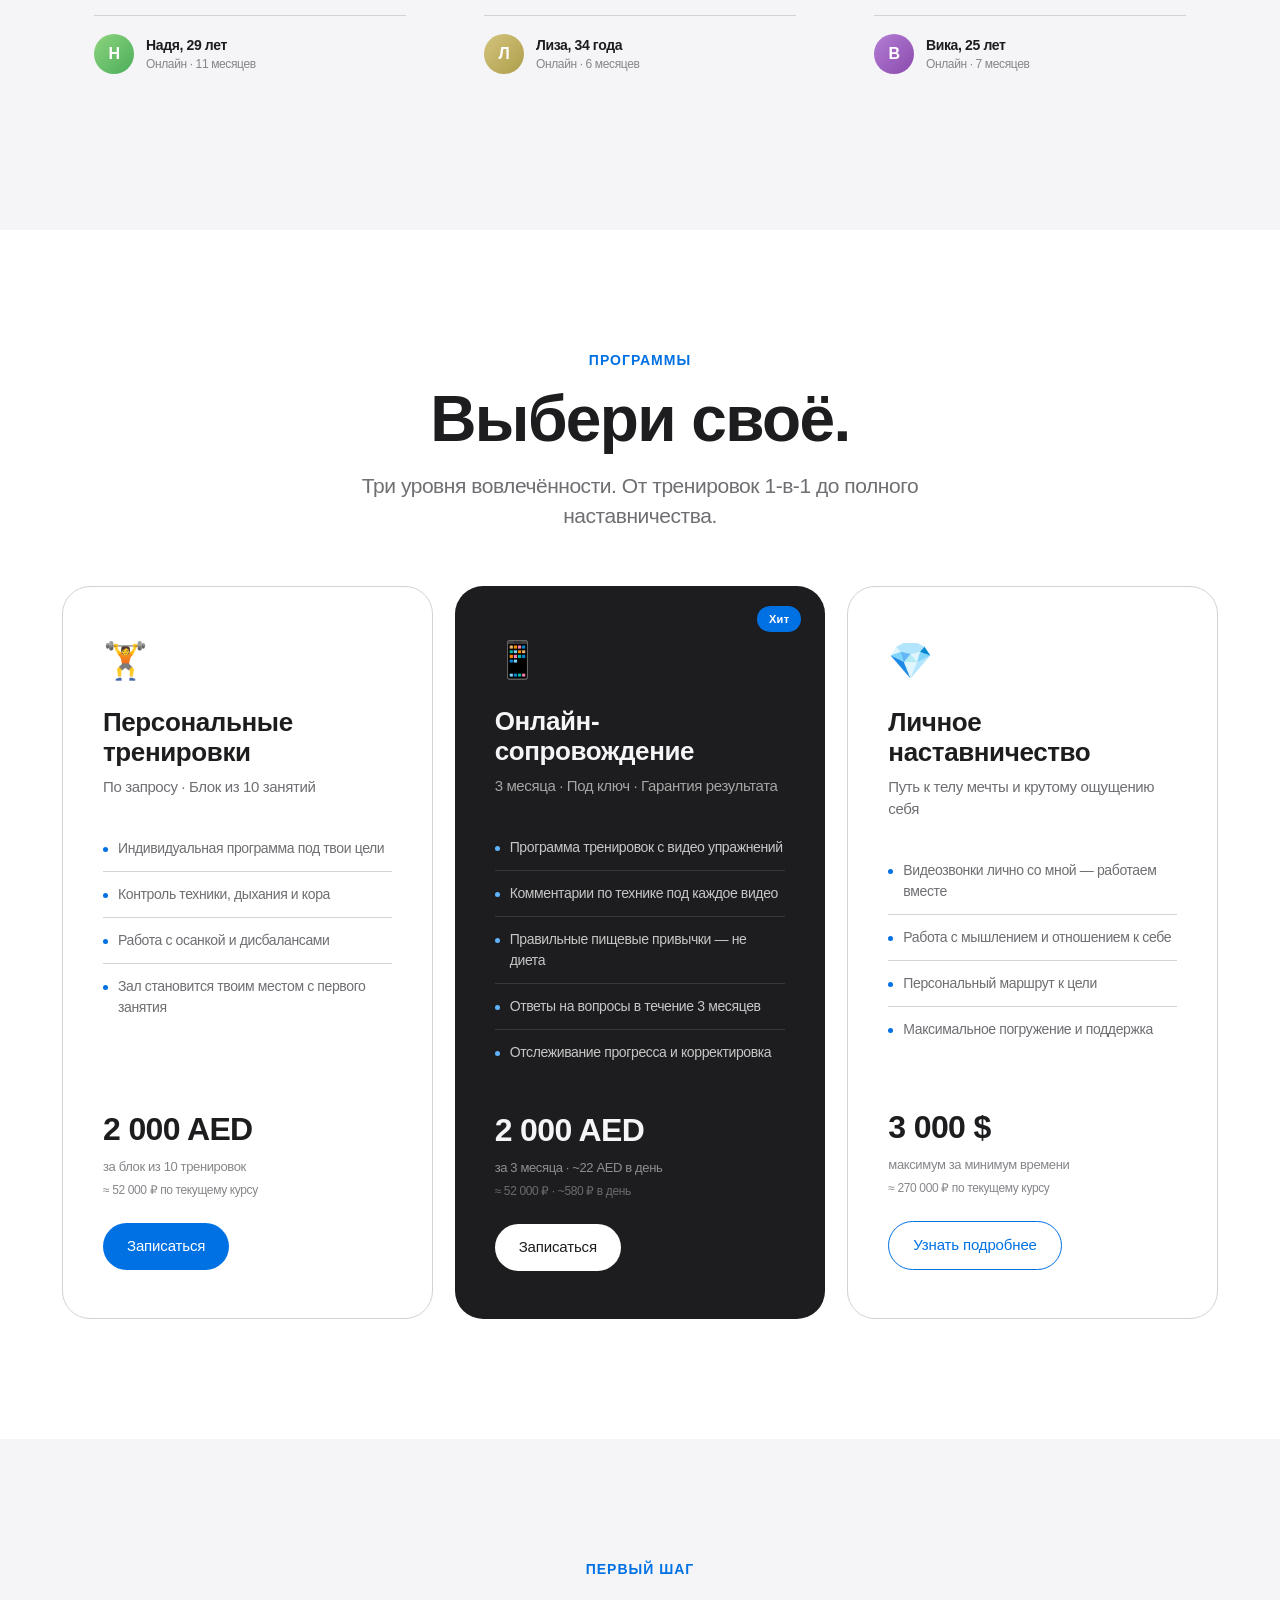
==== commit 31c479e7: "Redesign: Apple-style full site" ====
--- a/index.html
+++ b/index.html
@@ -7,7 +7,6 @@
   j=d.createElement(s),dl=l!='dataLayer'?'&l='+l:'';j.async=true;j.src=
   'https://www.googletagmanager.com/gtm.js?id='+i+dl;f.parentNode.insertBefore(j,f);
   })(window,document,'script','dataLayer','GTM-K5Q65D2F');</script>
-  <!-- End Google Tag Manager -->
   <!-- Google tag (gtag.js) -->
   <script async src="https://www.googletagmanager.com/gtag/js?id=AW-18144063990"></script>
   <script>
@@ -43,14 +42,7 @@
   <meta name="twitter:description" content="Персональный онлайн-тренер. Тренировки по видеосвязи для девушек по всему миру. Без жёсткости.">
   <meta name="twitter:image" content="https://keebteachyou.fit/img/about_1.jpg">
 
-  <!-- Yandex -->
   <meta name="yandex" content="noarchive">
-
-  <!-- Fonts & Styles -->
-  <link rel="preconnect" href="https://fonts.googleapis.com">
-  <link rel="preconnect" href="https://fonts.gstatic.com" crossorigin>
-  <link href="https://fonts.googleapis.com/css2?family=Manrope:wght@300;400;500;600;700;800&display=swap" rel="stylesheet">
-  <link rel="stylesheet" href="style.css">
 
   <!-- Structured Data -->
   <script type="application/ld+json">
@@ -61,10 +53,7 @@
   "jobTitle": "Персональный тренер",
   "description": "Персональный онлайн-тренер для девушек. Помогает выглядеть лучше и кайфовать от процесса без жёсткости. Работает по всему миру.",
   "url": "https://keebteachyou.fit/",
-  "sameAs": [
-    "https://t.me/danikeeb",
-    "https://www.instagram.com/dani.keeb"
-  ],
+  "sameAs": ["https://t.me/danikeeb", "https://www.instagram.com/dani.keeb"],
   "knowsAbout": ["fitness", "personal training", "weight loss", "online coaching"]
 }
 </script>
@@ -78,337 +67,1088 @@
   "description": "Персональные онлайн-тренировки для девушек по всему миру без жёсткости"
 }
 </script>
+
+<style>
+/* ─────────── RESET & BASE ─────────── */
+*, *::before, *::after { margin: 0; padding: 0; box-sizing: border-box; -webkit-font-smoothing: antialiased; -moz-osx-font-smoothing: grayscale; }
+html { scroll-behavior: smooth; overflow-x: hidden; }
+body {
+  font-family: -apple-system, BlinkMacSystemFont, "SF Pro Display", "SF Pro Text", "Helvetica Neue", Helvetica, Arial, sans-serif;
+  background: #fff;
+  color: #1d1d1f;
+  font-size: 17px;
+  line-height: 1.47;
+  letter-spacing: -0.022em;
+  overflow-x: hidden;
+}
+img, video, iframe { max-width: 100%; display: block; }
+a { color: inherit; text-decoration: none; }
+section[id] { scroll-margin-top: 60px; }
+
+:root {
+  --black:  #1d1d1f;
+  --grey:   #86868b;
+  --grey2:  #6e6e73;
+  --light:  #f5f5f7;
+  --line:   #d2d2d7;
+  --blue:   #0071e3;
+  --blue2:  #0077ed;
+  --blue-light: #5fb4ff;
+}
+
+.container { max-width: 1200px; margin: 0 auto; padding: 0 22px; }
+
+/* ─────────── NAVIGATION ─────────── */
+.site-nav {
+  position: sticky; top: 0; z-index: 1000;
+  background: rgba(255,255,255,0.72);
+  backdrop-filter: saturate(180%) blur(20px);
+  -webkit-backdrop-filter: saturate(180%) blur(20px);
+  border-bottom: 1px solid rgba(0,0,0,0.05);
+  height: 52px;
+  display: flex; align-items: center;
+}
+.nav-inner {
+  width: 100%; max-width: 1200px;
+  margin: 0 auto;
+  padding: 0 22px;
+  display: flex; align-items: center; justify-content: space-between;
+}
+.nav-logo {
+  font-size: 21px; font-weight: 600; letter-spacing: -0.5px;
+}
+.nav-logo span { color: var(--grey); font-weight: 400; }
+.nav-links { display: flex; gap: 32px; align-items: center; }
+.nav-links a {
+  font-size: 13px; opacity: 0.88; transition: opacity 0.2s;
+}
+.nav-links a:hover { opacity: 1; }
+.nav-cta { color: var(--blue) !important; }
+
+/* ─────────── BUTTONS ─────────── */
+.btn {
+  display: inline-flex; align-items: center; gap: 8px;
+  background: var(--blue); color: #fff;
+  padding: 12px 24px;
+  border-radius: 980px;
+  font-size: 15px; font-weight: 500;
+  border: none; cursor: pointer;
+  transition: background 0.2s;
+  letter-spacing: -0.01em;
+}
+.btn:hover { background: var(--blue2); }
+.btn.outline {
+  background: transparent; color: var(--blue);
+  border: 1px solid var(--blue);
+}
+.btn.outline:hover { background: rgba(0,113,227,0.05); }
+.btn.dark { background: var(--black); color: #fff; }
+.btn.dark:hover { background: #000; }
+.btn.large { padding: 14px 28px; font-size: 17px; }
+
+.link-arrow {
+  color: var(--blue); display: inline-flex; align-items: center; gap: 4px;
+  font-size: 17px; transition: opacity 0.2s;
+}
+.link-arrow::after { content: '›'; font-size: 22px; transform: translateY(-1px); }
+.link-arrow:hover { opacity: 0.7; }
+
+/* ─────────── TYPOGRAPHY ─────────── */
+.eyebrow {
+  font-size: 14px; font-weight: 600;
+  letter-spacing: 1px; text-transform: uppercase;
+  color: var(--blue); margin-bottom: 14px;
+}
+.eyebrow.light { color: var(--blue-light); }
+.eyebrow.muted { color: var(--grey); }
+
+h1, h2, h3 {
+  letter-spacing: -0.025em;
+  font-weight: 600;
+  color: inherit;
+}
+.h-hero {
+  font-size: 80px; line-height: 1.05; font-weight: 700;
+}
+.h-display {
+  font-size: 64px; line-height: 1.07; font-weight: 700;
+}
+.h-section {
+  font-size: 48px; line-height: 1.1; font-weight: 600;
+}
+.h-card {
+  font-size: 32px; line-height: 1.15; font-weight: 600;
+}
+.lead {
+  font-size: 21px; color: var(--grey2);
+  font-weight: 400; line-height: 1.4;
+  letter-spacing: -0.022em;
+}
+.dark .lead { color: rgba(255,255,255,0.7); }
+
+/* ─────────── SECTION BASE ─────────── */
+.section {
+  padding: 120px 0;
+  text-align: center;
+}
+.section.compact { padding: 80px 0; }
+.section.dark {
+  background: var(--black);
+  color: #f5f5f7;
+}
+.section.light-bg { background: var(--light); }
+
+.section-title { max-width: 900px; margin: 0 auto 18px; }
+.section-lead { max-width: 640px; margin: 0 auto 56px; }
+
+/* ─────────── HERO ─────────── */
+.hero {
+  padding: 56px 0 0;
+  text-align: center;
+  background: #fff;
+  position: relative;
+  overflow: hidden;
+}
+.hero-badge {
+  display: inline-flex; align-items: center; gap: 8px;
+  background: rgba(0,0,0,0.04);
+  border: 1px solid rgba(0,0,0,0.06);
+  padding: 6px 16px;
+  border-radius: 980px;
+  font-size: 13px; color: var(--grey2);
+  margin-bottom: 22px;
+}
+.hero-badge-dot {
+  width: 6px; height: 6px; border-radius: 50%;
+  background: #30d158;
+  box-shadow: 0 0 8px rgba(48,209,88,0.6);
+}
+.hero h1 {
+  font-size: 80px; line-height: 1.05; font-weight: 700;
+  letter-spacing: -0.025em;
+  max-width: 900px; margin: 0 auto 18px;
+}
+.hero h1 em {
+  font-style: normal;
+  background: linear-gradient(135deg, #1d1d1f 0%, #6e6e73 100%);
+  -webkit-background-clip: text;
+  background-clip: text;
+  -webkit-text-fill-color: transparent;
+}
+.hero-sub {
+  font-size: 24px;
+  color: var(--grey2);
+  font-weight: 400;
+  max-width: 640px;
+  margin: 0 auto 24px;
+  letter-spacing: -0.022em;
+  line-height: 1.4;
+}
+.hero-proof {
+  display: inline-flex; align-items: center; gap: 8px;
+  color: var(--grey2); font-size: 15px;
+  margin-bottom: 32px;
+}
+.hero-ctas {
+  display: flex; gap: 24px; justify-content: center; align-items: center;
+  margin-bottom: 60px;
+  flex-wrap: wrap;
+}
+.hero-visual {
+  max-width: 1100px; margin: 0 auto;
+  border-radius: 22px; overflow: hidden;
+  background: var(--light);
+  position: relative;
+}
+.hero-video-frame {
+  position: relative;
+  width: 100%;
+  aspect-ratio: 16/9;
+  background: #000;
+}
+.hero-video-frame iframe {
+  width: 100%; height: 100%; border: 0;
+}
+.video-overlay {
+  position: absolute; inset: 0;
+  cursor: pointer;
+}
+.video-center-btn {
+  position: absolute; top: 50%; left: 50%;
+  transform: translate(-50%, -50%);
+  width: 80px; height: 80px;
+  background: rgba(0,0,0,0.5);
+  backdrop-filter: blur(20px);
+  border-radius: 50%;
+  display: flex; align-items: center; justify-content: center;
+  cursor: pointer; opacity: 0;
+  transition: opacity 0.3s;
+  pointer-events: none;
+}
+.video-center-btn.visible { opacity: 1; pointer-events: auto; }
+.video-controls-bar {
+  position: absolute; bottom: 14px; right: 14px;
+  display: flex; gap: 8px; z-index: 10;
+}
+.video-ctrl-btn {
+  background: rgba(0,0,0,0.5);
+  backdrop-filter: blur(20px);
+  border: none; cursor: pointer;
+  width: 38px; height: 38px;
+  border-radius: 50%;
+  color: #fff; font-size: 16px;
+  display: flex; align-items: center; justify-content: center;
+}
+
+/* ─────────── DEVUSHKI SLIDER ─────────── */
+.devushki {
+  padding: 80px 0;
+  background: var(--light);
+}
+.devushki-label {
+  text-align: center; margin-bottom: 28px;
+  font-size: 13px; color: var(--grey2);
+  letter-spacing: 2px; text-transform: uppercase; font-weight: 600;
+}
+.clients-slider {
+  display: flex; gap: 14px;
+  overflow-x: auto;
+  padding: 4px 22px;
+  scroll-snap-type: x mandatory;
+  scrollbar-width: none;
+  -ms-overflow-style: none;
+  cursor: grab;
+}
+.clients-slider::-webkit-scrollbar { display: none; }
+.clients-slider.dragging { cursor: grabbing; }
+.client-card {
+  flex: 0 0 200px;
+  background: #fff;
+  border-radius: 18px;
+  overflow: hidden;
+  transition: transform 0.2s;
+  scroll-snap-align: start;
+}
+.client-card:hover { transform: translateY(-4px); }
+.client-img {
+  width: 100%; aspect-ratio: 3/4;
+  object-fit: cover;
+}
+.client-info {
+  padding: 14px 16px 16px;
+}
+.client-name {
+  font-size: 16px; font-weight: 600; margin-bottom: 2px;
+}
+.client-ig {
+  font-size: 13px; color: var(--grey);
+}
+
+/* ─────────── ABOUT (STORY) ─────────── */
+.about-grid {
+  display: grid;
+  grid-template-columns: 1fr 1fr;
+  gap: 22px;
+  max-width: 1200px;
+  margin: 60px auto 0;
+}
+.about-card {
+  background: var(--light);
+  border-radius: 28px;
+  padding: 56px 48px;
+  text-align: left;
+}
+.about-card.dark {
+  background: var(--black); color: #f5f5f7;
+}
+.about-card h3 {
+  font-size: 40px; line-height: 1.1; font-weight: 600;
+  margin-bottom: 18px; letter-spacing: -0.015em;
+}
+.about-card p {
+  font-size: 18px; line-height: 1.55; color: var(--grey2);
+  margin-bottom: 16px;
+}
+.about-card.dark p { color: rgba(255,255,255,0.7); }
+.about-card strong { color: var(--black); font-weight: 600; }
+.about-card.dark strong { color: #fff; }
+
+.story-stats {
+  display: grid; grid-template-columns: 1fr 1fr;
+  gap: 14px; margin-top: 56px;
+}
+.story-stat-card {
+  background: var(--light);
+  border-radius: 22px;
+  padding: 40px 32px;
+  text-align: left;
+}
+.story-stat-num {
+  font-size: 80px; font-weight: 700;
+  line-height: 1; letter-spacing: -0.04em;
+  color: var(--black);
+  margin-bottom: 12px;
+}
+.story-stat-lbl {
+  font-size: 15px; color: var(--grey2);
+}
+
+.trainer-gallery {
+  max-width: 1200px; margin: 56px auto 0;
+}
+.trainer-gallery-label {
+  text-align: center; margin-bottom: 32px;
+  font-size: 13px; color: var(--grey2);
+  letter-spacing: 2px; text-transform: uppercase; font-weight: 600;
+}
+.trainer-gallery-grid {
+  display: grid;
+  grid-template-columns: repeat(4, 1fr);
+  gap: 14px;
+}
+.trainer-photo {
+  background: var(--light);
+  border-radius: 18px;
+  overflow: hidden;
+  position: relative;
+}
+.trainer-photo img {
+  width: 100%; aspect-ratio: 3/4;
+  object-fit: cover;
+}
+.trainer-photo .photo-label-overlay {
+  position: absolute; top: 12px; left: 12px;
+  background: rgba(255,255,255,0.9);
+  backdrop-filter: blur(10px);
+  padding: 4px 10px;
+  border-radius: 980px;
+  font-size: 11px; font-weight: 600;
+  letter-spacing: 0.3px;
+}
+.trainer-photo .photo-caption {
+  padding: 14px 18px 18px;
+  font-size: 13px; color: var(--grey2);
+  text-align: left;
+  line-height: 1.5;
+}
+.trainer-after {
+  margin-top: 22px;
+  background: var(--black);
+  color: #fff;
+  border-radius: 28px;
+  padding: 48px;
+  text-align: center;
+}
+.trainer-after-label {
+  font-size: 14px; letter-spacing: 1px; text-transform: uppercase;
+  color: rgba(255,255,255,0.5); margin-bottom: 20px; font-weight: 600;
+}
+.trainer-after img {
+  max-width: 320px; aspect-ratio: 3/4;
+  object-fit: cover;
+  border-radius: 18px;
+  margin: 0 auto 24px;
+}
+.trainer-after-text {
+  font-size: 17px; color: rgba(255,255,255,0.7);
+}
+
+/* ─────────── APPROACH ─────────── */
+.approach-grid {
+  display: grid;
+  grid-template-columns: repeat(2, 1fr);
+  gap: 14px;
+  max-width: 1200px; margin: 56px auto 0;
+}
+.approach-card {
+  background: var(--light);
+  border-radius: 22px;
+  padding: 40px 36px;
+  text-align: left;
+}
+.approach-card.full { grid-column: 1 / -1; }
+.approach-card .icon {
+  font-size: 32px; margin-bottom: 16px;
+}
+.approach-card h3 {
+  font-size: 24px; font-weight: 600; margin-bottom: 10px;
+  letter-spacing: -0.015em;
+}
+.approach-card p {
+  font-size: 16px; color: var(--grey2); line-height: 1.55;
+}
+.approach-card em {
+  font-style: italic; color: var(--black);
+}
+
+/* ─────────── CASES (RESULTS) ─────────── */
+.cases-grid {
+  display: flex; flex-direction: column; gap: 22px;
+  max-width: 1200px; margin: 56px auto 0;
+}
+.case-card {
+  background: var(--light);
+  border-radius: 28px;
+  padding: 48px;
+  text-align: left;
+}
+.case-header {
+  display: flex; align-items: center; gap: 18px;
+  margin-bottom: 28px;
+}
+.case-avatar {
+  width: 56px; height: 56px;
+  background: linear-gradient(135deg, #d2d2d7, #aaa);
+  border-radius: 50%;
+  display: flex; align-items: center; justify-content: center;
+  font-size: 28px;
+  flex-shrink: 0;
+}
+.case-meta { flex: 1; }
+.case-name {
+  font-size: 20px; font-weight: 600; letter-spacing: -0.015em;
+}
+.case-period {
+  font-size: 14px; color: var(--grey); margin-top: 2px;
+}
+.case-badge {
+  background: var(--black); color: #fff;
+  font-size: 12px; font-weight: 600;
+  padding: 6px 14px;
+  border-radius: 980px;
+  letter-spacing: 0.3px;
+}
+.case-request {
+  background: #fff;
+  border-radius: 18px;
+  padding: 24px 28px;
+  margin-bottom: 24px;
+}
+.case-request-label {
+  font-size: 11px; font-weight: 600;
+  letter-spacing: 1px; text-transform: uppercase;
+  color: var(--blue);
+  margin-bottom: 10px;
+}
+.case-request p {
+  font-size: 16px; color: var(--grey2); line-height: 1.6;
+}
+.case-request strong { color: var(--black); font-weight: 600; }
+.case-params {
+  display: flex; gap: 24px; margin-bottom: 20px;
+  padding: 16px 0; border-top: 1px solid var(--line); border-bottom: 1px solid var(--line);
+}
+.case-param-row {
+  font-size: 14px; color: var(--grey2);
+}
+.case-param-row strong {
+  color: var(--black); font-weight: 600;
+}
+.case-stats {
+  display: grid;
+  grid-template-columns: repeat(4, 1fr);
+  gap: 10px;
+  margin-bottom: 24px;
+}
+.case-stat {
+  background: #fff;
+  border-radius: 14px;
+  padding: 18px 14px;
+  text-align: center;
+}
+.case-stat-label {
+  font-size: 12px; color: var(--grey); margin-bottom: 4px;
+}
+.case-stat-val {
+  font-size: 20px; font-weight: 600; color: var(--black);
+  letter-spacing: -0.015em;
+}
+.case-quote {
+  background: var(--black); color: #fff;
+  border-radius: 18px;
+  padding: 28px 32px;
+  margin-bottom: 24px;
+}
+.case-quote-text {
+  font-size: 19px; font-style: italic;
+  line-height: 1.5; margin-bottom: 12px;
+  letter-spacing: -0.015em;
+}
+.case-quote-author {
+  font-size: 14px; color: rgba(255,255,255,0.5);
+}
+.case-insight {
+  background: rgba(0,113,227,0.04);
+  border: 1px solid rgba(0,113,227,0.15);
+  border-radius: 18px;
+  padding: 24px 28px;
+  margin-bottom: 24px;
+}
+.case-insight-title {
+  font-size: 16px; font-weight: 600; color: var(--blue);
+  margin-bottom: 8px;
+}
+.case-insight p {
+  font-size: 15px; color: var(--grey2); line-height: 1.6;
+}
+.case-insight strong { color: var(--black); font-weight: 600; }
+.case-photos {
+  display: grid;
+  grid-template-columns: 1fr 1fr;
+  gap: 14px;
+}
+.case-photo {
+  background: #fff;
+  border-radius: 18px;
+  overflow: hidden;
+}
+.case-photo .photo-label-top {
+  padding: 14px 18px 8px;
+  font-size: 12px; font-weight: 600;
+  letter-spacing: 0.3px;
+  color: var(--grey2);
+}
+.case-photo img {
+  width: 100%;
+  aspect-ratio: 3/4;
+  object-fit: cover;
+}
+.case-photo.tall img { aspect-ratio: 9/16; }
+.case-video {
+  margin-bottom: 24px;
+  background: #fff;
+  border-radius: 18px;
+  overflow: hidden;
+}
+.case-video-label {
+  padding: 14px 18px 8px;
+  font-size: 12px; font-weight: 600;
+  letter-spacing: 0.3px;
+  color: var(--grey2);
+}
+.case-video iframe {
+  width: 100%; aspect-ratio: 16/9; border: 0;
+}
+
+/* ─────────── FEARS / TESTIMONIALS ─────────── */
+.fears-grid {
+  display: grid;
+  grid-template-columns: repeat(3, 1fr);
+  gap: 14px;
+  max-width: 1200px; margin: 56px auto 0;
+}
+.fear-card {
+  background: var(--light);
+  border-radius: 22px;
+  padding: 36px 32px;
+  text-align: left;
+  position: relative;
+}
+.fear-mark {
+  position: absolute; top: 24px; right: 28px;
+  font-size: 64px; line-height: 1;
+  color: rgba(0,113,227,0.15);
+  font-family: Georgia, serif;
+}
+.fear-tag {
+  display: inline-block;
+  background: #fff;
+  color: var(--blue);
+  font-size: 12px; font-weight: 600;
+  padding: 6px 14px;
+  border-radius: 980px;
+  margin-bottom: 18px;
+  letter-spacing: 0.3px;
+}
+.fear-text {
+  font-size: 15px; color: var(--grey2);
+  line-height: 1.6; margin-bottom: 20px;
+}
+.fear-text strong { color: var(--black); font-weight: 600; }
+.fear-author {
+  display: flex; align-items: center; gap: 12px;
+  padding-top: 18px;
+  border-top: 1px solid var(--line);
+}
+.fear-avatar {
+  width: 40px; height: 40px;
+  border-radius: 50%;
+  color: #fff;
+  display: flex; align-items: center; justify-content: center;
+  font-weight: 600; font-size: 16px;
+  flex-shrink: 0;
+}
+.fear-name {
+  font-size: 14px; font-weight: 600;
+}
+.fear-meta {
+  font-size: 12px; color: var(--grey);
+}
+
+/* ─────────── SERVICES ─────────── */
+.services-grid {
+  display: grid;
+  grid-template-columns: repeat(3, 1fr);
+  gap: 22px;
+  max-width: 1200px; margin: 56px auto 0;
+}
+.service-card {
+  background: #fff;
+  border: 1px solid var(--line);
+  border-radius: 28px;
+  padding: 48px 40px;
+  text-align: left;
+  display: flex; flex-direction: column;
+  position: relative;
+}
+.service-card.featured {
+  background: var(--black);
+  color: #f5f5f7;
+  border: none;
+}
+.service-badge {
+  position: absolute;
+  top: 20px; right: 24px;
+  background: var(--blue);
+  color: #fff;
+  font-size: 11px; font-weight: 600;
+  padding: 5px 12px;
+  border-radius: 980px;
+  letter-spacing: 0.3px;
+}
+.service-icon {
+  font-size: 36px; margin-bottom: 20px;
+}
+.service-title {
+  font-size: 26px; font-weight: 600;
+  line-height: 1.15; margin-bottom: 8px;
+  letter-spacing: -0.015em;
+}
+.service-sub {
+  font-size: 15px; color: var(--grey2);
+  margin-bottom: 28px;
+}
+.service-card.featured .service-sub { color: rgba(255,255,255,0.6); }
+.service-features {
+  margin-bottom: auto; padding-bottom: 32px;
+}
+.service-feature {
+  padding: 12px 0;
+  border-bottom: 1px solid var(--line);
+  font-size: 14px;
+  color: var(--grey2);
+  line-height: 1.5;
+  display: flex; gap: 10px; align-items: flex-start;
+}
+.service-card.featured .service-feature {
+  border-color: rgba(255,255,255,0.12);
+  color: rgba(255,255,255,0.75);
+}
+.service-feature::before {
+  content: '';
+  width: 5px; height: 5px;
+  border-radius: 50%;
+  background: var(--blue);
+  margin-top: 9px;
+  flex-shrink: 0;
+}
+.service-card.featured .service-feature::before { background: var(--blue-light); }
+.service-feature:last-child { border-bottom: none; }
+.service-price {
+  font-size: 32px; font-weight: 600;
+  letter-spacing: -0.02em;
+  margin-bottom: 4px;
+}
+.service-price-sub {
+  font-size: 13px; color: var(--grey);
+}
+.service-card.featured .service-price-sub { color: rgba(255,255,255,0.5); }
+.service-price-rub {
+  font-size: 12px; color: var(--grey);
+  margin-top: 6px;
+}
+.service-card.featured .service-price-rub { color: rgba(255,255,255,0.35); }
+.service-cta {
+  margin-top: 24px;
+}
+.service-card.featured .btn { background: #fff; color: var(--black); }
+.service-card.featured .btn:hover { background: var(--light); }
+
+/* ─────────── BIG QUOTE ─────────── */
+.big-quote {
+  padding: 160px 0;
+  background: var(--black);
+  color: #f5f5f7;
+  text-align: center;
+}
+.big-quote-text {
+  font-size: 56px; line-height: 1.1; font-weight: 600;
+  letter-spacing: -0.02em;
+  max-width: 900px; margin: 0 auto 28px;
+}
+.big-quote-text em {
+  font-style: normal; color: var(--blue-light);
+}
+.big-quote-author {
+  font-size: 17px; color: rgba(255,255,255,0.5);
+}
+
+/* ─────────── CONSULTATION ─────────── */
+.consult-grid {
+  display: grid;
+  grid-template-columns: 1.4fr 1fr;
+  gap: 22px;
+  max-width: 1200px; margin: 56px auto 0;
+}
+.consult-steps {
+  display: flex; flex-direction: column; gap: 14px;
+}
+.consult-step {
+  background: var(--light);
+  border-radius: 22px;
+  padding: 32px 36px;
+  text-align: left;
+  display: flex; gap: 24px;
+}
+.consult-step-num {
+  font-size: 40px; font-weight: 700;
+  color: var(--blue);
+  line-height: 1;
+  letter-spacing: -0.025em;
+  flex-shrink: 0;
+}
+.consult-step-title {
+  font-size: 18px; font-weight: 600;
+  margin-bottom: 8px;
+  letter-spacing: -0.015em;
+}
+.consult-step-text {
+  font-size: 15px; color: var(--grey2); line-height: 1.55;
+}
+.consult-cta-card {
+  background: var(--black);
+  color: #f5f5f7;
+  border-radius: 28px;
+  padding: 44px 36px;
+  text-align: left;
+  display: flex; flex-direction: column;
+}
+.consult-cta-card .ic {
+  font-size: 36px; margin-bottom: 16px;
+}
+.consult-cta-card h3 {
+  font-size: 28px; font-weight: 600;
+  margin-bottom: 10px;
+  letter-spacing: -0.015em;
+}
+.consult-cta-card p {
+  font-size: 15px; color: rgba(255,255,255,0.7);
+  margin-bottom: 24px;
+  line-height: 1.55;
+}
+.consult-points {
+  margin-bottom: 28px;
+}
+.consult-point {
+  font-size: 14px;
+  color: rgba(255,255,255,0.8);
+  padding: 8px 0;
+  display: flex; align-items: center; gap: 10px;
+}
+.consult-point::before {
+  content: '✓';
+  color: var(--blue-light);
+  font-weight: 600;
+}
+.consult-cta-card .btn { width: 100%; justify-content: center; }
+.consult-cta-card .btn.dark-mode { background: #fff; color: var(--black); }
+.consult-cta-card .btn.outline-mode {
+  background: transparent;
+  border: 1px solid rgba(255,255,255,0.25);
+  color: #fff;
+  margin-top: 10px;
+}
+.consult-cta-card .btn.quiz-mode {
+  background: transparent;
+  border: 1px solid rgba(255,255,255,0.18);
+  color: rgba(255,255,255,0.7);
+  margin-top: 10px;
+}
+.consult-cta-divider {
+  display: flex; align-items: center; gap: 12px;
+  margin: 18px 0 4px;
+  font-size: 12px;
+  color: rgba(255,255,255,0.4);
+}
+.consult-cta-divider::before, .consult-cta-divider::after {
+  content: ''; flex: 1; height: 1px;
+  background: rgba(255,255,255,0.1);
+}
+
+/* ─────────── FINAL CTA ─────────── */
+.final-cta {
+  padding: 160px 0;
+  background: var(--light);
+  text-align: center;
+}
+.final-cta h2 {
+  font-size: 80px; line-height: 1.05; font-weight: 700;
+  letter-spacing: -0.025em;
+  max-width: 900px; margin: 0 auto 18px;
+}
+.final-cta h2 em {
+  font-style: normal;
+  background: linear-gradient(135deg, #1d1d1f 0%, #6e6e73 100%);
+  -webkit-background-clip: text; background-clip: text;
+  -webkit-text-fill-color: transparent;
+}
+.final-cta p {
+  font-size: 21px;
+  color: var(--grey2);
+  max-width: 600px;
+  margin: 0 auto 40px;
+  line-height: 1.4;
+}
+.final-cta-ctas {
+  display: flex; gap: 14px; justify-content: center;
+  flex-wrap: wrap;
+}
+
+/* ─────────── FOOTER ─────────── */
+.site-footer {
+  background: var(--light);
+  padding: 40px 0;
+  border-top: 1px solid var(--line);
+}
+.site-footer .container {
+  display: flex; justify-content: space-between; align-items: center;
+  flex-wrap: wrap; gap: 16px;
+}
+.site-footer-text {
+  font-size: 12px; color: var(--grey);
+}
+.site-footer-links {
+  display: flex; gap: 24px;
+}
+.site-footer-links a {
+  font-size: 12px; color: var(--grey2);
+}
+.site-footer-links a:hover { color: var(--black); }
+
+/* ─────────── SEO BLOCK ─────────── */
+.seo-block {
+  padding: 60px 0;
+  background: var(--light);
+  border-top: 1px solid var(--line);
+}
+.seo-block h3 {
+  font-size: 20px; font-weight: 600; margin-bottom: 14px;
+  letter-spacing: -0.015em;
+}
+.seo-block p {
+  font-size: 14px; color: var(--grey2);
+  line-height: 1.7; max-width: 640px;
+}
+
+/* ─────────── RESPONSIVE ─────────── */
+@media (max-width: 1024px) {
+  .hero h1, .final-cta h2 { font-size: 56px; }
+  .h-display, .h-hero { font-size: 56px; }
+  .h-section { font-size: 36px; }
+  .big-quote-text { font-size: 36px; }
+  .about-grid, .services-grid, .consult-grid, .fears-grid { grid-template-columns: 1fr; }
+  .trainer-gallery-grid { grid-template-columns: repeat(2, 1fr); }
+  .case-stats { grid-template-columns: repeat(2, 1fr); }
+}
+@media (max-width: 640px) {
+  .nav-links { display: none; }
+  .hero h1, .final-cta h2 { font-size: 40px; }
+  .h-display { font-size: 40px; }
+  .h-section { font-size: 28px; }
+  .hero-sub, .lead { font-size: 17px; }
+  .big-quote-text { font-size: 26px; }
+  .section { padding: 80px 0; }
+  .big-quote { padding: 80px 0; }
+  .case-card, .about-card, .approach-card, .consult-step, .consult-cta-card { padding: 28px 24px; }
+  .service-card { padding: 32px 28px; }
+  .case-photos { grid-template-columns: 1fr; }
+  .case-stats { grid-template-columns: repeat(2, 1fr); }
+  .story-stat-num { font-size: 56px; }
+}
+</style>
 </head>
 <body>
 <!-- Google Tag Manager (noscript) -->
-<noscript><iframe src="https://www.googletagmanager.com/ns.html?id=GTM-K5Q65D2F"
-height="0" width="0" style="display:none;visibility:hidden"></iframe></noscript>
-<!-- End Google Tag Manager (noscript) -->
-
+<noscript><iframe src="https://www.googletagmanager.com/ns.html?id=GTM-K5Q65D2F" height="0" width="0" style="display:none;visibility:hidden"></iframe></noscript>
+
+<!-- ════════════════ NAV ════════════════ -->
 <nav class="site-nav">
-  <div class="container">
-    <div class="nav-inner">
-      <a href="#hero" class="nav-logo">Даня <span>keeb</span></a>
-      <div class="nav-links">
-        <a href="#hero" class="active">Главная</a>
-        <a href="#about" >Обо мне</a>
-        <a href="#results" >Результаты</a>
-        <a href="#services" >Услуги</a>
-        <a href="#contact" class="nav-cta ">Записаться</a>
-      </div>
+  <div class="nav-inner">
+    <a href="#hero" class="nav-logo">Даня <span>keeb</span></a>
+    <div class="nav-links">
+      <a href="#about">Обо мне</a>
+      <a href="#results">Результаты</a>
+      <a href="#services">Программы</a>
+      <a href="#contact" class="nav-cta">Записаться</a>
     </div>
   </div>
 </nav>
 
-<style>
-html { scroll-behavior: smooth; overflow-x: hidden; }
-body { overflow-x: hidden; }
-section[id] { scroll-margin-top: 68px; }
-* { box-sizing: border-box; }
-img, video, iframe { max-width: 100%; }
-</style>
-
+<!-- ════════════════ HERO ════════════════ -->
 <section class="hero" id="hero">
   <div class="container">
-    <div class="hero-grid">
-      <div class="hero-content">
-        <div class="hero-badge">
+    <div class="hero-badge">
       <div class="hero-badge-dot"></div>
-      <span class="hero-badge-text">Онлайн-тренер · Работаю по всему миру</span>
+      <span>Онлайн-тренер · Работаю по всему миру</span>
     </div>
-
     <h1>Ходишь в зал,<br>но чувствуешь, что<br><em>топчешься на месте?</em></h1>
-
-    <p class="hero-sub">
-      Работаю с девушками, которые хотят выглядеть лучше и кайфовать от процесса — без жёсткости и насилия над собой.
-    </p>
-
-    <div class="hero-stat">
-      <svg width="16" height="16" fill="none" viewBox="0 0 24 24">
-        <path d="M12 2l3.09 6.26L22 9.27l-5 4.87 1.18 6.88L12 17.77l-6.18 3.25L7 14.14 2 9.27l6.91-1.01L12 2z" fill="#C9A96E"/>
-      </svg>
-      Реальный кейс: −17 см и −4 кг за месяц на 2000 ккал
+    <p class="hero-sub">Работаю с девушками, которые хотят выглядеть лучше и кайфовать от процесса — без жёсткости и насилия над собой.</p>
+    <div class="hero-proof">
+      <span>★</span>
+      <span>Реальный кейс: −17 см и −4 кг за месяц на 2000 ккал</span>
     </div>
-
-    <div class="btn-row">
-      <a href="https://t.me/danikeeb" class="btn" target="_blank">Записаться на тренировку</a>
-      <a href="https://wa.me/905369307790" class="btn btn-outline" target="_blank">Написать в WhatsApp</a>
+    <div class="hero-ctas">
+      <a href="https://t.me/danikeeb" class="btn large" target="_blank">Записаться на тренировку</a>
+      <a href="https://wa.me/905369307790" class="link-arrow" target="_blank">Написать в WhatsApp</a>
     </div>
-
-    <a href="https://www.instagram.com/dani.keeb?igsh=MTgxZGV3NHQwajI2&utm_source=qr"
-       class="ig-preview-card" target="_blank" rel="noopener">
-      <div class="ig-preview-avatar">
-        <svg width="22" height="22" viewBox="0 0 24 24" fill="none" stroke="white" stroke-width="2" stroke-linecap="round" stroke-linejoin="round"><rect x="2" y="2" width="20" height="20" rx="5"/><circle cx="12" cy="12" r="4"/><circle cx="17.5" cy="6.5" r="1.2" fill="white" stroke="none"/></svg>
-      </div>
-      <div class="ig-preview-body">
-        <div class="ig-preview-name">Даня keeb · Тренер</div>
-        <div class="ig-preview-handle">@dani.keeb</div>
-      </div>
-      <div class="ig-preview-follow">Подписаться →</div>
-    </a>
-
-      </div><!-- /hero-content -->
-            <div class="hero-visual">
-
-        <!-- Вертикальное видео (YouTube) -->
-        <div class="hero-video-frame">
-          <iframe
-            id="ytPlayer"
-            class="hero-video-el"
-            src="https://www.youtube.com/embed/vghcAdvrKDI?autoplay=1&mute=1&loop=1&playlist=vghcAdvrKDI&controls=0&playsinline=1&rel=0&modestbranding=1&enablejsapi=1"
-            frameborder="0"
-            allow="autoplay; encrypted-media"
-            allowfullscreen
-          ></iframe>
-          <!-- Оверлей для кликов -->
-          <div class="video-overlay" id="videoOverlay"></div>
-          <!-- Центральная кнопка паузы -->
-          <div class="video-center-btn" id="videoCenterBtn">
-            <svg id="playIcon" width="28" height="28" viewBox="0 0 24 24" fill="white"><path d="M8 5v14l11-7z"/></svg>
-            <svg id="pauseIcon" width="28" height="28" viewBox="0 0 24 24" fill="white" style="display:none"><path d="M6 19h4V5H6v14zm8-14v14h4V5h-4z"/></svg>
-          </div>
-          <!-- Нижняя панель -->
-          <div class="video-controls-bar">
-            <button class="video-ctrl-btn" id="unmuteBtn" title="Звук">🔇</button>
-            <button class="video-ctrl-btn" id="restartBtn" title="Сначала">↩</button>
-          </div>
-        </div>
-
-        <!-- Слайдшоу клиенток — PLACEHOLDER, перемещено ниже -->
-        <div class="hero-clients-wrap" style="display:none">
-          <div class="hero-clients-slider">
-            <div class="clients-track" id="clientsTrack">
-
-              <a href="https://www.instagram.com/maru_nich" class="client-card" target="_blank" rel="noopener">
-                <img src="girls/girl_1.jpg" alt="Маша @maru_nich" class="client-img">
-                <div class="client-info">
-                  <div class="client-name">Маша</div>
-                  <div class="client-ig">@maru_nich</div>
-                </div>
-              </a>
-
-              <a href="https://www.instagram.com/painkiller_404" class="client-card" target="_blank" rel="noopener">
-                <img src="girls/girl_2.jpg" alt="Александра @painkiller_404" class="client-img">
-                <div class="client-info">
-                  <div class="client-name">Александра</div>
-                  <div class="client-ig">@painkiller_404</div>
-                </div>
-              </a>
-
-              <a href="https://www.instagram.com/nina13nina" class="client-card" target="_blank" rel="noopener">
-                <img src="girls/girl_3.jpg" alt="Нина @nina13nina" class="client-img">
-                <div class="client-info">
-                  <div class="client-name">Нина</div>
-                  <div class="client-ig">@nina13nina</div>
-                </div>
-              </a>
-
-              <a href="https://www.instagram.com/neegoduykoo" class="client-card" target="_blank" rel="noopener">
-                <img src="girls/girl_4.jpg" alt="Ксюша @neegoduykoo" class="client-img">
-                <div class="client-info">
-                  <div class="client-name">Ксюша</div>
-                  <div class="client-ig">@neegoduykoo</div>
-                </div>
-              </a>
-
-              <a href="https://www.instagram.com/raleks__" class="client-card" target="_blank" rel="noopener">
-                <img src="girls/girl_5.jpg" alt="Саша @raleks__" class="client-img">
-                <div class="client-info">
-                  <div class="client-name">Саша</div>
-                  <div class="client-ig">@raleks__</div>
-                </div>
-              </a>
-
-              <a href="https://www.instagram.com/numashaaaa" class="client-card" target="_blank" rel="noopener">
-                <img src="girls/girl_6.jpg" alt="Мария @numashaaaa" class="client-img">
-                <div class="client-info">
-                  <div class="client-name">Мария</div>
-                  <div class="client-ig">@numashaaaa</div>
-                </div>
-              </a>
-
-              <a href="https://www.instagram.com/natashhine" class="client-card" target="_blank" rel="noopener">
-                <img src="girls/girl_7.jpg" alt="Наташа @natashhine" class="client-img">
-                <div class="client-info">
-                  <div class="client-name">Наташа</div>
-                  <div class="client-ig">@natashhine</div>
-                </div>
-              </a>
-
-              <a href="https://www.instagram.com/polonaamy" class="client-card" target="_blank" rel="noopener">
-                <img src="girls/girl_8.jpg" alt="Лера @polonaamy" class="client-img">
-                <div class="client-info">
-                  <div class="client-name">Лера</div>
-                  <div class="client-ig">@polonaamy</div>
-                </div>
-              </a>
-
-              <a href="https://www.instagram.com/marylalotta" class="client-card" target="_blank" rel="noopener">
-                <img src="girls/girl_9.jpg" alt="Маша @marylalotta" class="client-img">
-                <div class="client-info">
-                  <div class="client-name">Маша</div>
-                  <div class="client-ig">@marylalotta</div>
-                </div>
-              </a>
-
-              <a href="https://www.instagram.com/diana.sajin" class="client-card" target="_blank" rel="noopener">
-                <img src="girls/girl_10.jpg" alt="Диана @diana.sajin" class="client-img">
-                <div class="client-info">
-                  <div class="client-name">Диана</div>
-                  <div class="client-ig">@diana.sajin</div>
-                </div>
-              </a>
-
-
-            </div>
-          </div>
-        </div>
-
-      </div><!-- /hero-visual -->
-    </div><!-- /hero-grid -->
-  </div>
-</section>
-
-<!-- Слайдшоу клиенток -->
-<section style="background:var(--bg2); padding: 32px 0 40px;">
-  <div class="container">
-    <div class="hero-clients-wrap">
-      <div class="hero-clients-label">
-        <span>Девушки, которые уже занимаются</span>
-      </div>
-      <div class="hero-clients-slider">
-        <div class="clients-track">
-          <a href="https://www.instagram.com/maru_nich" class="client-card" target="_blank" rel="noopener">
-            <img src="girls/girl_1.jpg" alt="Маша @maru_nich" class="client-img">
-            <div class="client-info"><div class="client-name">Маша</div><div class="client-ig">@maru_nich</div></div>
-          </a>
-          <a href="https://www.instagram.com/painkiller_404" class="client-card" target="_blank" rel="noopener">
-            <img src="girls/girl_2.jpg" alt="Александра @painkiller_404" class="client-img">
-            <div class="client-info"><div class="client-name">Александра</div><div class="client-ig">@painkiller_404</div></div>
-          </a>
-          <a href="https://www.instagram.com/nina13nina" class="client-card" target="_blank" rel="noopener">
-            <img src="girls/girl_3.jpg" alt="Нина @nina13nina" class="client-img">
-            <div class="client-info"><div class="client-name">Нина</div><div class="client-ig">@nina13nina</div></div>
-          </a>
-          <a href="https://www.instagram.com/neegoduykoo" class="client-card" target="_blank" rel="noopener">
-            <img src="girls/girl_4.jpg" alt="Ксюша @neegoduykoo" class="client-img">
-            <div class="client-info"><div class="client-name">Ксюша</div><div class="client-ig">@neegoduykoo</div></div>
-          </a>
-          <a href="https://www.instagram.com/raleks__" class="client-card" target="_blank" rel="noopener">
-            <img src="girls/girl_5.jpg" alt="Саша @raleks__" class="client-img">
-            <div class="client-info"><div class="client-name">Саша</div><div class="client-ig">@raleks__</div></div>
-          </a>
-          <a href="https://www.instagram.com/numashaaaa" class="client-card" target="_blank" rel="noopener">
-            <img src="girls/girl_6.jpg" alt="Мария @numashaaaa" class="client-img">
-            <div class="client-info"><div class="client-name">Мария</div><div class="client-ig">@numashaaaa</div></div>
-          </a>
-          <a href="https://www.instagram.com/natashhine" class="client-card" target="_blank" rel="noopener">
-            <img src="girls/girl_7.jpg" alt="Наташа @natashhine" class="client-img">
-            <div class="client-info"><div class="client-name">Наташа</div><div class="client-ig">@natashhine</div></div>
-          </a>
-          <a href="https://www.instagram.com/polonaamy" class="client-card" target="_blank" rel="noopener">
-            <img src="girls/girl_8.jpg" alt="Лера @polonaamy" class="client-img">
-            <div class="client-info"><div class="client-name">Лера</div><div class="client-ig">@polonaamy</div></div>
-          </a>
-          <a href="https://www.instagram.com/marylalotta" class="client-card" target="_blank" rel="noopener">
-            <img src="girls/girl_9.jpg" alt="Маша @marylalotta" class="client-img">
-            <div class="client-info"><div class="client-name">Маша</div><div class="client-ig">@marylalotta</div></div>
-          </a>
-          <a href="https://www.instagram.com/diana.sajin" class="client-card" target="_blank" rel="noopener">
-            <img src="girls/girl_10.jpg" alt="Диана @diana.sajin" class="client-img">
-            <div class="client-info"><div class="client-name">Диана</div><div class="client-ig">@diana.sajin</div></div>
-          </a>
+    <div class="hero-visual">
+      <div class="hero-video-frame">
+        <iframe id="ytPlayer"
+          src="https://www.youtube.com/embed/vghcAdvrKDI?autoplay=1&mute=1&loop=1&playlist=vghcAdvrKDI&controls=0&playsinline=1&rel=0&modestbranding=1&enablejsapi=1"
+          frameborder="0" allow="autoplay; encrypted-media" allowfullscreen></iframe>
+        <div class="video-overlay" id="videoOverlay"></div>
+        <div class="video-center-btn" id="videoCenterBtn">
+          <svg id="playIcon" width="28" height="28" viewBox="0 0 24 24" fill="white"><path d="M8 5v14l11-7z"/></svg>
+          <svg id="pauseIcon" width="28" height="28" viewBox="0 0 24 24" fill="white" style="display:none"><path d="M6 19h4V5H6v14zm8-14v14h4V5h-4z"/></svg>
+        </div>
+        <div class="video-controls-bar">
+          <button class="video-ctrl-btn" id="unmuteBtn" title="Звук">🔇</button>
+          <button class="video-ctrl-btn" id="restartBtn" title="Сначала">↩</button>
         </div>
       </div>
     </div>
   </div>
 </section>
 
-<section class="story" id="about">
-  <div class="container">
-    <div class="story-layout">
-      <div class="story-col-left">
-    <div class="tag">Обо мне</div>
-    <h2>Я знаю это <em class="gold">изнутри</em></h2>
-
-
-    <div class="story-body">
-      <p>В 17 лет я уже был спортивным — 5 лет борьбы, полгода полупрофессионального регби. Я пахал. Казалось, тело должно выглядеть соответственно.</p>
-      <p>Но нет.</p>
-      <p>При росте 190 я весил 72 кг и стеснялся себя настолько, что <strong>даже летом надевал тёплые вещи</strong> — лишь бы не выходить в футболке рядом с девушками. Стыд. Каждый день.</p>
-      <p>Я долго не понимал, в чём дело. Тренировался же. Выкладывался. Почему результата нет?</p>
-      <p>Ответ оказался простым и обидным: <strong>я тренировался без системы и без цели.</strong> Просто "ходил на спорт". Делал то, что говорил тренер по борьбе, бежал то, что говорил тренер по регби. Никто не выстраивал моё тело под <em>мой</em> запрос — потому что у меня и запроса-то сформулированного не было. Был только стыд и смутное "хочу по-другому".</p>
-      <p>Усилия без системы — это бег по кругу. Можно годами быть в зале и не сдвинуться с места. Я это знаю на себе.</p>
-      <p>Сентябрь 2017 — я пришёл в зал по-настоящему. Не просто тренироваться, а разобраться: что я делаю, зачем, и куда это ведёт. Появилась система. Появилась цель. И тело начало меняться.</p>
-      <p>К 26 годам — стабильные <strong>100 кг качественной мышечной массы</strong>. Йога, бег, калистеника. Спорт стал частью жизни, а не наказанием за то, что я "не такой".</p>
-      <p><strong>Но самое главное произошло не с телом — а в голове.</strong></p>
-      <p>Ушёл стыд. Появилась уверенность, которую раньше я даже не мог себе представить. Я перестал прятаться — за одеждой, за позой, за чужими ожиданиями. Изменилось то, как я говорю, как захожу в комнату, как смотрю на себя в зеркале. Тело — это была только дверь. За ней оказался совсем другой человек.</p>
-      <p>Именно поэтому я понимаю каждую, кто приходит ко мне. Я был там. Я знаю, каково это — пахать и не видеть результата, и каково это — наконец увидеть в зеркале того, кем ты всегда себя чувствовал внутри. Я знаю, что меняет всё: <strong>не больше усилий, а правильная система под твою цель.</strong></p>
-    </div><!-- /story-body -->
-      </div><!-- /story-col-left -->
-      <div class="story-col-right">
-    <div class="story-stat-row">
-      <div class="story-stat-card">
-        <div class="num">72</div>
-        <div class="lbl">кг — было (рост 185–190)</div>
-      </div>
-      <div class="story-stat-card">
-        <div class="num">100</div>
-        <div class="lbl">кг — стало (чистая масса)</div>
-      </div>
-    </div>    <!-- Галерея фото тренера -->
-    <div class="trainer-gallery">
-      <div class="trainer-gallery-label">Мой путь</div>
-      <div class="trainer-gallery-grid">
-        <div class="trainer-photo-wrap">
-          <div class="photo-box" style="aspect-ratio:3/4">
-            <img src="img/about_1.jpg" alt="17 лет — борьба и регби" />
-            <div class="photo-label">17 лет</div>
-          </div>
-          <div class="trainer-photo-caption">5 лет борьбы + регби — а тело не менялось</div>
-        </div>
-        <div class="trainer-photo-wrap">
-          <div class="photo-box" style="aspect-ratio:3/4">
-            <img src="img/about_2.jpg" alt="16-17 лет" />
-            <div class="photo-label">~17 лет</div>
-          </div>
-          <div class="trainer-photo-caption">Стеснялся даже летом надеть футболку</div>
-        </div>
-        <div class="trainer-photo-wrap">
-          <div class="photo-box" style="aspect-ratio:3/4">
-            <img src="img/about_3.jpg" alt="Сентябрь 2017 — старт" />
-            <div class="photo-label">Сент. 2017</div>
-          </div>
-          <div class="trainer-photo-caption">Старт в зале — сентябрь 2017</div>
-        </div>
-        <div class="trainer-photo-wrap">
-          <div class="photo-box" style="aspect-ratio:3/4">
-            <img src="img/about_4.jpg" alt="Апрель 2018" />
-            <div class="photo-label">Апр. 2018</div>
-          </div>
-          <div class="trainer-photo-caption">Через год — уже другой человек</div>
-        </div>
-      </div>
-
-      <!-- Фото после -->
-      <div class="trainer-after-wrap">
-        <div class="trainer-after-label">Результат · 25 лет · 100 кг</div>
-        <div class="photo-box trainer-after-photo">
-          <img src="img/about_5.jpg" alt="25 лет — 100 кг" />
-          <div class="photo-label">25 лет</div>
-        </div>
-        <div class="trainer-after-text">Йога · Бег · Калистеника · 100 кг чистой массы</div>
-      </div>
-
-    </div>
-      </div><!-- /story-col-right -->
-    </div><!-- /story-layout -->
+<!-- ════════════════ DEVUSHKI SLIDER ════════════════ -->
+<section class="devushki">
+  <div class="devushki-label">Девушки, которые уже занимаются</div>
+  <div class="clients-slider" id="clientsSlider">
+    <a href="https://www.instagram.com/maru_nich" class="client-card" target="_blank" rel="noopener">
+      <img src="girls/girl_1.jpg" alt="Маша @maru_nich" class="client-img">
+      <div class="client-info"><div class="client-name">Маша</div><div class="client-ig">@maru_nich</div></div>
+    </a>
+    <a href="https://www.instagram.com/painkiller_404" class="client-card" target="_blank" rel="noopener">
+      <img src="girls/girl_2.jpg" alt="Александра @painkiller_404" class="client-img">
+      <div class="client-info"><div class="client-name">Александра</div><div class="client-ig">@painkiller_404</div></div>
+    </a>
+    <a href="https://www.instagram.com/nina13nina" class="client-card" target="_blank" rel="noopener">
+      <img src="girls/girl_3.jpg" alt="Нина @nina13nina" class="client-img">
+      <div class="client-info"><div class="client-name">Нина</div><div class="client-ig">@nina13nina</div></div>
+    </a>
+    <a href="https://www.instagram.com/neegoduykoo" class="client-card" target="_blank" rel="noopener">
+      <img src="girls/girl_4.jpg" alt="Ксюша @neegoduykoo" class="client-img">
+      <div class="client-info"><div class="client-name">Ксюша</div><div class="client-ig">@neegoduykoo</div></div>
+    </a>
+    <a href="https://www.instagram.com/raleks__" class="client-card" target="_blank" rel="noopener">
+      <img src="girls/girl_5.jpg" alt="Саша @raleks__" class="client-img">
+      <div class="client-info"><div class="client-name">Саша</div><div class="client-ig">@raleks__</div></div>
+    </a>
+    <a href="https://www.instagram.com/numashaaaa" class="client-card" target="_blank" rel="noopener">
+      <img src="girls/girl_6.jpg" alt="Мария @numashaaaa" class="client-img">
+      <div class="client-info"><div class="client-name">Мария</div><div class="client-ig">@numashaaaa</div></div>
+    </a>
+    <a href="https://www.instagram.com/natashhine" class="client-card" target="_blank" rel="noopener">
+      <img src="girls/girl_7.jpg" alt="Наташа @natashhine" class="client-img">
+      <div class="client-info"><div class="client-name">Наташа</div><div class="client-ig">@natashhine</div></div>
+    </a>
+    <a href="https://www.instagram.com/polonaamy" class="client-card" target="_blank" rel="noopener">
+      <img src="girls/girl_8.jpg" alt="Лера @polonaamy" class="client-img">
+      <div class="client-info"><div class="client-name">Лера</div><div class="client-ig">@polonaamy</div></div>
+    </a>
+    <a href="https://www.instagram.com/marylalotta" class="client-card" target="_blank" rel="noopener">
+      <img src="girls/girl_9.jpg" alt="Маша @marylalotta" class="client-img">
+      <div class="client-info"><div class="client-name">Маша</div><div class="client-ig">@marylalotta</div></div>
+    </a>
+    <a href="https://www.instagram.com/diana.sajin" class="client-card" target="_blank" rel="noopener">
+      <img src="girls/girl_10.jpg" alt="Диана @diana.sajin" class="client-img">
+      <div class="client-info"><div class="client-name">Диана</div><div class="client-ig">@diana.sajin</div></div>
+    </a>
   </div>
 </section>
-<section class="approach">
+
+<!-- ════════════════ ABOUT / STORY ════════════════ -->
+<section class="section" id="about">
   <div class="container">
-    <div class="tag">Подход</div>
-    <h2>Не как <em class="gold">все</em></h2>
+    <div class="eyebrow">Обо мне</div>
+    <h2 class="h-display section-title">Я знаю это <em>изнутри</em>.</h2>
+    <p class="lead section-lead">В 17 лет я весил 72 кг при росте 190 и стеснялся себя настолько, что даже летом надевал тёплые вещи. Спорт был — результата не было.</p>
+
+    <div class="about-grid">
+      <div class="about-card">
+        <h3>Я делал всё «правильно».<br>И всё было неправильно.</h3>
+        <p>5 лет борьбы, регби, постоянные тренировки. Казалось — тело должно меняться. Не менялось.</p>
+        <p>Ответ оказался простым и обидным: <strong>я тренировался без системы и без цели.</strong> Просто «ходил на спорт». Никто не выстраивал моё тело под мой запрос — потому что и запроса не было. Был только стыд.</p>
+        <p>Усилия без системы — это бег по кругу. Можно годами быть в зале и не сдвинуться с места. Я это знаю на себе.</p>
+      </div>
+      <div class="about-card dark">
+        <h3>Сентябрь 2017.<br>Всё начало меняться.</h3>
+        <p>Я пришёл в зал по-настоящему. Не тренироваться — разобраться: что делаю, зачем, куда это ведёт.</p>
+        <p>К 26 годам — стабильные <strong>100 кг качественной мышечной массы</strong>. Йога, бег, калистеника. Спорт стал частью жизни, а не наказанием.</p>
+        <p>Но самое главное произошло не с телом — <strong>а в голове</strong>. Ушёл стыд. Появилась уверенность, которую раньше я даже не мог себе представить.</p>
+      </div>
+    </div>
+
+    <div class="story-stats" style="max-width:600px;margin:22px auto 0;">
+      <div class="story-stat-card">
+        <div class="story-stat-num">72</div>
+        <div class="story-stat-lbl">кг — было (рост 185–190)</div>
+      </div>
+      <div class="story-stat-card">
+        <div class="story-stat-num">100</div>
+        <div class="story-stat-lbl">кг — стало (чистая масса)</div>
+      </div>
+    </div>
+
+    <div class="trainer-gallery">
+      <div class="trainer-gallery-label">Мой путь · хроника</div>
+      <div class="trainer-gallery-grid">
+        <div class="trainer-photo">
+          <img src="img/about_1.jpg" alt="17 лет — борьба и регби">
+          <div class="photo-label-overlay">17 лет</div>
+          <div class="photo-caption">5 лет борьбы + регби — тело не менялось</div>
+        </div>
+        <div class="trainer-photo">
+          <img src="img/about_2.jpg" alt="16-17 лет">
+          <div class="photo-label-overlay">~17 лет</div>
+          <div class="photo-caption">Стеснялся даже летом надеть футболку</div>
+        </div>
+        <div class="trainer-photo">
+          <img src="img/about_3.jpg" alt="Сентябрь 2017">
+          <div class="photo-label-overlay">Сент. 2017</div>
+          <div class="photo-caption">Старт в зале с системой</div>
+        </div>
+        <div class="trainer-photo">
+          <img src="img/about_4.jpg" alt="Апрель 2018">
+          <div class="photo-label-overlay">Апр. 2018</div>
+          <div class="photo-caption">Через год — уже другой человек</div>
+        </div>
+      </div>
+      <div class="trainer-after">
+        <div class="trainer-after-label">Результат · 25 лет · 100 кг</div>
+        <img src="img/about_5.jpg" alt="25 лет, 100 кг">
+        <div class="trainer-after-text">Йога · Бег · Калистеника · 100 кг чистой массы</div>
+      </div>
+    </div>
+  </div>
+</section>
+
+<!-- ════════════════ APPROACH ════════════════ -->
+<section class="section light-bg">
+  <div class="container">
+    <div class="eyebrow">Подход</div>
+    <h2 class="h-display section-title">Не как все.</h2>
+    <p class="lead section-lead">Пять принципов, по которым я работаю — каждый из них меняет результат.</p>
 
     <div class="approach-grid">
       <div class="approach-card">
@@ -434,329 +1174,177 @@
       <div class="approach-card full">
         <div class="icon">✨</div>
         <h3>Атмосфера, в которую хочется возвращаться</h3>
-        <p>Со мной не страшно, не стыдно, не надо притворяться, что всё понимаешь. Многие клиентки говорят: <em>"впервые не боюсь зала"</em>. Именно это и меняет всё.</p>
+        <p>Со мной не страшно, не стыдно, не надо притворяться, что всё понимаешь. Многие говорят: <em>«впервые не боюсь зала»</em>. Именно это меняет всё.</p>
       </div>
     </div>
   </div>
 </section>
 
-<section class="cases" id="results">
+<!-- ════════════════ BIG QUOTE ════════════════ -->
+<section class="big-quote">
   <div class="container">
-    <div class="tag">Результаты</div>
-    <h2>Цифры говорят<br><em class="gold">сами за себя</em></h2>
-
-    <div class="cases-grid">
-    <!-- Case 1 — Дора -->
-    <div class="case-card">
-      <div class="case-header">
-        <div class="case-avatar">👩</div>
-        <div class="case-meta">
-          <div class="case-name">Дора · 18 лет</div>
-          <div class="case-period">Октябрь — Декабрь 2024 · 2.5 месяца</div>
-        </div>
-        <div class="case-badge">2.5 месяца</div>
-      </div>
-
-      <div class="case-request">
-        <div class="case-request-label">С чем пришла</div>
-        <p>Дора пришла в 18 лет — с диким страхом зала, стеснением и боязнью взглядов со стороны. Заходила в раздевалку и не решалась выйти на пол. Тренировалась в рашгарде, пряча тело даже от себя. Ушла — стройной, женственной и уверенной в себе девушкой.</p>
-      </div>
-
-      <div class="case-params">
-        <div class="case-param-row">
-          <span class="param-label">Рост</span>
-          <span class="param-val">173 см</span>
-        </div>
-        <div class="case-param-row">
-          <span class="param-label">Вес</span>
-          <span class="param-val">56 → <strong>55 кг</strong></span>
-        </div>
-      </div>
-
-      <div class="case-stats">
-        <div class="case-stat">Талия <span>−5 см</span></div>
-        <div class="case-stat">Бёдра <span>−4 см</span></div>
-        <div class="case-stat">Ноги <span>−2 см</span></div>
-        <div class="case-stat">Ягодицы <span>↑ форма</span></div>
-      </div>
-
-      <div class="rashgard-quote">
-        <div class="rashgard-quote-icon">💬</div>
-        <div class="rashgard-quote-text">
-          "Видимо я просто ходила в рашгарде и не замечала изменений — пока не сделала фото"
-        </div>
-        <div class="rashgard-quote-author">— Дора, из переписки после 2.5 месяцев работы</div>
-      </div>
-
-      <!-- Видео Доры -->
-      <div class="case-video-wrap">
-        <div class="case-video-label">Видео · результат</div>
-        <div class="case-yt-wrap">
-          <iframe
-            class="case-yt-frame"
-            src="https://www.youtube.com/embed/C05e41mZkPc?autoplay=1&mute=1&loop=1&playlist=C05e41mZkPc&controls=0&playsinline=1&rel=0&modestbranding=1&showinfo=0&iv_load_policy=3&disablekb=1"
-            frameborder="0"
-            allow="encrypted-media"
-            allowfullscreen
-          ></iframe>
-        </div>
-      </div>
-      
-
-      <!-- Фото до/после -->
-      <div class="case-photos-wrap">
-        <div class="case-photo-block">
-          <div class="photo-label-top">До · Октябрь 2024</div>
-          <div class="photo-box case-photo-real" style="aspect-ratio:3/4">
-            <img src="img/results_1.jpg" alt="До" />
-            <div class="photo-label">До</div>
-          </div>
-        </div>
-        <div class="case-photo-block">
-          <div class="photo-label-top">После · Декабрь 2024</div>
-          <div class="photo-box case-photo-real" style="aspect-ratio:3/4">
-            <img src="img/results_2.jpg" alt="После" />
-            <div class="photo-label">После</div>
-          </div>
-        </div>
-      </div>
-
-    </div>
-
-    <!-- Case 2 — Зайтуна -->
-    <div class="case-card" style="margin-top:16px">
-      <div class="case-header">
-        <div class="case-avatar">👩</div>
-        <div class="case-meta">
-          <div class="case-name">Зайтуна</div>
-          <div class="case-period">18.05 — 08.06.2025 · 22 дня</div>
-        </div>
-        <div class="case-badge">22 дня</div>
-      </div>
-
-      <div class="case-request">
-        <div class="case-request-label">С чем пришла</div>
-        <p>Запрос — не «похудеть», а улучшить композицию тела, качество кожи и нарастить мышечную массу. Именно поэтому разница в весе всего 3 кг — но посмотри на тело.</p>
-      </div>
-
-      <div class="case-stats">
-        <div class="case-stat">Вес <span>−3 кг</span></div>
-        <div class="case-stat">Талия <span>−3 см</span></div>
-        <div class="case-stat">Бёдра <span>−3 см</span></div>
-        <div class="case-stat">Под грудью <span>−3 см</span></div>
-      </div>
-
-      <!-- Инсайт про композицию -->
-      <div class="composition-insight">
-        <div class="composition-insight-title">Похудение ≠ Композиция тела</div>
-        <p>Можно скинуть 10 кг за месяц — весы порадуют. Но это не про здоровье и не про красоту. Настоящий результат — это когда тело <strong>меняется</strong> изнутри, а не просто становится меньше. −3 кг и совершенно другое тело — это и есть работа с композицией.</p>
-      </div>
-
-      <div class="case-photos-wrap">
-        <div class="case-photo-block">
-          <div class="photo-label-top">До / После · 22 дня</div>
-          <div class="photo-box case-photo-real" style="aspect-ratio:9/16">
-            <img src="img/results_3.jpg" alt="Зайтуна до/после" />
-            <div class="photo-label">22 дня</div>
-          </div>
-        </div>
-        <div class="case-photo-block">
-          <div class="photo-label-top">Замеры из переписки</div>
-          <div class="photo-box case-photo-real" style="aspect-ratio:9/16">
-            <img src="img/results_4.jpg" alt="Замеры Зайтуны" />
-            <div class="photo-label">Цифры</div>
-          </div>
-        </div>
-      </div>
-    </div>
-
-    <!-- Case 3 — Никита -->
-    <div class="case-card" style="margin-top:16px">
-      <div class="case-header">
-        <div class="case-avatar">👨</div>
-        <div class="case-meta">
-          <div class="case-name">Никита</div>
-          <div class="case-period">Май 2024 — Май 2025 · 12 месяцев</div>
-        </div>
-        <div class="case-badge">~1 год</div>
-      </div>
-
-      <div class="case-request">
-        <div class="case-request-label">С чем пришёл</div>
-        <p>Никита пришёл с запросом на набор качественной мышечной массы. За 12 месяцев стабильной работы — плюс 17 кг чистой массы. Но главное — он говорит, что в повседневной жизни стал чувствовать себя <strong>увереннее, энергичнее и крепче</strong>. Тело изменилось снаружи — и внутри тоже.</p>
-      </div>
-
-      <div class="case-stats">
-        <div class="case-stat">Вес <span>77 → 94 кг</span></div>
-        <div class="case-stat">Грудь <span>103 → 110</span></div>
-        <div class="case-stat">Талия <span>88 → 90</span></div>
-        <div class="case-stat">Бицепс <span>30 → 36</span></div>
-      </div>
-
-      <div class="rashgard-quote">
-        <div class="rashgard-quote-icon">💬</div>
-        <div class="rashgard-quote-text">
-          "12 месяцев стабильной работы — и я наконец чувствую себя в своём теле"
-        </div>
-        <div class="rashgard-quote-author">— Никита, из переписки</div>
-      </div>
-
-      <div class="case-photos-wrap">
-        <div class="case-photo-block">
-          <div class="photo-label-top">77 кг → 94 кг · Почти год</div>
-          <div class="photo-box case-photo-real" style="aspect-ratio:9/16">
-            <img src="img/results_5.jpg" alt="Никита до/после" />
-            <div class="photo-label">~1 год</div>
-          </div>
-        </div>
-        <div class="case-photo-block">
-          <div class="photo-label-top">Замеры из переписки</div>
-          <div class="photo-box case-photo-real" style="aspect-ratio:9/16">
-            <img src="img/results_6.jpg" alt="Замеры Никиты" />
-            <div class="photo-label">Цифры</div>
-          </div>
-        </div>
-      </div>
-    </div>
-
-    <!-- Case 4 — Полина -->
-    <div class="case-card" style="margin-top:16px">
-      <div class="case-header">
-        <div class="case-avatar">👩</div>
-        <div class="case-meta">
-          <div class="case-name">Полина</div>
-          <div class="case-period">6 мая — 4 июня · 1 месяц</div>
-        </div>
-        <div class="case-badge">1 месяц</div>
-      </div>
-
-      <div class="case-request">
-        <div class="case-request-label">С чем пришла</div>
-        <p>Когда Полина пришла — она не могла присесть без того, чтобы упасть. Силы в ногах, стабилизаторах, всём теле — не было от слова совсем. Наша цель была не похудеть. Наша цель — сделать тело <strong>здоровым и красивым</strong>.</p>
-      </div>
-
-      <div class="case-stats">
-        <div class="case-stat">Вес <span>−3 кг</span></div>
-        <div class="case-stat">Талия <span>−6 см</span></div>
-        <div class="case-stat">Грудь <span>−9 см</span></div>
-        <div class="case-stat">Суммарно <span>−17 см</span></div>
-      </div>
-
-      <div class="composition-insight">
-        <div class="composition-insight-title">−17 см на 2000 калорий</div>
-        <p>Мы не голодали. Полина питалась на <strong>2000 ккал в день</strong>. Никакого дефицита ради дефицита. Только грамотный подход — и тело ответило само.</p>
-      </div>
-
-      <div class="case-photos-wrap">
-        <div class="case-photo-block">
-          <div class="photo-label-top">До / После · 1 месяц</div>
-          <div class="photo-box case-photo-real" style="aspect-ratio:9/16">
-            <img src="img/results_7.jpg" alt="Полина до/после" />
-            <div class="photo-label">1 месяц</div>
-          </div>
-        </div>
-        <div class="case-photo-block">
-          <div class="photo-label-top">Замеры и питание</div>
-          <div class="photo-box case-photo-real" style="aspect-ratio:9/16">
-            <img src="img/results_8.jpg" alt="Замеры Полины" />
-            <div class="photo-label">Цифры</div>
-          </div>
-        </div>
-      </div>
-    </div>
-
+    <div class="big-quote-text">«За 12 недель я перестала<br>оправдываться<br><em>за своё тело.»</em></div>
+    <div class="big-quote-author">— Полина, после месяца работы</div>
   </div>
 </section>
 
-<!-- BLOCK — FEARS / ОТЗЫВЫ -->
-<section class="fears-section" id="fears">
+<!-- ════════════════ CASES / RESULTS ════════════════ -->
+<section class="section" id="results">
   <div class="container">
-    <div class="tag">Отзывы девушек</div>
-    <h2>«Я думала, что это<br><em class="gold">не для меня»</em></h2>
-    <p class="fears-subtitle">Самые частые страхи — и что происходит, когда их всё-таки преодолевают</p>
-
-    <div class="fears-grid">
-
-      <!-- 1 -->
-      <div class="fear-card">
-        <div class="fear-quote-mark">"</div>
-        <div class="fear-tag-pill">Боюсь перекачаться</div>
-        <p class="fear-text">Я реально боялась, что стану как мужик. Смотрела на девушек в зале с такими руками... Даниил объяснил мне на пальцах: чтобы «перекачаться», нужно специально к этому стремиться годами. Я занималась 4 месяца — стала просто <strong>упругой и подтянутой</strong>. Никакой «мужиковатости».</p>
-        <div class="fear-author">
-          <div class="fear-avatar" style="background: linear-gradient(135deg, #d4a96a, #b8834a);">А</div>
-          <div>
-            <div class="fear-name">Арина, 23 года</div>
-            <div class="fear-meta">Онлайн · 3 месяца работы</div>
+    <div class="eyebrow">Результаты</div>
+    <h2 class="h-display section-title">Цифры говорят сами за себя.</h2>
+    <p class="lead section-lead">Четыре истории. Реальные тела, реальные жизни, реальные изменения.</p>
+
+    <div class="cases-grid">
+
+      <!-- Case 1 — Дора -->
+      <div class="case-card">
+        <div class="case-header">
+          <div class="case-avatar">👩</div>
+          <div class="case-meta">
+            <div class="case-name">Дора · 18 лет</div>
+            <div class="case-period">Октябрь — Декабрь 2024</div>
           </div>
-        </div>
-      </div>
-
-      <!-- 2 -->
-      <div class="fear-card">
-        <div class="fear-quote-mark">"</div>
-        <div class="fear-tag-pill">Нет времени</div>
-        <p class="fear-text">У меня работа, ребёнок, муж — я говорила себе «начну, когда будет время». Его не было никогда. Мы с Даниилом нашли 3 тренировки в неделю по 45 минут, которые я вписала в расписание как встречу. <strong>Минус 8 кг за 5 месяцев</strong> — без ущерба для семьи.</p>
-        <div class="fear-author">
-          <div class="fear-avatar" style="background: linear-gradient(135deg, #7eb8d4, #4a8fad);">М</div>
-          <div>
-            <div class="fear-name">Маша, 31 год</div>
-            <div class="fear-meta">Онлайн · 5 месяцев работы</div>
+          <div class="case-badge">2.5 месяца</div>
+        </div>
+        <div class="case-request">
+          <div class="case-request-label">С чем пришла</div>
+          <p>Пришла в 18 лет с диким страхом зала, стеснением и боязнью взглядов. Заходила в раздевалку и не решалась выйти на пол. Тренировалась в рашгарде, пряча тело даже от себя. <strong>Ушла — стройной, женственной и уверенной в себе.</strong></p>
+        </div>
+        <div class="case-params">
+          <div class="case-param-row">Рост · <strong>173 см</strong></div>
+          <div class="case-param-row">Вес · 56 → <strong>55 кг</strong></div>
+        </div>
+        <div class="case-stats">
+          <div class="case-stat"><div class="case-stat-label">Талия</div><div class="case-stat-val">−5 см</div></div>
+          <div class="case-stat"><div class="case-stat-label">Бёдра</div><div class="case-stat-val">−4 см</div></div>
+          <div class="case-stat"><div class="case-stat-label">Ноги</div><div class="case-stat-val">−2 см</div></div>
+          <div class="case-stat"><div class="case-stat-label">Ягодицы</div><div class="case-stat-val">↑ форма</div></div>
+        </div>
+        <div class="case-quote">
+          <div class="case-quote-text">«Видимо я просто ходила в рашгарде и не замечала изменений — пока не сделала фото»</div>
+          <div class="case-quote-author">— Дора, из переписки после 2.5 месяцев работы</div>
+        </div>
+        <div class="case-video">
+          <div class="case-video-label">Видео · результат</div>
+          <iframe src="https://www.youtube.com/embed/C05e41mZkPc?autoplay=1&mute=1&loop=1&playlist=C05e41mZkPc&controls=0&playsinline=1&rel=0&modestbranding=1&showinfo=0&iv_load_policy=3&disablekb=1" frameborder="0" allow="encrypted-media" allowfullscreen></iframe>
+        </div>
+        <div class="case-photos">
+          <div class="case-photo">
+            <div class="photo-label-top">До · Октябрь 2024</div>
+            <img src="img/results_1.jpg" alt="Дора — до">
           </div>
-        </div>
-      </div>
-
-      <!-- 3 -->
-      <div class="fear-card">
-        <div class="fear-quote-mark">"</div>
-        <div class="fear-tag-pill">Уже пробовала — не вышло</div>
-        <p class="fear-text">Три раза записывалась в зал, три раза бросала через месяц. Не понимала, что делать, чувствовала себя дурой среди тренажёров. Даниил объяснял каждое движение — <strong>без снисхождения, но и без осуждения</strong>. Впервые я дошла до результата.</p>
-        <div class="fear-author">
-          <div class="fear-avatar" style="background: linear-gradient(135deg, #d47e9b, #ad4a70);">К</div>
-          <div>
-            <div class="fear-name">Катя, 27 лет</div>
-            <div class="fear-meta">Онлайн · 4 месяца работы</div>
+          <div class="case-photo">
+            <div class="photo-label-top">После · Декабрь 2024</div>
+            <img src="img/results_2.jpg" alt="Дора — после">
           </div>
         </div>
       </div>
 
-      <!-- 4 -->
-      <div class="fear-card">
-        <div class="fear-quote-mark">"</div>
-        <div class="fear-tag-pill">Сначала похудею, потом начну</div>
-        <p class="fear-text">Я ждала момента, когда буду «достаточно в форме» чтобы прийти в зал. Звучит смешно, но я правда так думала. Даниил сказал: именно зал и помогает прийти в форму. Пришла с 20+ лишними кг — <strong>сейчас минус 17, и я в зале уже год</strong>.</p>
-        <div class="fear-author">
-          <div class="fear-avatar" style="background: linear-gradient(135deg, #8ed47e, #4aad5a);">Н</div>
-          <div>
-            <div class="fear-name">Надя, 29 лет</div>
-            <div class="fear-meta">Онлайн · 11 месяцев работы</div>
+      <!-- Case 2 — Зайтуна -->
+      <div class="case-card">
+        <div class="case-header">
+          <div class="case-avatar">👩</div>
+          <div class="case-meta">
+            <div class="case-name">Зайтуна</div>
+            <div class="case-period">18.05 — 08.06.2025</div>
           </div>
-        </div>
-      </div>
-
-      <!-- 5 -->
-      <div class="fear-card">
-        <div class="fear-quote-mark">"</div>
-        <div class="fear-tag-pill">Это больно и я сломаюсь</div>
-        <p class="fear-text">После двух травм у меня была настоящая фобия. Любое «жжение» в мышцах казалось опасным. Мы начали очень мягко — без фанатизма, с полным контролем техники. <strong>Ни одной травмы за 6 месяцев</strong>. Теперь я сама слышу своё тело.</p>
-        <div class="fear-author">
-          <div class="fear-avatar" style="background: linear-gradient(135deg, #d4c47e, #ad9e4a);">Л</div>
-          <div>
-            <div class="fear-name">Лиза, 34 года</div>
-            <div class="fear-meta">Онлайн · 6 месяцев работы</div>
+          <div class="case-badge">22 дня</div>
+        </div>
+        <div class="case-request">
+          <div class="case-request-label">С чем пришла</div>
+          <p>Запрос — не «похудеть», а улучшить композицию тела, качество кожи и нарастить мышечную массу. Именно поэтому разница в весе всего 3 кг — но посмотри на тело.</p>
+        </div>
+        <div class="case-stats">
+          <div class="case-stat"><div class="case-stat-label">Вес</div><div class="case-stat-val">−3 кг</div></div>
+          <div class="case-stat"><div class="case-stat-label">Талия</div><div class="case-stat-val">−3 см</div></div>
+          <div class="case-stat"><div class="case-stat-label">Бёдра</div><div class="case-stat-val">−3 см</div></div>
+          <div class="case-stat"><div class="case-stat-label">Под грудью</div><div class="case-stat-val">−3 см</div></div>
+        </div>
+        <div class="case-insight">
+          <div class="case-insight-title">Похудение ≠ Композиция тела</div>
+          <p>Можно скинуть 10 кг за месяц — весы порадуют. Но это не про здоровье и не про красоту. Настоящий результат — это когда тело <strong>меняется</strong> изнутри, а не становится меньше. −3 кг и совершенно другое тело — это и есть работа с композицией.</p>
+        </div>
+        <div class="case-photos">
+          <div class="case-photo">
+            <div class="photo-label-top">До / После · 22 дня</div>
+            <img src="img/results_3.jpg" alt="Зайтуна до/после" style="aspect-ratio:9/16">
           </div>
-        </div>
-      </div>
-
-      <!-- 6 -->
-      <div class="fear-card">
-        <div class="fear-quote-mark">"</div>
-        <div class="fear-tag-pill">Мне некомфортно в зале</div>
-        <p class="fear-text">Заходила в зал и чувствовала, что все смотрят и осуждают. Тренировалась в углу, избегала свободных весов. Даниил показал мне зал как рабочее пространство, а не подиум. Теперь я хожу туда как <strong>на работу — спокойно и уверенно</strong>.</p>
-        <div class="fear-author">
-          <div class="fear-avatar" style="background: linear-gradient(135deg, #b47ed4, #8a4aad);">В</div>
-          <div>
-            <div class="fear-name">Вика, 25 лет</div>
-            <div class="fear-meta">Онлайн · 7 месяцев работы</div>
+          <div class="case-photo">
+            <div class="photo-label-top">Замеры из переписки</div>
+            <img src="img/results_4.jpg" alt="Замеры Зайтуны" style="aspect-ratio:9/16">
+          </div>
+        </div>
+      </div>
+
+      <!-- Case 3 — Никита -->
+      <div class="case-card">
+        <div class="case-header">
+          <div class="case-avatar">👨</div>
+          <div class="case-meta">
+            <div class="case-name">Никита</div>
+            <div class="case-period">Май 2024 — Май 2025</div>
+          </div>
+          <div class="case-badge">~1 год</div>
+        </div>
+        <div class="case-request">
+          <div class="case-request-label">С чем пришёл</div>
+          <p>Запрос на набор качественной мышечной массы. За 12 месяцев стабильной работы — плюс 17 кг чистой массы. Но главное — он говорит, что в повседневной жизни стал чувствовать себя <strong>увереннее, энергичнее и крепче</strong>.</p>
+        </div>
+        <div class="case-stats">
+          <div class="case-stat"><div class="case-stat-label">Вес</div><div class="case-stat-val">77→94</div></div>
+          <div class="case-stat"><div class="case-stat-label">Грудь</div><div class="case-stat-val">103→110</div></div>
+          <div class="case-stat"><div class="case-stat-label">Талия</div><div class="case-stat-val">88→90</div></div>
+          <div class="case-stat"><div class="case-stat-label">Бицепс</div><div class="case-stat-val">30→36</div></div>
+        </div>
+        <div class="case-quote">
+          <div class="case-quote-text">«12 месяцев стабильной работы — и я наконец чувствую себя в своём теле»</div>
+          <div class="case-quote-author">— Никита, из переписки</div>
+        </div>
+        <div class="case-photos">
+          <div class="case-photo">
+            <div class="photo-label-top">77 кг → 94 кг · Почти год</div>
+            <img src="img/results_5.jpg" alt="Никита до/после" style="aspect-ratio:9/16">
+          </div>
+          <div class="case-photo">
+            <div class="photo-label-top">Замеры из переписки</div>
+            <img src="img/results_6.jpg" alt="Замеры Никиты" style="aspect-ratio:9/16">
+          </div>
+        </div>
+      </div>
+
+      <!-- Case 4 — Полина -->
+      <div class="case-card">
+        <div class="case-header">
+          <div class="case-avatar">👩</div>
+          <div class="case-meta">
+            <div class="case-name">Полина</div>
+            <div class="case-period">6 мая — 4 июня</div>
+          </div>
+          <div class="case-badge">1 месяц</div>
+        </div>
+        <div class="case-request">
+          <div class="case-request-label">С чем пришла</div>
+          <p>Когда Полина пришла — она не могла присесть без того, чтобы упасть. Силы в ногах, стабилизаторах, всём теле — не было от слова совсем. Наша цель — не похудеть. Цель — сделать тело <strong>здоровым и красивым</strong>.</p>
+        </div>
+        <div class="case-stats">
+          <div class="case-stat"><div class="case-stat-label">Вес</div><div class="case-stat-val">−3 кг</div></div>
+          <div class="case-stat"><div class="case-stat-label">Талия</div><div class="case-stat-val">−6 см</div></div>
+          <div class="case-stat"><div class="case-stat-label">Грудь</div><div class="case-stat-val">−9 см</div></div>
+          <div class="case-stat"><div class="case-stat-label">Суммарно</div><div class="case-stat-val">−17 см</div></div>
+        </div>
+        <div class="case-insight">
+          <div class="case-insight-title">−17 см на 2000 калорий</div>
+          <p>Мы не голодали. Полина питалась на <strong>2000 ккал в день</strong>. Никакого дефицита ради дефицита. Только грамотный подход — и тело ответило само.</p>
+        </div>
+        <div class="case-photos">
+          <div class="case-photo">
+            <div class="photo-label-top">До / После · 1 месяц</div>
+            <img src="img/results_7.jpg" alt="Полина до/после" style="aspect-ratio:9/16">
+          </div>
+          <div class="case-photo">
+            <div class="photo-label-top">Замеры и питание</div>
+            <img src="img/results_8.jpg" alt="Замеры Полины" style="aspect-ratio:9/16">
           </div>
         </div>
       </div>
@@ -765,203 +1353,236 @@
   </div>
 </section>
 
-<!-- BLOCK 6 — SERVICES
-════════════════════════════════════════ -->
-<section class="services" id="services">
+<!-- ════════════════ FEARS ════════════════ -->
+<section class="section light-bg" id="fears">
   <div class="container">
-    <div class="tag">Форматы работы</div>
-    <h2>Выбери свой<br><em class="gold">формат</em></h2>
-
-    <!-- Service 1 -->
-    <div class="service-card">
-      <div class="service-icon">🏋️</div>
-      <div class="service-title">Персональные тренировки</div>
-      <div class="service-sub">По запросу · Блок из 10 занятий</div>
-      <div class="service-features">
-        <div class="service-feature">Индивидуальная программа под твои цели</div>
-        <div class="service-feature">Контроль техники, дыхания и кора на каждой тренировке</div>
-        <div class="service-feature">Работа с осанкой и мышечными дисбалансами</div>
-        <div class="service-feature">Ты чувствуешь зал своим местом уже с первого занятия</div>
-      </div>
-      <div class="service-price">2 000 AED</div>
-      <div class="service-price-sub">за блок из 10 тренировок</div>
-      <div style="font-size:12px;color:rgba(255,255,255,0.35);margin-top:6px;letter-spacing:0.3px;">≈ 52 000 ₽ по текущему курсу</div>
-      <div class="btn-row">
-        <a href="https://t.me/danikeeb" class="btn" target="_blank">Записаться</a>
-      </div>
-    </div>
-
-    <!-- Service 2 (featured) -->
-    <div class="service-card featured">
-      <div class="service-feat-badge">Хит</div>
-      <div class="service-icon">📱</div>
-      <div class="service-title">Онлайн-сопровождение</div>
-      <div class="service-sub">3 месяца · Гарантия результата · Под ключ</div>
-      <div class="service-features">
-        <div class="service-feature">Индивидуальная программа тренировок с видео упражнений</div>
-        <div class="service-feature">Комментарии по технике под каждое твоё видео</div>
-        <div class="service-feature">Правильные пищевые привычки — не диета, а система</div>
-        <div class="service-feature">Ответы на вопросы в течение всех 3 месяцев</div>
-        <div class="service-feature">Отслеживание прогресса и корректировка плана</div>
-      </div>
-      <div class="service-price">2 000 AED</div>
-      <div class="service-price-sub">за 3 месяца · это ~22 AED в день</div>
-      <div style="font-size:12px;color:rgba(255,255,255,0.35);margin-top:6px;letter-spacing:0.3px;">≈ 52 000 ₽ · ~580 ₽ в день</div>
-      <div class="btn-row">
-        <a href="https://t.me/danikeeb" class="btn" target="_blank">Записаться</a>
-      </div>
-    </div>
-
-    <!-- Service 3 -->
-    <div class="service-card">
-      <div class="service-icon">💎</div>
-      <div class="service-title">Личное наставничество</div>
-      <div class="service-sub">Путь к телу мечты и крутому ощущению себя в нём</div>
-      <div class="service-features">
-        <div class="service-feature">Видеозвонки лично со мной — работаем вместе</div>
-        <div class="service-feature">Работа с мышлением и отношением к себе</div>
-        <div class="service-feature">Персональный маршрут к твоей конкретной цели</div>
-        <div class="service-feature">Максимальное погружение и поддержка</div>
-      </div>
-      <div class="service-price">3 000 $</div>
-      <div class="service-price-sub">максимальный результат за минимальное время</div>
-      <div style="font-size:12px;color:rgba(255,255,255,0.35);margin-top:6px;letter-spacing:0.3px;">≈ 270 000 ₽ по текущему курсу</div>
-      <div class="btn-row">
-        <a href="https://t.me/danikeeb" class="btn btn-outline" target="_blank">Узнать подробнее</a>
-      </div>
-    </div>
-
-  </div>
-</section>
-
-BLOCK — КОНСУЛЬТАЦИЯ
-════════════════════════════════════════ -->
-<section class="consult-section" id="consult">
-  <div class="container">
-    <div class="tag">Первый шаг</div>
-    <h2>Что будет на<br><em class="gold">консультации</em></h2>
-    <p class="consult-sub">Это не продающий звонок. Это разговор — честный и без давления.</p>
-
-    <div class="consult-grid">
-
-      <div class="consult-steps">
-
-        <div class="consult-step">
-          <div class="consult-step-num">01</div>
-          <div class="consult-step-body">
-            <div class="consult-step-title">Я выслушаю тебя — первые 10 минут только твои</div>
-            <p class="consult-step-text">Расскажи всё: чего хочешь, что уже пробовала, что мешает, что пугает. Без осуждения, без спешки. Я не перебиваю и не продаю — я слушаю.</p>
-          </div>
-        </div>
-
-        <div class="consult-step">
-          <div class="consult-step-num">02</div>
-          <div class="consult-step-body">
-            <div class="consult-step-title">Дам тебе готовые варианты решения — прямо здесь</div>
-            <p class="consult-step-text">Не «запишись и узнаешь» — а конкретно: что именно тебе нужно делать, в каком формате, почему именно так. Ты уйдёшь с пониманием, даже если мы не начнём работать.</p>
-          </div>
-        </div>
-
-        <div class="consult-step">
-          <div class="consult-step-num">03</div>
-          <div class="consult-step-body">
-            <div class="consult-step-title">Никакого давления — вообще</div>
-            <p class="consult-step-text">Я не буду убеждать, торопить или создавать искусственную срочность. Если почувствуешь, что я могу помочь — скажешь сама. Если нет — ничего страшного, уйдёшь с пользой.</p>
-          </div>
-        </div>
-
-        <div class="consult-step">
-          <div class="consult-step-num">04</div>
-          <div class="consult-step-body">
-            <div class="consult-step-title">Если решим работать — построим план с нуля под тебя</div>
-            <p class="consult-step-text">Никаких шаблонов. Программа, питание, ритм — всё под твой образ жизни, твои цели и твоё тело. Ты входишь в процесс сразу, без недель ожидания.</p>
-          </div>
-        </div>
-
-      </div>
-
-      <div class="consult-card">
-        <div class="consult-card-icon">💬</div>
-        <div class="consult-card-title">Консультация бесплатная</div>
-        <p class="consult-card-text">Занимает 15–20 минут. Проходит в Telegram или WhatsApp — как удобнее. Без видео, без обязательств.</p>
-        <div class="consult-card-points">
-          <div class="consult-point">✓ Выслушаю и разберу твою ситуацию</div>
-          <div class="consult-point">✓ Скажу честно — смогу ли я помочь</div>
-          <div class="consult-point">✓ Дам конкретные шаги — даже если не начнём</div>
-          <div class="consult-point">✓ Ни к чему не обязывает</div>
-        </div>
-        <a href="https://t.me/danikeeb" class="btn" target="_blank" style="width:100%;justify-content:center;margin-top:8px;">
-          Написать в Telegram
-        </a>
-        <a href="https://wa.me/905369307790" class="btn btn-outline" target="_blank" style="width:100%;justify-content:center;margin-top:10px;">
-          Написать в WhatsApp
-        </a>
-        <div style="display:flex;align-items:center;gap:12px;margin:18px 0 4px;">
-          <div style="flex:1;height:1px;background:rgba(255,255,255,0.08);"></div>
-          <span style="font-size:12px;color:var(--grey2);white-space:nowrap;">или сначала заполни анкету</span>
-          <div style="flex:1;height:1px;background:rgba(255,255,255,0.08);"></div>
-        </div>
-        <a href="https://danikeeb.github.io/quiz/" class="btn btn-outline" target="_blank" style="width:100%;justify-content:center;margin-top:4px;border-color:rgba(201,169,110,0.35);color:var(--gold);">
-          <svg width="16" height="16" viewBox="0 0 24 24" fill="none" stroke="currentColor" stroke-width="1.8" stroke-linecap="round" stroke-linejoin="round" style="flex-shrink:0"><path d="M9 5H7a2 2 0 0 0-2 2v12a2 2 0 0 0 2 2h10a2 2 0 0 0 2-2V7a2 2 0 0 0-2-2h-2"/><rect x="9" y="3" width="6" height="4" rx="1"/><path d="M9 12h6M9 16h4"/></svg>
-          Заполнить анкету — 7 минут
-        </a>
-      </div>
-
+    <div class="eyebrow">Отзывы девушек</div>
+    <h2 class="h-display section-title">«Я думала, что это <em>не для меня».</em></h2>
+    <p class="lead section-lead">Самые частые страхи — и что происходит, когда их всё-таки преодолевают.</p>
+
+    <div class="fears-grid">
+      <div class="fear-card">
+        <div class="fear-mark">"</div>
+        <div class="fear-tag">Боюсь перекачаться</div>
+        <p class="fear-text">Я реально боялась, что стану как мужик. Даниил объяснил: чтобы «перекачаться», нужно специально к этому стремиться годами. Я занималась 4 месяца — стала просто <strong>упругой и подтянутой</strong>.</p>
+        <div class="fear-author">
+          <div class="fear-avatar" style="background:linear-gradient(135deg,#d4a96a,#b8834a);">А</div>
+          <div><div class="fear-name">Арина, 23 года</div><div class="fear-meta">Онлайн · 3 месяца</div></div>
+        </div>
+      </div>
+
+      <div class="fear-card">
+        <div class="fear-mark">"</div>
+        <div class="fear-tag">Нет времени</div>
+        <p class="fear-text">У меня работа, ребёнок, муж — я говорила себе «начну, когда будет время». Мы нашли 3 тренировки в неделю по 45 минут. <strong>Минус 8 кг за 5 месяцев</strong> — без ущерба для семьи.</p>
+        <div class="fear-author">
+          <div class="fear-avatar" style="background:linear-gradient(135deg,#7eb8d4,#4a8fad);">М</div>
+          <div><div class="fear-name">Маша, 31 год</div><div class="fear-meta">Онлайн · 5 месяцев</div></div>
+        </div>
+      </div>
+
+      <div class="fear-card">
+        <div class="fear-mark">"</div>
+        <div class="fear-tag">Уже пробовала — не вышло</div>
+        <p class="fear-text">Три раза записывалась в зал, три раза бросала. Не понимала, что делать. Даниил объяснял каждое движение — <strong>без снисхождения, но и без осуждения</strong>. Впервые я дошла до результата.</p>
+        <div class="fear-author">
+          <div class="fear-avatar" style="background:linear-gradient(135deg,#d47e9b,#ad4a70);">К</div>
+          <div><div class="fear-name">Катя, 27 лет</div><div class="fear-meta">Онлайн · 4 месяца</div></div>
+        </div>
+      </div>
+
+      <div class="fear-card">
+        <div class="fear-mark">"</div>
+        <div class="fear-tag">Сначала похудею, потом начну</div>
+        <p class="fear-text">Я ждала момента, когда буду «достаточно в форме» чтобы прийти в зал. Даниил сказал: именно зал и помогает прийти в форму. Пришла с 20+ лишними кг — <strong>сейчас минус 17, год в зале</strong>.</p>
+        <div class="fear-author">
+          <div class="fear-avatar" style="background:linear-gradient(135deg,#8ed47e,#4aad5a);">Н</div>
+          <div><div class="fear-name">Надя, 29 лет</div><div class="fear-meta">Онлайн · 11 месяцев</div></div>
+        </div>
+      </div>
+
+      <div class="fear-card">
+        <div class="fear-mark">"</div>
+        <div class="fear-tag">Это больно и я сломаюсь</div>
+        <p class="fear-text">После двух травм у меня была фобия. Любое жжение в мышцах казалось опасным. Начали мягко — с контролем техники. <strong>Ни одной травмы за 6 месяцев</strong>. Теперь я слышу своё тело.</p>
+        <div class="fear-author">
+          <div class="fear-avatar" style="background:linear-gradient(135deg,#d4c47e,#ad9e4a);">Л</div>
+          <div><div class="fear-name">Лиза, 34 года</div><div class="fear-meta">Онлайн · 6 месяцев</div></div>
+        </div>
+      </div>
+
+      <div class="fear-card">
+        <div class="fear-mark">"</div>
+        <div class="fear-tag">Мне некомфортно в зале</div>
+        <p class="fear-text">Заходила в зал и чувствовала, что все смотрят. Тренировалась в углу, избегала свободных весов. Даниил показал зал как рабочее пространство. Теперь хожу туда <strong>спокойно и уверенно</strong>.</p>
+        <div class="fear-author">
+          <div class="fear-avatar" style="background:linear-gradient(135deg,#b47ed4,#8a4aad);">В</div>
+          <div><div class="fear-name">Вика, 25 лет</div><div class="fear-meta">Онлайн · 7 месяцев</div></div>
+        </div>
+      </div>
     </div>
   </div>
 </section>
 
-<!-- BLOCK 8 — FINAL CTA
-════════════════════════════════════════ -->
-<section class="final-cta" id="contact">
+<!-- ════════════════ SERVICES ════════════════ -->
+<section class="section" id="services">
   <div class="container">
-    <div class="tag">Начать</div>
-    <h2>Ты уже достаточно<br>долго <em class="gold">откладывала</em></h2>
-    <p>Первый шаг — просто написать. Я отвечу честно, выслушаю и скажу — смогу ли помочь именно тебе.</p>
-    <div class="btn-row">
-      <a href="https://t.me/danikeeb" class="btn" target="_blank">
-        <svg width="18" height="18" fill="none" viewBox="0 0 24 24">
-          <path d="M21 5L2 12.5l7 1M21 5l-6 16-5-6.5M21 5L9 13.5m0 0V20l3-2.5" stroke="currentColor" stroke-width="1.5" stroke-linecap="round" stroke-linejoin="round"/>
-        </svg>
-        Telegram
-      </a>
-      <a href="https://wa.me/905369307790" class="btn btn-outline" target="_blank">
-        <svg width="18" height="18" viewBox="0 0 24 24" fill="currentColor" style="flex-shrink:0">
-          <path d="M12 0C5.373 0 0 5.373 0 12c0 2.134.558 4.133 1.532 5.87L.057 23.59a.75.75 0 0 0 .92.92l5.733-1.474A11.953 11.953 0 0 0 12 24c6.627 0 12-5.373 12-12S18.627 0 12 0zm5.472 14.382c-.297-.149-1.758-.867-2.03-.967-.273-.099-.471-.148-.67.15-.197.297-.767.966-.94 1.164-.173.199-.347.223-.644.075-.297-.15-1.255-.463-2.39-1.475-.883-.788-1.48-1.761-1.653-2.059-.173-.297-.018-.458.13-.606.134-.133.298-.347.446-.52.149-.174.198-.298.298-.497.099-.198.05-.371-.025-.52-.075-.149-.669-1.612-.916-2.207-.242-.579-.487-.5-.669-.51-.173-.008-.371-.01-.57-.01-.198 0-.52.074-.792.372-.272.297-1.04 1.016-1.04 2.479 0 1.462 1.065 2.875 1.213 3.074.149.198 2.096 3.2 5.077 4.487.709.306 1.262.489 1.694.625.712.227 1.36.195 1.871.118.571-.085 1.758-.719 2.006-1.413.248-.694.248-1.289.173-1.413-.074-.124-.272-.198-.57-.347z"/>
-        </svg>
-        WhatsApp
-      </a>
-      <a href="https://www.instagram.com/dani.keeb?igsh=MTgxZGV3NHQwajI2&utm_source=qr" class="btn btn-outline" target="_blank" rel="noopener">
-        <svg width="18" height="18" viewBox="0 0 24 24" fill="none" stroke="currentColor" stroke-width="1.8" stroke-linecap="round" stroke-linejoin="round" style="flex-shrink:0">
-          <rect x="2" y="2" width="20" height="20" rx="5" ry="5"/>
-          <circle cx="12" cy="12" r="4"/>
-          <circle cx="17.5" cy="6.5" r="0.5" fill="currentColor" stroke="none"/>
-        </svg>
-        Instagram
-      </a>
+    <div class="eyebrow">Программы</div>
+    <h2 class="h-display section-title">Выбери своё.</h2>
+    <p class="lead section-lead">Три уровня вовлечённости. От тренировок 1-в-1 до полного наставничества.</p>
+
+    <div class="services-grid">
+      <div class="service-card">
+        <div class="service-icon">🏋️</div>
+        <div class="service-title">Персональные тренировки</div>
+        <div class="service-sub">По запросу · Блок из 10 занятий</div>
+        <div class="service-features">
+          <div class="service-feature">Индивидуальная программа под твои цели</div>
+          <div class="service-feature">Контроль техники, дыхания и кора</div>
+          <div class="service-feature">Работа с осанкой и дисбалансами</div>
+          <div class="service-feature">Зал становится твоим местом с первого занятия</div>
+        </div>
+        <div class="service-price">2 000 AED</div>
+        <div class="service-price-sub">за блок из 10 тренировок</div>
+        <div class="service-price-rub">≈ 52 000 ₽ по текущему курсу</div>
+        <div class="service-cta">
+          <a href="https://t.me/danikeeb" class="btn" target="_blank">Записаться</a>
+        </div>
+      </div>
+
+      <div class="service-card featured">
+        <div class="service-badge">Хит</div>
+        <div class="service-icon">📱</div>
+        <div class="service-title">Онлайн-сопровождение</div>
+        <div class="service-sub">3 месяца · Под ключ · Гарантия результата</div>
+        <div class="service-features">
+          <div class="service-feature">Программа тренировок с видео упражнений</div>
+          <div class="service-feature">Комментарии по технике под каждое видео</div>
+          <div class="service-feature">Правильные пищевые привычки — не диета</div>
+          <div class="service-feature">Ответы на вопросы в течение 3 месяцев</div>
+          <div class="service-feature">Отслеживание прогресса и корректировка</div>
+        </div>
+        <div class="service-price">2 000 AED</div>
+        <div class="service-price-sub">за 3 месяца · ~22 AED в день</div>
+        <div class="service-price-rub">≈ 52 000 ₽ · ~580 ₽ в день</div>
+        <div class="service-cta">
+          <a href="https://t.me/danikeeb" class="btn" target="_blank">Записаться</a>
+        </div>
+      </div>
+
+      <div class="service-card">
+        <div class="service-icon">💎</div>
+        <div class="service-title">Личное наставничество</div>
+        <div class="service-sub">Путь к телу мечты и крутому ощущению себя</div>
+        <div class="service-features">
+          <div class="service-feature">Видеозвонки лично со мной — работаем вместе</div>
+          <div class="service-feature">Работа с мышлением и отношением к себе</div>
+          <div class="service-feature">Персональный маршрут к цели</div>
+          <div class="service-feature">Максимальное погружение и поддержка</div>
+        </div>
+        <div class="service-price">3 000 $</div>
+        <div class="service-price-sub">максимум за минимум времени</div>
+        <div class="service-price-rub">≈ 270 000 ₽ по текущему курсу</div>
+        <div class="service-cta">
+          <a href="https://t.me/danikeeb" class="btn outline" target="_blank">Узнать подробнее</a>
+        </div>
+      </div>
     </div>
   </div>
 </section>
 
-<!-- SEO -->
-<section style="padding:48px 0; background:var(--bg2);">
+<!-- ════════════════ CONSULTATION ════════════════ -->
+<section class="section light-bg" id="consult">
   <div class="container">
-    <div class="divider"></div>
-    <h2 style="font-size:22px; font-weight:800; margin-bottom:16px;">Онлайн-тренер для девушек — Даня keeb</h2>
-    <p style="color:var(--grey); font-size:15px; line-height:1.8; max-width:640px;">
-      Ищешь <strong style="color:var(--white)">персонального онлайн-тренера</strong>?
-      Даня keeb — тренер с опытом с 2017 года, специализируется на тренировках для девушек.
-      Работаю онлайн с девушками по всему миру: Дубай, Европа, США и СНГ.
-    </p>
+    <div class="eyebrow">Первый шаг</div>
+    <h2 class="h-display section-title">Что будет на консультации.</h2>
+    <p class="lead section-lead">Это не продающий звонок. Это разговор — честный и без давления.</p>
+
+    <div class="consult-grid">
+      <div class="consult-steps">
+        <div class="consult-step">
+          <div class="consult-step-num">01</div>
+          <div>
+            <div class="consult-step-title">Я выслушаю тебя — первые 10 минут только твои</div>
+            <div class="consult-step-text">Расскажи всё: чего хочешь, что уже пробовала, что мешает, что пугает. Без осуждения, без спешки. Я не перебиваю и не продаю — я слушаю.</div>
+          </div>
+        </div>
+        <div class="consult-step">
+          <div class="consult-step-num">02</div>
+          <div>
+            <div class="consult-step-title">Дам готовые варианты — прямо здесь</div>
+            <div class="consult-step-text">Не «запишись и узнаешь» — конкретно: что именно тебе нужно делать, в каком формате, почему именно так. Ты уйдёшь с пониманием.</div>
+          </div>
+        </div>
+        <div class="consult-step">
+          <div class="consult-step-num">03</div>
+          <div>
+            <div class="consult-step-title">Никакого давления — вообще</div>
+            <div class="consult-step-text">Я не убеждаю, не тороплю, не создаю срочность. Если почувствуешь, что я могу помочь — скажешь сама. Если нет — уйдёшь с пользой.</div>
+          </div>
+        </div>
+        <div class="consult-step">
+          <div class="consult-step-num">04</div>
+          <div>
+            <div class="consult-step-title">Если решим работать — план с нуля под тебя</div>
+            <div class="consult-step-text">Никаких шаблонов. Программа, питание, ритм — всё под твой образ жизни. Ты входишь в процесс сразу, без недель ожидания.</div>
+          </div>
+        </div>
+      </div>
+
+      <div class="consult-cta-card">
+        <div class="ic">💬</div>
+        <h3>Консультация бесплатная</h3>
+        <p>15–20 минут. В Telegram или WhatsApp — как удобнее. Без видео, без обязательств.</p>
+        <div class="consult-points">
+          <div class="consult-point">Выслушаю и разберу твою ситуацию</div>
+          <div class="consult-point">Скажу честно — смогу ли помочь</div>
+          <div class="consult-point">Дам конкретные шаги</div>
+          <div class="consult-point">Ни к чему не обязывает</div>
+        </div>
+        <a href="https://t.me/danikeeb" class="btn dark-mode" target="_blank">Написать в Telegram</a>
+        <a href="https://wa.me/905369307790" class="btn outline-mode" target="_blank">Написать в WhatsApp</a>
+        <div class="consult-cta-divider">или сначала анкета</div>
+        <a href="https://danikeeb.github.io/quiz/" class="btn quiz-mode" target="_blank">Заполнить анкету — 7 минут</a>
+      </div>
+    </div>
   </div>
 </section>
 
-<footer>
+<!-- ════════════════ FINAL CTA ════════════════ -->
+<section class="final-cta" id="contact">
   <div class="container">
-    © 2026 Даня keeb — Персональный онлайн-тренер
+    <div class="eyebrow">Начать</div>
+    <h2>Ты уже достаточно<br>долго <em>откладывала.</em></h2>
+    <p>Первый шаг — просто написать. Я отвечу честно, выслушаю и скажу — смогу ли помочь именно тебе.</p>
+    <div class="final-cta-ctas">
+      <a href="https://t.me/danikeeb" class="btn large" target="_blank">Telegram</a>
+      <a href="https://wa.me/905369307790" class="btn outline large" target="_blank">WhatsApp</a>
+      <a href="https://www.instagram.com/dani.keeb?igsh=MTgxZGV3NHQwajI2&utm_source=qr" class="btn outline large" target="_blank" rel="noopener">Instagram</a>
+    </div>
+  </div>
+</section>
+
+<!-- ════════════════ SEO BLOCK ════════════════ -->
+<section class="seo-block">
+  <div class="container">
+    <h3>Онлайн-тренер для девушек — Даня keeb</h3>
+    <p>Ищешь персонального онлайн-тренера? Даня keeb — тренер с опытом с 2017 года, специализируется на тренировках для девушек. Работаю онлайн с девушками по всему миру: Дубай, Европа, США и СНГ.</p>
+  </div>
+</section>
+
+<!-- ════════════════ FOOTER ════════════════ -->
+<footer class="site-footer">
+  <div class="container">
+    <div class="site-footer-text">© 2026 Даня keeb — Персональный онлайн-тренер</div>
+    <div class="site-footer-links">
+      <a href="https://t.me/danikeeb" target="_blank">Telegram</a>
+      <a href="https://www.instagram.com/dani.keeb" target="_blank">Instagram</a>
+    </div>
   </div>
 </footer>
 
+<!-- ════════════════ SCRIPTS ════════════════ -->
 <script src="https://www.youtube.com/iframe_api"></script>
 <script>
 (function() {
@@ -969,13 +1590,10 @@
 
   window.onYouTubeIframeAPIReady = function() {
     player = new YT.Player('ytPlayer', {
-      events: {
-        onReady: function(e) { e.target.playVideo(); }
-      }
+      events: { onReady: function(e) { e.target.playVideo(); } }
     });
   };
 
-  // Центральная кнопка — пауза/плей
   var overlay    = document.getElementById('videoOverlay');
   var centerBtn  = document.getElementById('videoCenterBtn');
   var playIcon   = document.getElementById('playIcon');
@@ -987,32 +1605,29 @@
     if (!player) return;
     if (playing) {
       player.pauseVideo();
-      playIcon.style.display  = 'block';
+      playIcon.style.display = 'block';
       pauseIcon.style.display = 'none';
       centerBtn.classList.add('visible');
     } else {
       player.playVideo();
       pauseIcon.style.display = 'block';
-      playIcon.style.display  = 'none';
-      // скрыть кнопку паузы через секунду
+      playIcon.style.display = 'none';
       setTimeout(function() { centerBtn.classList.remove('visible'); }, 900);
     }
     playing = !playing;
   }
 
-  if (overlay)    overlay.addEventListener('click', togglePlay);
-  if (centerBtn)  centerBtn.addEventListener('click', togglePlay);
-
+  if (overlay)   overlay.addEventListener('click', togglePlay);
+  if (centerBtn) centerBtn.addEventListener('click', togglePlay);
   if (unmuteBtn) {
     unmuteBtn.addEventListener('click', function(e) {
       e.stopPropagation();
       if (!player) return;
       if (muted) { player.unMute(); unmuteBtn.textContent = '🔊'; }
-      else        { player.mute();  unmuteBtn.textContent = '🔇'; }
+      else       { player.mute();   unmuteBtn.textContent = '🔇'; }
       muted = !muted;
     });
   }
-
   if (restartBtn) {
     restartBtn.addEventListener('click', function(e) {
       e.stopPropagation();
@@ -1021,23 +1636,32 @@
       player.playVideo();
       playing = true;
       pauseIcon.style.display = 'block';
-      playIcon.style.display  = 'none';
+      playIcon.style.display = 'none';
       centerBtn.classList.remove('visible');
     });
   }
 
   // Drag-to-scroll slider
-  var slider = document.querySelector('.hero-clients-slider');
+  var slider = document.getElementById('clientsSlider');
   if (slider) {
     var isDown = false, startX, scrollLeft;
-    slider.addEventListener('mousedown', function(e) { isDown = true; startX = e.pageX - slider.offsetLeft; scrollLeft = slider.scrollLeft; });
-    slider.addEventListener('mouseleave', function() { isDown = false; });
-    slider.addEventListener('mouseup',   function() { isDown = false; });
-    slider.addEventListener('mousemove', function(e) { if (!isDown) return; e.preventDefault(); slider.scrollLeft = scrollLeft - (e.pageX - slider.offsetLeft - startX) * 1.2; });
+    slider.addEventListener('mousedown', function(e) {
+      isDown = true;
+      slider.classList.add('dragging');
+      startX = e.pageX - slider.offsetLeft;
+      scrollLeft = slider.scrollLeft;
+    });
+    slider.addEventListener('mouseleave', function() { isDown = false; slider.classList.remove('dragging'); });
+    slider.addEventListener('mouseup',    function() { isDown = false; slider.classList.remove('dragging'); });
+    slider.addEventListener('mousemove',  function(e) {
+      if (!isDown) return;
+      e.preventDefault();
+      slider.scrollLeft = scrollLeft - (e.pageX - slider.offsetLeft - startX) * 1.2;
+    });
   }
 })();
 
-// Отслеживание конверсий: клики по Telegram и WhatsApp
+// Конверсии: Telegram + WhatsApp
 document.querySelectorAll('a[href*="t.me"], a[href*="wa.me"]').forEach(function(link) {
   link.addEventListener('click', function() {
     gtag('event', 'conversion', {
@@ -1049,4 +1673,4 @@
 });
 </script>
 </body>
-</html>+</html>
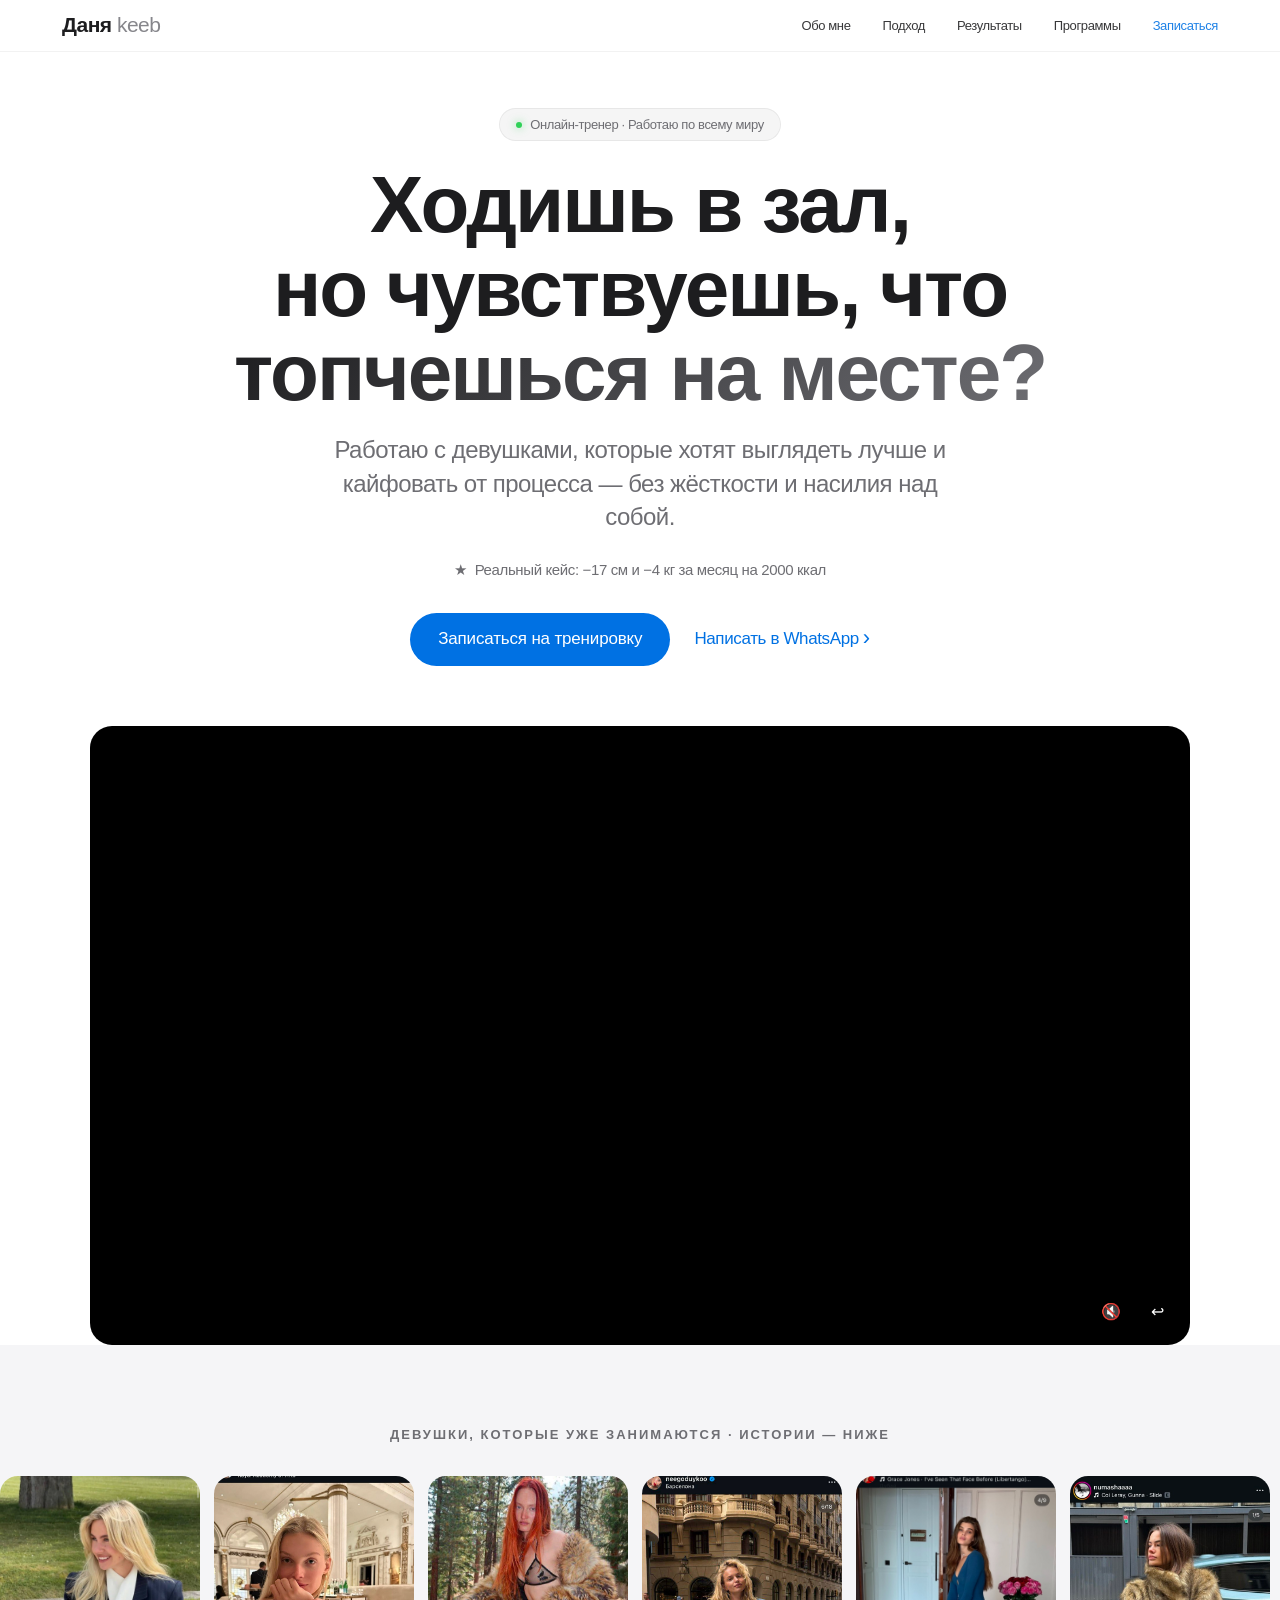
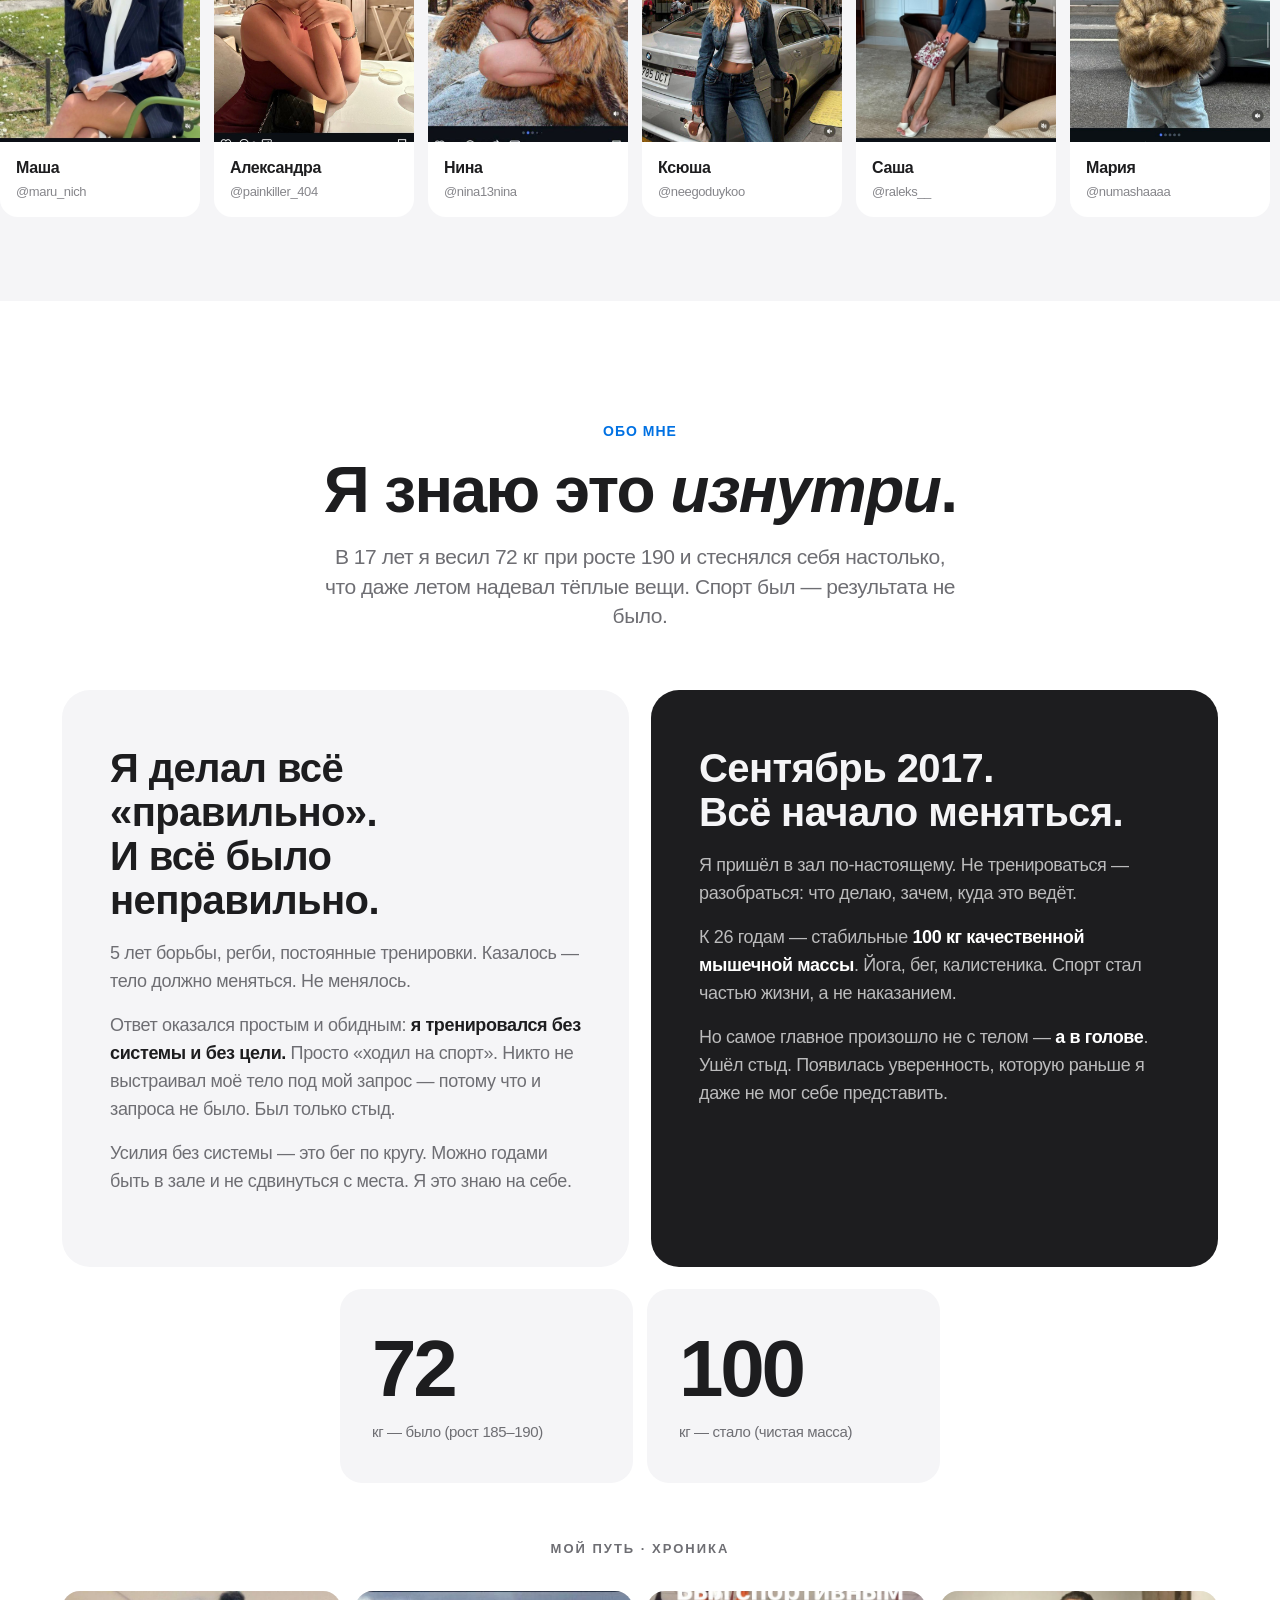
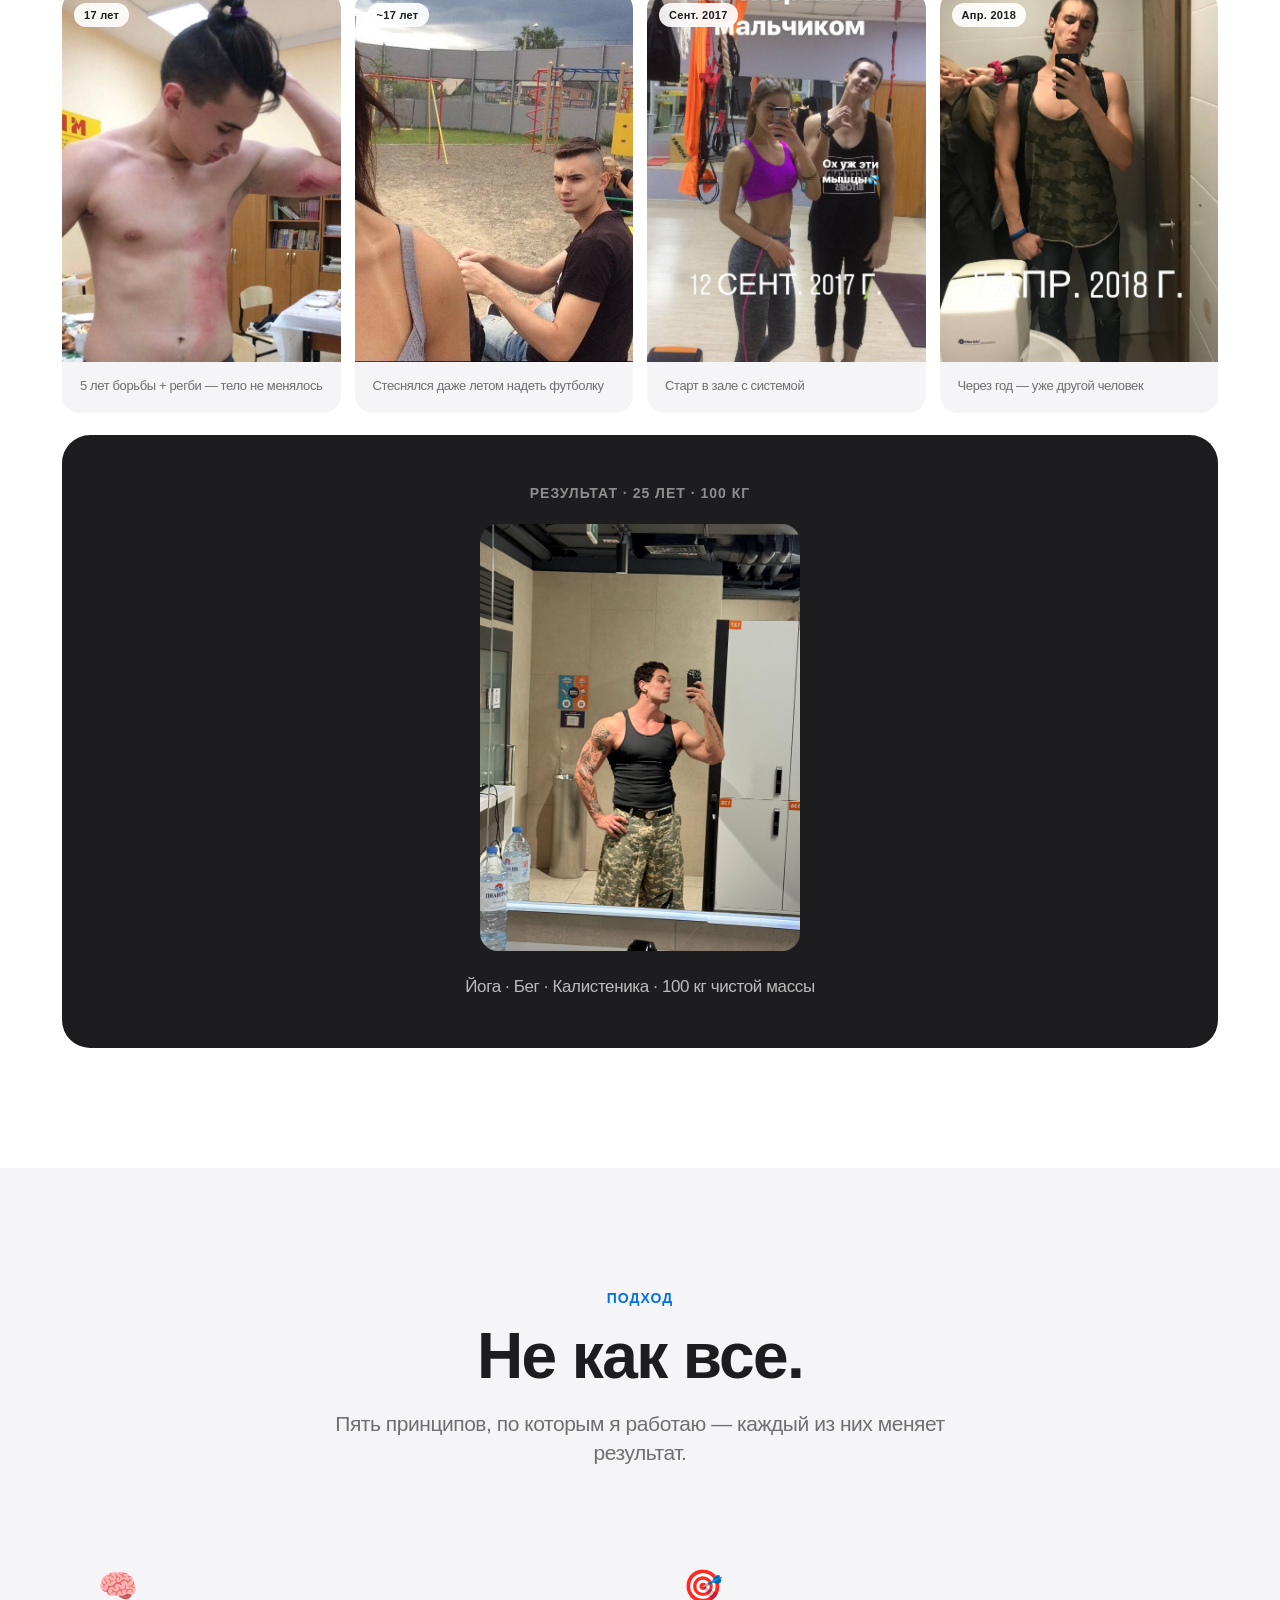
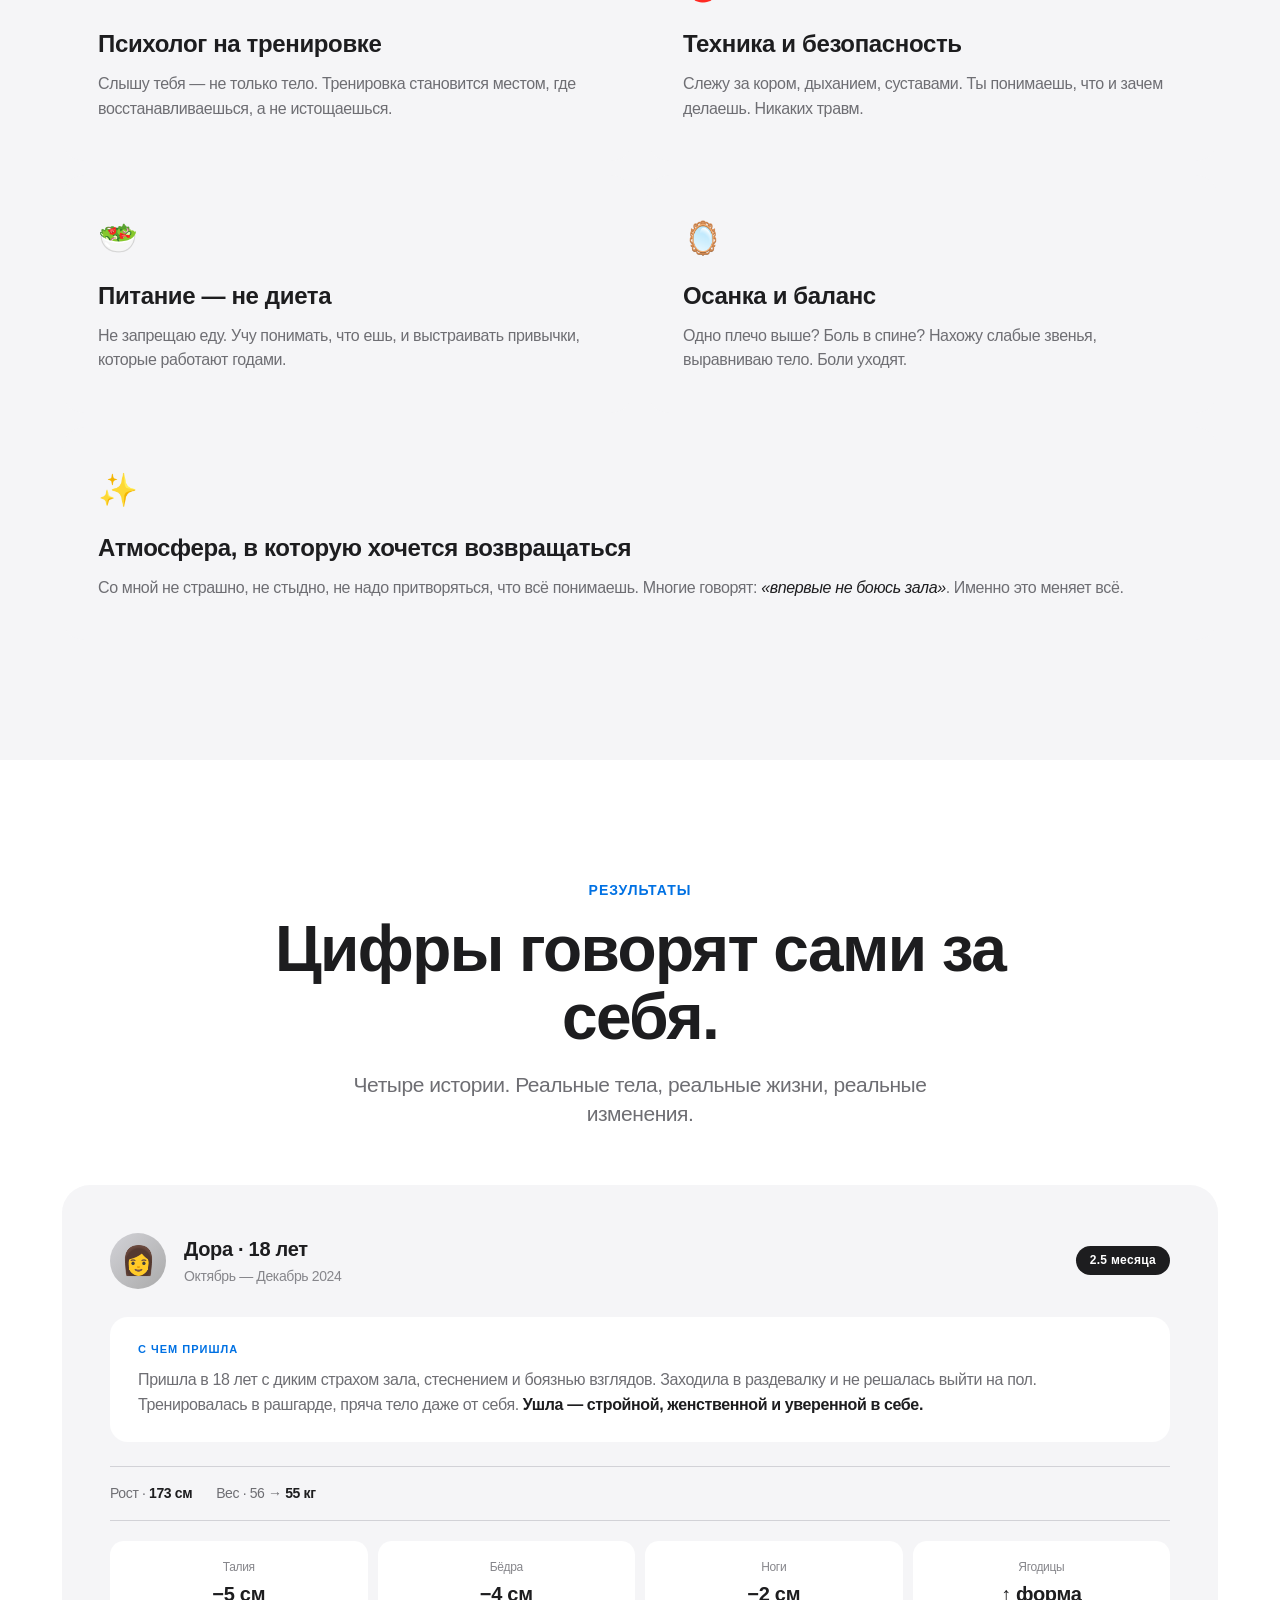
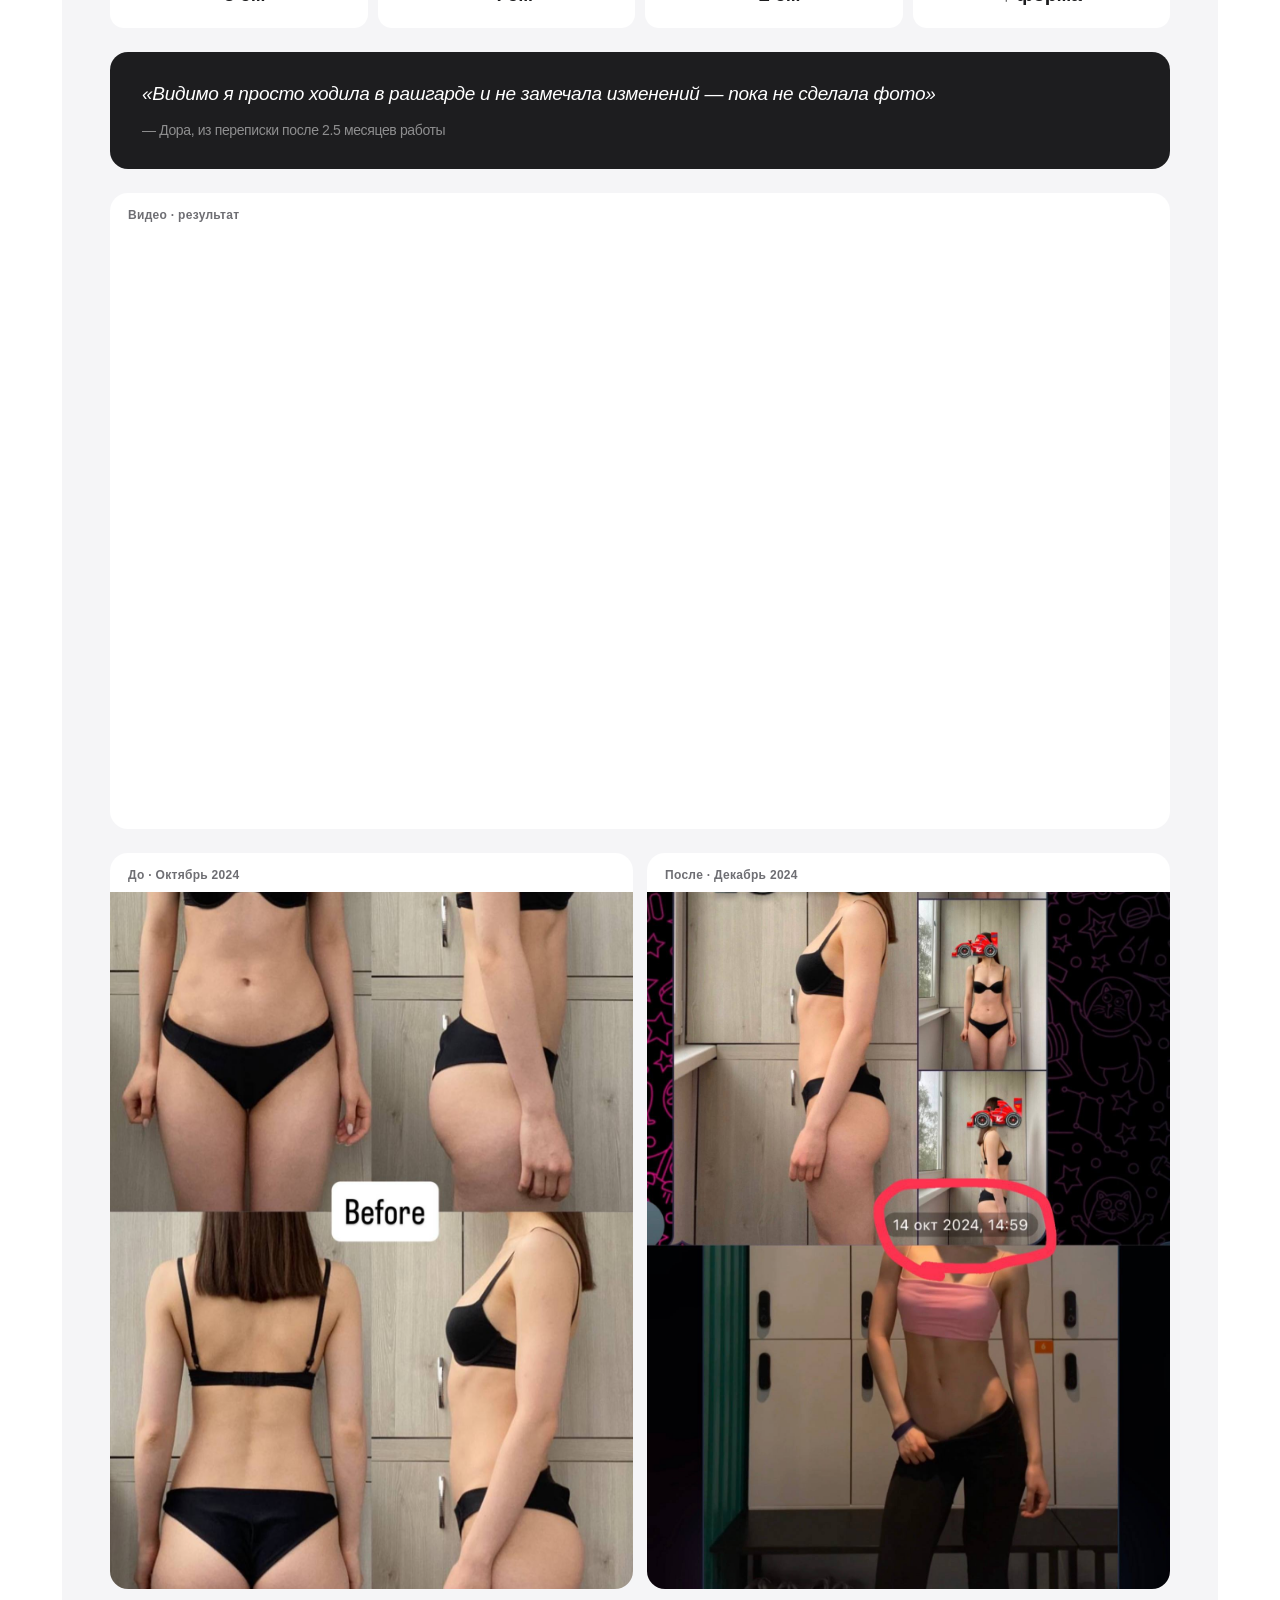
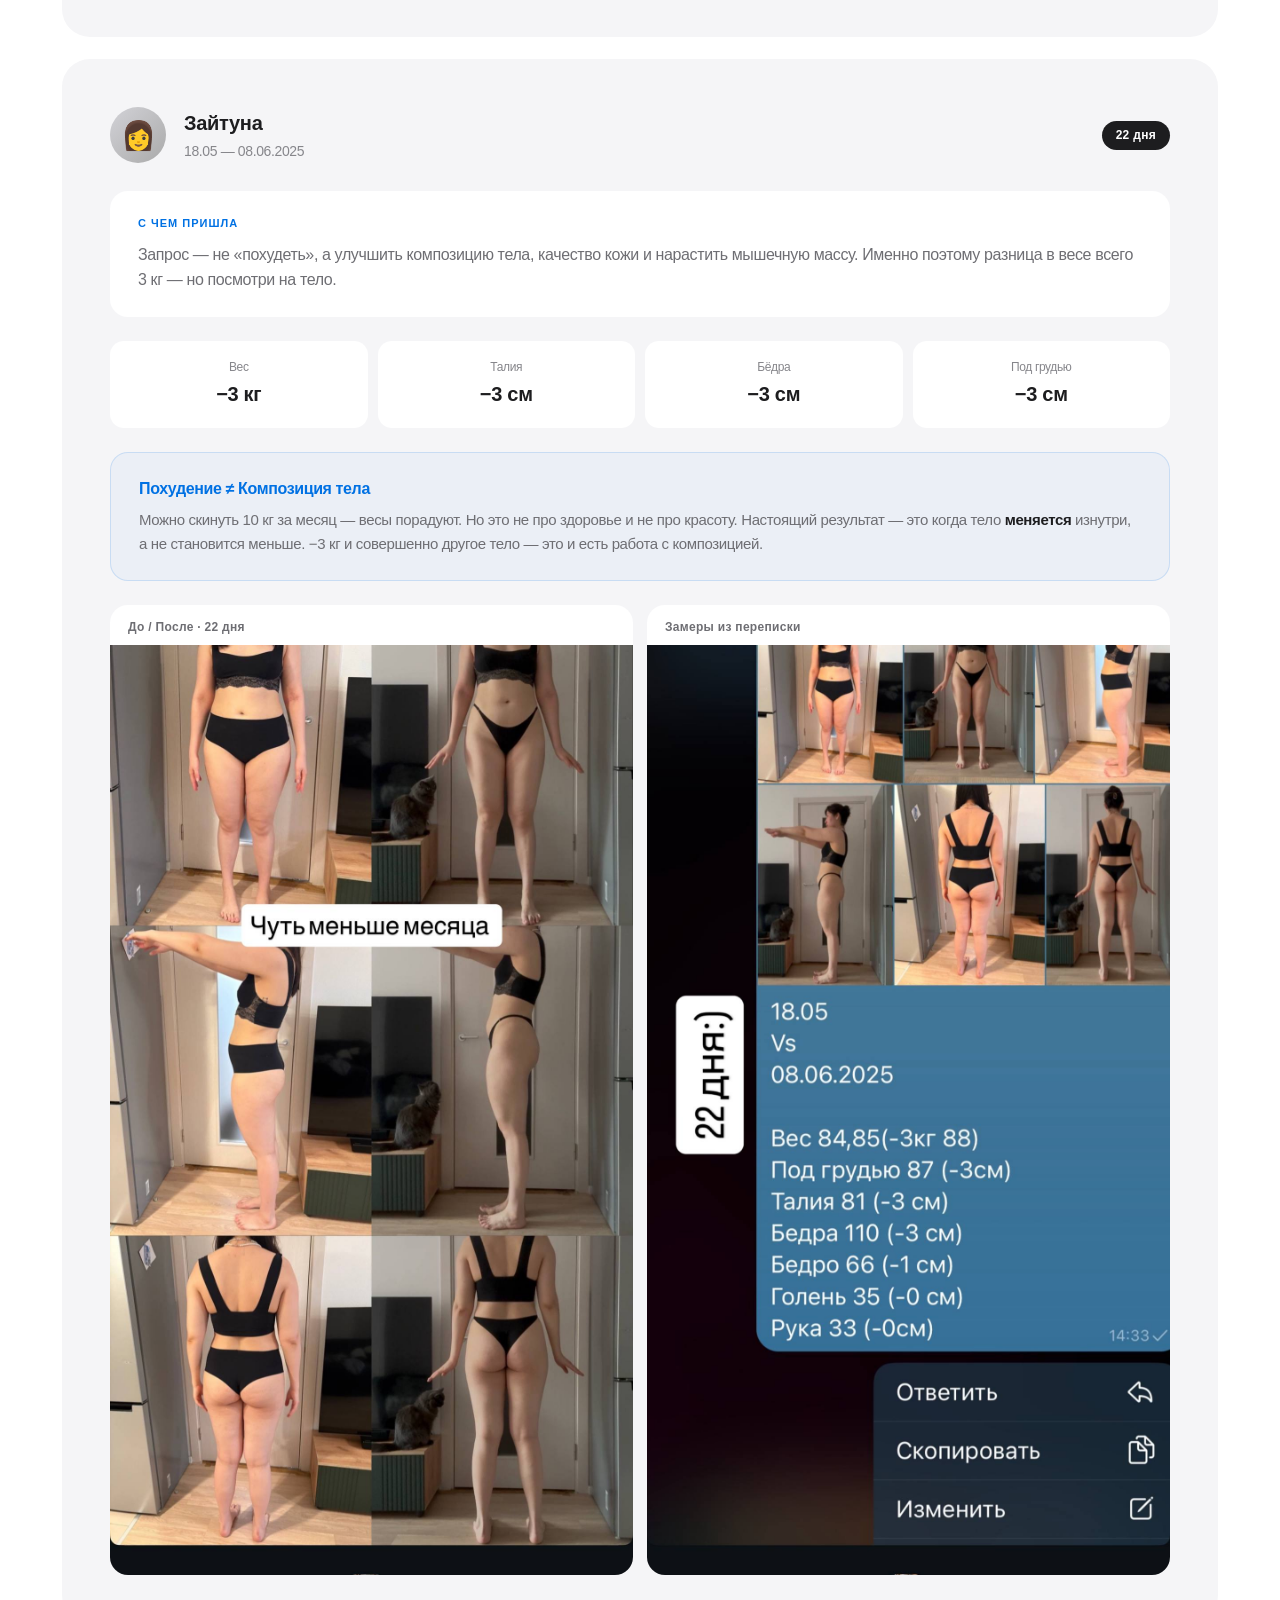
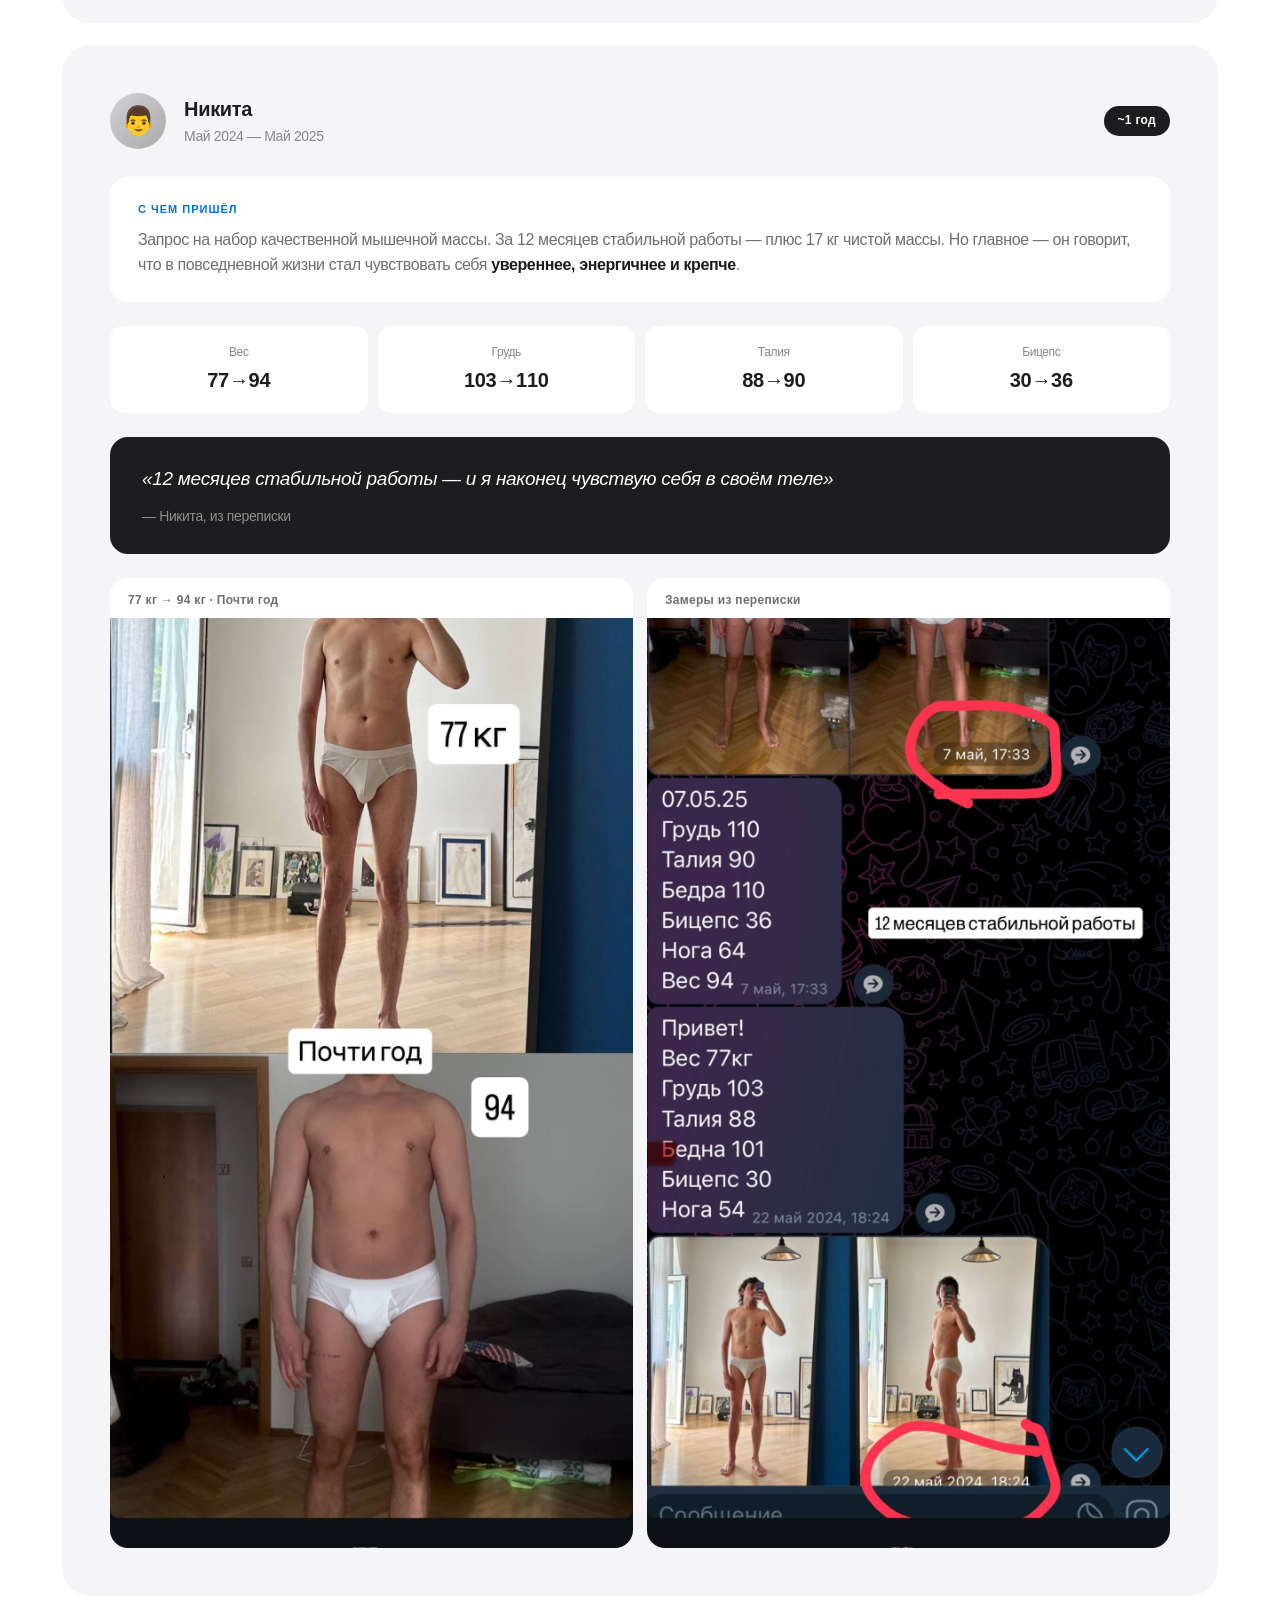
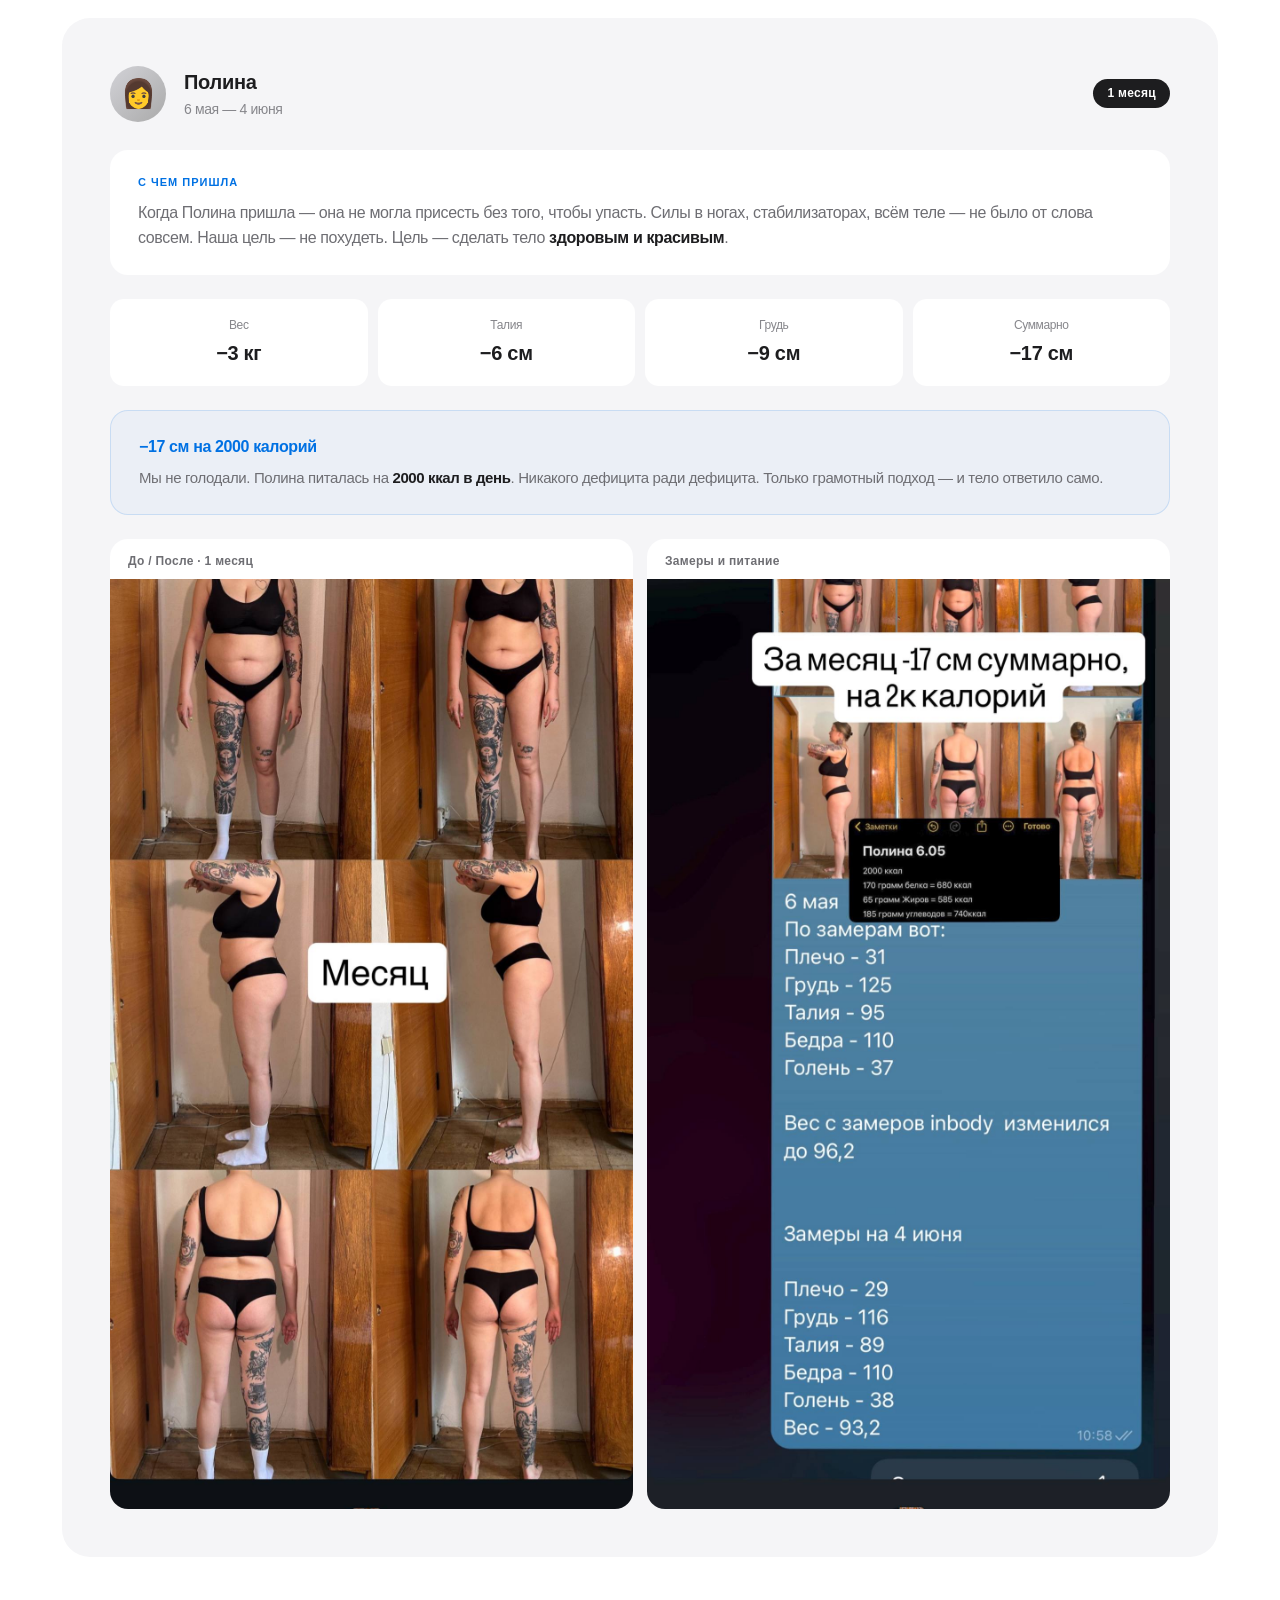
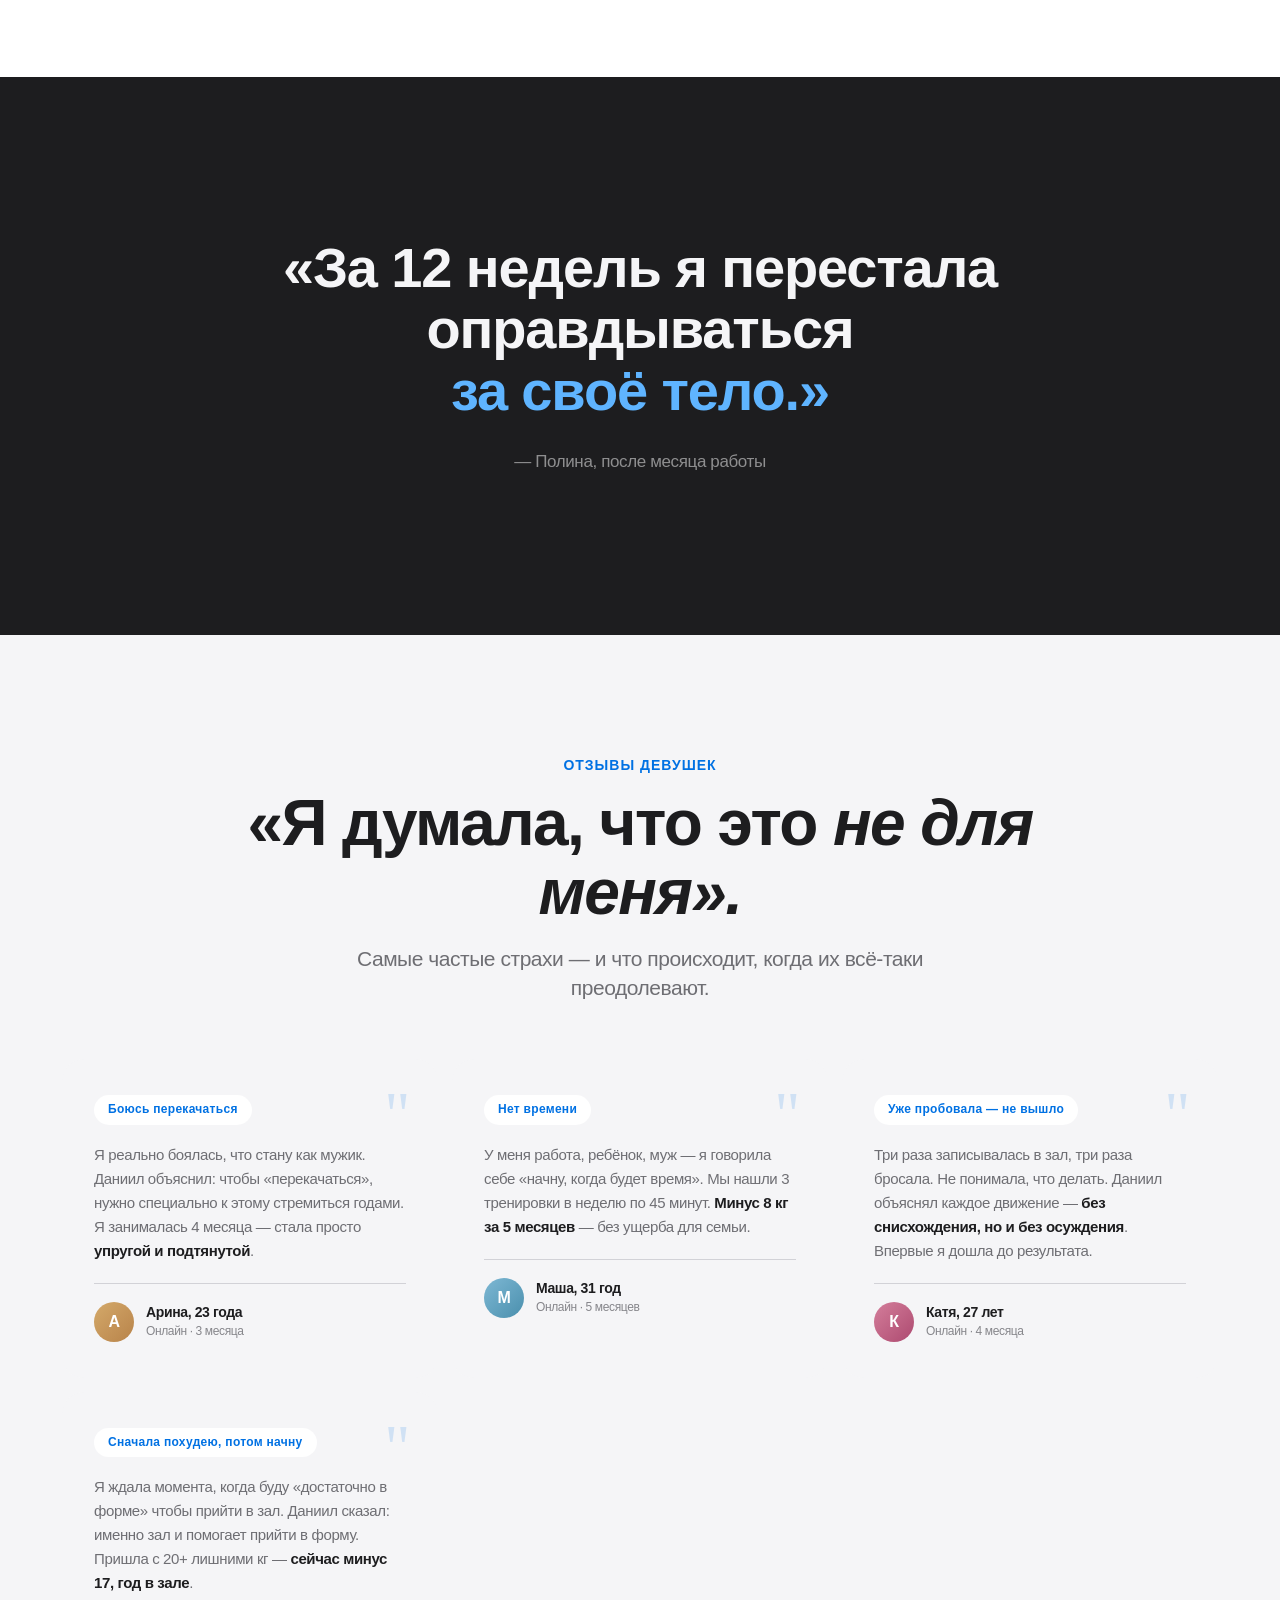
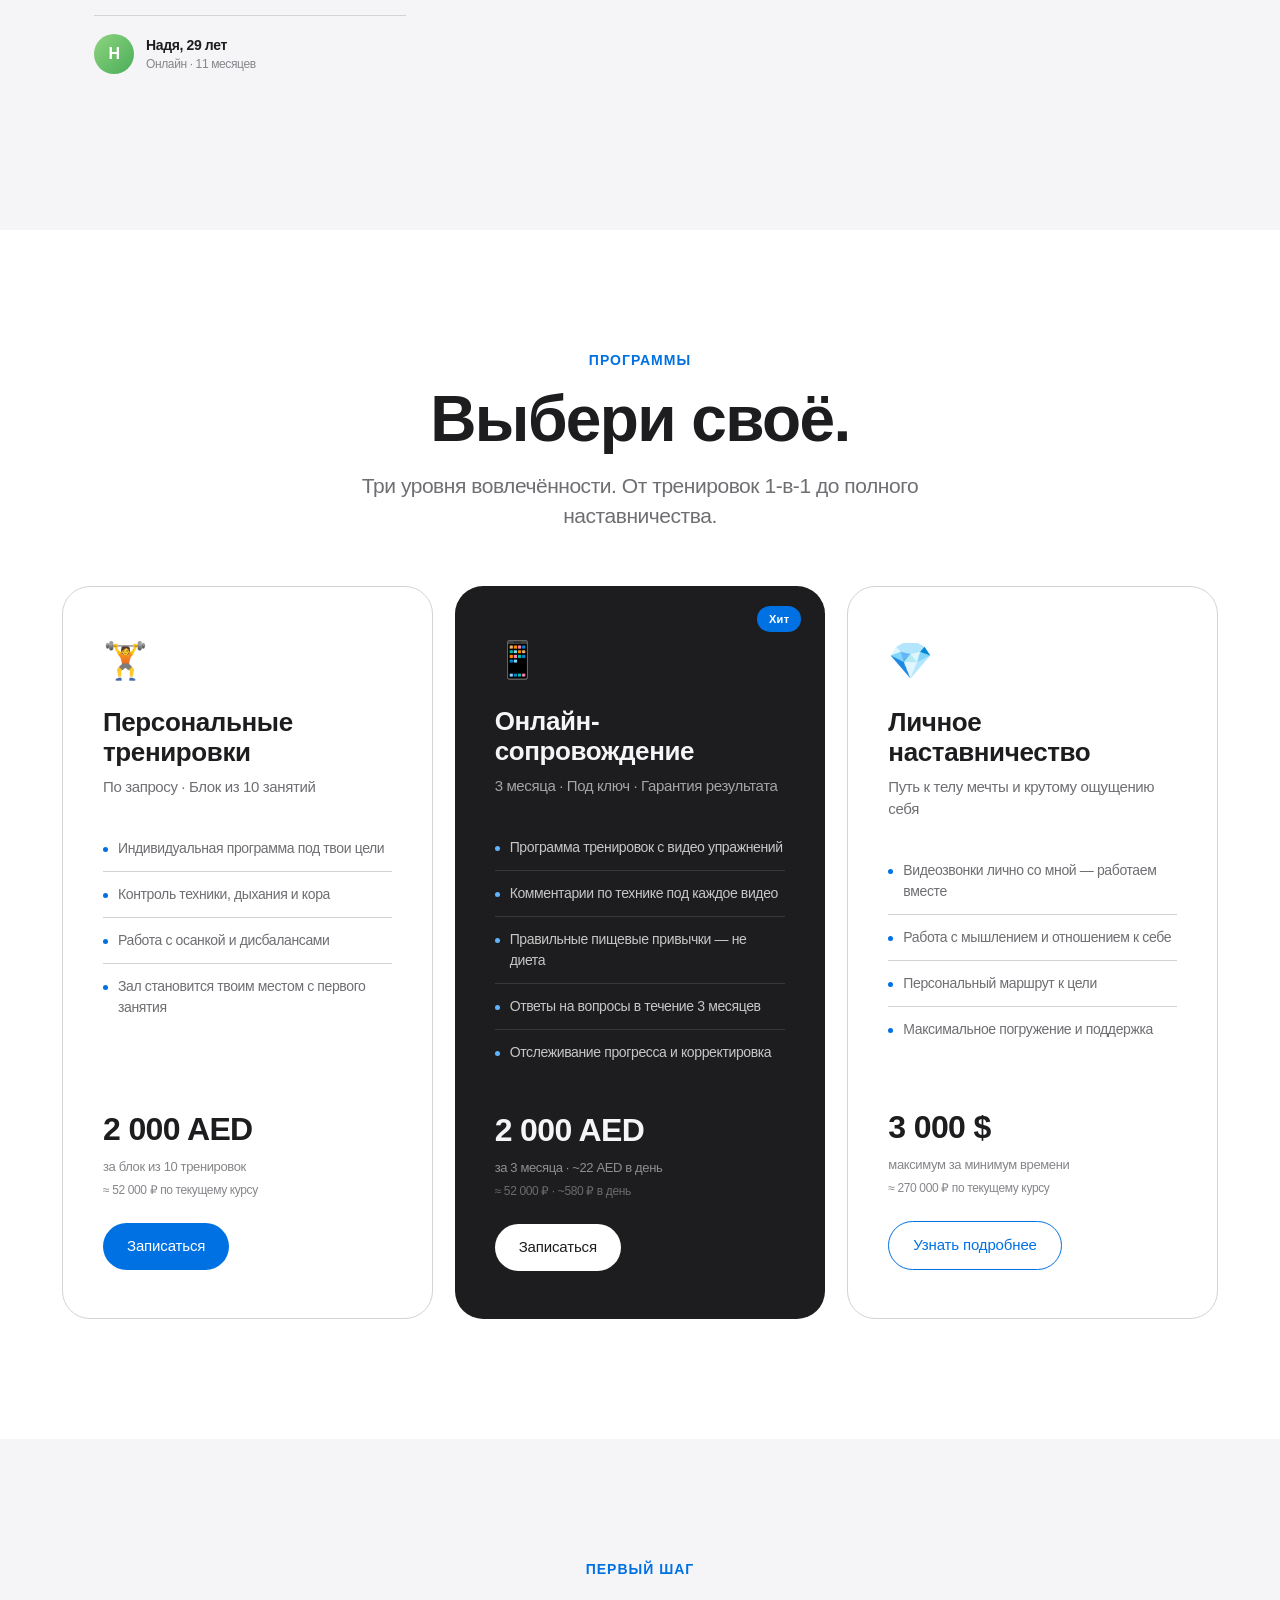
==== commit 108200fb: "UX: nav add Подход, move quote, fears toggle on mobile, slider hint" ====
--- a/index.html
+++ b/index.html
@@ -637,6 +637,24 @@
   gap: 14px;
   max-width: 1200px; margin: 56px auto 0;
 }
+.fear-card.hidden-mobile { display: none; }
+.fears-grid.expanded .fear-card.hidden-mobile { display: block; }
+.fears-toggle {
+  display: none;
+  margin: 32px auto 0;
+  background: #fff;
+  border: 1px solid var(--line);
+  color: var(--black);
+  padding: 12px 28px;
+  border-radius: 980px;
+  font-size: 15px; font-weight: 500;
+  cursor: pointer; transition: all 0.2s;
+  letter-spacing: -0.01em;
+}
+.fears-toggle:hover { background: var(--light); }
+@media (max-width: 640px) {
+  .fears-toggle { display: inline-block; }
+}
 .fear-card {
   background: var(--light);
   border-radius: 22px;
@@ -987,6 +1005,7 @@
     <a href="#hero" class="nav-logo">Даня <span>keeb</span></a>
     <div class="nav-links">
       <a href="#about">Обо мне</a>
+      <a href="#approach">Подход</a>
       <a href="#results">Результаты</a>
       <a href="#services">Программы</a>
       <a href="#contact" class="nav-cta">Записаться</a>
@@ -1032,7 +1051,7 @@
 
 <!-- ════════════════ DEVUSHKI SLIDER ════════════════ -->
 <section class="devushki">
-  <div class="devushki-label">Девушки, которые уже занимаются</div>
+  <div class="devushki-label">Девушки, которые уже занимаются · истории — ниже</div>
   <div class="clients-slider" id="clientsSlider">
     <a href="https://www.instagram.com/maru_nich" class="client-card" target="_blank" rel="noopener">
       <img src="girls/girl_1.jpg" alt="Маша @maru_nich" class="client-img">
@@ -1144,7 +1163,7 @@
 </section>
 
 <!-- ════════════════ APPROACH ════════════════ -->
-<section class="section light-bg">
+<section class="section light-bg" id="approach">
   <div class="container">
     <div class="eyebrow">Подход</div>
     <h2 class="h-display section-title">Не как все.</h2>
@@ -1177,14 +1196,6 @@
         <p>Со мной не страшно, не стыдно, не надо притворяться, что всё понимаешь. Многие говорят: <em>«впервые не боюсь зала»</em>. Именно это меняет всё.</p>
       </div>
     </div>
-  </div>
-</section>
-
-<!-- ════════════════ BIG QUOTE ════════════════ -->
-<section class="big-quote">
-  <div class="container">
-    <div class="big-quote-text">«За 12 недель я перестала<br>оправдываться<br><em>за своё тело.»</em></div>
-    <div class="big-quote-author">— Полина, после месяца работы</div>
   </div>
 </section>
 
@@ -1353,6 +1364,14 @@
   </div>
 </section>
 
+<!-- ════════════════ BIG QUOTE ════════════════ -->
+<section class="big-quote">
+  <div class="container">
+    <div class="big-quote-text">«За 12 недель я перестала<br>оправдываться<br><em>за своё тело.»</em></div>
+    <div class="big-quote-author">— Полина, после месяца работы</div>
+  </div>
+</section>
+
 <!-- ════════════════ FEARS ════════════════ -->
 <section class="section light-bg" id="fears">
   <div class="container">
@@ -1360,7 +1379,7 @@
     <h2 class="h-display section-title">«Я думала, что это <em>не для меня».</em></h2>
     <p class="lead section-lead">Самые частые страхи — и что происходит, когда их всё-таки преодолевают.</p>
 
-    <div class="fears-grid">
+    <div class="fears-grid" id="fearsGrid">
       <div class="fear-card">
         <div class="fear-mark">"</div>
         <div class="fear-tag">Боюсь перекачаться</div>
@@ -1401,7 +1420,7 @@
         </div>
       </div>
 
-      <div class="fear-card">
+      <div class="fear-card hidden-mobile">
         <div class="fear-mark">"</div>
         <div class="fear-tag">Это больно и я сломаюсь</div>
         <p class="fear-text">После двух травм у меня была фобия. Любое жжение в мышцах казалось опасным. Начали мягко — с контролем техники. <strong>Ни одной травмы за 6 месяцев</strong>. Теперь я слышу своё тело.</p>
@@ -1411,7 +1430,7 @@
         </div>
       </div>
 
-      <div class="fear-card">
+      <div class="fear-card hidden-mobile">
         <div class="fear-mark">"</div>
         <div class="fear-tag">Мне некомфортно в зале</div>
         <p class="fear-text">Заходила в зал и чувствовала, что все смотрят. Тренировалась в углу, избегала свободных весов. Даниил показал зал как рабочее пространство. Теперь хожу туда <strong>спокойно и уверенно</strong>.</p>
@@ -1421,6 +1440,7 @@
         </div>
       </div>
     </div>
+    <button class="fears-toggle" id="fearsToggle" type="button">Показать ещё 2 отзыва</button>
   </div>
 </section>
 
@@ -1661,6 +1681,18 @@
   }
 })();
 
+// Fears toggle (mobile)
+(function() {
+  var btn = document.getElementById('fearsToggle');
+  var grid = document.getElementById('fearsGrid');
+  if (btn && grid) {
+    btn.addEventListener('click', function() {
+      var expanded = grid.classList.toggle('expanded');
+      btn.textContent = expanded ? 'Свернуть' : 'Показать ещё 2 отзыва';
+    });
+  }
+})();
+
 // Конверсии: Telegram + WhatsApp
 document.querySelectorAll('a[href*="t.me"], a[href*="wa.me"]').forEach(function(link) {
   link.addEventListener('click', function() {
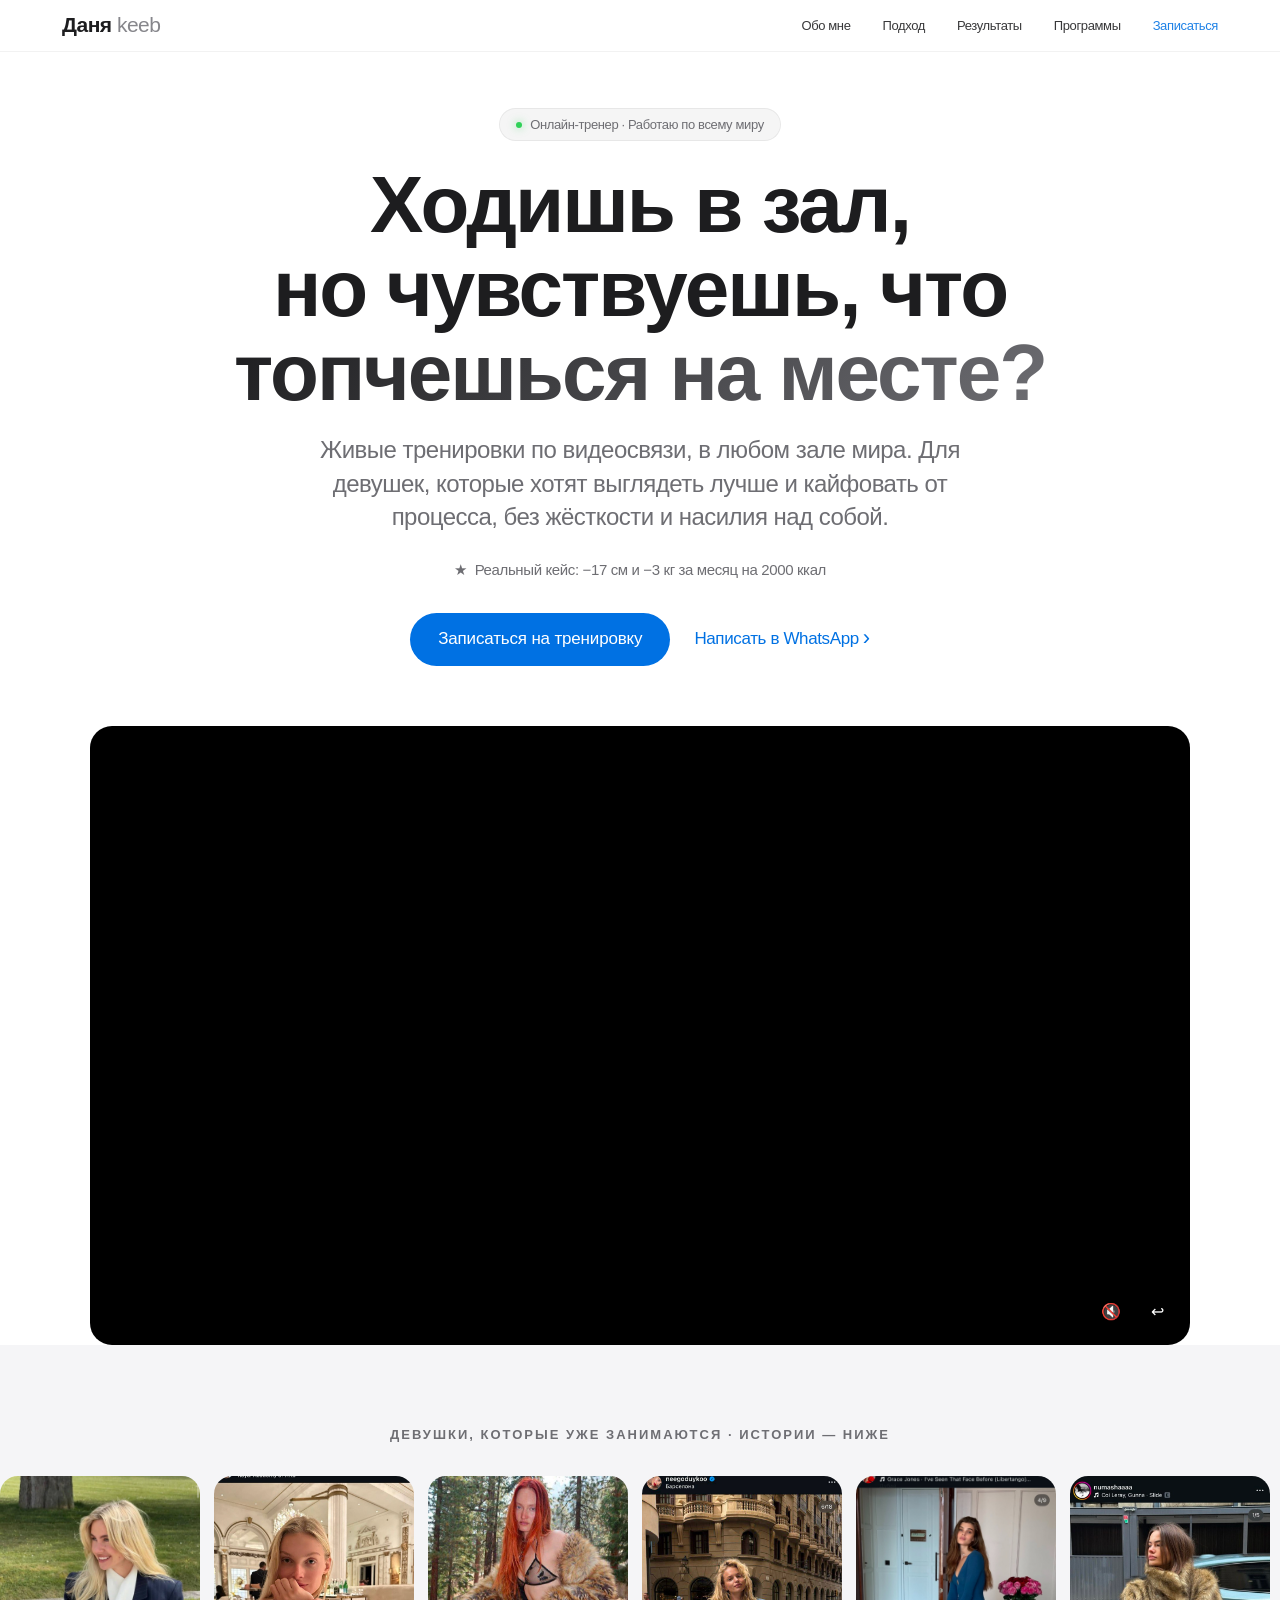
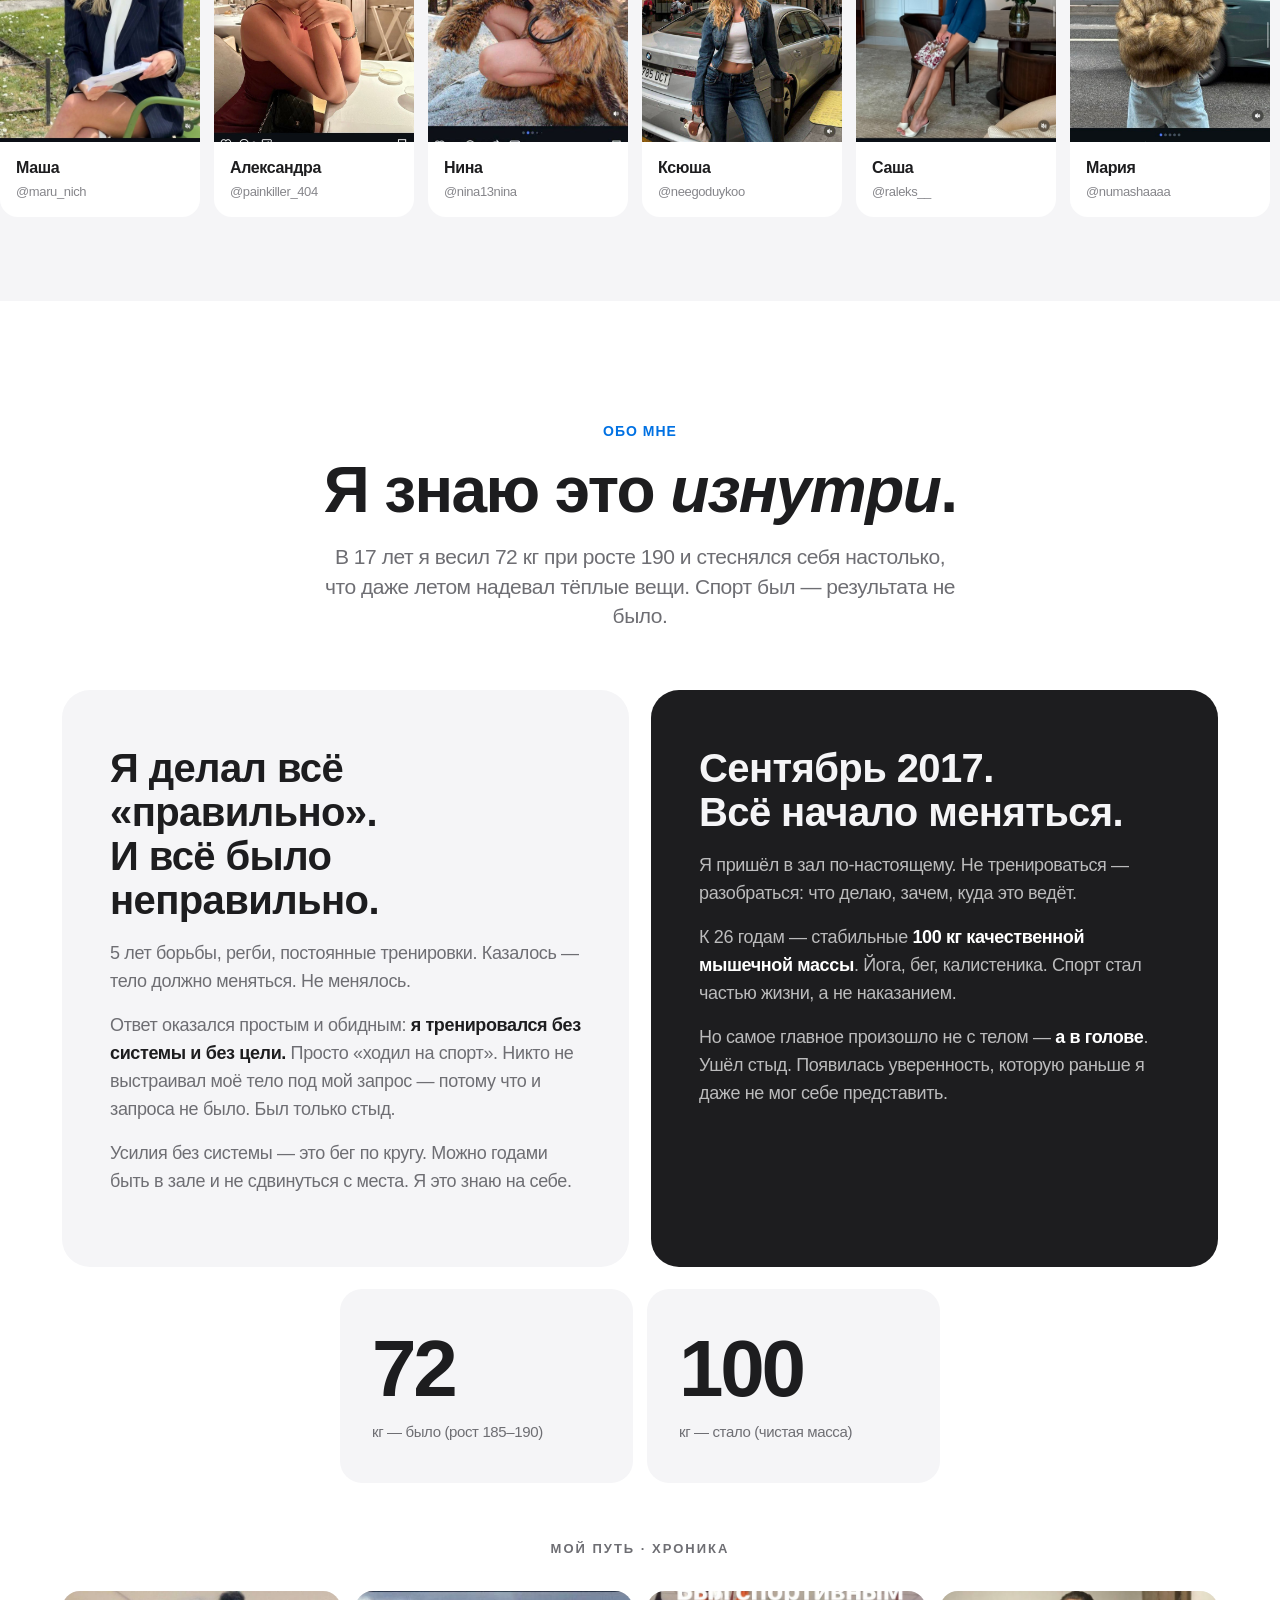
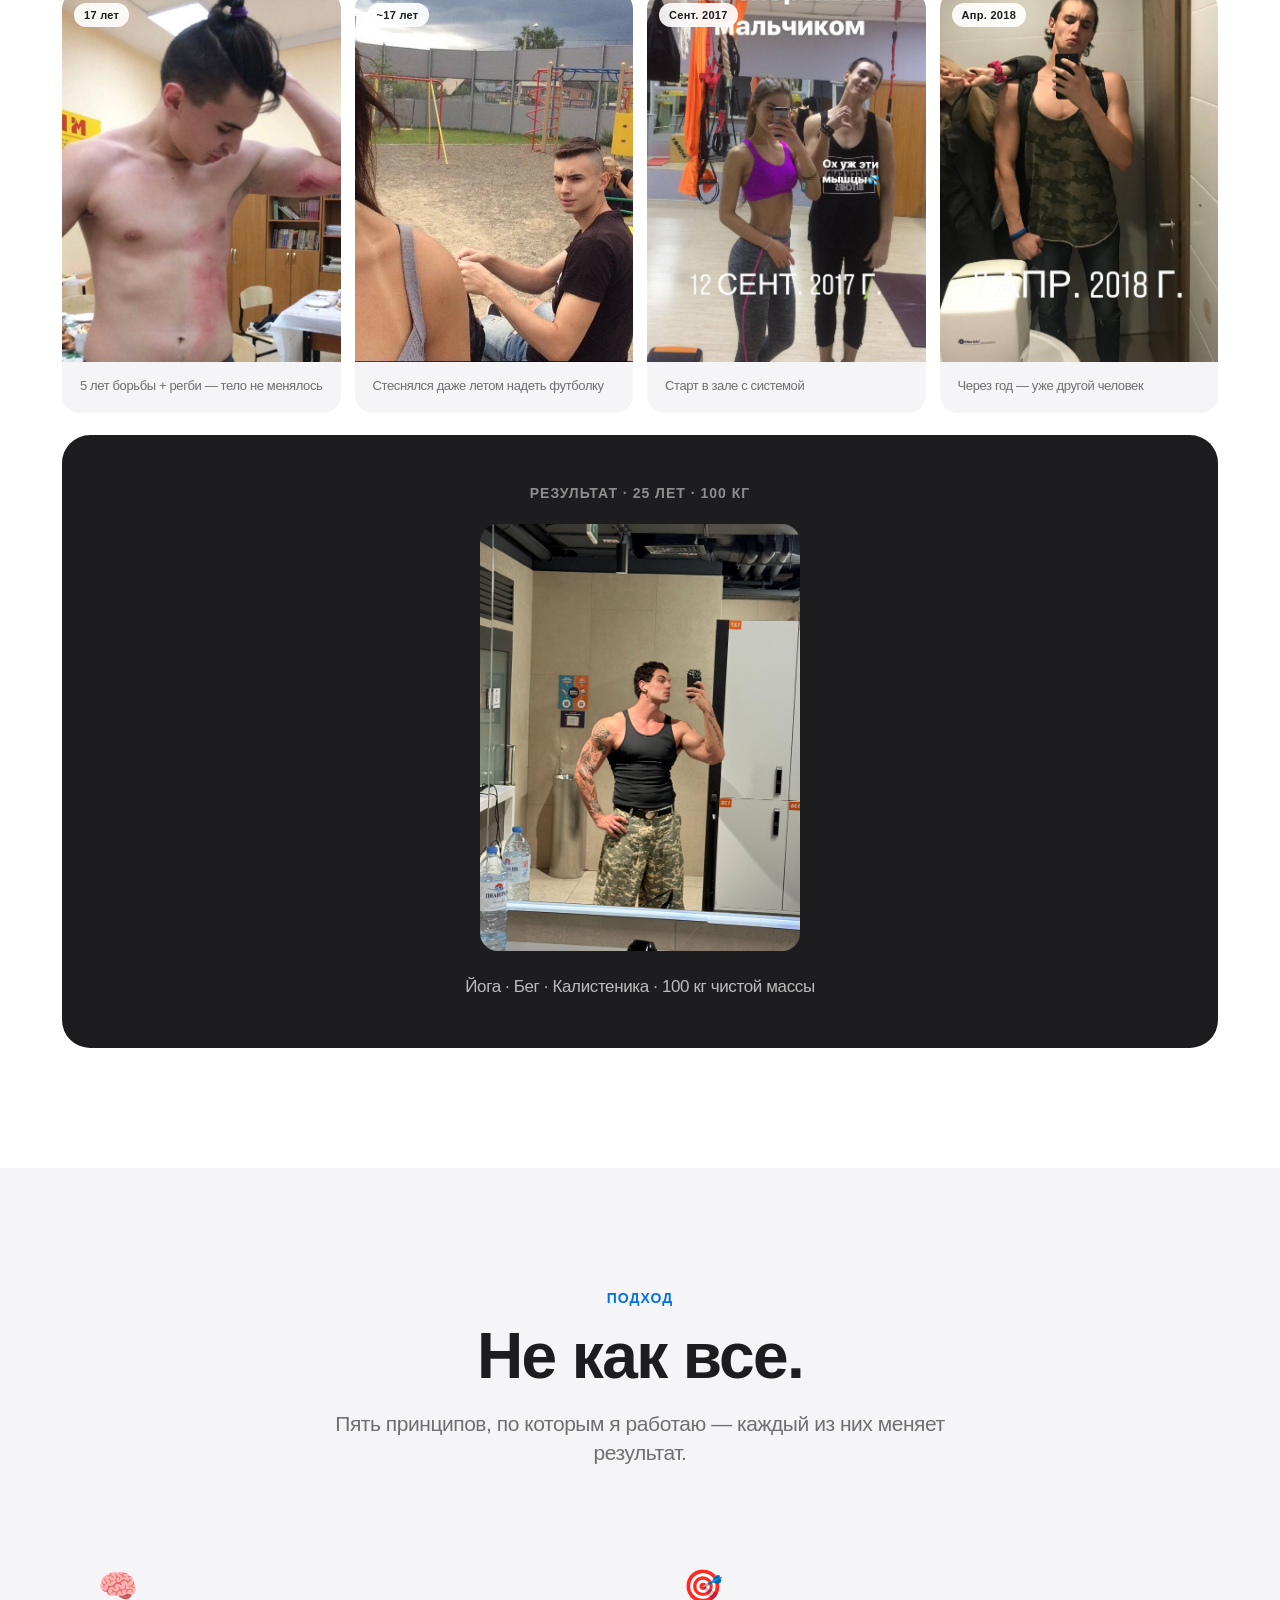
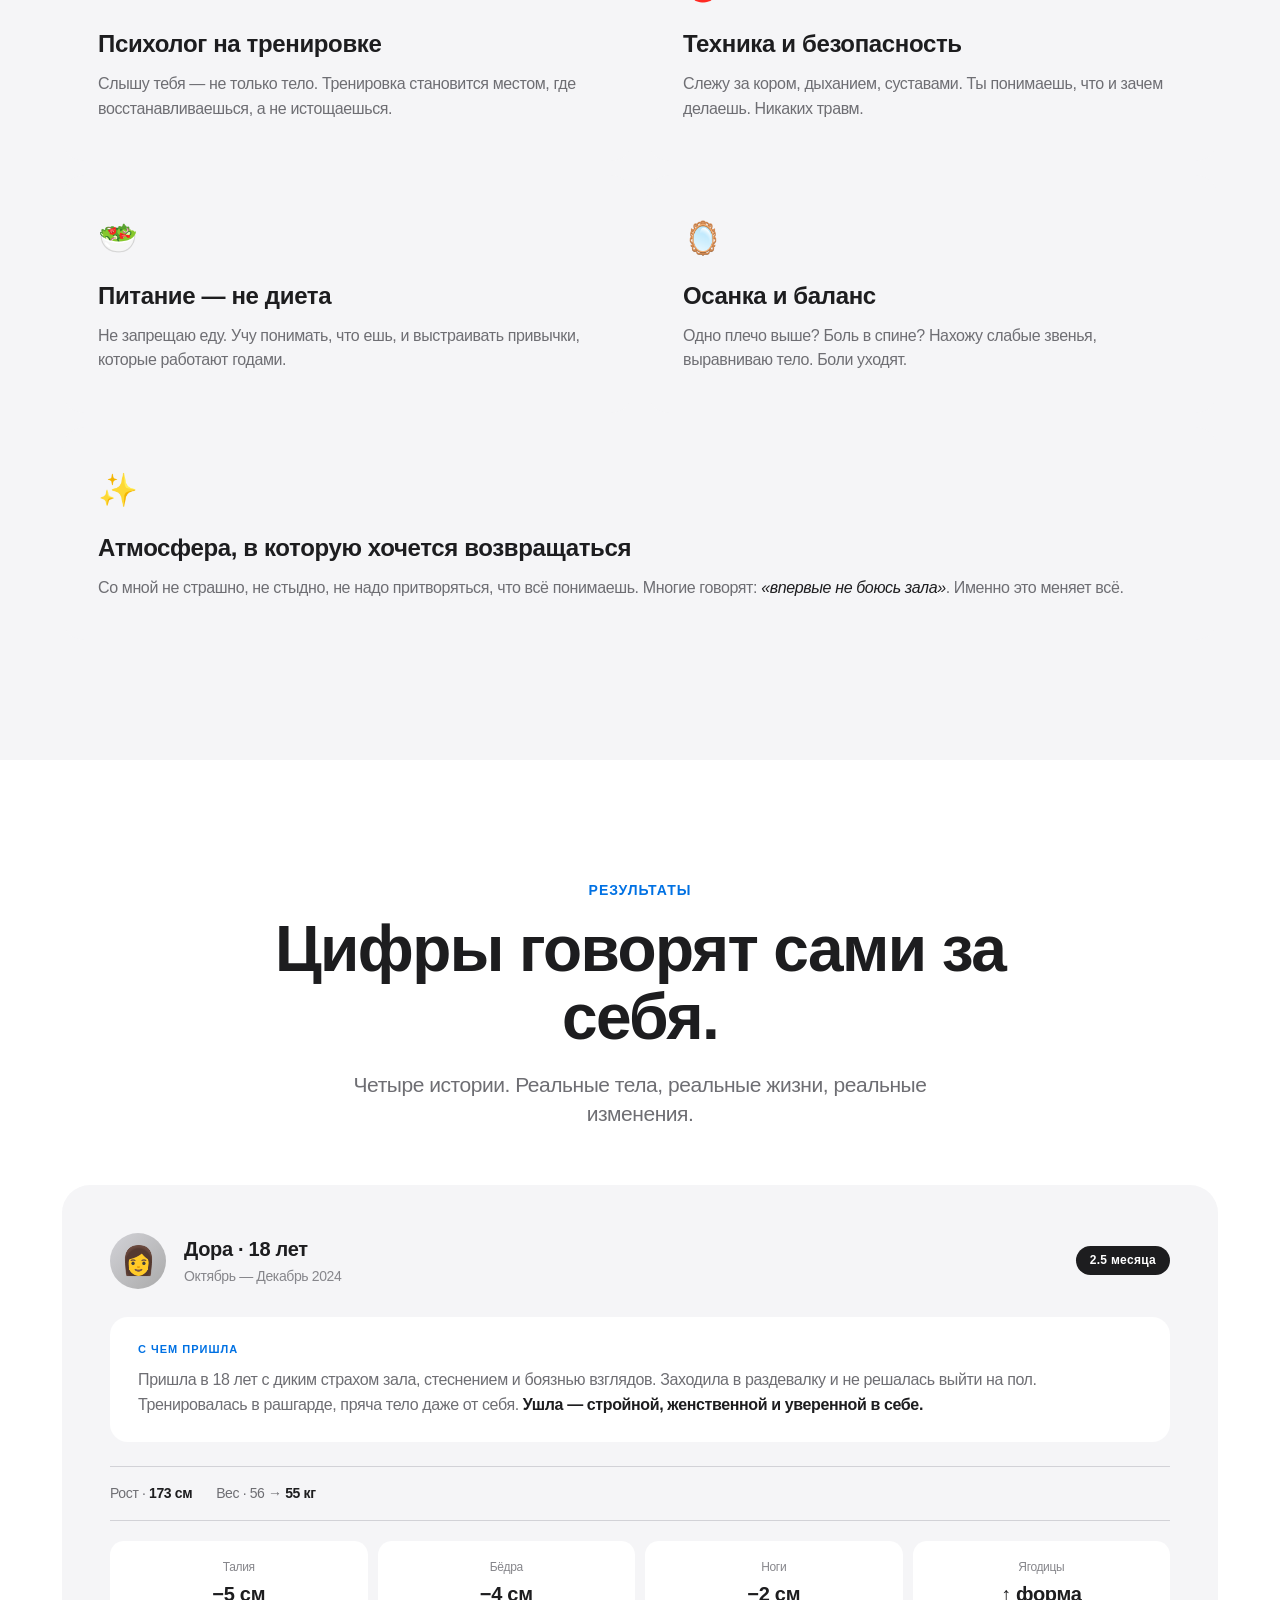
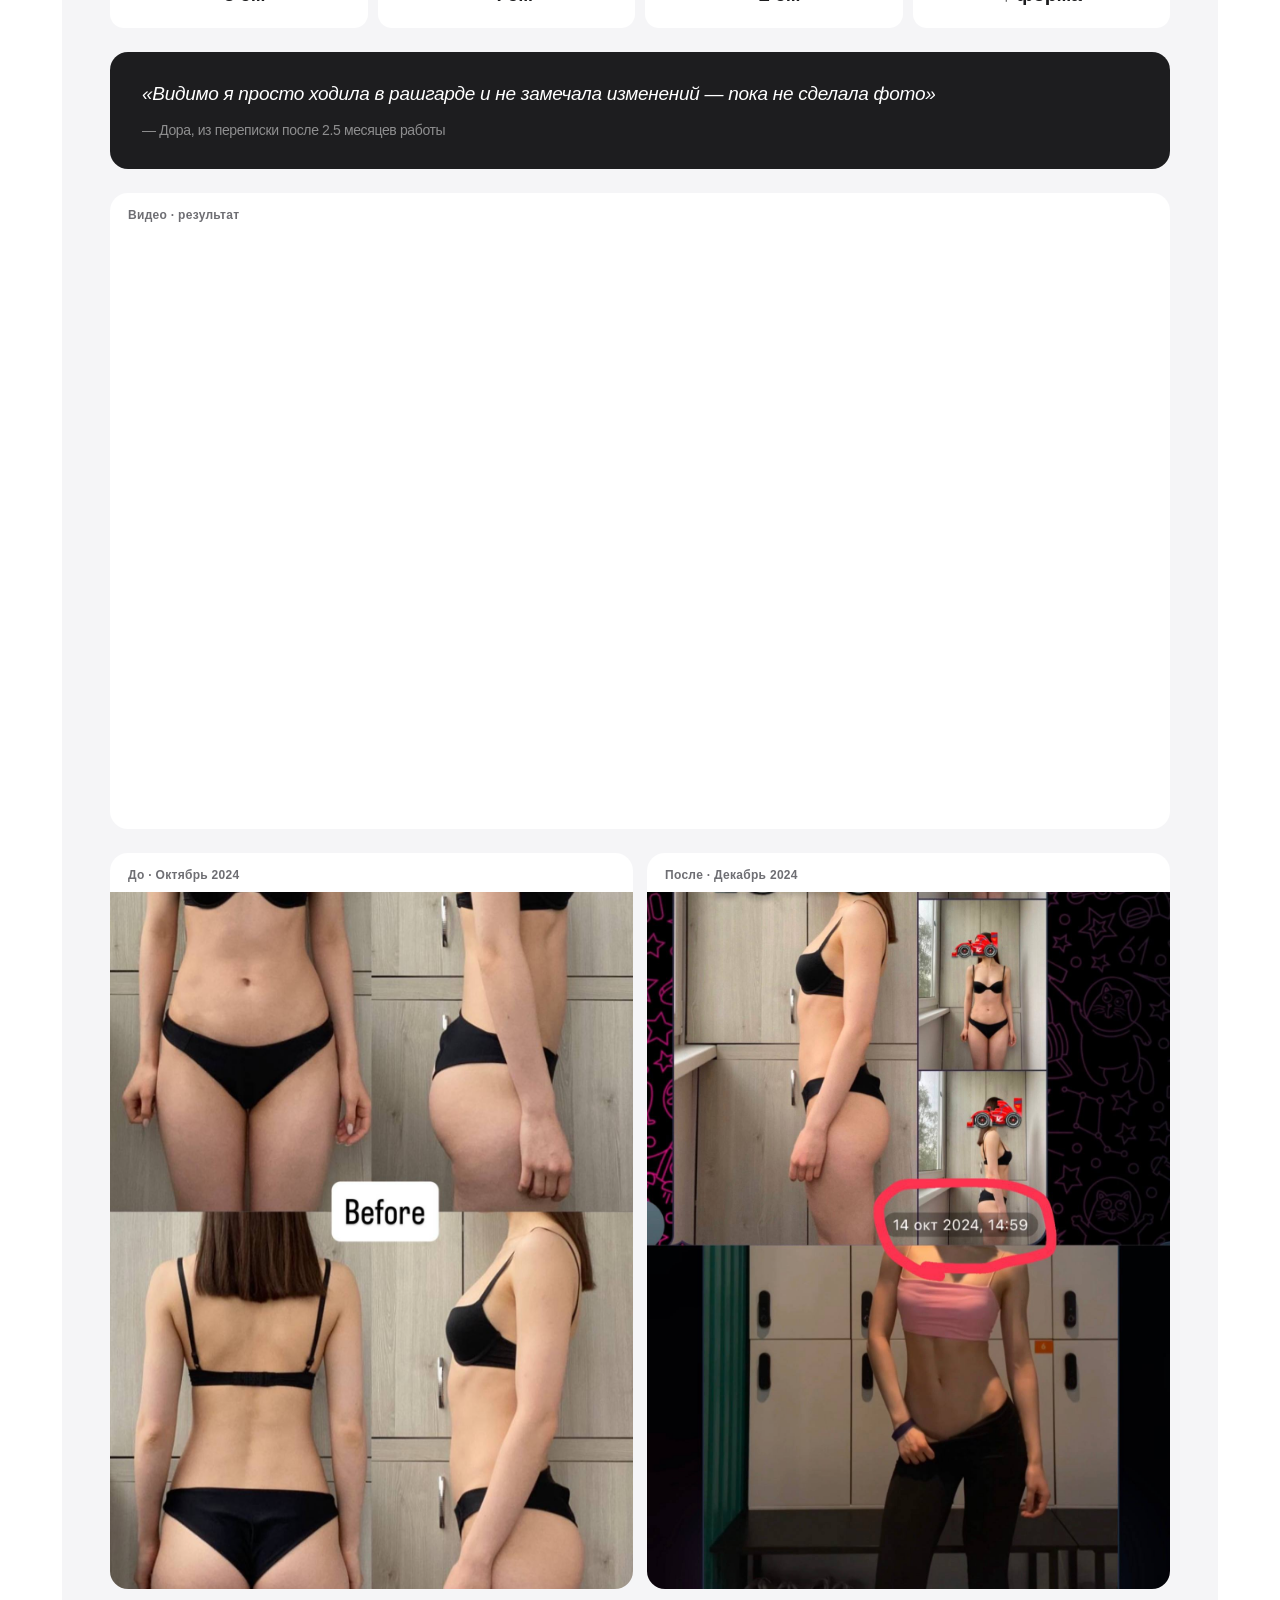
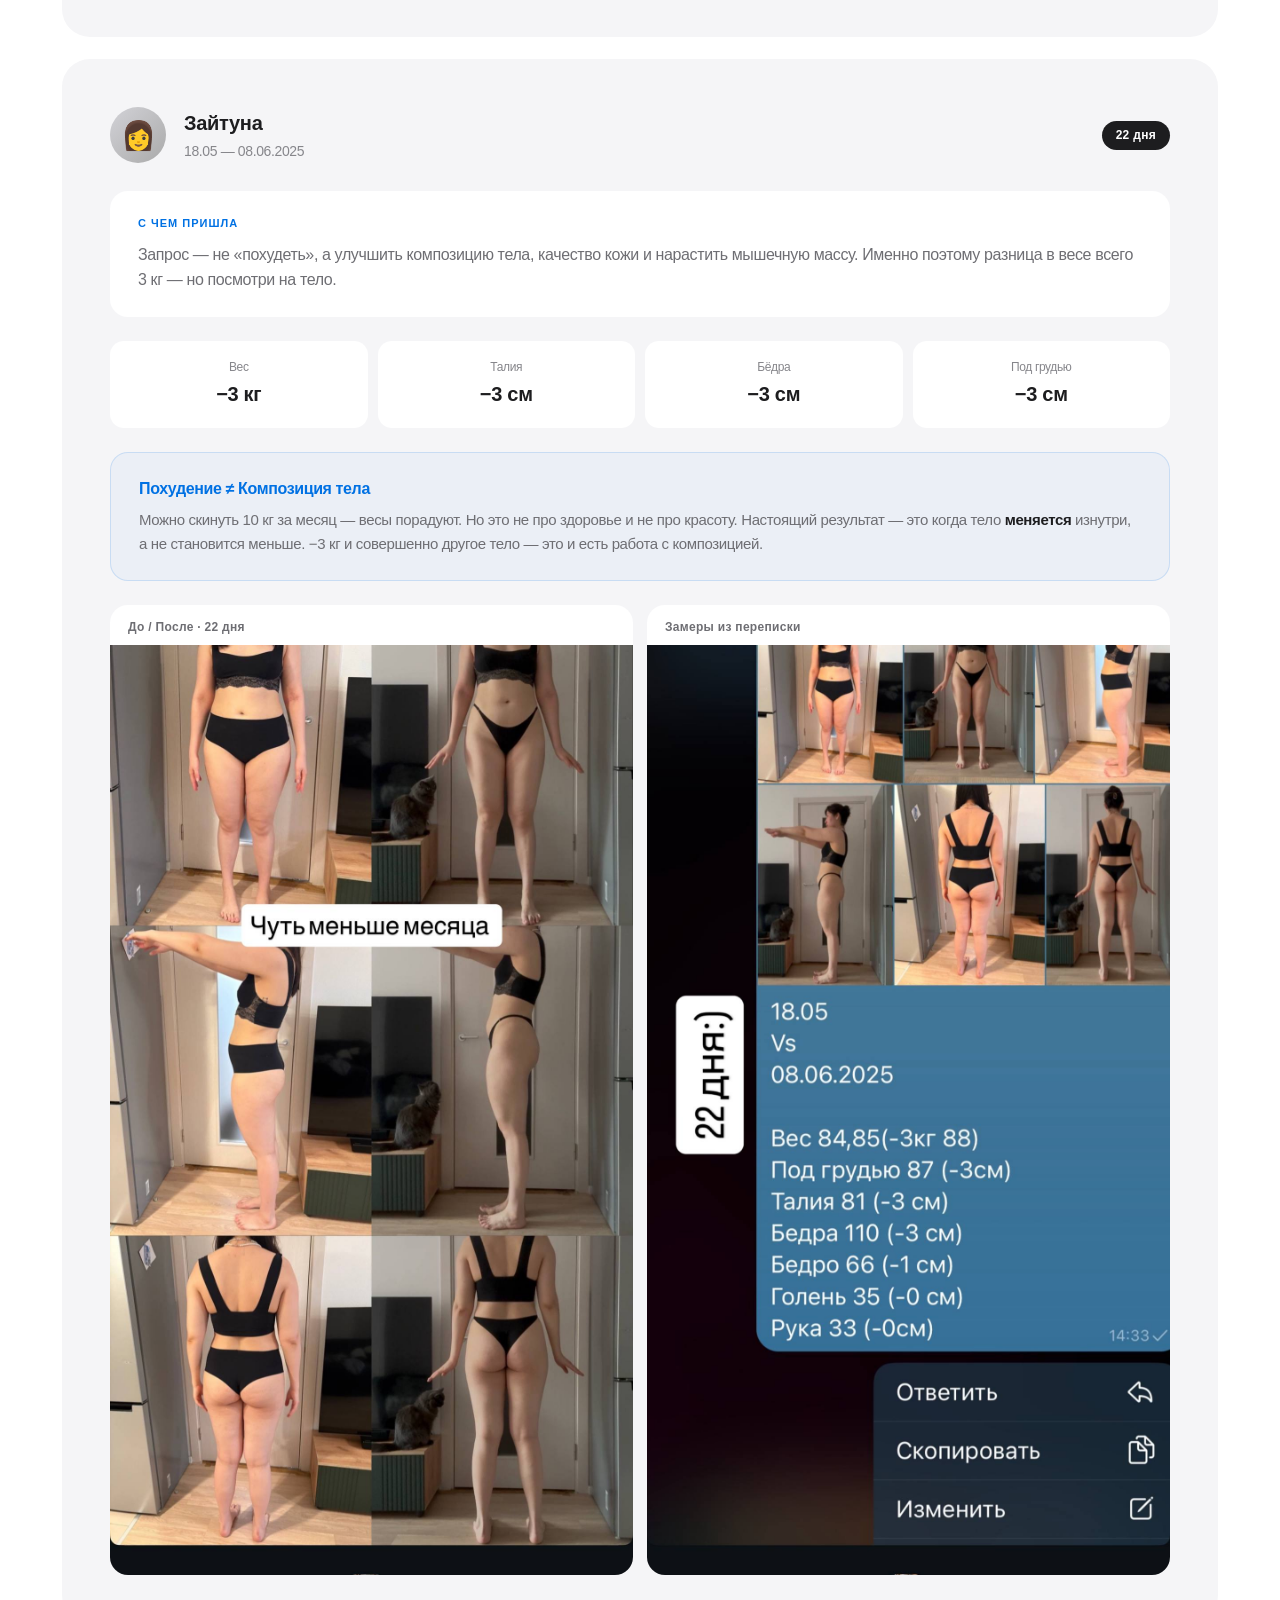
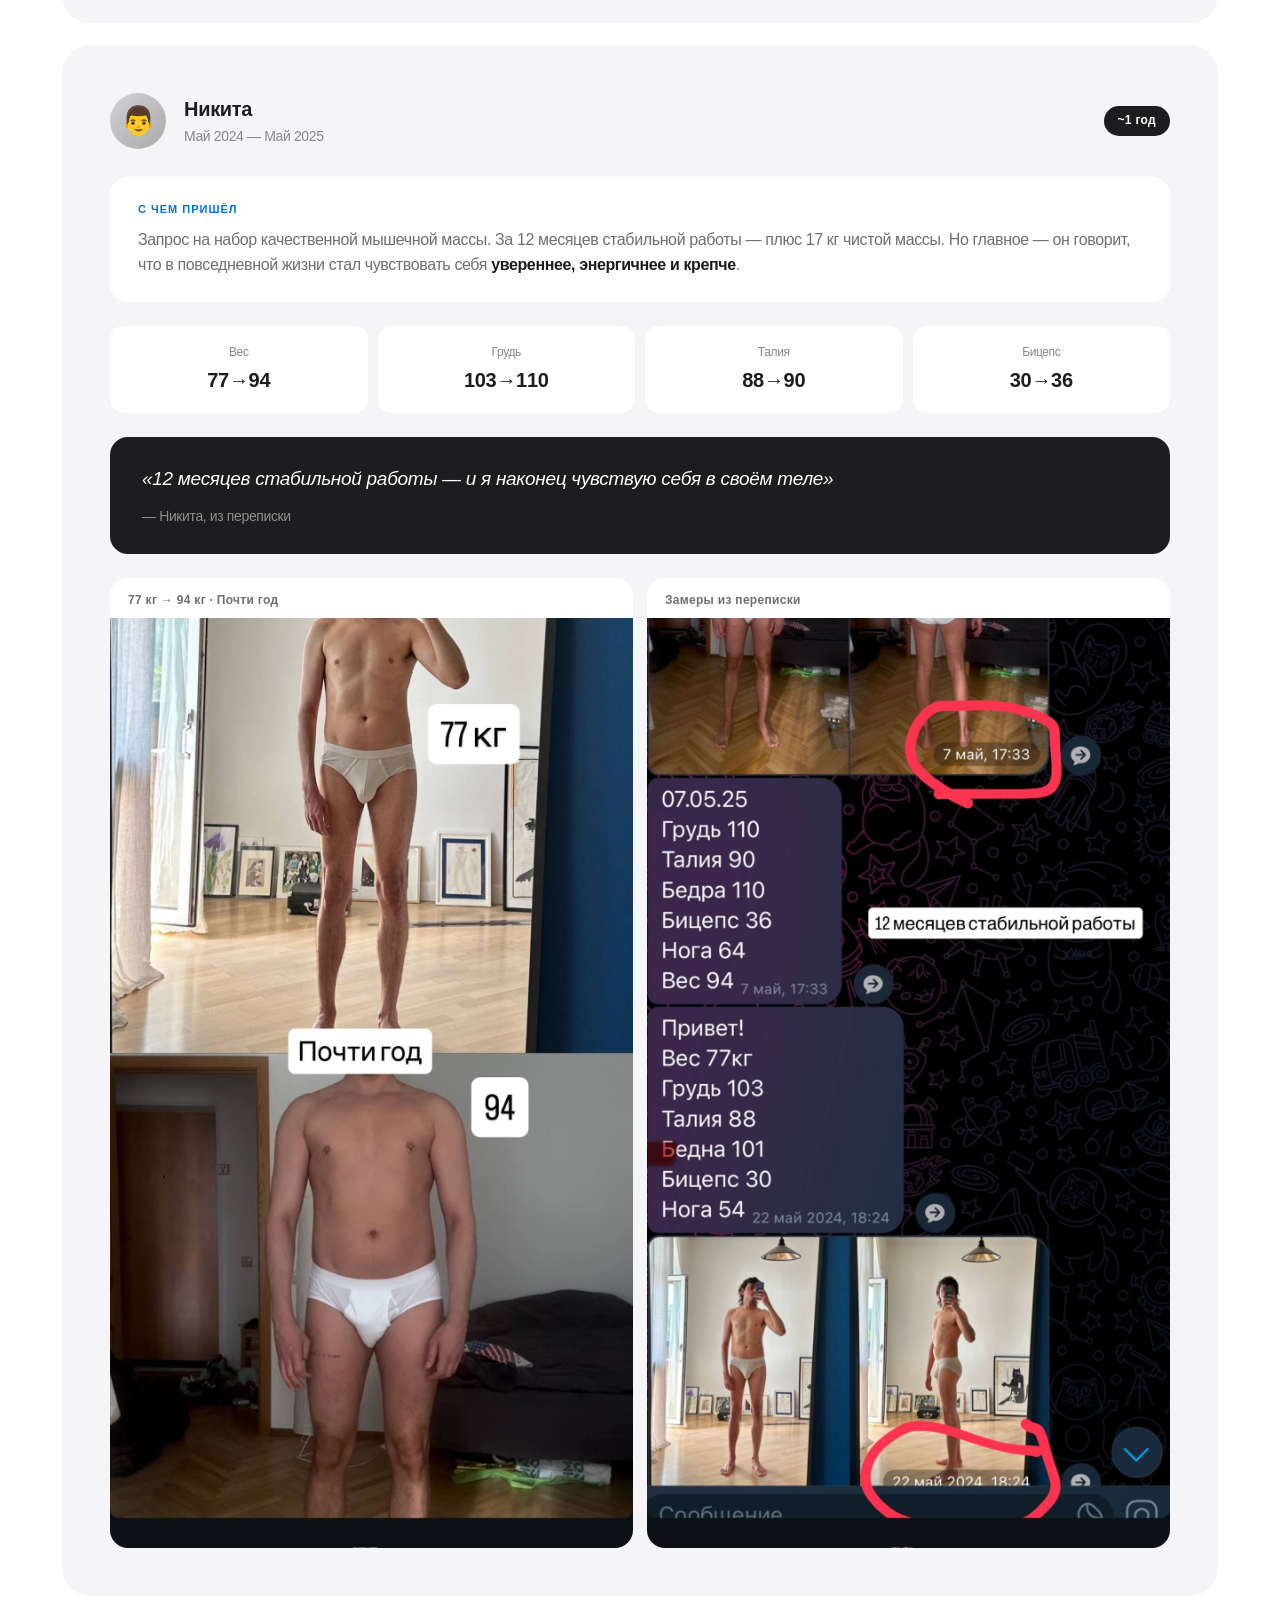
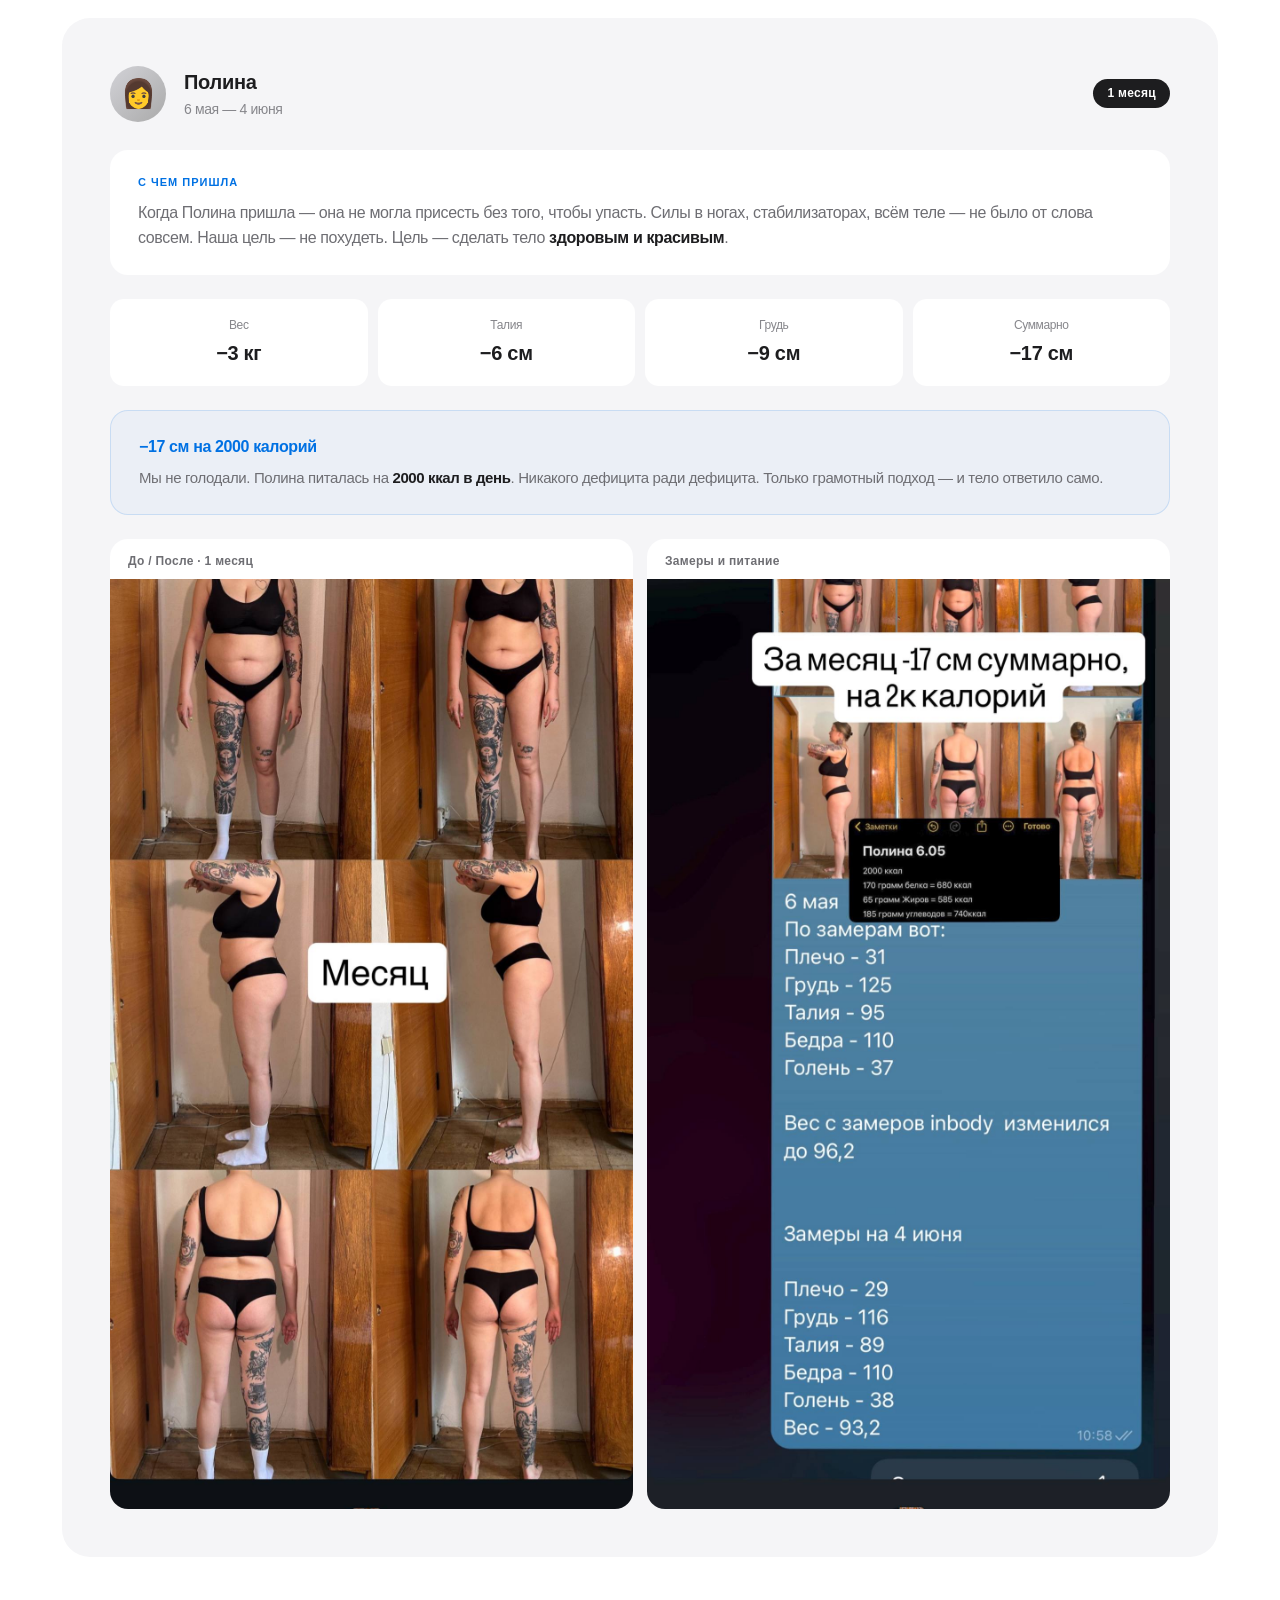
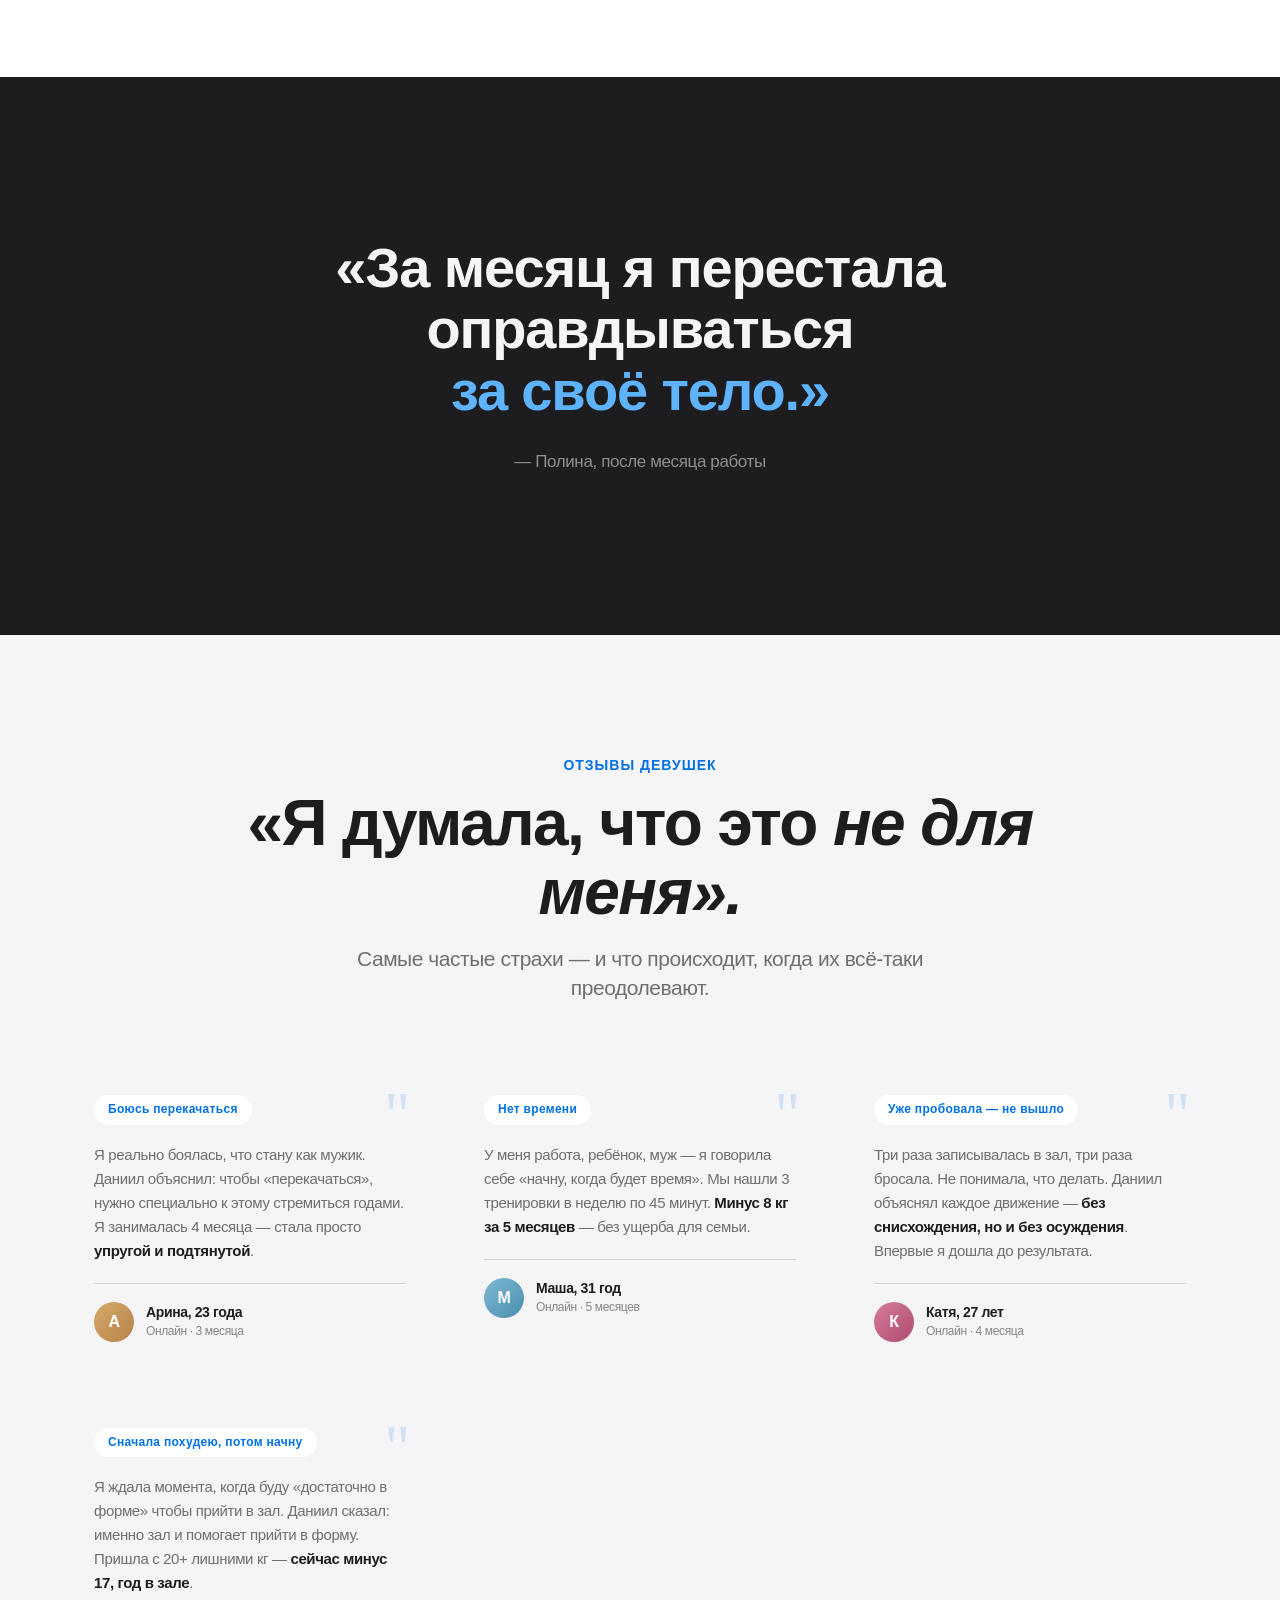
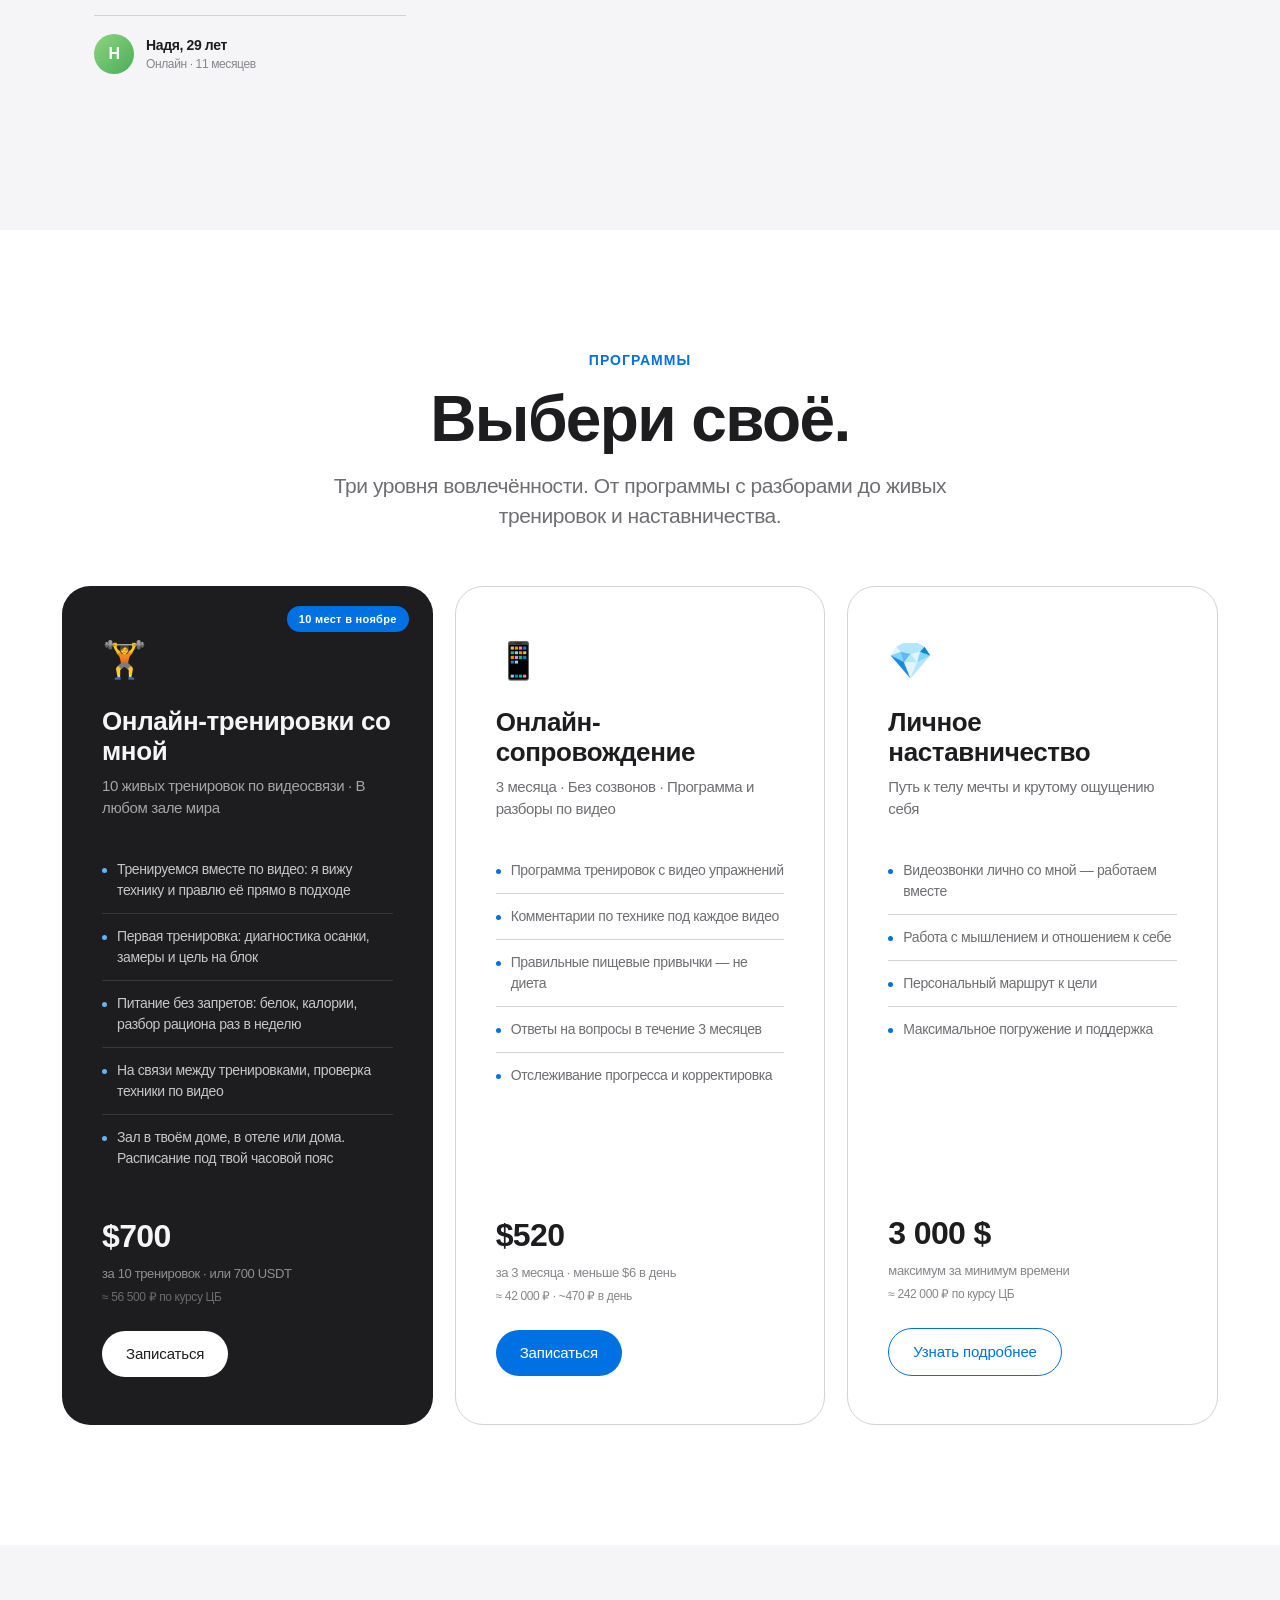
==== commit 40c280a5: "Цены: $700 за 10 онлайн-тренировок по видео, рубли по курсу ЦБ, правки нестыковок Co-Authored-By: Cl" ====
--- a/index.html
+++ b/index.html
@@ -1021,10 +1021,10 @@
       <span>Онлайн-тренер · Работаю по всему миру</span>
     </div>
     <h1>Ходишь в зал,<br>но чувствуешь, что<br><em>топчешься на месте?</em></h1>
-    <p class="hero-sub">Работаю с девушками, которые хотят выглядеть лучше и кайфовать от процесса — без жёсткости и насилия над собой.</p>
+    <p class="hero-sub">Живые тренировки по видеосвязи, в любом зале мира. Для девушек, которые хотят выглядеть лучше и кайфовать от процесса, без жёсткости и насилия над собой.</p>
     <div class="hero-proof">
       <span>★</span>
-      <span>Реальный кейс: −17 см и −4 кг за месяц на 2000 ккал</span>
+      <span>Реальный кейс: −17 см и −3 кг за месяц на 2000 ккал</span>
     </div>
     <div class="hero-ctas">
       <a href="https://t.me/danikeeb" class="btn large" target="_blank">Записаться на тренировку</a>
@@ -1367,7 +1367,7 @@
 <!-- ════════════════ BIG QUOTE ════════════════ -->
 <section class="big-quote">
   <div class="container">
-    <div class="big-quote-text">«За 12 недель я перестала<br>оправдываться<br><em>за своё тело.»</em></div>
+    <div class="big-quote-text">«За месяц я перестала<br>оправдываться<br><em>за своё тело.»</em></div>
     <div class="big-quote-author">— Полина, после месяца работы</div>
   </div>
 </section>
@@ -1449,32 +1449,33 @@
   <div class="container">
     <div class="eyebrow">Программы</div>
     <h2 class="h-display section-title">Выбери своё.</h2>
-    <p class="lead section-lead">Три уровня вовлечённости. От тренировок 1-в-1 до полного наставничества.</p>
+    <p class="lead section-lead">Три уровня вовлечённости. От программы с разборами до живых тренировок и наставничества.</p>
 
     <div class="services-grid">
-      <div class="service-card">
+      <div class="service-card featured">
+        <div class="service-badge">10 мест в ноябре</div>
         <div class="service-icon">🏋️</div>
-        <div class="service-title">Персональные тренировки</div>
-        <div class="service-sub">По запросу · Блок из 10 занятий</div>
+        <div class="service-title">Онлайн-тренировки со мной</div>
+        <div class="service-sub">10 живых тренировок по видеосвязи · В любом зале мира</div>
         <div class="service-features">
-          <div class="service-feature">Индивидуальная программа под твои цели</div>
-          <div class="service-feature">Контроль техники, дыхания и кора</div>
-          <div class="service-feature">Работа с осанкой и дисбалансами</div>
-          <div class="service-feature">Зал становится твоим местом с первого занятия</div>
-        </div>
-        <div class="service-price">2 000 AED</div>
-        <div class="service-price-sub">за блок из 10 тренировок</div>
-        <div class="service-price-rub">≈ 52 000 ₽ по текущему курсу</div>
+          <div class="service-feature">Тренируемся вместе по видео: я вижу технику и правлю её прямо в подходе</div>
+          <div class="service-feature">Первая тренировка: диагностика осанки, замеры и цель на блок</div>
+          <div class="service-feature">Питание без запретов: белок, калории, разбор рациона раз в неделю</div>
+          <div class="service-feature">На связи между тренировками, проверка техники по видео</div>
+          <div class="service-feature">Зал в твоём доме, в отеле или дома. Расписание под твой часовой пояс</div>
+        </div>
+        <div class="service-price">$700</div>
+        <div class="service-price-sub">за 10 тренировок · или 700 USDT</div>
+        <div class="service-price-rub">≈ 56 500 ₽ по курсу ЦБ</div>
         <div class="service-cta">
           <a href="https://t.me/danikeeb" class="btn" target="_blank">Записаться</a>
         </div>
       </div>
 
-      <div class="service-card featured">
-        <div class="service-badge">Хит</div>
+      <div class="service-card">
         <div class="service-icon">📱</div>
         <div class="service-title">Онлайн-сопровождение</div>
-        <div class="service-sub">3 месяца · Под ключ · Гарантия результата</div>
+        <div class="service-sub">3 месяца · Без созвонов · Программа и разборы по видео</div>
         <div class="service-features">
           <div class="service-feature">Программа тренировок с видео упражнений</div>
           <div class="service-feature">Комментарии по технике под каждое видео</div>
@@ -1482,9 +1483,9 @@
           <div class="service-feature">Ответы на вопросы в течение 3 месяцев</div>
           <div class="service-feature">Отслеживание прогресса и корректировка</div>
         </div>
-        <div class="service-price">2 000 AED</div>
-        <div class="service-price-sub">за 3 месяца · ~22 AED в день</div>
-        <div class="service-price-rub">≈ 52 000 ₽ · ~580 ₽ в день</div>
+        <div class="service-price">$520</div>
+        <div class="service-price-sub">за 3 месяца · меньше $6 в день</div>
+        <div class="service-price-rub">≈ 42 000 ₽ · ~470 ₽ в день</div>
         <div class="service-cta">
           <a href="https://t.me/danikeeb" class="btn" target="_blank">Записаться</a>
         </div>
@@ -1502,7 +1503,7 @@
         </div>
         <div class="service-price">3 000 $</div>
         <div class="service-price-sub">максимум за минимум времени</div>
-        <div class="service-price-rub">≈ 270 000 ₽ по текущему курсу</div>
+        <div class="service-price-rub">≈ 242 000 ₽ по курсу ЦБ</div>
         <div class="service-cta">
           <a href="https://t.me/danikeeb" class="btn outline" target="_blank">Узнать подробнее</a>
         </div>
@@ -1587,7 +1588,7 @@
 <section class="seo-block">
   <div class="container">
     <h3>Онлайн-тренер для девушек — Даня keeb</h3>
-    <p>Ищешь персонального онлайн-тренера? Даня keeb — тренер с опытом с 2017 года, специализируется на тренировках для девушек. Работаю онлайн с девушками по всему миру: Дубай, Европа, США и СНГ.</p>
+    <p>Ищешь персонального онлайн-тренера? Даня keeb — тренер с 2022 года, в спорте с 2017-го, около 500 учеников. Специализируется на тренировках для девушек. Работаю онлайн с девушками по всему миру: Дубай, Европа, США и СНГ.</p>
   </div>
 </section>
 
